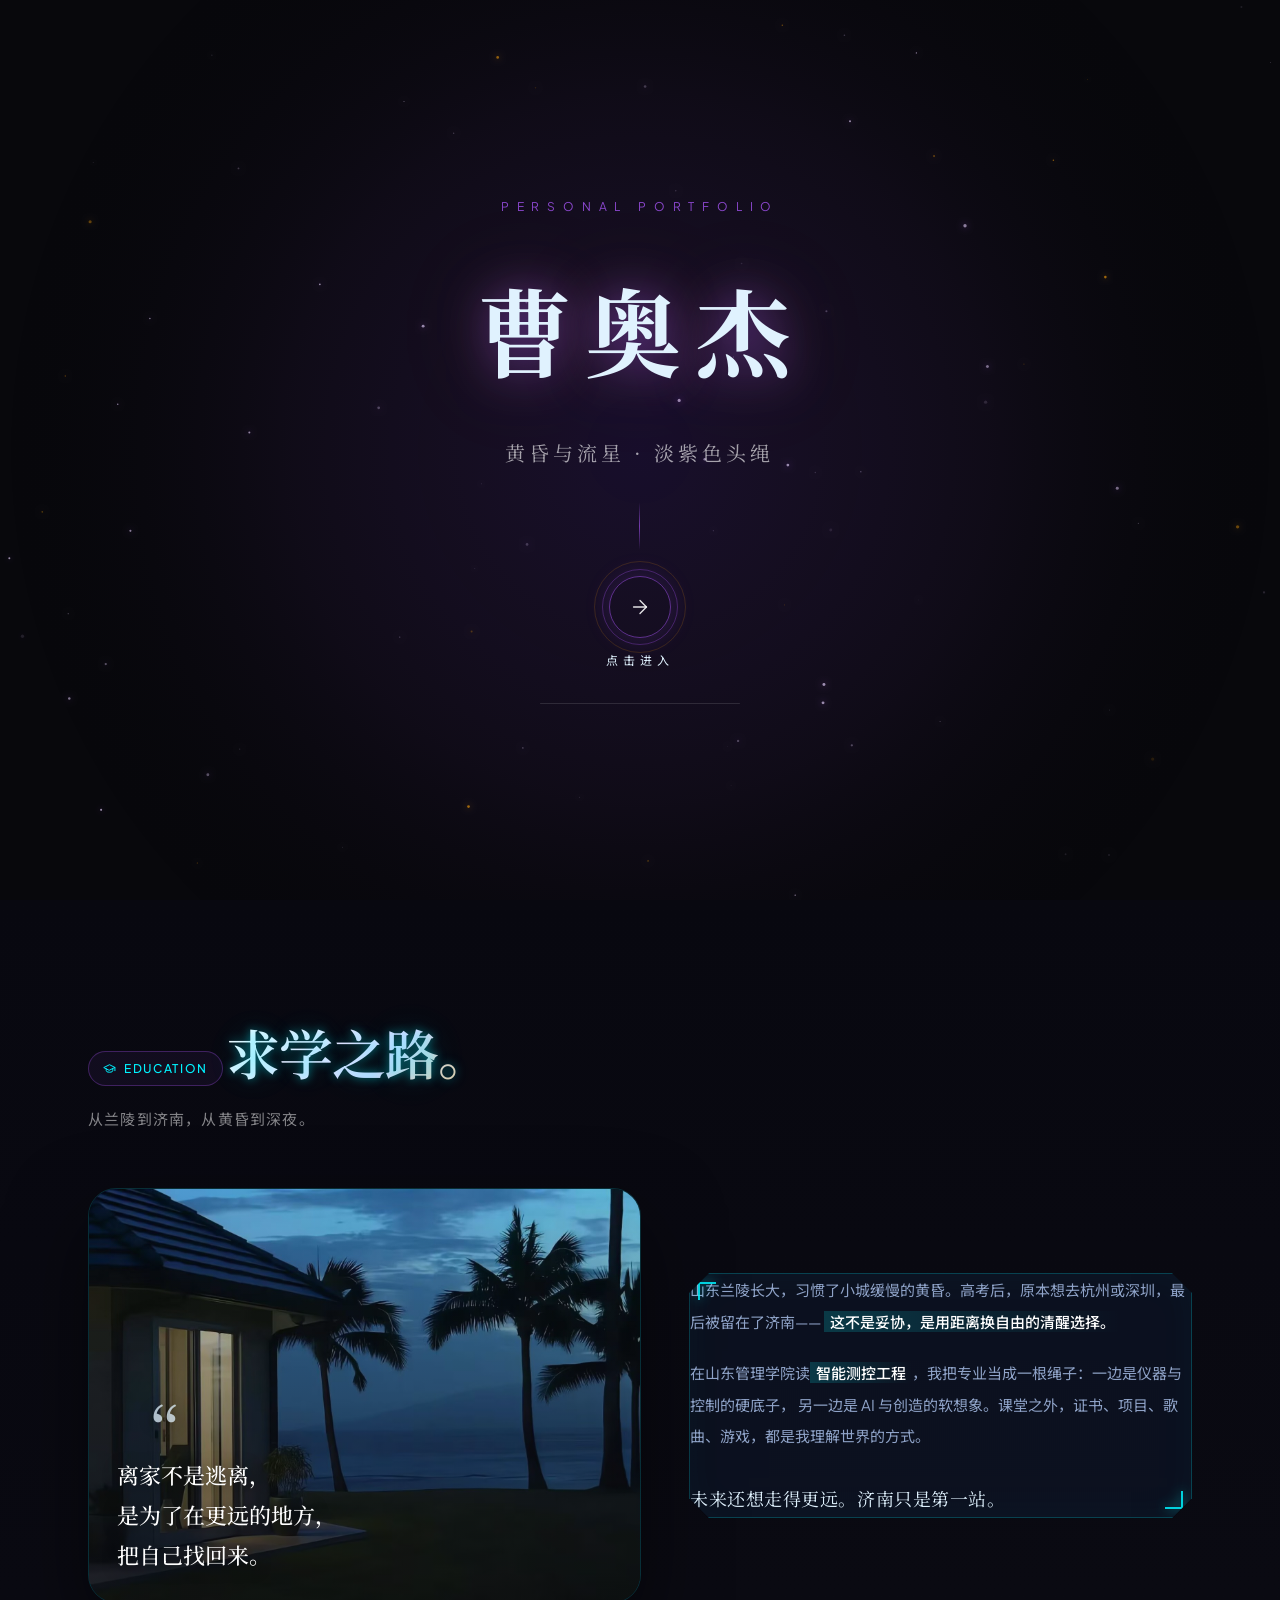
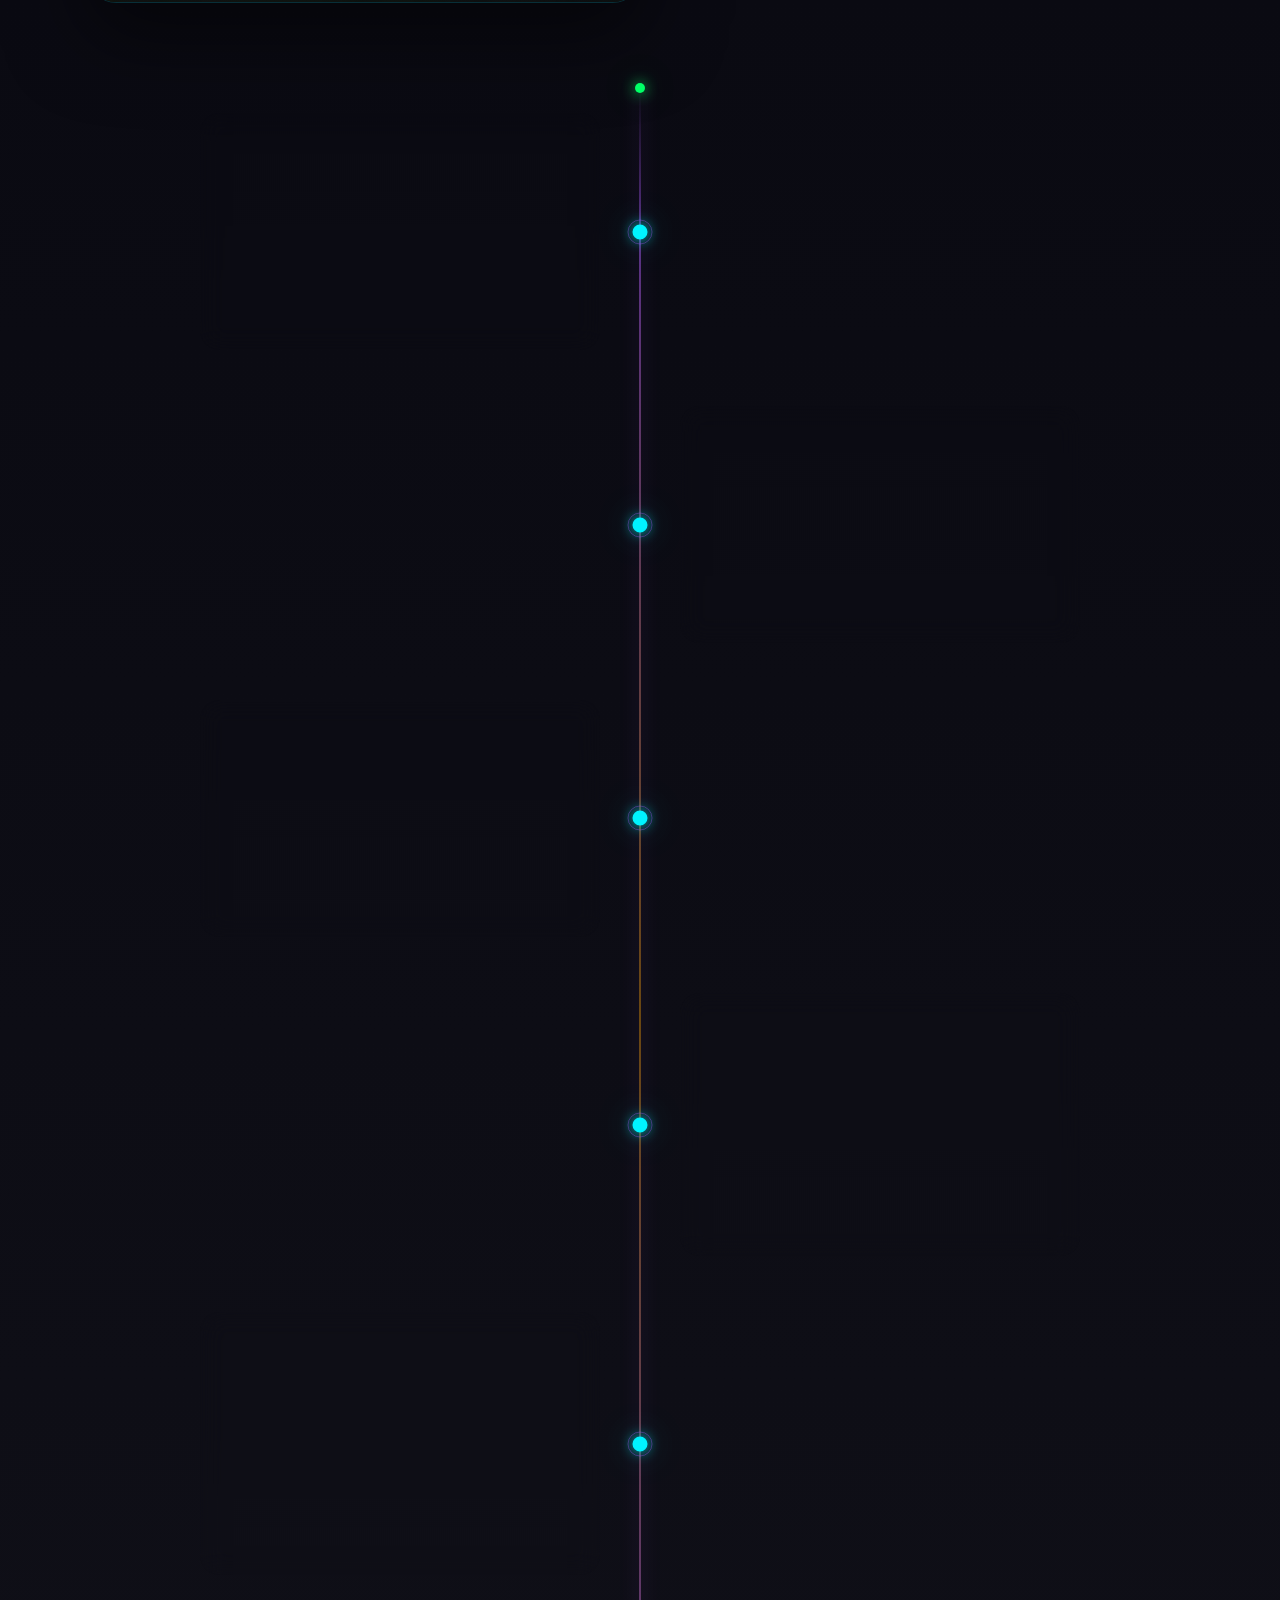
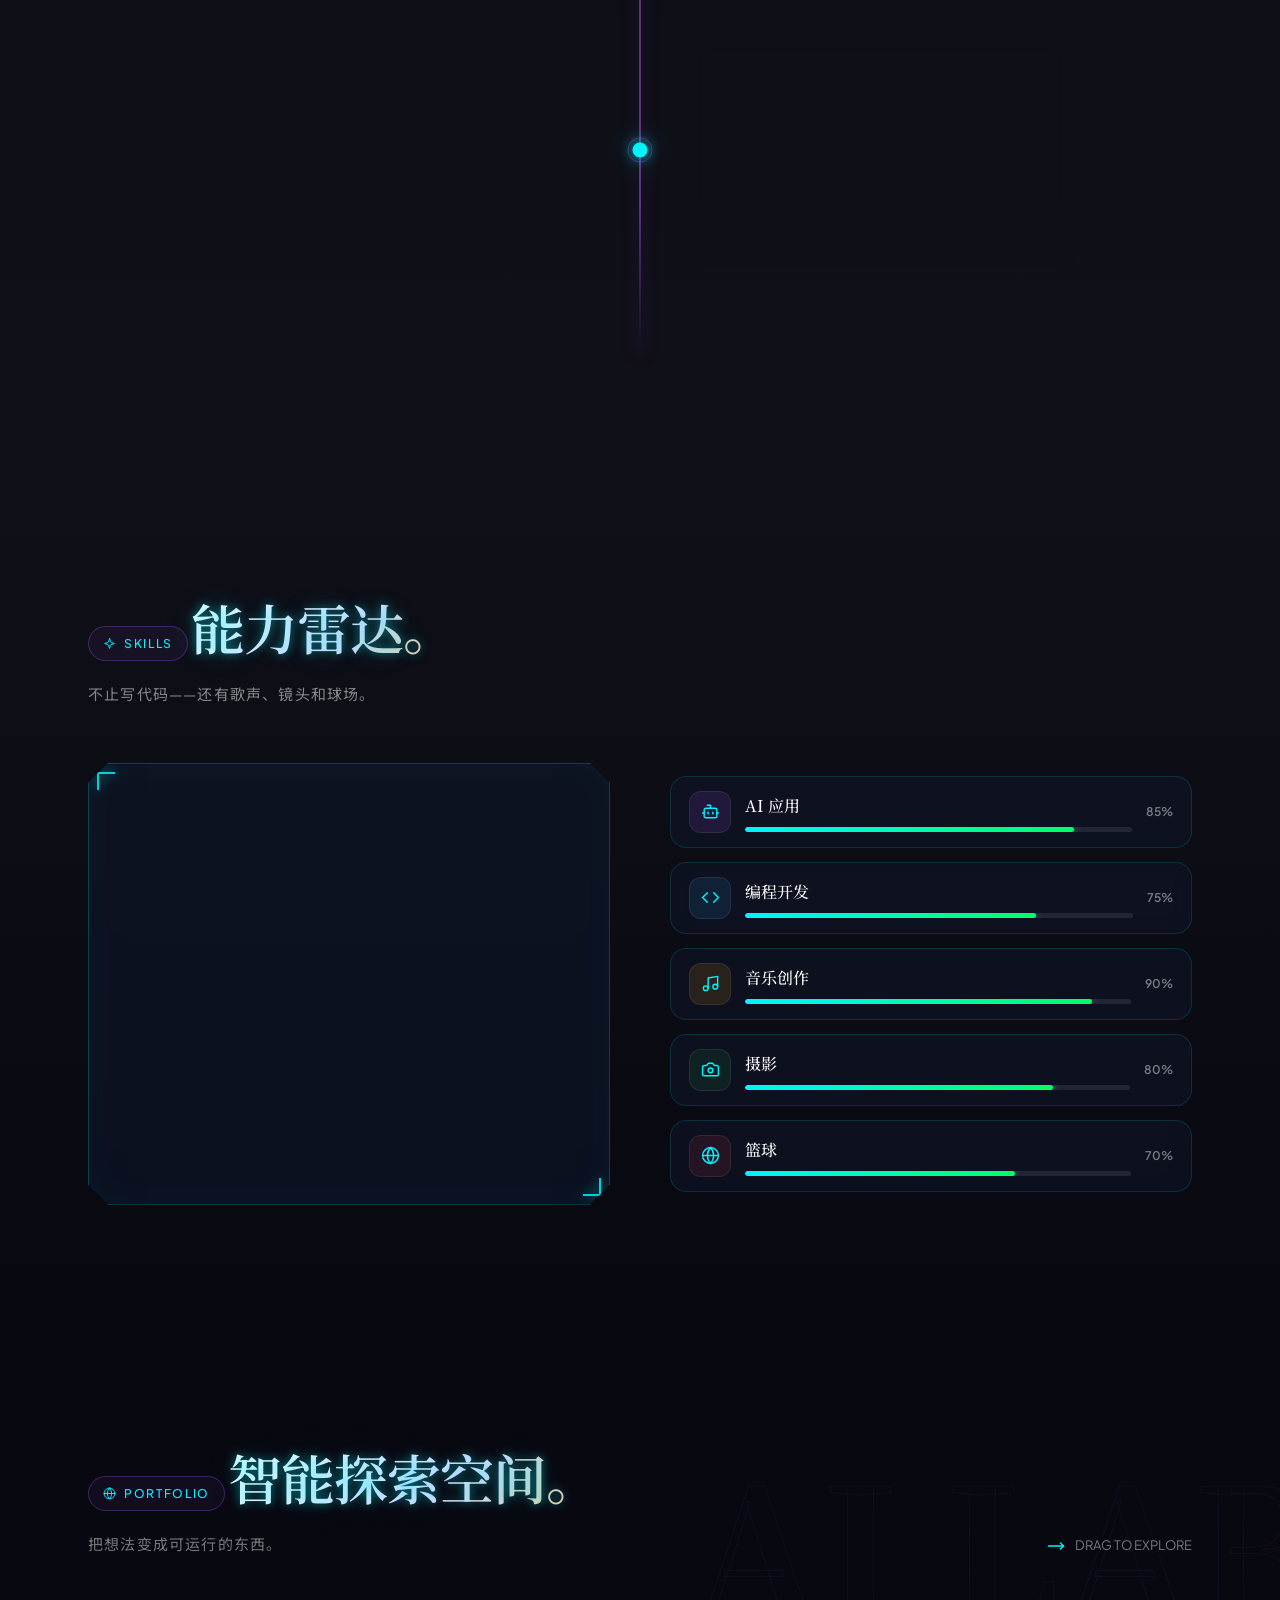
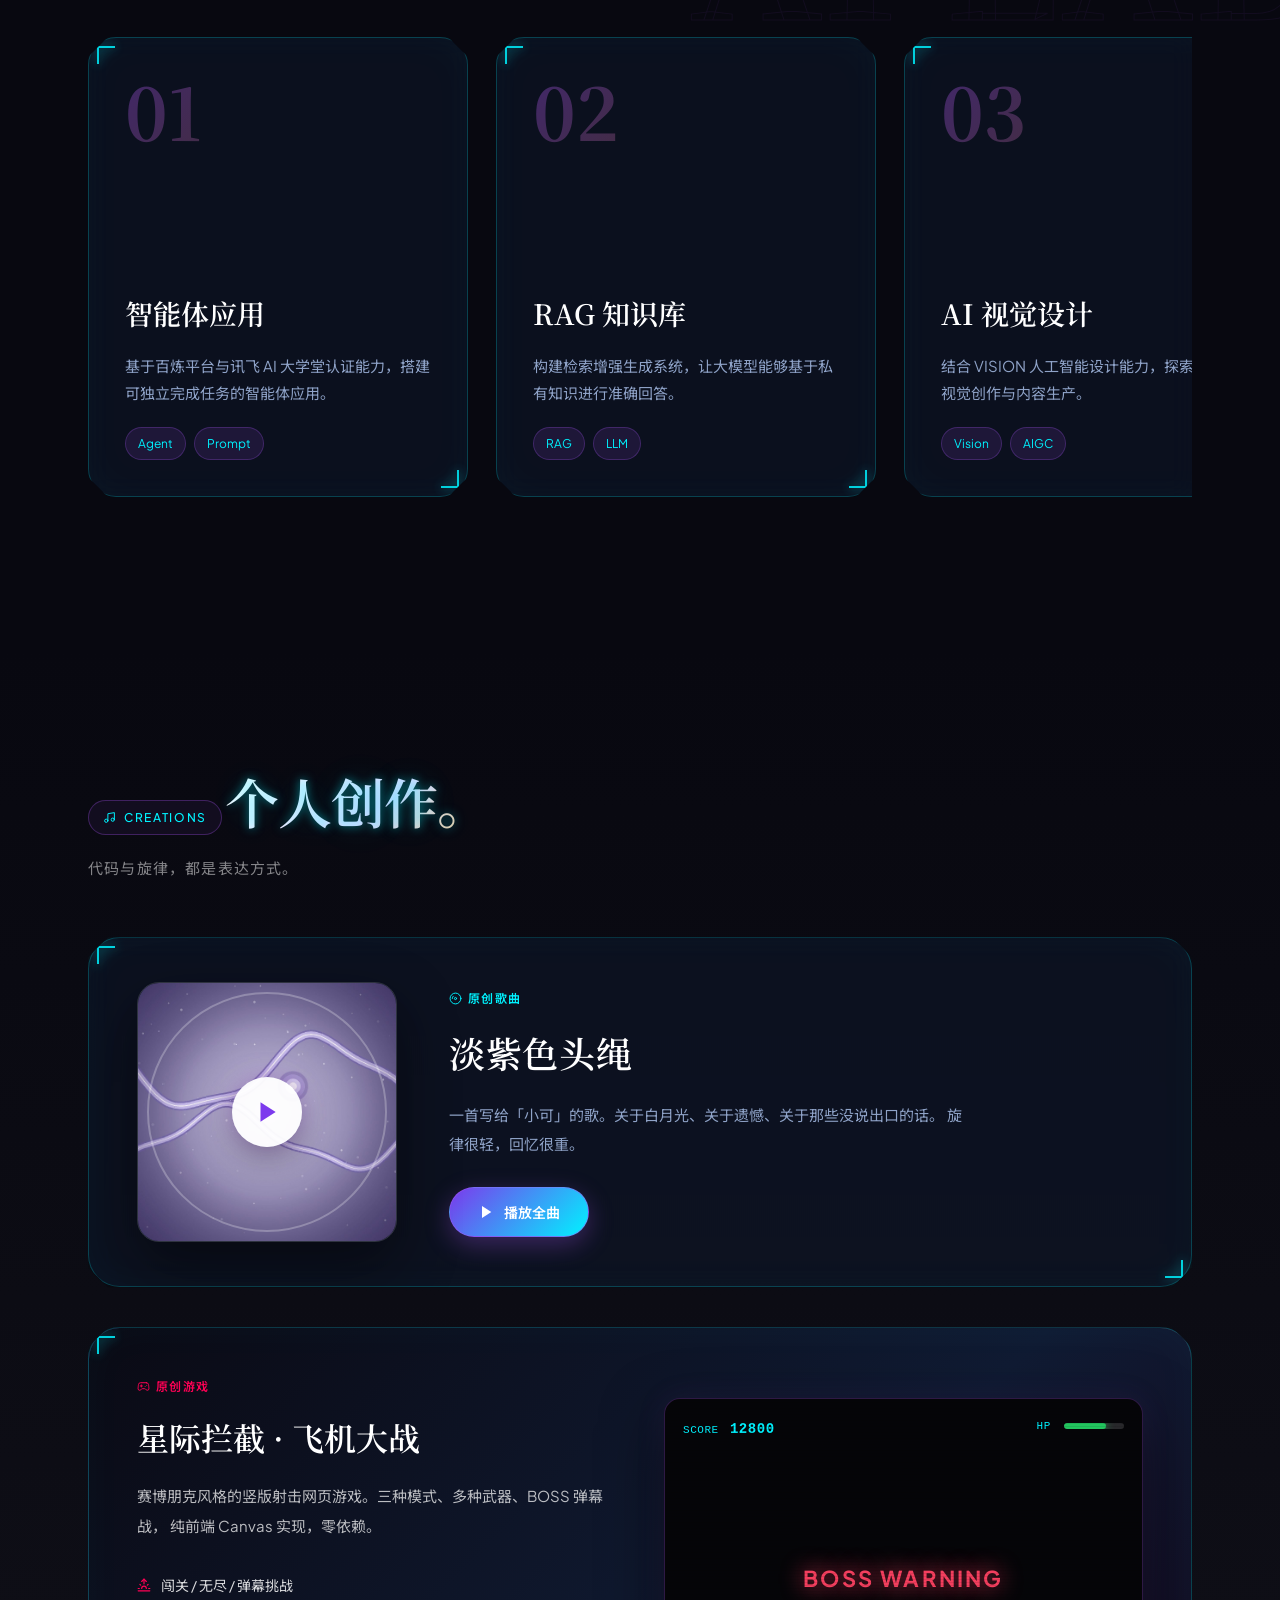
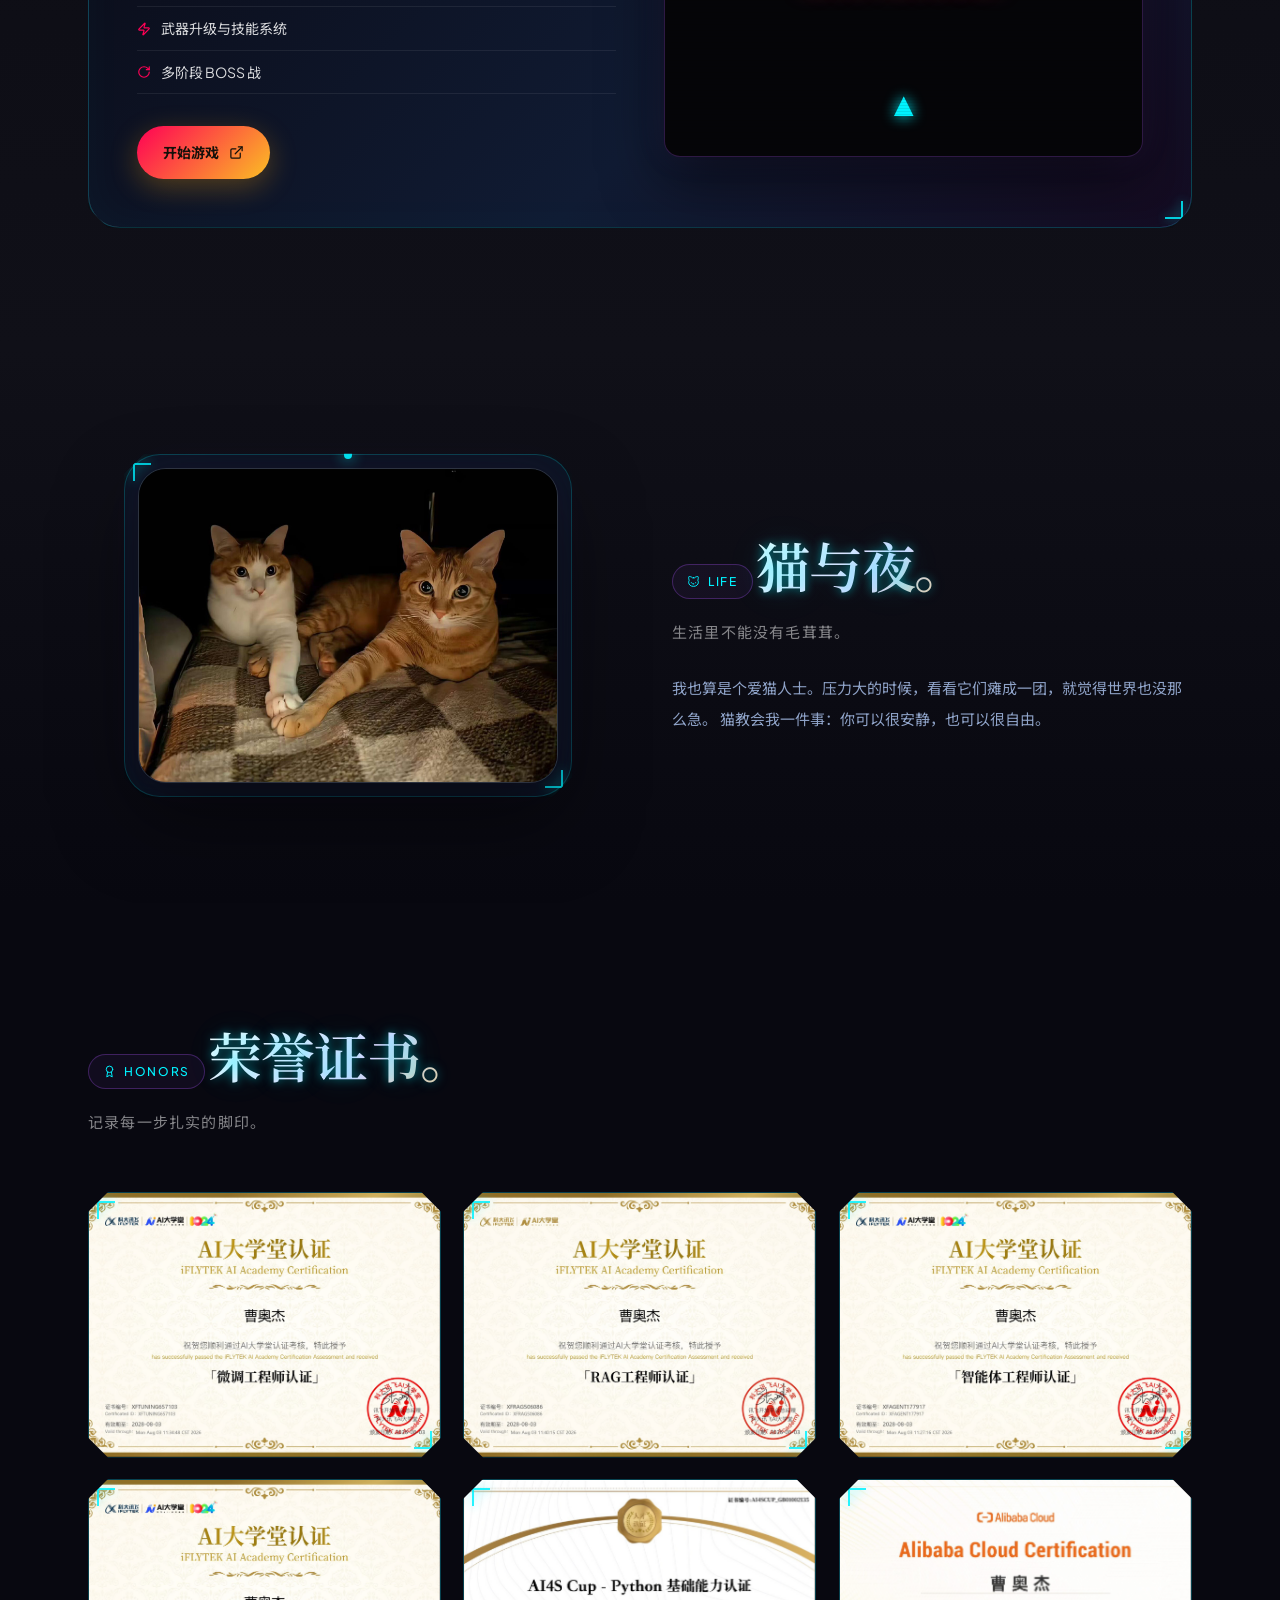
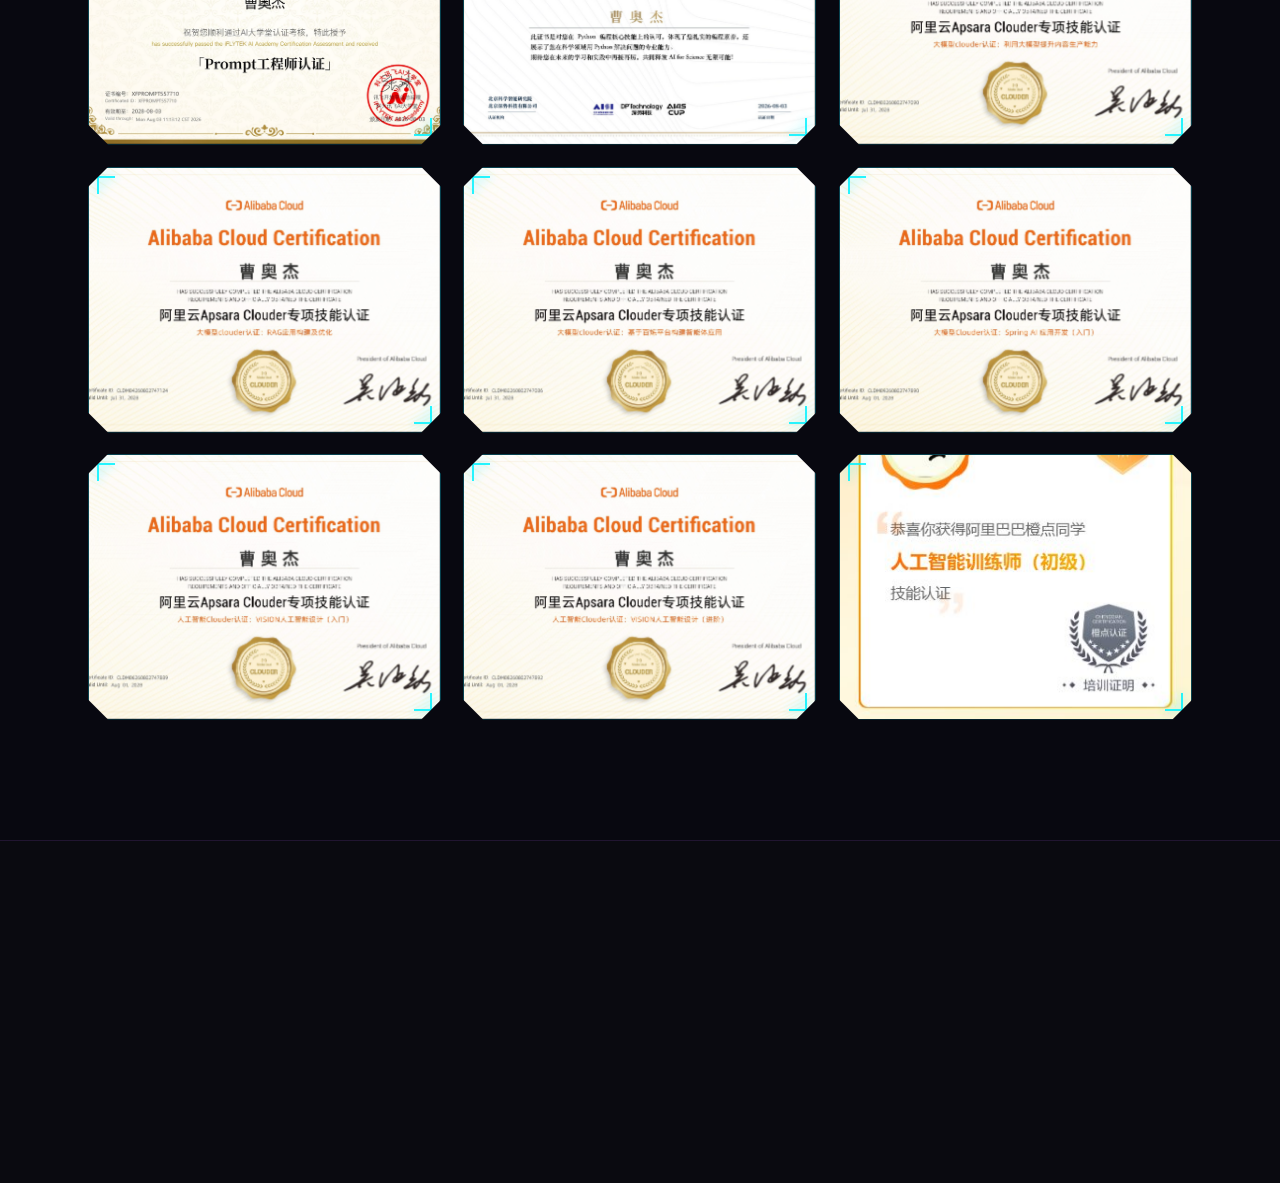
==== index.html @ a540a027 "site files (48)" ====
<!DOCTYPE html>
<html lang="zh-CN">
<head>
<meta charset="UTF-8">
<meta name="viewport" content="width=device-width, initial-scale=1.0">
<title>曹奥杰 · 黄昏与流星</title>
<meta name="description" content="山东管理学院 · 智能测控工程 · 双子座 · 爱唱歌 · 爱打篮球 · 喜欢库里 · 喜欢摄影">
<link rel="preconnect" href="https://fonts.googleapis.com">
<link rel="preconnect" href="https://fonts.gstatic.com" crossorigin>
<link href="https://fonts.googleapis.com/css2?family=Inter:wght@300;400;500;600;700&family=Plus+Jakarta+Sans:wght@300;400;500;600;700&family=Noto+Sans+SC:wght@300;400;500;700&family=Noto+Serif+SC:wght@400;500;600;700&display=swap" rel="stylesheet">
<style>
/* ============================================================
   Luxury Dark Theme — 曹奥杰个人网站
   #0D0D12 极深灰黑 · #A855F7 优雅淡紫 · #F59E0B 黄昏金
============================================================ */
:root{
  --bg:#0D0D12;
  --bg-soft:#121218;
  --card:rgba(255,255,255,.03);
  --card-hover:rgba(255,255,255,.06);
  --border:rgba(255,255,255,.08);
  --border-strong:rgba(255,255,255,.14);
  --purple:#A855F7;
  --purple-deep:#7C3AED;
  --gold:#F59E0B;
  --gold-soft:#FBBF24;
  --ink:#F5F5F7;
  --ink-soft:rgba(255,255,255,.72);
  --muted:rgba(255,255,255,.45);
  --serif:"Noto Serif SC","Songti SC",serif;
  --sans:"Plus Jakarta Sans","Inter","Noto Sans SC",sans-serif;
  --radius:20px;
}
*{margin:0;padding:0;box-sizing:border-box}
html{scroll-behavior:smooth}
body{
  font-family:var(--sans);
  color:var(--ink);
  background:var(--bg);
  line-height:1.75;
  overflow-x:hidden;
  -webkit-font-smoothing:antialiased;
}
::selection{background:rgba(168,85,247,.45);color:#fff}
a{color:inherit;text-decoration:none}
img{max-width:100%;display:block}
button{font-family:inherit;cursor:pointer}

/* 滚动条 */
::-webkit-scrollbar{width:8px;height:8px}
::-webkit-scrollbar-track{background:#0D0D12}
::-webkit-scrollbar-thumb{background:rgba(168,85,247,.3);border-radius:4px}
::-webkit-scrollbar-thumb:hover{background:rgba(168,85,247,.55)}

/* 弥散渐变光斑背景 */
.bg-aurora{
  position:fixed;inset:0;z-index:-1;pointer-events:none;
  background:
    radial-gradient(640px 640px at 12% 8%, rgba(168,85,247,.10), transparent 62%),
    radial-gradient(820px 820px at 88% 18%, rgba(245,158,11,.055), transparent 62%),
    radial-gradient(720px 720px at 45% 92%, rgba(124,58,237,.08), transparent 62%),
    radial-gradient(480px 480px at 78% 70%, rgba(168,85,247,.05), transparent 60%);
  filter:blur(46px);
  animation:auroraFloat 22s ease-in-out infinite alternate;
}
@keyframes auroraFloat{
  0%{transform:translate3d(0,0,0) scale(1)}
  50%{transform:translate3d(-2%,2%,0) scale(1.06)}
  100%{transform:translate3d(2%,-2%,0) scale(1.03)}
}

/* 鼠标光圈 */
.cursor-halo{
  position:fixed;left:0;top:0;width:38px;height:38px;border-radius:50%;
  border:1px solid rgba(168,85,247,.55);
  background:radial-gradient(circle,rgba(168,85,247,.16),rgba(255,255,255,.05) 45%,transparent 70%);
  box-shadow:0 0 26px rgba(168,85,247,.4),0 0 60px rgba(245,158,11,.12),inset 0 0 12px rgba(255,255,255,.08);
  pointer-events:none;z-index:9999;transform:translate(-50%,-50%);
  transition:width .2s,height .2s,background .2s,border-color .2s,box-shadow .2s;
  mix-blend-mode:screen;
}
.cursor-halo.hover{
  width:58px;height:58px;border-color:rgba(245,158,11,.65);
  background:radial-gradient(circle,rgba(245,158,11,.18),rgba(168,85,247,.08) 45%,transparent 70%);
  box-shadow:0 0 34px rgba(245,158,11,.45),0 0 70px rgba(168,85,247,.28);
}
.cursor-dot{
  position:fixed;left:0;top:0;width:6px;height:6px;border-radius:50%;background:#fff;
  pointer-events:none;z-index:10000;transform:translate(-50%,-50%);box-shadow:0 0 14px rgba(168,85,247,.9);
  mix-blend-mode:screen;
}
@media(pointer:coarse){.cursor-halo,.cursor-dot{display:none}}

/* 全局赛博朋克音浪 */
.audio-waves{
  position:fixed;top:0;bottom:0;width:54px;z-index:5;pointer-events:none;
  display:flex;align-items:center;justify-content:center;gap:5px;
  opacity:.5;filter:blur(.4px);
}
.audio-waves.left{left:0;padding-left:14px}
.audio-waves.right{right:0;padding-right:14px}
.wave-col{display:flex;flex-direction:column;align-items:center;gap:5px}
.wave-bar{
  width:4px;border-radius:999px;background:linear-gradient(180deg,var(--purple) 0%,var(--gold) 100%);
  box-shadow:0 0 10px rgba(168,85,247,.45),0 0 18px rgba(245,158,11,.22);
  transition:height .08s ease-out;opacity:.85;
}
@media(max-width:900px){.audio-waves{width:32px;gap:3px;opacity:.32}.wave-bar{width:2.5px}}
@media(max-width:600px){.audio-waves{display:none}}

.wrap{max-width:1200px;margin:0 auto;padding:0 48px}
.section{padding:120px 0;position:relative}
.section-title{
  font-family:var(--serif);font-size:clamp(32px,5vw,54px);
  font-weight:600;letter-spacing:-.02em;line-height:1.2;margin-bottom:16px;
  background:linear-gradient(135deg,#fff 0%,#e9d5ff 60%,var(--gold-soft) 130%);
  -webkit-background-clip:text;-webkit-text-fill-color:transparent;
  background-clip:text;
}
.section-subtitle{font-size:15px;color:var(--muted);letter-spacing:.08em;text-transform:uppercase;margin-bottom:56px;display:block}
.label{
  display:inline-flex;align-items:center;gap:8px;font-size:12px;font-weight:500;letter-spacing:.14em;
  color:var(--purple);border:1px solid rgba(168,85,247,.3);padding:6px 14px;border-radius:999px;margin-bottom:20px;
  background:rgba(168,85,247,.06);
}
.label svg{width:13px;height:13px}

/* 入场动画 reveal */
.reveal{opacity:0;transform:translateY(40px);transition:opacity .9s ease,transform .9s cubic-bezier(.16,1,.3,1)}
.reveal.active{opacity:1;transform:none}
.reveal.delay-1{transition-delay:.1s}
.reveal.delay-2{transition-delay:.2s}
.reveal.delay-3{transition-delay:.3s}

/* 导航 */
nav{
  position:fixed;top:0;left:0;right:0;z-index:100;
  display:flex;justify-content:space-between;align-items:center;padding:20px 48px;
  transition:background .4s,padding .4s,border-color .4s,backdrop-filter .4s;
  border-bottom:1px solid transparent;
}
nav.scrolled{
  background:rgba(13,13,18,.72);
  backdrop-filter:blur(16px);-webkit-backdrop-filter:blur(16px);
  border-bottom:1px solid var(--border);padding:14px 48px;
}
.logo{font-family:var(--serif);font-size:19px;font-weight:700;letter-spacing:.06em;color:#fff;display:flex;align-items:center;gap:8px}
.logo svg{width:18px;height:18px;stroke:var(--purple)}
.logo b{background:linear-gradient(135deg,var(--purple),var(--gold));-webkit-background-clip:text;-webkit-text-fill-color:transparent;background-clip:text}
.nav-links{display:flex;gap:34px}
.nav-links a{font-size:14px;color:var(--ink-soft);position:relative;transition:color .25s;font-weight:500;display:inline-flex;align-items:center;gap:6px}
.nav-links a svg{width:14px;height:14px;stroke:var(--muted);transition:stroke .25s}
.nav-links a::after{content:"";position:absolute;left:0;right:100%;bottom:-4px;height:1.5px;background:linear-gradient(90deg,var(--gold),var(--purple));transition:right .3s cubic-bezier(.16,1,.3,1)}
.nav-links a:hover{color:#fff}
.nav-links a:hover::after{right:0}
.nav-links a:hover svg{stroke:var(--purple)}
@media(max-width:900px){.nav-links{display:none}}

/* ============ HERO ============ */
.hero{min-height:100vh;display:flex;flex-direction:column;justify-content:center;position:relative;overflow:hidden}
#heroCanvas{position:absolute;inset:0;width:100%;height:100%;pointer-events:none;z-index:0}
.hero-content{position:relative;z-index:3;width:100%;padding-top:80px}
.hero-grid{display:grid;grid-template-columns:1fr 1fr;gap:60px;align-items:center;position:relative;z-index:3}
.hero-left{padding-left:48px}
.hero-labels{display:flex;flex-wrap:wrap;gap:10px;margin-bottom:28px}
.hero-tag{
  font-size:12px;font-weight:500;letter-spacing:.06em;color:rgba(255,255,255,.85);
  background:rgba(255,255,255,.04);backdrop-filter:blur(12px);-webkit-backdrop-filter:blur(12px);
  border:1px solid var(--border);padding:7px 14px;border-radius:999px;
  display:inline-flex;align-items:center;gap:7px;transition:transform .25s,border-color .25s,box-shadow .25s;
}
.hero-tag svg{width:13px;height:13px;stroke:var(--purple)}
.hero-tag:hover{transform:translateY(-2px);border-color:rgba(168,85,247,.45);box-shadow:0 6px 20px rgba(168,85,247,.18)}
.hero-name{
  font-family:var(--serif);font-size:clamp(56px,8.5vw,112px);font-weight:700;letter-spacing:-.03em;line-height:1;margin-bottom:20px;color:#fff;
  text-shadow:0 0 50px rgba(168,85,247,.25),0 0 100px rgba(168,85,247,.12);
}
.hero-name .given{
  background:linear-gradient(120deg,var(--gold) 0%,var(--purple) 55%,#e9d5ff 100%);
  background-size:200% 100%;
  -webkit-background-clip:text;-webkit-text-fill-color:transparent;background-clip:text;
  animation:nameShine 5s ease-in-out infinite;
}
@keyframes nameShine{0%,100%{background-position:0% 0}50%{background-position:100% 0}}
.hero-major{font-size:clamp(18px,2.2vw,24px);color:#fff;font-weight:500;margin-bottom:16px;display:flex;align-items:center;gap:12px;flex-wrap:wrap}
.hero-major svg{width:20px;height:20px;stroke:var(--gold)}
.hero-desc{font-size:16px;color:var(--ink-soft);max-width:460px;margin-bottom:36px;line-height:1.95}
.hero-cta{
  display:inline-flex;align-items:center;gap:10px;
  background:linear-gradient(135deg,var(--purple-deep) 0%,var(--purple) 100%);color:#fff;
  padding:14px 30px;border-radius:999px;font-size:14px;font-weight:600;
  border:1px solid rgba(168,85,247,.5);
  transition:transform .25s,box-shadow .25s,filter .25s;
  box-shadow:0 8px 32px rgba(168,85,247,.3),0 0 0 0 rgba(168,85,247,0);
}
.hero-cta:hover{transform:translateY(-2px);box-shadow:0 14px 44px rgba(168,85,247,.5),0 0 26px rgba(168,85,247,.3)}
.hero-cta svg{width:17px;height:17px}
.hero-right{display:flex;justify-content:center;align-items:center;position:relative}
.avatar-wrap{position:relative;width:min(320px,70vw);aspect-ratio:1/1}
.avatar-ring{
  position:absolute;inset:-14px;border-radius:50%;
  border:1px solid rgba(168,85,247,.35);
  box-shadow:0 0 40px rgba(168,85,247,.18),inset 0 0 30px rgba(168,85,247,.08);
  animation:ringSpin 16s linear infinite;
}
.avatar-ring::before{
  content:"";position:absolute;top:-3px;left:50%;width:8px;height:8px;border-radius:50%;
  background:var(--gold);box-shadow:0 0 14px var(--gold),0 0 28px rgba(245,158,11,.5);
}
.avatar-ring.ring2{inset:-30px;border-style:dashed;border-color:rgba(245,158,11,.22);animation:ringSpin 26s linear infinite reverse}
.avatar-ring.ring2::before{background:var(--purple);box-shadow:0 0 14px var(--purple)}
@keyframes ringSpin{to{transform:rotate(360deg)}}
.avatar{
  width:100%;height:100%;object-fit:cover;border-radius:50%;
  border:1px solid rgba(255,255,255,.25);position:relative;z-index:1;
  box-shadow:0 30px 80px rgba(0,0,0,.5),0 0 0 8px rgba(13,13,18,.6);
  filter:saturate(1.05);
}
.scroll-hint{
  position:absolute;bottom:28px;left:50%;transform:translateX(-50%);z-index:10;
  display:flex;flex-direction:column;align-items:center;gap:8px;
  color:var(--muted);font-size:12px;letter-spacing:.12em;animation:bounce 2s infinite;
}
.scroll-hint svg{width:18px;height:18px;stroke:var(--muted)}
@keyframes bounce{0%,100%{transform:translateX(-50%) translateY(0)}50%{transform:translateX(-50%) translateY(8px)}}
@media(max-width:900px){
  .hero-grid{grid-template-columns:1fr;text-align:center;gap:48px;padding:0 24px}
  .hero-left{padding-left:0}
  .hero-labels{justify-content:center}
  .hero-desc{margin-left:auto;margin-right:auto}
  .hero-right{order:-1;padding-top:50px}
}
@media(max-width:600px){
  .wrap{padding:0 24px}
  nav{padding:16px 24px}
  nav.scrolled{padding:12px 24px}
  .section{padding:90px 0}
}

/* ============ 求学之路 ============ */
.edu-section{background:linear-gradient(180deg,var(--bg) 0%,#101018 100%)}
.edu-atmosphere{display:grid;grid-template-columns:1.1fr 1fr;gap:48px;align-items:center;margin-bottom:80px}
.edu-house{
  position:relative;border-radius:28px;overflow:hidden;aspect-ratio:4/3;
  box-shadow:0 32px 80px rgba(0,0,0,.5);
  border:1px solid var(--border);
}
.edu-house img{width:100%;height:100%;object-fit:cover;transition:transform 8s ease}
.edu-house:hover img{transform:scale(1.08)}
.edu-house-overlay{position:absolute;inset:0;background:linear-gradient(180deg,rgba(13,13,18,.15) 0%,rgba(13,13,18,.65) 100%)}
.edu-house-text{position:absolute;bottom:28px;left:28px;right:28px;z-index:2;font-family:var(--serif);color:#fff;text-shadow:0 2px 16px rgba(0,0,0,.5)}
.edu-house-text p{font-size:22px;line-height:1.8;font-weight:500}
.edu-quote-mark{font-size:64px;line-height:1;color:var(--purple);opacity:.75;display:block;margin-bottom:-8px;font-family:var(--serif)}
.edu-story{font-size:15px;color:var(--ink-soft);line-height:2.1;display:flex;flex-direction:column;gap:20px}
.edu-story strong{color:#fff;font-weight:500;background:linear-gradient(90deg,rgba(168,85,247,.16),transparent);padding:1px 6px}
.edu-story-final{font-family:var(--serif);font-size:18px;color:#fff;margin-top:8px;letter-spacing:.03em}
@media(max-width:900px){
  .edu-atmosphere{grid-template-columns:1fr;gap:36px}
  .edu-house{aspect-ratio:16/10}
  .edu-house-text p{font-size:18px}
}

/* 星轨时间线 */
.timeline{position:relative;padding:30px 0;margin-top:10px}
.timeline::before{
  content:"";position:absolute;left:50%;top:0;bottom:0;width:2px;transform:translateX(-50%);
  background:linear-gradient(180deg,transparent 0%,rgba(168,85,247,.5) 8%,rgba(245,158,11,.4) 50%,rgba(168,85,247,.5) 92%,transparent 100%);
  box-shadow:0 0 18px rgba(168,85,247,.35);
}
.timeline-line-fill{
  position:absolute;left:50%;top:0;width:2px;height:0;transform:translateX(-50%);
  background:linear-gradient(180deg,var(--purple) 0%,var(--gold) 100%);
  box-shadow:0 0 16px rgba(168,85,247,.7),0 0 40px rgba(245,158,11,.3);
  transition:height .1s linear;z-index:1;
}
.tl-comet{
  position:absolute;left:50%;top:0;width:10px;height:10px;border-radius:50%;transform:translateX(-50%);
  background:radial-gradient(circle,#fff 0%,var(--purple) 45%,transparent 75%);
  box-shadow:0 0 16px var(--purple),0 0 34px rgba(245,158,11,.4);
  animation:cometRun 7s linear infinite;z-index:2;pointer-events:none;
}
@keyframes cometRun{0%{top:-2%}100%{top:102%}}
.tl-node{position:relative;display:flex;align-items:center;margin-bottom:56px;opacity:0;transform:translateY(30px);transition:opacity .6s,transform .6s}
.tl-node.active{opacity:1;transform:translateY(0)}
.tl-node:nth-child(odd){justify-content:flex-end;padding-right:calc(50% + 40px)}
.tl-node:nth-child(even){justify-content:flex-start;padding-left:calc(50% + 40px)}
.tl-dot{
  position:absolute;left:50%;top:50%;transform:translate(-50%,-50%);
  width:15px;height:15px;border-radius:50%;background:var(--bg);
  border:2px solid rgba(168,85,247,.55);z-index:3;transition:all .4s;
}
.tl-node.active .tl-dot{
  background:linear-gradient(135deg,var(--purple),var(--gold));border-color:transparent;
  box-shadow:0 0 0 5px rgba(168,85,247,.14),0 0 22px rgba(168,85,247,.65),0 0 44px rgba(245,158,11,.3);
}
.tl-dot::before{
  content:"";position:absolute;inset:-7px;border-radius:50%;
  border:1px solid rgba(168,85,247,.35);opacity:0;transition:opacity .4s;
}
.tl-node.active .tl-dot::before{opacity:1;animation:tlPulse 2.2s ease-in-out infinite}
@keyframes tlPulse{0%,100%{transform:scale(1);opacity:.55}50%{transform:scale(1.55);opacity:0}}
.tl-card{
  max-width:400px;background:var(--card);border:1px solid var(--border);border-radius:20px;
  padding:26px 30px;transition:all .4s;position:relative;
  backdrop-filter:blur(16px);-webkit-backdrop-filter:blur(16px);
}
.tl-node.active .tl-card{border-color:rgba(168,85,247,.35);background:rgba(168,85,247,.05);box-shadow:0 20px 50px rgba(0,0,0,.3),0 0 30px rgba(168,85,247,.06)}
.tl-card:hover{transform:translateY(-5px);border-color:rgba(168,85,247,.55);box-shadow:0 24px 60px rgba(0,0,0,.4),0 0 40px rgba(168,85,247,.1)}
.tl-icon{
  width:42px;height:42px;border-radius:12px;background:rgba(168,85,247,.1);
  display:flex;align-items:center;justify-content:center;margin-bottom:14px;
  border:1px solid rgba(168,85,247,.2);
}
.tl-icon svg{width:20px;height:20px;stroke:var(--purple)}
.tl-year{font-family:var(--serif);font-size:30px;font-weight:700;background:linear-gradient(135deg,var(--purple),var(--gold));-webkit-background-clip:text;-webkit-text-fill-color:transparent;background-clip:text;line-height:1;margin-bottom:8px}
.tl-title{font-family:var(--serif);font-size:18px;font-weight:600;color:#fff;margin-bottom:6px}
.tl-desc{font-size:14px;color:var(--ink-soft);line-height:1.85}
@media(max-width:768px){
  .timeline::before,.timeline-line-fill,.tl-comet{left:20px}
  .tl-node:nth-child(odd),.tl-node:nth-child(even){justify-content:flex-start;padding-left:56px;padding-right:0}
  .tl-dot{left:20px}
  .tl-card{max-width:100%}
}

/* ============ 能力雷达（霓虹） ============ */
.radar-section{background:linear-gradient(180deg,#101018 0%,var(--bg) 100%);position:relative;overflow:hidden}
.radar-inner{display:grid;grid-template-columns:1fr 1fr;gap:60px;align-items:center;position:relative;z-index:1}
.radar-canvas-wrap{position:relative;display:flex;justify-content:center;align-items:center}
#radarCanvas{max-width:440px;width:100%;height:auto;cursor:crosshair;filter:drop-shadow(0 0 24px rgba(168,85,247,.25))}
.radar-tooltip{
  position:absolute;background:rgba(18,18,26,.9);border:1px solid rgba(168,85,247,.45);border-radius:14px;
  padding:14px 18px;pointer-events:none;opacity:0;transition:opacity .2s;z-index:10;
  backdrop-filter:blur(16px);-webkit-backdrop-filter:blur(16px);
  box-shadow:0 16px 48px rgba(0,0,0,.55),0 0 30px rgba(168,85,247,.15);min-width:170px;
}
.radar-tooltip.show{opacity:1}
.radar-tooltip .rt-name{font-family:var(--serif);font-size:17px;font-weight:600;color:var(--purple);margin-bottom:4px}
.radar-tooltip .rt-level{font-size:13px;color:rgba(255,255,255,.72);margin-bottom:6px}
.radar-tooltip .rt-desc{font-size:12px;color:var(--muted);line-height:1.65}
.radar-legend{display:flex;flex-direction:column;gap:14px}
.radar-legend-item{
  display:flex;align-items:center;gap:14px;padding:14px 18px;border-radius:16px;
  background:var(--card);border:1px solid var(--border);transition:all .3s;cursor:pointer;
  backdrop-filter:blur(12px);-webkit-backdrop-filter:blur(12px);
}
.radar-legend-item:hover,.radar-legend-item.active{
  background:rgba(168,85,247,.08);border-color:rgba(168,85,247,.5);
  transform:translateX(6px);box-shadow:0 8px 30px rgba(168,85,247,.12);
}
.radar-legend-icon{
  width:42px;height:42px;border-radius:12px;display:flex;align-items:center;justify-content:center;
  font-size:20px;flex-shrink:0;border:1px solid rgba(255,255,255,.08);
}
.radar-legend-icon svg{width:19px;height:19px;stroke:var(--purple)}
.radar-legend-info{flex:1}
.radar-legend-name{font-family:var(--serif);font-size:16px;font-weight:500;color:#fff;margin-bottom:2px}
.radar-legend-bar{height:5px;background:rgba(255,255,255,.09);border-radius:999px;overflow:hidden;margin-top:7px}
.radar-legend-fill{height:100%;border-radius:999px;transition:width 1.3s cubic-bezier(.16,1,.3,1);box-shadow:0 0 10px rgba(168,85,247,.5)}
.radar-legend-pct{font-size:12px;color:var(--muted);margin-left:auto;white-space:nowrap;font-weight:600}
@media(max-width:900px){
  .radar-inner{grid-template-columns:1fr;gap:40px}
}

/* ============ 智能探索空间 ============ */
.ai-section{background:var(--bg);position:relative;overflow:hidden}
.ai-section::before{
  content:"AI LAB";position:absolute;top:60px;right:-40px;font-family:var(--serif);font-size:180px;font-weight:700;
  color:transparent;-webkit-text-stroke:1px rgba(168,85,247,.12);opacity:.55;pointer-events:none;z-index:0;
}
.ai-header{position:relative;z-index:1;display:flex;justify-content:space-between;align-items:flex-end;margin-bottom:48px}
.drag-hint{display:flex;align-items:center;gap:10px;font-size:13px;color:var(--muted)}
.drag-hint svg{width:18px;height:18px;stroke:var(--purple)}
.drag-hint span{display:inline-block;animation:dragMove 1.5s ease-in-out infinite}
@keyframes dragMove{0%,100%{transform:translateX(0)}50%{transform:translateX(8px)}}
.ai-track-wrap{position:relative;z-index:1;margin:0 -48px;padding:20px 48px;overflow:hidden}
.ai-track{display:flex;gap:28px;cursor:grab;user-select:none;overflow-x:auto;scroll-behavior:auto;scrollbar-width:none;padding:12px 0}
.ai-track::-webkit-scrollbar{display:none}
.ai-track:active{cursor:grabbing}
.ai-card{
  flex:0 0 380px;height:460px;background:var(--card);border-radius:28px;border:1px solid var(--border);
  position:relative;overflow:hidden;display:flex;flex-direction:column;justify-content:space-between;padding:36px;
  transition:transform .4s cubic-bezier(.16,1,.3,1),box-shadow .4s,border-color .4s;
  backdrop-filter:blur(16px);-webkit-backdrop-filter:blur(16px);
}
.ai-card::before{
  content:"";position:absolute;inset:-1px;border-radius:28px;padding:1px;pointer-events:none;z-index:1;
  background:linear-gradient(135deg,rgba(168,85,247,.0),rgba(168,85,247,.0));
  -webkit-mask:linear-gradient(#fff 0 0) content-box,linear-gradient(#fff 0 0);
  -webkit-mask-composite:xor;mask-composite:exclude;
  opacity:0;transition:opacity .5s;
}
.ai-card:hover{border-color:rgba(168,85,247,.55);box-shadow:0 0 0 1px rgba(168,85,247,.2),0 24px 70px rgba(124,58,237,.25),0 0 46px rgba(168,85,247,.18);animation:neonBreath 2.6s ease-in-out infinite}
.ai-card:hover::before{opacity:1;background:linear-gradient(135deg,var(--purple),var(--gold))}
@keyframes neonBreath{
  0%,100%{box-shadow:0 0 0 1px rgba(168,85,247,.2),0 24px 70px rgba(124,58,237,.25),0 0 34px rgba(168,85,247,.16)}
  50%{box-shadow:0 0 0 1px rgba(245,158,11,.25),0 24px 70px rgba(124,58,237,.3),0 0 56px rgba(245,158,11,.2)}
}
.ai-card .number{font-family:var(--serif);font-size:72px;font-weight:700;background:linear-gradient(135deg,rgba(168,85,247,.35),rgba(245,158,11,.25));-webkit-background-clip:text;-webkit-text-fill-color:transparent;background-clip:text;line-height:1;transition:all .4s}
.ai-card .title{font-family:var(--serif);font-size:28px;font-weight:600;color:#fff;margin-bottom:14px;transition:color .4s;position:relative;z-index:3}
.ai-card .desc{font-size:15px;color:var(--ink-soft);line-height:1.85;transition:color .4s;position:relative;z-index:3}
.ai-card .tags{display:flex;gap:8px;flex-wrap:wrap;margin-top:20px;position:relative;z-index:3}
.ai-card .tag{
  font-size:12px;color:var(--purple);background:rgba(168,85,247,.12);
  border:1px solid rgba(168,85,247,.25);padding:5px 12px;border-radius:999px;transition:all .4s;
}
.ai-card .shine{
  position:absolute;inset:0;z-index:2;pointer-events:none;
  background:radial-gradient(circle,rgba(255,255,255,.97) 0%,rgba(255,255,255,.65) 55%,rgba(255,255,255,0) 100%);
  opacity:0;transform:scale(0);transform-origin:center;transition:transform .55s cubic-bezier(.16,1,.3,1),opacity .4s;
}
.ai-card:hover .shine{opacity:1;transform:scale(2.8)}
.ai-card:hover .number{background:linear-gradient(135deg,var(--purple),var(--gold));-webkit-background-clip:text;-webkit-text-fill-color:transparent;background-clip:text}
.ai-card:hover .title{color:#16161d}
.ai-card:hover .desc{color:#2b2438}
.ai-card:hover .tag{background:#fff;color:var(--purple-deep);border-color:#fff}
.ai-card .popup-img{
  position:absolute;width:140px;height:140px;border-radius:16px;object-fit:cover;
  border:3px solid rgba(255,255,255,.9);box-shadow:0 16px 46px rgba(0,0,0,.45),0 0 26px rgba(168,85,247,.25);
  z-index:10;pointer-events:none;opacity:0;transform:scale(0) rotate(-180deg);
  transition:opacity .45s,transform .55s cubic-bezier(.34,1.56,.64,1);
}
.ai-card .popup-img.show{opacity:1;transform:scale(1) rotate(0deg)}
@media(max-width:900px){
  .ai-section::before{font-size:100px;top:20px;right:-20px}
  .ai-card{flex:0 0 320px;height:420px;padding:28px}
  .ai-card .number{font-size:56px}
  .ai-card .title{font-size:24px}
}

/* ============ 个人创作 ============ */
.works-section{background:linear-gradient(180deg,var(--bg) 0%,#101018 100%)}
.work-music{
  display:grid;grid-template-columns:260px 1fr;gap:52px;align-items:center;
  background:var(--card);border:1px solid var(--border);border-radius:32px;padding:44px 48px;margin-bottom:40px;
  transition:box-shadow .4s,border-color .4s,background .4s;
  backdrop-filter:blur(16px);-webkit-backdrop-filter:blur(16px);
}
.work-music:hover{background:var(--card-hover);box-shadow:0 24px 70px rgba(0,0,0,.4),0 0 40px rgba(168,85,247,.08);border-color:rgba(168,85,247,.4)}
.music-cover{position:relative;width:100%;aspect-ratio:1/1;border-radius:22px;overflow:hidden;box-shadow:0 24px 60px rgba(0,0,0,.45);border:1px solid var(--border-strong)}
.music-cover img{width:100%;height:100%;object-fit:cover;transition:transform .6s}
.work-music:hover .music-cover img{transform:scale(1.05)}
.play-btn{
  position:absolute;inset:0;margin:auto;width:70px;height:70px;border-radius:50%;
  background:rgba(255,255,255,.95);border:none;cursor:pointer;
  display:flex;align-items:center;justify-content:center;color:var(--purple-deep);
  box-shadow:0 10px 34px rgba(0,0,0,.4),0 0 24px rgba(168,85,247,.35);
  transition:transform .25s,box-shadow .25s;z-index:2;
}
.play-btn:hover{transform:scale(1.1);box-shadow:0 12px 40px rgba(0,0,0,.45),0 0 36px rgba(168,85,247,.5)}
.play-btn svg{width:26px;height:26px;fill:currentColor}
.vinyl-groove{position:absolute;inset:9px;border:2px solid rgba(255,255,255,.25);border-radius:50%;pointer-events:none;animation:ringSpin 22s linear infinite}
.music-info{padding-right:10px}
.music-tag{font-size:12px;color:var(--purple);letter-spacing:.12em;text-transform:uppercase;font-weight:600;display:flex;align-items:center;gap:6px}
.music-tag svg{width:13px;height:13px}
.music-title{font-family:var(--serif);font-size:36px;font-weight:600;margin:12px 0 16px;color:#fff;letter-spacing:.02em}
.music-desc{font-size:15px;color:var(--ink-soft);line-height:1.95;margin-bottom:28px;max-width:520px}
.open-player-btn{
  display:inline-flex;align-items:center;gap:10px;
  background:linear-gradient(135deg,var(--purple-deep) 0%,var(--purple) 100%);color:#fff;border:none;
  padding:14px 28px;border-radius:999px;font-size:14px;font-weight:600;
  border:1px solid rgba(168,85,247,.5);transition:transform .25s,box-shadow .25s;
  box-shadow:0 8px 26px rgba(168,85,247,.3);
}
.open-player-btn:hover{transform:translateY(-2px);box-shadow:0 12px 36px rgba(168,85,247,.5),0 0 22px rgba(168,85,247,.3)}
.open-player-btn svg{width:16px;height:16px;fill:currentColor}

.work-game{
  display:grid;grid-template-columns:1fr 1fr;gap:48px;align-items:center;
  background:linear-gradient(135deg,#0c0c14 0%,#171028 100%);
  border-radius:32px;padding:48px;color:#fff;overflow:hidden;position:relative;
  border:1px solid rgba(168,85,247,.14);
  box-shadow:0 24px 70px rgba(0,0,0,.45),inset 0 0 80px rgba(124,58,237,.05);
}
.work-game::before{
  content:"";position:absolute;inset:-1px;border-radius:32px;padding:1px;pointer-events:none;
  background:linear-gradient(135deg,rgba(168,85,247,.4),rgba(245,158,11,.25),rgba(168,85,247,.4));
  -webkit-mask:linear-gradient(#fff 0 0) content-box,linear-gradient(#fff 0 0);
  -webkit-mask-composite:xor;mask-composite:exclude;
  animation:gameBorder 5s ease-in-out infinite;
}
@keyframes gameBorder{
  0%,100%{opacity:.5}
  50%{opacity:1}
}
.game-info{position:relative;z-index:1}
.game-tag{font-size:12px;color:var(--gold);letter-spacing:.12em;text-transform:uppercase;font-weight:600;display:flex;align-items:center;gap:6px}
.game-tag svg{width:13px;height:13px}
.game-title{font-family:var(--serif);font-size:32px;font-weight:600;margin:12px 0 16px;color:#fff}
.game-desc{font-size:15px;color:rgba(255,255,255,.72);line-height:1.95;margin-bottom:24px}
.game-features{list-style:none;margin-bottom:32px}
.game-features li{font-size:14px;color:rgba(255,255,255,.85);padding:9px 0;border-bottom:1px solid rgba(255,255,255,.07);display:flex;align-items:center;gap:10px}
.game-features li svg{width:14px;height:14px;stroke:var(--gold);flex-shrink:0}
.game-btn{
  display:inline-flex;align-items:center;gap:10px;
  background:linear-gradient(135deg,var(--gold) 0%,var(--gold-soft) 100%);color:#14100a;
  padding:14px 26px;border-radius:999px;font-size:14px;font-weight:700;transition:transform .25s,box-shadow .25s;
  box-shadow:0 8px 28px rgba(245,158,11,.3);
}
.game-btn:hover{transform:translateY(-2px);box-shadow:0 12px 36px rgba(245,158,11,.45)}
.game-btn svg{width:15px;height:15px}
.game-preview{position:relative;z-index:1}
.game-screen{
  aspect-ratio:4/3;background:#050508;border-radius:16px;position:relative;overflow:hidden;
  border:1px solid rgba(168,85,247,.25);box-shadow:0 20px 60px rgba(0,0,0,.55),0 0 30px rgba(168,85,247,.1);
}
.scanlines{position:absolute;inset:0;background:repeating-linear-gradient(0deg,transparent,transparent 2px,rgba(0,0,0,.18) 3px);pointer-events:none;z-index:2;animation:scan 8s linear infinite}
@keyframes scan{from{background-position:0 0}to{background-position:0 100%}}
.game-ui{position:absolute;inset:0;display:flex;flex-direction:column;justify-content:space-between;padding:18px}
.game-hud-top{display:flex;justify-content:space-between;font-size:11px;letter-spacing:.05em;color:var(--purple);font-family:monospace}
.game-hud-top b{font-size:14px;margin-left:4px}
.hp-bar{width:60px;height:6px;background:rgba(255,255,255,.14);border-radius:999px;display:inline-block;vertical-align:middle;margin-left:6px;overflow:hidden}
.hp-bar div{height:100%;width:70%;background:#22c55e;border-radius:999px;box-shadow:0 0 8px #22c55e}
.game-ship{position:absolute;left:50%;bottom:28px;transform:translateX(-50%);font-size:26px;color:var(--purple);text-shadow:0 0 14px var(--purple);animation:hoverShip 2s ease-in-out infinite}
@keyframes hoverShip{0%,100%{transform:translateX(-50%) translateY(0)}50%{transform:translateX(-50%) translateY(-6px)}}
.game-boss{position:absolute;top:50%;left:50%;transform:translate(-50%,-50%);font-size:22px;font-weight:700;color:#f43f5e;text-shadow:0 0 22px #f43f5e;animation:pulseBoss 1.2s infinite;letter-spacing:.1em}
@keyframes pulseBoss{0%,100%{opacity:.8;transform:translate(-50%,-50%) scale(1)}50%{opacity:1;transform:translate(-50%,-50%) scale(1.05)}}
@media(max-width:900px){
  .work-music{grid-template-columns:1fr;gap:32px;text-align:center}
  .music-cover{max-width:260px;margin:0 auto}
  .music-info{padding-right:0}
  .music-desc{margin-left:auto;margin-right:auto}
  .work-game{grid-template-columns:1fr}
  .game-preview{order:-1}
}

/* ============ 猫与夜 ============ */
.cat-section{background:linear-gradient(180deg,#101018 0%,var(--bg) 100%);position:relative;overflow:hidden}
.cat-inner{display:grid;grid-template-columns:1fr 1fr;gap:64px;align-items:center;position:relative;z-index:1}
.cat-photo{position:relative;max-width:420px;margin:0 auto}
.cat-photo img{width:100%;border-radius:28px;box-shadow:0 32px 80px rgba(0,0,0,.5),0 0 40px rgba(168,85,247,.08);position:relative;z-index:1;border:1px solid var(--border-strong)}
.cat-frame{position:absolute;inset:-14px;border:1px solid rgba(168,85,247,.3);border-radius:36px;z-index:0;animation:catFrame 6s ease-in-out infinite}
.cat-frame::after{content:"";position:absolute;top:-4px;left:50%;width:8px;height:8px;border-radius:50%;background:var(--purple);box-shadow:0 0 14px var(--purple);transform:translateX(-50%)}
@keyframes catFrame{0%,100%{transform:rotate(-1deg)}50%{transform:rotate(1deg)}}
.cat-desc{font-size:15px;color:var(--ink-soft);line-height:2.05}
@media(max-width:900px){
  .cat-inner{grid-template-columns:1fr;gap:40px;text-align:center}
  .cat-photo{max-width:320px}
}

/* ============ 荣誉证书 3x4 ============ */
.certs-section{background:var(--bg)}
.certs-grid{display:grid;grid-template-columns:repeat(3,1fr);gap:22px}
.cert-card{
  background:var(--card);border-radius:16px;overflow:hidden;border:1px solid var(--border);cursor:pointer;
  transition:transform .35s,box-shadow .35s,border-color .35s;position:relative;
}
.cert-card::after{
  content:"";position:absolute;inset:0;border-radius:16px;pointer-events:none;opacity:0;transition:opacity .35s;
  background:linear-gradient(160deg,rgba(168,85,247,.14),transparent 40%,transparent 70%,rgba(245,158,11,.1));
}
.cert-card:hover{border-color:rgba(168,85,247,.55);box-shadow:0 22px 60px rgba(0,0,0,.45),0 0 34px rgba(168,85,247,.14)}
.cert-card:hover::after{opacity:1}
.cert-card img{width:100%;height:100%;object-fit:cover;aspect-ratio:4/3}
@media(max-width:1000px){.certs-grid{grid-template-columns:repeat(2,1fr)}}
@media(max-width:600px){.certs-grid{grid-template-columns:repeat(2,1fr);gap:14px}}

/* ============ 3D 光影 Lightbox ============ */
.lightbox{position:fixed;inset:0;z-index:400;background:rgba(8,8,12,.94);display:flex;align-items:center;justify-content:center;opacity:0;pointer-events:none;transition:opacity .35s}
.lightbox.active{opacity:1;pointer-events:auto}
.lightbox-fig{
  perspective:1200px;
  max-width:min(88vw,980px);
}
.lightbox-fig img{
  width:100%;max-height:82vh;object-fit:contain;border-radius:14px;
  box-shadow:0 40px 100px rgba(0,0,0,.6),0 0 60px rgba(168,85,247,.18);
  transform:rotateX(var(--rx,0deg)) rotateY(var(--ry,0deg));
  transition:transform .18s ease-out;
  border:1px solid rgba(255,255,255,.12);
}
.lightbox-fig::after{
  content:"";position:absolute;inset:0;border-radius:14px;pointer-events:none;
  background:radial-gradient(circle at var(--gx,50%) var(--gy,50%),rgba(255,255,255,.16),transparent 55%);
  opacity:.7;
}
.lightbox-caption{
  position:absolute;left:0;right:0;bottom:-46px;text-align:center;
  font-size:13px;color:var(--muted);letter-spacing:.08em;
}
.lightbox-close{
  position:absolute;top:26px;right:26px;width:48px;height:48px;border-radius:50%;
  background:rgba(255,255,255,.07);border:1px solid var(--border-strong);color:#fff;
  cursor:pointer;display:flex;align-items:center;justify-content:center;transition:all .25s;
  backdrop-filter:blur(12px);-webkit-backdrop-filter:blur(12px);
}
.lightbox-close:hover{background:rgba(168,85,247,.25);transform:rotate(90deg);border-color:rgba(168,85,247,.5)}
.lightbox-close svg{width:20px;height:20px}
</style>

<style>
/* ===== 入场动画（暗紫 · 转场） ===== */
.intro-overlay{
  position:fixed;inset:0;z-index:99999;background:#08080c;
  display:flex;flex-direction:column;align-items:center;justify-content:center;cursor:pointer;overflow:hidden;
  transition:opacity 1.3s cubic-bezier(.4,0,.2,1),transform 1.5s cubic-bezier(.4,0,.2,1),filter 1.3s ease;
}
.intro-overlay.gone{opacity:0;pointer-events:none;transform:scale(1.15);filter:blur(18px)}
#introCanvas{position:absolute;inset:0;width:100%;height:100%;z-index:0}
.intro-content{position:relative;z-index:3;text-align:center}
.intro-pretitle{font-size:12px;letter-spacing:.65em;color:rgba(168,85,247,.8);margin-bottom:28px;opacity:0;animation:introFade 1.2s .3s forwards;text-transform:uppercase}
.intro-name{
  font-family:var(--serif);font-size:clamp(52px,8vw,96px);font-weight:700;letter-spacing:.14em;color:#fff;
  text-shadow:0 0 44px rgba(168,85,247,.55),0 0 100px rgba(245,158,11,.22);
  opacity:0;animation:introFade 1.4s .6s forwards;
}
.intro-tagline{font-family:var(--serif);font-size:clamp(15px,2vw,20px);color:rgba(255,255,255,.62);margin-top:22px;letter-spacing:.2em;opacity:0;animation:introFade 1.2s 1.1s forwards}
.intro-divider{width:1px;height:48px;margin:32px auto 0;background:linear-gradient(180deg,transparent,rgba(168,85,247,.65),transparent);opacity:0;animation:introFade 1s 1.5s forwards}
.intro-enter{margin-top:26px;display:flex;flex-direction:column;align-items:center;gap:12px;opacity:0;animation:introFade 1s 1.9s forwards}
.intro-enter-ring{
  width:62px;height:62px;border-radius:50%;border:1px solid rgba(168,85,247,.5);
  display:flex;align-items:center;justify-content:center;position:relative;transition:all .3s;
  box-shadow:0 0 26px rgba(168,85,247,.18);
}
.intro-enter-ring::before{content:"";position:absolute;inset:-8px;border-radius:50%;border:1px solid rgba(168,85,247,.3);animation:introRing 2.5s ease-in-out infinite}
.intro-enter-ring::after{content:"";position:absolute;inset:-16px;border-radius:50%;border:1px solid rgba(245,158,11,.16);animation:introRing 2.5s ease-in-out .5s infinite}
.intro-enter-ring svg{width:22px;height:22px;stroke:rgba(255,255,255,.88)}
.intro-overlay:hover .intro-enter-ring{border-color:var(--gold);transform:scale(1.08);box-shadow:0 0 34px rgba(245,158,11,.3)}
.intro-enter-text{font-size:12px;letter-spacing:.4em;color:rgba(255,255,255,.5);text-transform:uppercase;transition:color .3s}
.intro-overlay:hover .intro-enter-text{color:rgba(255,255,255,.85)}
.intro-loading-bar{width:200px;height:1px;background:rgba(255,255,255,.12);margin-top:20px;border-radius:1px;overflow:hidden;opacity:0;animation:introFade .8s 2.4s forwards}
.intro-loading-fill{height:100%;width:0%;background:linear-gradient(90deg,var(--purple),var(--gold));border-radius:1px;transition:width .1s linear}
@keyframes introRing{0%{transform:scale(.9);opacity:0}50%{opacity:1}100%{transform:scale(1.35);opacity:0}}
@keyframes introFade{to{opacity:1}}
@media(max-width:600px){.intro-name{letter-spacing:.08em}.intro-tagline{letter-spacing:.12em}}

/* ===== 全屏黑胶播放器（暗黑） ===== */
.music-player{position:fixed;inset:0;z-index:300;display:flex;flex-direction:column;opacity:0;pointer-events:none;transition:opacity .5s ease;overflow:hidden;background:var(--bg)}
.music-player.active{opacity:1;pointer-events:auto}
.player-bg{position:absolute;inset:0;z-index:0}
.player-bg img{width:100%;height:100%;object-fit:cover;filter:brightness(.38) saturate(1.15)}
.player-bg-blur{position:absolute;inset:0;backdrop-filter:blur(26px);-webkit-backdrop-filter:blur(26px);background:linear-gradient(180deg,rgba(13,13,18,.5) 0%,rgba(13,13,18,.85) 100%)}
.player-close{
  position:absolute;top:28px;right:28px;z-index:10;width:48px;height:48px;border-radius:50%;
  border:1px solid var(--border-strong);background:rgba(255,255,255,.06);color:#fff;cursor:pointer;
  display:flex;align-items:center;justify-content:center;transition:all .25s;
  backdrop-filter:blur(12px);-webkit-backdrop-filter:blur(12px);
}
.player-close:hover{background:rgba(168,85,247,.25);transform:rotate(90deg);border-color:rgba(168,85,247,.5)}
.player-close svg{width:20px;height:20px}
.player-inner{position:relative;z-index:2;flex:1;display:grid;grid-template-columns:1fr 1fr;gap:60px;align-items:center;max-width:1200px;width:100%;margin:0 auto;padding:100px 48px 0;min-height:0}
.player-left{display:flex;flex-direction:column;align-items:center;gap:36px}
.vinyl-wrap{position:relative;width:min(380px,50vw);aspect-ratio:1/1}
.vinyl-disc{
  position:absolute;inset:0;border-radius:50%;
  background:linear-gradient(145deg,#17171e 0%,#08080c 50%,#1c1c26 100%);
  box-shadow:0 30px 80px rgba(0,0,0,.65),inset 0 0 0 2px rgba(255,255,255,.06);
  display:flex;align-items:center;justify-content:center;
  animation:spin 18s linear infinite;animation-play-state:paused;
}
.music-player.playing .vinyl-disc{animation-play-state:running}
.vinyl-grooves{position:absolute;inset:12px;border-radius:50%;background:repeating-radial-gradient(circle at center,transparent 0px,transparent 3px,rgba(255,255,255,.07) 4px,rgba(255,255,255,.07) 5px)}
.vinyl-cover{position:relative;width:56%;height:56%;border-radius:50%;overflow:hidden;box-shadow:0 0 0 4px rgba(0,0,0,.5);z-index:2}
.vinyl-cover img{width:100%;height:100%;object-fit:cover}
.vinyl-hole{position:absolute;width:16px;height:16px;border-radius:50%;background:#0b0b10;box-shadow:inset 0 0 4px rgba(0,0,0,.8);z-index:3}
.vinyl-shadow{position:absolute;inset:-8px;border-radius:50%;background:radial-gradient(circle at 30% 30%,rgba(255,255,255,.12),transparent 40%);pointer-events:none;z-index:4}
.now-playing-glow{position:absolute;inset:-40px;border-radius:50%;background:radial-gradient(circle,rgba(168,85,247,.22),transparent 65%);opacity:0;transition:opacity .6s;pointer-events:none;z-index:-1}
.music-player.playing .now-playing-glow{opacity:1;animation:pulseGlow 3s ease-in-out infinite}
@keyframes pulseGlow{0%,100%{transform:scale(1);opacity:.55}50%{transform:scale(1.08);opacity:.9}}
@keyframes spin{to{transform:rotate(360deg)}}
.player-song-info{text-align:center}
.player-song-title{font-family:var(--serif);font-size:32px;font-weight:600;color:#fff;margin-bottom:8px;text-shadow:0 2px 20px rgba(0,0,0,.5)}
.player-song-artist{font-size:14px;color:rgba(255,255,255,.6);letter-spacing:.05em}
.player-right{height:100%;display:flex;flex-direction:column;justify-content:center;min-height:0}
.lyrics-wrap{position:relative;height:clamp(360px,55vh,560px);overflow:hidden;mask-image:linear-gradient(180deg,transparent 0%,#000 12%,#000 88%,transparent 100%);-webkit-mask-image:linear-gradient(180deg,transparent 0%,#000 12%,#000 88%,transparent 100%)}
.lyrics-list{position:absolute;left:0;right:0;top:50%;transform:translateY(0);transition:transform .35s cubic-bezier(.16,1,.3,1)}
.lyric-line{text-align:center;font-size:clamp(16px,2vw,22px);line-height:2.2;color:rgba(255,255,255,.4);transition:all .35s cubic-bezier(.16,1,.3,1);padding:0 20px;transform:scale(.92);font-family:var(--serif);text-shadow:0 1px 10px rgba(0,0,0,.3)}
.lyric-line.active{color:#fff;transform:scale(1.05);font-weight:600;text-shadow:0 0 26px rgba(168,85,247,.75),0 0 52px rgba(245,158,11,.35)}
.lyric-line.passed{color:rgba(255,255,255,.75);transform:scale(.97)}
.player-controls{position:relative;z-index:2;padding:28px 48px 44px;background:linear-gradient(180deg,transparent 0%,rgba(13,13,18,.88) 30%)}
.controls-row{display:flex;align-items:center;gap:24px;max-width:900px;margin:0 auto}
.ctrl-btn{width:64px;height:64px;border-radius:50%;border:none;background:linear-gradient(135deg,var(--purple-deep) 0%,var(--purple) 100%);color:#fff;cursor:pointer;display:flex;align-items:center;justify-content:center;box-shadow:0 8px 28px rgba(124,58,237,.45);transition:transform .2s,box-shadow .2s;flex-shrink:0}
.ctrl-btn:hover{transform:scale(1.08);box-shadow:0 12px 38px rgba(168,85,247,.6)}
.ctrl-btn svg{width:26px;height:26px;fill:currentColor}
.progress-area{flex:1}
.progress-bar{position:relative;height:6px;background:rgba(255,255,255,.18);border-radius:999px;cursor:pointer;margin-bottom:10px}
.progress-fill{position:absolute;left:0;top:0;height:100%;width:0%;background:linear-gradient(90deg,var(--gold),var(--purple));border-radius:999px;transition:width .1s linear;box-shadow:0 0 12px rgba(168,85,247,.6)}
.progress-thumb{position:absolute;top:50%;left:0%;width:16px;height:16px;border-radius:50%;background:#fff;box-shadow:0 0 14px rgba(255,255,255,.7),0 0 26px var(--purple);transform:translate(-50%,-50%);opacity:0;transition:opacity .25s,left .1s linear;cursor:grab}
.progress-bar:hover .progress-thumb{opacity:1}
.progress-thumb:active{cursor:grabbing}
.progress-time{display:flex;justify-content:space-between;font-size:13px;color:rgba(255,255,255,.55)}
@media(max-width:900px){
  .player-inner{grid-template-columns:1fr;gap:28px;padding:100px 28px 20px;align-items:start;overflow-y:auto}
  .player-left{padding-top:20px}
  .vinyl-wrap{width:min(260px,60vw)}
  .player-right{height:auto;min-height:280px}
  .lyrics-wrap{height:280px}
  .player-controls{padding:20px 28px 32px}
  .controls-row{gap:16px}
  .ctrl-btn{width:54px;height:54px}
}

/* ===== 浮动毛玻璃播放条 ===== */
.float-bar{
  position:fixed;bottom:22px;left:50%;z-index:150;
  width:min(700px,calc(100vw - 28px));
  display:flex;align-items:center;gap:14px;padding:10px 14px;
  background:rgba(20,20,28,.6);backdrop-filter:blur(18px);-webkit-backdrop-filter:blur(18px);
  border:1px solid var(--border-strong);border-radius:999px;
  box-shadow:0 18px 50px rgba(0,0,0,.55),0 0 30px rgba(168,85,247,.1);
  opacity:0;pointer-events:none;transform:translateX(-50%) translateY(26px);transition:opacity .55s,transform .55s cubic-bezier(.16,1,.3,1);
}
.float-bar.show{opacity:1;pointer-events:auto;transform:translateX(-50%) translateY(0)}
.float-cover{width:42px;height:42px;border-radius:50%;object-fit:cover;border:1px solid rgba(255,255,255,.22);flex-shrink:0;animation:spin 9s linear infinite;animation-play-state:paused}
.float-bar.playing .float-cover{animation-play-state:running}
.float-info{display:flex;flex-direction:column;line-height:1.35;cursor:pointer;min-width:0}
.float-title{font-size:13px;color:#fff;font-weight:600;white-space:nowrap;overflow:hidden;text-overflow:ellipsis}
.float-artist{font-size:11px;color:var(--muted);white-space:nowrap;overflow:hidden;text-overflow:ellipsis}
.float-progress{flex:1;height:4px;background:rgba(255,255,255,.15);border-radius:999px;cursor:pointer;position:relative;min-width:46px}
.float-fill{position:absolute;left:0;top:0;bottom:0;width:0%;border-radius:999px;background:linear-gradient(90deg,var(--purple),var(--gold));box-shadow:0 0 10px rgba(168,85,247,.65)}
.float-play{
  width:38px;height:38px;border-radius:50%;border:none;flex-shrink:0;
  background:linear-gradient(135deg,var(--purple-deep) 0%,var(--purple) 100%);color:#fff;
  display:flex;align-items:center;justify-content:center;
  transition:transform .2s,box-shadow .2s;box-shadow:0 6px 18px rgba(168,85,247,.4);
}
.float-play:hover{transform:scale(1.1);box-shadow:0 8px 24px rgba(168,85,247,.6)}
.float-play svg{width:16px;height:16px;fill:currentColor}
.float-bgm{
  display:flex;align-items:center;gap:8px;padding:8px 14px;border-radius:999px;flex-shrink:0;
  background:rgba(255,255,255,.05);border:1px solid var(--border);cursor:pointer;transition:all .3s;
}
.float-bgm:hover{border-color:rgba(168,85,247,.5);background:rgba(168,85,247,.07)}
.bgm-disc{width:20px;height:20px;border-radius:50%;background:conic-gradient(from 0deg,#1a1a2e,#a855f7,#f59e0b,#1a1a2e);animation:bgmSpin 4s linear infinite;animation-play-state:paused;position:relative;flex-shrink:0}
.bgm-disc::after{content:"";position:absolute;top:50%;left:50%;width:6px;height:6px;border-radius:50%;background:#0a0a12;transform:translate(-50%,-50%);box-shadow:0 0 0 2px rgba(168,85,247,.3)}
.float-bgm.playing .bgm-disc{animation-play-state:running}
.bgm-bars{display:flex;align-items:flex-end;gap:2px;height:12px}
.bgm-bars span{display:block;width:2px;border-radius:2px;background:linear-gradient(180deg,var(--purple),var(--gold));height:4px;transition:height .15s}
.float-bgm.playing .bgm-bars span{animation:bgmBar .8s ease-in-out infinite alternate}
.float-bgm.playing .bgm-bars span:nth-child(2){animation-delay:.15s}
.float-bgm.playing .bgm-bars span:nth-child(3){animation-delay:.3s}
.float-bgm.playing .bgm-bars span:nth-child(4){animation-delay:.45s}
@keyframes bgmBar{from{height:4px}to{height:12px}}
@keyframes bgmSpin{to{transform:rotate(360deg)}}
.bgm-label{font-size:11px;color:rgba(255,255,255,.6);white-space:nowrap}
@media(max-width:600px){
  .float-bar{bottom:14px;padding:8px 12px;gap:10px;border-radius:24px}
  .float-artist{display:none}
  .bgm-label{display:none}
  .float-bgm{padding:8px 10px}
}

/* ===== Footer ===== */
.footer{background:#0a0a10;color:#fff;padding:100px 0 40px;position:relative;overflow:hidden;border-top:1px solid rgba(168,85,247,.14)}
.footer::before{content:"";position:absolute;top:-1px;left:0;right:0;height:1px;background:linear-gradient(90deg,transparent,rgba(168,85,247,.55),rgba(245,158,11,.4),transparent)}
.footer-inner{display:flex;justify-content:space-between;align-items:flex-end;gap:40px;position:relative;z-index:1}
.footer-title{font-family:var(--serif);font-size:clamp(28px,4vw,44px);font-weight:600;margin-bottom:16px;background:linear-gradient(135deg,#fff 0%,#e9d5ff 100%);-webkit-background-clip:text;-webkit-text-fill-color:transparent;background-clip:text}
.footer-desc{color:var(--muted);font-size:15px;margin-bottom:24px;max-width:360px}
.footer-email{font-size:18px;color:var(--purple);font-weight:500;border-bottom:1px solid transparent;transition:border-color .25s;display:inline-flex;align-items:center;gap:8px}
.footer-email svg{width:16px;height:16px}
.footer-email:hover{border-color:var(--purple)}
.footer-links{display:flex;gap:22px;margin-bottom:40px;flex-wrap:wrap}
.footer-links a{color:var(--muted);font-size:14px;transition:color .25s;display:inline-flex;align-items:center;gap:6px}
.footer-links a svg{width:13px;height:13px}
.footer-links a:hover{color:#fff}
.footer-copy{color:rgba(255,255,255,.3);font-size:13px}
@media(max-width:700px){.footer-inner{flex-direction:column;align-items:flex-start}}

</style>
<link href="https://fonts.googleapis.com/css2?family=Fira+Code:wght@400;500;600&family=Share+Tech+Mono&display=swap" rel="stylesheet">
<link rel="stylesheet" href="style.css">
</head>
<body>
<!-- ===== Cyberpunk Decor Layer ===== -->
<div class="cyber-grid" aria-hidden="true"></div>
<canvas id="starfield" aria-hidden="true"></canvas>
<canvas id="eqL" class="eq-side eq-left" aria-hidden="true"></canvas>
<canvas id="eqR" class="eq-side eq-right" aria-hidden="true"></canvas>
<div class="cyber-watermark" aria-hidden="true">// PORTFOLIO v2.0 · CYBERPUNK EDITION</div>
<button id="cyberAudioBtn" class="cyber-audio-btn" title="赛博音效开关" aria-label="赛博音效开关">
  <span class="cyber-audio-pulse"></span>
  <svg viewBox="0 0 24 24" fill="none" stroke="currentColor" stroke-width="1.8" stroke-linecap="round" stroke-linejoin="round"><polygon points="11 5 6 9 2 9 2 15 6 15 11 19 11 5"/><path d="M15.54 8.46a5 5 0 0 1 0 7.07"/><path d="M19.07 4.93a10 10 0 0 1 0 14.14"/></svg>
</button>
<!-- ===== /Cyberpunk Decor Layer ===== -->

<div class="bg-aurora"></div>

<!-- 背景音乐 -->
<audio id="bgmAudio" src="assets/bgm-star-tea.mp3" loop preload="auto"></audio>

<!-- 入场动画 -->
<div class="intro-overlay" id="introOverlay">
  <canvas id="introCanvas"></canvas>
  <div class="intro-content">
    <div class="intro-pretitle">PERSONAL PORTFOLIO</div>
    <div class="intro-name">曹奥杰</div>
    <div class="intro-tagline">黄昏与流星 · 淡紫色头绳</div>
    <div class="intro-divider"></div>
    <div class="intro-enter">
      <div class="intro-enter-ring">
        <svg viewBox="0 0 24 24" fill="none" stroke-width="1.5" stroke-linecap="round" stroke-linejoin="round"><path d="M5 12h14"/><path d="m12 5 7 7-7 7"/></svg>
      </div>
      <div class="intro-enter-text">点击进入</div>
      <div class="intro-loading-bar"><div class="intro-loading-fill" id="introLoadingFill"></div></div>
    </div>
  </div>
</div>

<div class="cursor-halo" id="cursorHalo"></div>
<div class="cursor-dot" id="cursorDot"></div>
<div class="audio-waves left" id="waveLeft"></div>
<div class="audio-waves right" id="waveRight"></div>

<nav id="nav">
  <a href="#" class="logo">
    <svg viewBox="0 0 24 24" fill="none" stroke="currentColor" stroke-width="1.8" stroke-linecap="round" stroke-linejoin="round"><path d="M6 3h12l4 6-10 13L2 9Z"/><path d="M11 3 8 9l4 13 4-13-3-6"/><path d="M2 9h20"/></svg>
    曹<b>奥杰</b>
  </a>
  <div class="nav-links">
    <a href="#about"><svg viewBox="0 0 24 24" fill="none" stroke="currentColor" stroke-width="1.8" stroke-linecap="round" stroke-linejoin="round"><path d="M22 10v6M2 10l10-5 10 5-10 5z"/><path d="M6 12.5V16a6 3 0 0 0 12 0v-3.5"/></svg>求学</a>
    <a href="#skills"><svg viewBox="0 0 24 24" fill="none" stroke="currentColor" stroke-width="1.8" stroke-linecap="round" stroke-linejoin="round"><path d="m12 3-1.9 5.8a2 2 0 0 1-1.3 1.3L3 12l5.8 1.9a2 2 0 0 1 1.3 1.3L12 21l1.9-5.8a2 2 0 0 1 1.3-1.3L21 12l-5.8-1.9a2 2 0 0 1-1.3-1.3Z"/></svg>技能</a>
    <a href="#ai"><svg viewBox="0 0 24 24" fill="none" stroke="currentColor" stroke-width="1.8" stroke-linecap="round" stroke-linejoin="round"><rect width="16" height="12" x="4" y="8" rx="2"/><path d="M12 8V4H8"/><path d="M2 14h2"/><path d="M20 14h2"/><path d="M15 13v2"/><path d="M9 13v2"/></svg>探索</a>
    <a href="#works"><svg viewBox="0 0 24 24" fill="none" stroke="currentColor" stroke-width="1.8" stroke-linecap="round" stroke-linejoin="round"><path d="M9 18V5l12-2v13"/><circle cx="6" cy="18" r="3"/><circle cx="18" cy="16" r="3"/></svg>创作</a>
    <a href="#cats"><svg viewBox="0 0 24 24" fill="none" stroke="currentColor" stroke-width="1.8" stroke-linecap="round" stroke-linejoin="round"><path d="M12 5c.67 0 1.35.09 2 .26 1.78-2 5.03-2.84 6.42-2.26 1.4.58-.42 7-.42 7 .57 1.07 1 2.24 1 3.44C21 17.9 16.97 21 12 21s-9-3-9-7.56c0-1.25.5-2.4 1-3.44 0 0-1.89-6.42-.5-7 1.39-.58 4.72.23 6.5 2.23A9.04 9.04 0 0 1 12 5Z"/><path d="M8 14v.5"/><path d="M16 14v.5"/><path d="M11.25 16.25h1.5L12 17l-.75-.75z"/></svg>猫</a>
    <a href="#certs"><svg viewBox="0 0 24 24" fill="none" stroke="currentColor" stroke-width="1.8" stroke-linecap="round" stroke-linejoin="round"><circle cx="12" cy="8" r="6"/><path d="M15.477 12.89 17 22l-5-3-5 3 1.523-9.11"/></svg>荣誉</a>
    <a href="#contact"><svg viewBox="0 0 24 24" fill="none" stroke="currentColor" stroke-width="1.8" stroke-linecap="round" stroke-linejoin="round"><rect width="20" height="16" x="2" y="4" rx="2"/><path d="m22 7-8.97 5.7a1.94 1.94 0 0 1-2.06 0L2 7"/></svg>联系</a>
  </div>
</nav>

<section class="hero" id="hero">
  <canvas id="heroCanvas"></canvas>
  <div class="hero-content" data-parallax data-speed="0.12">
    <div class="wrap hero-grid">
      <div class="hero-left reveal">
        <div class="hero-labels">
          <span class="hero-tag"><svg viewBox="0 0 24 24" fill="none" stroke="currentColor" stroke-width="1.8" stroke-linecap="round" stroke-linejoin="round"><path d="M6 3h12l4 6-10 13L2 9Z"/><path d="M11 3 8 9l4 13 4-13-3-6"/><path d="M2 9h20"/></svg>双子座</span>
          <span class="hero-tag"><svg viewBox="0 0 24 24" fill="none" stroke="currentColor" stroke-width="1.8" stroke-linecap="round" stroke-linejoin="round"><path d="M12 2a3 3 0 0 0-3 3v7a3 3 0 0 0 6 0V5a3 3 0 0 0-3-3Z"/><path d="M19 10v2a7 7 0 0 1-14 0v-2"/><line x1="12" x2="12" y1="19" y2="22"/></svg>爱唱歌</span>
          <span class="hero-tag"><svg viewBox="0 0 24 24" fill="none" stroke="currentColor" stroke-width="1.8" stroke-linecap="round" stroke-linejoin="round"><circle cx="12" cy="12" r="10"/><path d="M2 12h20"/><path d="M12 2a15.3 15.3 0 0 1 4 10 15.3 15.3 0 0 1-4 10 15.3 15.3 0 0 1-4-10 15.3 15.3 0 0 1 4-10z"/></svg>爱打篮球</span>
          <span class="hero-tag"><svg viewBox="0 0 24 24" fill="none" stroke="currentColor" stroke-width="1.8" stroke-linecap="round" stroke-linejoin="round"><path d="m6.5 6.5 11 11"/><path d="m21 21-1-1"/><path d="m3 3 1 1"/><path d="m18 22 4-4"/><path d="m2 6 4-4"/><path d="m3 10 7-7"/><path d="m14 21 7-7"/></svg>健身小白</span>
          <span class="hero-tag"><svg viewBox="0 0 24 24" fill="none" stroke="currentColor" stroke-width="1.8" stroke-linecap="round" stroke-linejoin="round"><path d="M6 9H4.5a2.5 2.5 0 0 1 0-5H6"/><path d="M18 9h1.5a2.5 2.5 0 0 0 0-5H18"/><path d="M4 22h16"/><path d="M10 14.66V17c0 .55-.47.98-.97 1.21C7.85 18.75 7 20.24 7 22"/><path d="M14 14.66V17c0 .55.47.98.97 1.21C16.15 18.75 17 20.24 17 22"/><path d="M18 2H6v7a6 6 0 0 0 12 0V2Z"/></svg>喜欢库里</span>
          <span class="hero-tag"><svg viewBox="0 0 24 24" fill="none" stroke="currentColor" stroke-width="1.8" stroke-linecap="round" stroke-linejoin="round"><path d="M14.5 4h-5L7 7H4a2 2 0 0 0-2 2v9a2 2 0 0 0 2 2h16a2 2 0 0 0 2-2V9a2 2 0 0 0-2-2h-3l-2.5-3z"/><circle cx="12" cy="13" r="3"/></svg>喜欢摄影</span>
        </div>
        <h1 class="hero-name">曹<span class="given">奥杰</span></h1>
        <div class="cyber-typewriter" id="cyberTypewriter">
          <span class="cyber-type-prompt">&gt;</span>
          <span class="cyber-type-text" id="cyberTypeText"></span>
          <span class="cyber-type-cursor">|</span>
        </div>
        <p class="hero-major">
          <svg viewBox="0 0 24 24" fill="none" stroke="currentColor" stroke-width="1.8" stroke-linecap="round" stroke-linejoin="round"><path d="M21.42 10.922a1 1 0 0 0-.019-1.838L12.83 5.18a2 2 0 0 0-1.66 0L2.6 9.08a1 1 0 0 0 0 1.832l8.57 3.908a2 2 0 0 0 1.66 0z"/><path d="M22 10v6"/><path d="M6 12.5V16a6 3 0 0 0 12 0v-3.5"/></svg>
          山东管理学院 · 智能测控工程 · 2026 级
        </p>
        <p class="hero-desc">
          山东兰陵人，即将赴济南求学。喜欢黄昏、流星、湖面倒影，
          相信代码和音乐一样，都是把心里那片天说出来的方式。
        </p>
        <a href="#ai" class="hero-cta">
          看看我做了什么
          <svg viewBox="0 0 24 24" fill="none" stroke="currentColor" stroke-width="2" stroke-linecap="round" stroke-linejoin="round"><path d="M5 12h14"/><path d="m12 5 7 7-7 7"/></svg>
        </a>
      </div>
      <div class="hero-right reveal delay-1" data-parallax data-speed="0.06">
        <div class="avatar-wrap">
          <div class="avatar-ring"></div>
          <div class="avatar-ring ring2"></div>
          <img src="assets/avatar.jpg" alt="曹奥杰" class="avatar" loading="lazy">
        </div>
      </div>
    </div>
  </div>
  <div class="scroll-hint">
    <span>SCROLL</span>
    <svg viewBox="0 0 24 24" fill="none" stroke="currentColor" stroke-width="2" stroke-linecap="round" stroke-linejoin="round"><path d="m6 9 6 6 6-6"/></svg>
  </div>
</section>
<section class="section edu-section" id="about">
  <div class="wrap">
    <span class="label reveal">
      <svg viewBox="0 0 24 24" fill="none" stroke="currentColor" stroke-width="1.8" stroke-linecap="round" stroke-linejoin="round"><path d="M22 10v6M2 10l10-5 10 5-10 5z"/><path d="M6 12.5V16a6 3 0 0 0 12 0v-3.5"/></svg>
      EDUCATION
    </span>
    <h2 class="section-title reveal delay-1">求学之路。</h2>
    <p class="section-subtitle reveal delay-1" style="color:rgba(255,255,255,.5)">从兰陵到济南，从黄昏到深夜。</p>

    <div class="edu-atmosphere reveal delay-2">
      <div class="edu-house">
        <img src="assets/twilight-house.jpg" alt="黄昏海边的房子" loading="lazy">
        <div class="edu-house-overlay"></div>
        <div class="edu-house-text">
          <span class="edu-quote-mark">“</span>
          <p>离家不是逃离，<br>是为了在更远的地方，<br>把自己找回来。</p>
        </div>
      </div>
      <div class="edu-story">
        <p>
          山东兰陵长大，习惯了小城缓慢的黄昏。高考后，原本想去杭州或深圳，最后被留在了济南——
          <strong>这不是妥协，是用距离换自由的清醒选择。</strong>
        </p>
        <p>
          在山东管理学院读<strong>智能测控工程</strong>，我把专业当成一根绳子：一边是仪器与控制的硬底子，
          另一边是 AI 与创造的软想象。课堂之外，证书、项目、歌曲、游戏，都是我理解世界的方式。
        </p>
        <p class="edu-story-final">
          未来还想走得更远。济南只是第一站。
        </p>
      </div>
    </div>

    <div class="timeline" id="timeline">
      <div class="timeline-line-fill" id="timelineFill"></div>
      <div class="tl-comet"></div>
      <div class="tl-node reveal">
        <div class="tl-dot"></div>
        <div class="tl-card">
          <div class="tl-icon"><svg viewBox="0 0 24 24" fill="none" stroke="currentColor" stroke-width="1.8" stroke-linecap="round" stroke-linejoin="round"><path d="M12 2v8"/><path d="m4.93 10.93 1.41 1.41"/><path d="M2 18h2"/><path d="M20 18h2"/><path d="m19.07 10.93-1.41 1.41"/><path d="M22 22H2"/><path d="m8 6 4-4 4 4"/><path d="M16 18a4 4 0 0 0-8 0"/></svg></div>
          <div class="tl-year">2008</div>
          <div class="tl-title">兰陵 · 黄昏的起点</div>
          <div class="tl-desc">山东兰陵长大，小城缓慢的黄昏是童年底色。那时候不知道未来在哪，只知道天很好看。</div>
        </div>
      </div>
      <div class="tl-node reveal">
        <div class="tl-dot"></div>
        <div class="tl-card">
          <div class="tl-icon"><svg viewBox="0 0 24 24" fill="none" stroke="currentColor" stroke-width="1.8" stroke-linecap="round" stroke-linejoin="round"><path d="M12 7v14"/><path d="M3 18a1 1 0 0 1-1-1V4a1 1 0 0 1 1-1h5a4 4 0 0 1 4 4 4 4 0 0 1 4-4h5a1 1 0 0 1 1 1v13a1 1 0 0 1-1 1h-6a3 3 0 0 0-3 3 3 3 0 0 0-3-3z"/></svg></div>
          <div class="tl-year">2023</div>
          <div class="tl-title">高中 · 觉醒的开始</div>
          <div class="tl-desc">开始刷短视频打游戏，但也开始自我觉醒——"不想这样了，要读书"。第一次认真想自己是谁。</div>
        </div>
      </div>
      <div class="tl-node reveal">
        <div class="tl-dot"></div>
        <div class="tl-card">
          <div class="tl-icon"><svg viewBox="0 0 24 24" fill="none" stroke="currentColor" stroke-width="1.8" stroke-linecap="round" stroke-linejoin="round"><path d="M17.8 19.2 16 11l3.5-3.5C21 6 21.5 4 21 3c-1-.5-3 0-4.5 1.5L13 8 4.8 6.2c-.5-.1-.9.1-1.1.5l-.3.5c-.2.5-.1 1 .3 1.3L9 12l-2 3H4l-1 1 3 2 2 3 1-1v-3l3-2 3.5 5.3c.3.4.8.5 1.3.3l.5-.2c.4-.3.6-.7.5-1.2z"/></svg></div>
          <div class="tl-year">2026</div>
          <div class="tl-title">高考 · 清醒的妥协</div>
          <div class="tl-desc">原本想去杭州或深圳，被父母限制未能成行。最终去济南——不是妥协，是用距离换自由的清醒选择。</div>
        </div>
      </div>
      <div class="tl-node reveal">
        <div class="tl-dot"></div>
        <div class="tl-card">
          <div class="tl-icon"><svg viewBox="0 0 24 24" fill="none" stroke="currentColor" stroke-width="1.8" stroke-linecap="round" stroke-linejoin="round"><path d="M21.42 10.922a1 1 0 0 0-.019-1.838L12.83 5.18a2 2 0 0 0-1.66 0L2.6 9.08a1 1 0 0 0 0 1.832l8.57 3.908a2 2 0 0 0 1.66 0z"/><path d="M22 10v6"/><path d="M6 12.5V16a6 3 0 0 0 12 0v-3.5"/></svg></div>
          <div class="tl-year">2026.09</div>
          <div class="tl-title">山东管理学院 · 智能测控工程</div>
          <div class="tl-desc">仪器、控制、AI 的交叉点。把它当一根绳子——一头是硬底子，另一头是软想象。课堂之外，证书、项目、歌曲、游戏，都是理解世界的方式。</div>
        </div>
      </div>
      <div class="tl-node reveal">
        <div class="tl-dot"></div>
        <div class="tl-card">
          <div class="tl-icon"><svg viewBox="0 0 24 24" fill="none" stroke="currentColor" stroke-width="1.8" stroke-linecap="round" stroke-linejoin="round"><rect width="16" height="12" x="4" y="8" rx="2"/><path d="M12 8V4H8"/><path d="M2 14h2"/><path d="M20 14h2"/><path d="M15 13v2"/><path d="M9 13v2"/></svg></div>
          <div class="tl-year">2026</div>
          <div class="tl-title">AI 实战 · 从学习到创造</div>
          <div class="tl-desc">拿下讯飞 AI 大学堂、阿里云大模型、AI4S 等 12+ 张认证。开始搭建智能体、RAG 知识库，写歌、做游戏，把想法变成可运行的东西。</div>
        </div>
      </div>
      <div class="tl-node reveal">
        <div class="tl-dot"></div>
        <div class="tl-card">
          <div class="tl-icon"><svg viewBox="0 0 24 24" fill="none" stroke="currentColor" stroke-width="1.8" stroke-linecap="round" stroke-linejoin="round"><path d="M4.5 16.5c-1.5 1.26-2 5-2 5s3.74-.5 5-2c.71-.84.7-2.13-.09-2.91a2.18 2.18 0 0 0-2.91-.09z"/><path d="m12 15-3-3a22 22 0 0 1 2-3.95A12.88 12.88 0 0 1 22 2c0 2.72-.78 7.5-6 11a22.35 22.35 0 0 1-4 2z"/><path d="M9 12H4s.55-3.03 2-4c1.62-1.08 5 0 5 0"/><path d="M12 15v5s3.03-.55 4-2c1.08-1.62 0-5 0-5"/></svg></div>
          <div class="tl-year">未来</div>
          <div class="tl-title">走得更远</div>
          <div class="tl-desc">济南只是第一站。未来想探索 AI 与硬件的融合，想用代码和音乐讲更多故事。永远谦卑，永远进步。</div>
        </div>
      </div>
    </div>
  </div>
</section>

<section class="section radar-section" id="skills">
  <div class="wrap">
    <span class="label reveal">
      <svg viewBox="0 0 24 24" fill="none" stroke="currentColor" stroke-width="1.8" stroke-linecap="round" stroke-linejoin="round"><path d="m12 3-1.9 5.8a2 2 0 0 1-1.3 1.3L3 12l5.8 1.9a2 2 0 0 1 1.3 1.3L12 21l1.9-5.8a2 2 0 0 1 1.3-1.3L21 12l-5.8-1.9a2 2 0 0 1-1.3-1.3Z"/></svg>
      SKILLS
    </span>
    <h2 class="section-title reveal delay-1">能力雷达。</h2>
    <p class="section-subtitle reveal delay-1" style="color:rgba(255,255,255,.5)">不止写代码——还有歌声、镜头和球场。</p>
    <div class="radar-inner">
      <div class="radar-canvas-wrap reveal delay-2">
        <canvas id="radarCanvas" width="440" height="440"></canvas>
        <div class="radar-tooltip" id="radarTooltip">
          <div class="rt-name"></div>
          <div class="rt-level"></div>
          <div class="rt-desc"></div>
        </div>
      </div>
      <div class="radar-legend reveal delay-2" id="radarLegend">
        <div class="radar-legend-item" data-skill="0">
          <div class="radar-legend-icon" style="background:rgba(168,85,247,.12)"><svg viewBox="0 0 24 24" fill="none" stroke="currentColor" stroke-width="1.8" stroke-linecap="round" stroke-linejoin="round"><rect width="16" height="12" x="4" y="8" rx="2"/><path d="M12 8V4H8"/><path d="M2 14h2"/><path d="M20 14h2"/><path d="M15 13v2"/><path d="M9 13v2"/></svg></div>
          <div class="radar-legend-info">
            <div class="radar-legend-name">AI 应用</div>
            <div class="radar-legend-bar"><div class="radar-legend-fill" style="background:linear-gradient(90deg,#a855f7,#c084fc);width:0%" data-w="85"></div></div>
          </div>
          <div class="radar-legend-pct">85%</div>
        </div>
        <div class="radar-legend-item" data-skill="1">
          <div class="radar-legend-icon" style="background:rgba(56,189,248,.1)"><svg viewBox="0 0 24 24" fill="none" stroke="currentColor" stroke-width="1.8" stroke-linecap="round" stroke-linejoin="round"><polyline points="16 18 22 12 16 6"/><polyline points="8 6 2 12 8 18"/></svg></div>
          <div class="radar-legend-info">
            <div class="radar-legend-name">编程开发</div>
            <div class="radar-legend-bar"><div class="radar-legend-fill" style="background:linear-gradient(90deg,#38bdf8,#0ea5e9);width:0%" data-w="75"></div></div>
          </div>
          <div class="radar-legend-pct">75%</div>
        </div>
        <div class="radar-legend-item" data-skill="2">
          <div class="radar-legend-icon" style="background:rgba(245,158,11,.12)"><svg viewBox="0 0 24 24" fill="none" stroke="currentColor" stroke-width="1.8" stroke-linecap="round" stroke-linejoin="round"><path d="M9 18V5l12-2v13"/><circle cx="6" cy="18" r="3"/><circle cx="18" cy="16" r="3"/></svg></div>
          <div class="radar-legend-info">
            <div class="radar-legend-name">音乐创作</div>
            <div class="radar-legend-bar"><div class="radar-legend-fill" style="background:linear-gradient(90deg,#f59e0b,#fbbf24);width:0%" data-w="90"></div></div>
          </div>
          <div class="radar-legend-pct">90%</div>
        </div>
        <div class="radar-legend-item" data-skill="3">
          <div class="radar-legend-icon" style="background:rgba(34,197,94,.1)"><svg viewBox="0 0 24 24" fill="none" stroke="currentColor" stroke-width="1.8" stroke-linecap="round" stroke-linejoin="round"><path d="M14.5 4h-5L7 7H4a2 2 0 0 0-2 2v9a2 2 0 0 0 2 2h16a2 2 0 0 0 2-2V9a2 2 0 0 0-2-2h-3l-2.5-3z"/><circle cx="12" cy="13" r="3"/></svg></div>
          <div class="radar-legend-info">
            <div class="radar-legend-name">摄影</div>
            <div class="radar-legend-bar"><div class="radar-legend-fill" style="background:linear-gradient(90deg,#22c55e,#4ade80);width:0%" data-w="80"></div></div>
          </div>
          <div class="radar-legend-pct">80%</div>
        </div>
        <div class="radar-legend-item" data-skill="4">
          <div class="radar-legend-icon" style="background:rgba(244,63,94,.1)"><svg viewBox="0 0 24 24" fill="none" stroke="currentColor" stroke-width="1.8" stroke-linecap="round" stroke-linejoin="round"><circle cx="12" cy="12" r="10"/><path d="M2 12h20"/><path d="M12 2a15.3 15.3 0 0 1 4 10 15.3 15.3 0 0 1-4 10 15.3 15.3 0 0 1-4-10 15.3 15.3 0 0 1 4-10z"/></svg></div>
          <div class="radar-legend-info">
            <div class="radar-legend-name">篮球</div>
            <div class="radar-legend-bar"><div class="radar-legend-fill" style="background:linear-gradient(90deg,#f43f5e,#fb7185);width:0%" data-w="70"></div></div>
          </div>
          <div class="radar-legend-pct">70%</div>
        </div>
      </div>
    </div>
  </div>
</section>

<section class="section ai-section" id="ai">
  <div class="wrap">
    <div class="ai-header">
      <div>
        <span class="label reveal">
          <svg viewBox="0 0 24 24" fill="none" stroke="currentColor" stroke-width="1.8" stroke-linecap="round" stroke-linejoin="round"><circle cx="12" cy="12" r="10"/><path d="M2 12h20"/><path d="M12 2a15.3 15.3 0 0 1 4 10 15.3 15.3 0 0 1-4 10 15.3 15.3 0 0 1-4-10 15.3 15.3 0 0 1 4-10z"/></svg>
          PORTFOLIO
        </span>
        <h2 class="section-title reveal delay-1">智能探索空间。</h2>
        <p class="section-subtitle reveal delay-1" style="margin-bottom:0">把想法变成可运行的东西。</p>
      </div>
      <div class="drag-hint reveal delay-2">
        <svg viewBox="0 0 24 24" fill="none" stroke="currentColor" stroke-width="1.8" stroke-linecap="round" stroke-linejoin="round"><path d="M18 8 22 12 18 16"/><path d="M2 12h20"/></svg>
        <span>DRAG TO EXPLORE</span>
      </div>
    </div>
    <div class="ai-track-wrap tilt-wrap">
      <div class="ai-track" id="aiTrack">
        <div class="ai-card tilt-card reveal delay-1">
          <div class="tilt-glare"></div>
          <div class="shine"></div>
          <img class="popup-img" src="assets/ai-steam-1.jpg" alt="Meteors at Dawn" loading="lazy">
          <div class="number tilt-deep">01</div>
          <div class="tilt-content">
            <h3 class="title tilt-medium">智能体应用</h3>
            <p class="desc">基于百炼平台与讯飞 AI 大学堂认证能力，搭建可独立完成任务的智能体应用。</p>
            <div class="tags"><span class="tag">Agent</span><span class="tag">Prompt</span></div>
          </div>
        </div>
        <div class="ai-card tilt-card reveal delay-2">
          <div class="tilt-glare"></div>
          <div class="shine"></div>
          <img class="popup-img" src="assets/ai-steam-2.jpg" alt="Alone and Sad" loading="lazy">
          <div class="number tilt-deep">02</div>
          <div class="tilt-content">
            <h3 class="title tilt-medium">RAG 知识库</h3>
            <p class="desc">构建检索增强生成系统，让大模型能够基于私有知识进行准确回答。</p>
            <div class="tags"><span class="tag">RAG</span><span class="tag">LLM</span></div>
          </div>
        </div>
        <div class="ai-card tilt-card reveal delay-3">
          <div class="tilt-glare"></div>
          <div class="shine"></div>
          <img class="popup-img" src="assets/ai-steam-3.jpg" alt="Star Wars Vader" loading="lazy">
          <div class="number tilt-deep">03</div>
          <div class="tilt-content">
            <h3 class="title tilt-medium">AI 视觉设计</h3>
            <p class="desc">结合 VISION 人工智能设计能力，探索 AI 辅助视觉创作与内容生产。</p>
            <div class="tags"><span class="tag">Vision</span><span class="tag">AIGC</span></div>
          </div>
        </div>
      </div>
    </div>
  </div>
</section>

<section class="section works-section" id="works">
  <div class="wrap">
    <span class="label reveal">
      <svg viewBox="0 0 24 24" fill="none" stroke="currentColor" stroke-width="1.8" stroke-linecap="round" stroke-linejoin="round"><path d="M9 18V5l12-2v13"/><circle cx="6" cy="18" r="3"/><circle cx="18" cy="16" r="3"/></svg>
      CREATIONS
    </span>
    <h2 class="section-title reveal delay-1">个人创作。</h2>
    <p class="section-subtitle reveal delay-1" style="color:rgba(255,255,255,.5)">代码与旋律，都是表达方式。</p>

    <div class="work-music reveal delay-1" id="musicEntry">
      <div class="music-cover">
        <img src="assets/lavender-cover.jpg" alt="淡紫色头绳封面" loading="lazy">
        <button class="play-btn" aria-label="打开播放器">
          <svg viewBox="0 0 24 24" fill="currentColor"><polygon points="6 3 20 12 6 21 6 3"></polygon></svg>
        </button>
        <div class="vinyl-groove"></div>
      </div>
      <div class="music-info">
        <span class="music-tag">
          <svg viewBox="0 0 24 24" fill="none" stroke="currentColor" stroke-width="1.8" stroke-linecap="round" stroke-linejoin="round"><circle cx="12" cy="12" r="10"/><path d="M6 12c0-1.7.7-3.2 1.8-4.2"/><circle cx="12" cy="12" r="2"/></svg>
          原创歌曲
        </span>
        <h3 class="music-title">淡紫色头绳</h3>
        <p class="music-desc">
          一首写给「小可」的歌。关于白月光、关于遗憾、关于那些没说出口的话。
          旋律很轻，回忆很重。
        </p>
        <button class="open-player-btn" id="openPlayerBtn">
          <svg viewBox="0 0 24 24" fill="currentColor"><polygon points="6 3 20 12 6 21 6 3"></polygon></svg>
          播放全曲
        </button>
      </div>
    </div>

    <div class="work-game reveal delay-2">
      <div class="game-info">
        <span class="game-tag">
          <svg viewBox="0 0 24 24" fill="none" stroke="currentColor" stroke-width="1.8" stroke-linecap="round" stroke-linejoin="round"><line x1="6" x2="10" y1="11" y2="11"/><line x1="8" x2="8" y1="9" y2="13"/><line x1="15" x2="15.01" y1="12" y2="12"/><line x1="18" x2="18.01" y1="10" y2="10"/><path d="M17.32 5H6.68a4 4 0 0 0-3.978 3.59c-.006.052-.01.101-.017.152C2.604 9.416 2 14.456 2 16a3 3 0 0 0 3 3c1 0 1.5-.5 2-1l1.414-1.414A2 2 0 0 1 9.828 16h4.344a2 2 0 0 1 1.414.586L17 18c.5.5 1 1 2 1a3 3 0 0 0 3-3c0-1.545-.604-6.584-.685-7.258-.007-.05-.011-.1-.017-.151A4 4 0 0 0 17.32 5z"/></svg>
          原创游戏
        </span>
        <h3 class="game-title">星际拦截 · 飞机大战</h3>
        <p class="game-desc">
          赛博朋克风格的竖版射击网页游戏。三种模式、多种武器、BOSS 弹幕战，
          纯前端 Canvas 实现，零依赖。
        </p>
        <ul class="game-features">
          <li><svg viewBox="0 0 24 24" fill="none" stroke="currentColor" stroke-width="2" stroke-linecap="round" stroke-linejoin="round"><path d="M12 2v8"/><path d="m4.93 10.93 1.41 1.41"/><path d="M2 18h2"/><path d="M20 18h2"/><path d="m19.07 10.93-1.41 1.41"/><path d="M22 22H2"/><path d="m8 6 4-4 4 4"/><path d="M16 18a4 4 0 0 0-8 0"/></svg>闯关 / 无尽 / 弹幕挑战</li>
          <li><svg viewBox="0 0 24 24" fill="none" stroke="currentColor" stroke-width="2" stroke-linecap="round" stroke-linejoin="round"><path d="M4 14a1 1 0 0 1-.78-1.63l9.9-10.2a.5.5 0 0 1 .86.46l-1.92 6.02A1 1 0 0 0 13 10h7a1 1 0 0 1 .78 1.63l-9.9 10.2a.5.5 0 0 1-.86-.46l1.92-6.02A1 1 0 0 0 11 14z"/></svg>武器升级与技能系统</li>
          <li><svg viewBox="0 0 24 24" fill="none" stroke="currentColor" stroke-width="2" stroke-linecap="round" stroke-linejoin="round"><path d="M21 12a9 9 0 1 1-9-9c2.52 0 4.93 1 6.74 2.74L21 8"/><path d="M21 3v5h-5"/></svg>多阶段 BOSS 战</li>
        </ul>
        <a href="game/index.html" target="_blank" class="game-btn">
          开始游戏
          <svg viewBox="0 0 24 24" fill="none" stroke="currentColor" stroke-width="2" stroke-linecap="round" stroke-linejoin="round"><path d="M18 13v6a2 2 0 0 1-2 2H5a2 2 0 0 1-2-2V8a2 2 0 0 1 2-2h6"/><polyline points="15 3 21 3 21 9"/><line x1="10" y1="14" x2="21" y2="3"/></svg>
        </a>
      </div>
      <div class="game-preview">
        <div class="game-screen">
          <div class="scanlines"></div>
          <div class="game-ui">
            <div class="game-hud-top">
              <span>SCORE <b>12800</b></span>
              <span>HP <div class="hp-bar"><div></div></div></span>
            </div>
            <div class="game-ship">▲</div>
            <div class="game-boss">BOSS WARNING</div>
          </div>
        </div>
      </div>
    </div>
  </div>
</section>

<section class="section cat-section" id="cats">
  <div class="wrap cat-inner">
    <div class="cat-photo reveal">
      <img src="assets/cats.jpg" alt="我的猫" loading="lazy">
      <div class="cat-frame"></div>
    </div>
    <div class="cat-text reveal delay-1">
      <span class="label">
        <svg viewBox="0 0 24 24" fill="none" stroke="currentColor" stroke-width="1.8" stroke-linecap="round" stroke-linejoin="round"><path d="M12 5c.67 0 1.35.09 2 .26 1.78-2 5.03-2.84 6.42-2.26 1.4.58-.42 7-.42 7 .57 1.07 1 2.24 1 3.44C21 17.9 16.97 21 12 21s-9-3-9-7.56c0-1.25.5-2.4 1-3.44 0 0-1.89-6.42-.5-7 1.39-.58 4.72.23 6.5 2.23A9.04 9.04 0 0 1 12 5Z"/><path d="M8 14v.5"/><path d="M16 14v.5"/><path d="M11.25 16.25h1.5L12 17l-.75-.75z"/></svg>
        LIFE
      </span>
      <h2 class="section-title" style="margin-top:16px">猫与夜。</h2>
      <p class="section-subtitle" style="color:rgba(255,255,255,.5);margin-bottom:28px">生活里不能没有毛茸茸。</p>
      <p class="cat-desc">
        我也算是个爱猫人士。压力大的时候，看看它们瘫成一团，就觉得世界也没那么急。
        猫教会我一件事：你可以很安静，也可以很自由。
      </p>
    </div>
  </div>
</section>

<section class="section certs-section" id="certs">
  <div class="wrap">
    <span class="label reveal">
      <svg viewBox="0 0 24 24" fill="none" stroke="currentColor" stroke-width="1.8" stroke-linecap="round" stroke-linejoin="round"><circle cx="12" cy="8" r="6"/><path d="M15.477 12.89 17 22l-5-3-5 3 1.523-9.11"/></svg>
      HONORS
    </span>
    <h2 class="section-title reveal delay-1">荣誉证书。</h2>
    <p class="section-subtitle reveal delay-1" style="color:rgba(255,255,255,.5)">记录每一步扎实的脚印。</p>
    <div class="certs-grid tilt-wrap" id="certsGrid">
      <div class="cert-card tilt-card reveal delay-1"><div class="tilt-glare"></div><img src="assets/cert-iflytek-agent.jpg" alt="智能体工程师认证" loading="lazy"></div>
      <div class="cert-card tilt-card reveal delay-1"><div class="tilt-glare"></div><img src="assets/cert-iflytek-tuning.jpg" alt="微调工程师认证" loading="lazy"></div>
      <div class="cert-card tilt-card reveal delay-1"><div class="tilt-glare"></div><img src="assets/cert-iflytek-rag.jpg" alt="RAG工程师认证" loading="lazy"></div>
      <div class="cert-card tilt-card reveal delay-1"><div class="tilt-glare"></div><img src="assets/cert-iflytek-prompt.jpg" alt="Prompt工程师认证" loading="lazy"></div>
      <div class="cert-card tilt-card reveal delay-2"><div class="tilt-glare"></div><img src="assets/cert-ai4s-python.jpg" alt="AI4S Python基础能力认证" loading="lazy"></div>
      <div class="cert-card tilt-card reveal delay-2"><div class="tilt-glare"></div><img src="assets/cert-aliyun-llm-content.jpg" alt="阿里云大模型内容生产认证" loading="lazy"></div>
      <div class="cert-card tilt-card reveal delay-2"><div class="tilt-glare"></div><img src="assets/cert-aliyun-llm-rag.jpg" alt="阿里云RAG应用认证" loading="lazy"></div>
      <div class="cert-card tilt-card reveal delay-2"><div class="tilt-glare"></div><img src="assets/cert-aliyun-llm-agent.jpg" alt="阿里云智能体应用认证" loading="lazy"></div>
      <div class="cert-card tilt-card reveal delay-3"><div class="tilt-glare"></div><img src="assets/cert-aliyun-spring-ai.jpg" alt="阿里云Spring AI认证" loading="lazy"></div>
      <div class="cert-card tilt-card reveal delay-3"><div class="tilt-glare"></div><img src="assets/cert-aliyun-vision-entry.jpg" alt="阿里云VISION设计入门" loading="lazy"></div>
      <div class="cert-card tilt-card reveal delay-3"><div class="tilt-glare"></div><img src="assets/cert-aliyun-vision-advanced.jpg" alt="阿里云VISION设计进阶" loading="lazy"></div>
      <div class="cert-card tilt-card reveal delay-3"><div class="tilt-glare"></div><img src="assets/cert-alibaba-ai-trainer.jpg" alt="人工智能训练师初级" loading="lazy"></div>
    </div>
  </div>
</section>

<footer class="footer" id="contact">
  <div class="wrap footer-inner">
    <div class="footer-left reveal">
      <h2 class="footer-title">一起做点有趣的事。</h2>
      <p class="footer-desc">如果你也对 AI、创作、游戏或音乐感兴趣，欢迎找我聊聊。</p>
      <a href="mailto:hello@example.com" class="footer-email">
        <svg viewBox="0 0 24 24" fill="none" stroke="currentColor" stroke-width="1.8" stroke-linecap="round" stroke-linejoin="round"><rect width="20" height="16" x="2" y="4" rx="2"/><path d="m22 7-8.97 5.7a1.94 1.94 0 0 1-2.06 0L2 7"/></svg>
        hello@example.com
      </a>
    </div>
    <div class="footer-right reveal delay-1">
      <div class="footer-links">
        <a href="#about">求学</a>
        <a href="#skills">技能</a>
        <a href="#ai">探索</a>
        <a href="#works">创作</a>
        <a href="#cats">猫</a>
        <a href="#certs">荣誉</a>
      </div>
      <p class="footer-copy">© 2026 曹奥杰 · 黄昏与流星</p>
    </div>
  </div>
</footer>

<!-- 全屏黑胶播放器 -->
<div class="music-player" id="musicPlayer">
  <div class="player-bg">
    <img src="assets/music-bg.jpg" alt="">
    <div class="player-bg-blur"></div>
  </div>
  <button class="player-close" id="playerClose" aria-label="关闭">
    <svg viewBox="0 0 24 24" fill="none" stroke="currentColor" stroke-width="1.8" stroke-linecap="round" stroke-linejoin="round"><path d="M18 6 6 18"/><path d="m6 6 12 12"/></svg>
  </button>
  <div class="player-inner">
    <div class="player-left">
      <div class="vinyl-wrap" id="vinylWrap">
        <div class="vinyl-disc">
          <div class="vinyl-grooves"></div>
          <div class="vinyl-cover">
            <img src="assets/lavender-cover.jpg" alt="淡紫色头绳封面" loading="lazy">
          </div>
          <div class="vinyl-hole"></div>
        </div>
        <div class="vinyl-shadow"></div>
        <div class="now-playing-glow"></div>
      </div>
      <div class="player-song-info">
        <h3 class="player-song-title">淡紫色头绳</h3>
        <p class="player-song-artist">曹奥杰 · 写给小可</p>
      </div>
    </div>
    <div class="player-right">
      <div class="lyrics-wrap">
        <div class="lyrics-list" id="lyricsList"></div>
      </div>
    </div>
  </div>
  <div class="player-controls">
    <audio id="hairtieAudio" src="assets/lavender-hairtie.mp3" preload="metadata"></audio>
    <div class="controls-row">
      <button class="ctrl-btn" id="playerPlayBtn" aria-label="播放/暂停">
        <svg id="playerPlayIcon" viewBox="0 0 24 24" fill="currentColor"><polygon points="6 3 20 12 6 21 6 3"></polygon></svg>
        <svg id="playerPauseIcon" viewBox="0 0 24 24" fill="currentColor" style="display:none"><rect x="6" y="4" width="4" height="16" rx="1"></rect><rect x="14" y="4" width="4" height="16" rx="1"></rect></svg>
      </button>
      <div class="progress-area">
        <div class="progress-bar" id="progressBar">
          <div class="progress-fill" id="progressFill"></div>
          <div class="progress-thumb" id="progressThumb"></div>
        </div>
        <div class="progress-time">
          <span id="playerCurrentTime">0:00</span>
          <span id="playerDuration">0:00</span>
        </div>
      </div>
    </div>
  </div>
</div>

<!-- 3D 光影 Lightbox -->
<div class="lightbox" id="lightbox">
  <button class="lightbox-close" id="lightboxClose" aria-label="关闭">
    <svg viewBox="0 0 24 24" fill="none" stroke="currentColor" stroke-width="1.8" stroke-linecap="round" stroke-linejoin="round"><path d="M18 6 6 18"/><path d="m6 6 12 12"/></svg>
  </button>
  <div class="lightbox-fig" id="lightboxFig">
    <img id="lightboxImg" src="" alt="">
    <div class="lightbox-caption" id="lightboxCaption"></div>
  </div>
</div>

<!-- 浮动毛玻璃播放条 -->
<div class="float-bar" id="floatBar">
  <img src="assets/lavender-cover.jpg" class="float-cover" alt="淡紫色头绳">
  <div class="float-info" id="floatOpen">
    <span class="float-title">淡紫色头绳</span>
    <span class="float-artist">曹奥杰 · 写给小可 · 点击展开</span>
  </div>
  <div class="float-progress" id="floatProgress"><div class="float-fill" id="floatFill"></div></div>
  <button class="float-play" id="floatPlayBtn" aria-label="播放/暂停">
    <svg id="floatPlayIcon" viewBox="0 0 24 24" fill="currentColor"><polygon points="6 3 20 12 6 21 6 3"></polygon></svg>
    <svg id="floatPauseIcon" viewBox="0 0 24 24" fill="currentColor" style="display:none"><rect x="6" y="4" width="4" height="16" rx="1"></rect><rect x="14" y="4" width="4" height="16" rx="1"></rect></svg>
  </button>
  <button class="float-bgm" id="bgmBtn" aria-label="背景音乐">
    <div class="bgm-disc"></div>
    <span class="bgm-label">星茶会</span>
    <div class="bgm-bars"><span></span><span></span><span></span><span></span></div>
  </button>
</div>

<script src="lyrics.js"></script>
<style>
/* ===== vanilla-tilt 补丁（悬停倾斜 + 光晕呼吸） ===== */
.tilt-card{transform-style:preserve-3d;will-change:transform}
.tilt-glare{
  position:absolute;inset:0;border-radius:inherit;pointer-events:none;z-index:6;
  background:radial-gradient(circle at var(--gx,50%) var(--gy,50%),rgba(255,255,255,.16),transparent 55%);
  opacity:0;transition:opacity .35s;mix-blend-mode:screen;
}
.tilt-card:hover .tilt-glare{opacity:1}
.tilt-content{transform:translateZ(36px);position:relative;z-index:3}
.tilt-deep{transform:translateZ(64px)}
.tilt-medium{transform:translateZ(46px)}
.cert-card img{transform:translateZ(40px)}
</style>
<script>
(function(){
'use strict';
/* ============================================================
   Luxury Dark Theme — 曹奥杰个人网站 JS
   入场动画 / 星轨粒子 / 霓虹雷达 / 星轨时间线 / 阻尼滚动
   vanilla-tilt / 3D Lightbox / 全屏播放器 + 浮动毛玻璃播放条
============================================================ */
const $  =(s,c=document)=>c.querySelector(s);
const $$ =(s,c=document)=>Array.from(c.querySelectorAll(s));
const reduced   = window.matchMedia('(prefers-reduced-motion: reduce)').matches;
const finePtr   = window.matchMedia('(hover:hover) and (pointer:fine)').matches;
const lerp      =(a,b,t)=>a+(b-a)*t;
const clamp     =(v,mn,mx)=>Math.max(mn,Math.min(mx,v));
const easeOut   =t=>1-Math.pow(1-t,3);
const easeInOut =t=>t<.5?4*t*t*t:1-Math.pow(-2*t+2,3)/2;
const isVisible =el=>{const r=el.getBoundingClientRect();return r.top<innerHeight&&r.bottom>0;};

/* ================= 1. 入场动画 ================= */
const introOverlay=$('#introOverlay');
const introCanvas=$('#introCanvas');
const introFill  =$('#introLoadingFill');
let introDone=false;

function paintIntro(){
  if(!introCanvas)return;
  const dpr=Math.min(devicePixelRatio||1,2);
  const W=introCanvas.width=innerWidth*dpr, H=introCanvas.height=innerHeight*dpr;
  introCanvas.style.width=innerWidth+'px';introCanvas.style.height=innerHeight+'px';
  const ctx=introCanvas.getContext('2d');ctx.setTransform(dpr,0,0,dpr,0,0);
  const w=innerWidth,h=innerHeight;
  const stars=Array.from({length:Math.min(120,Math.floor(w*h/14000))},()=>({
    x:Math.random()*w,y:Math.random()*h,r:Math.random()*1.4+.3,
    a:Math.random()*Math.PI*2,sp:.5+Math.random()*1.6,
    gold:Math.random()<.22
  }));
  let comets=[];
  let t=0;
  const loop=()=>{
    if(introDone||introOverlay.classList.contains('gone'))return;
    t+=.016;
    ctx.clearRect(0,0,w,h);
    // 中央弥散紫光
    const g=ctx.createRadialGradient(w/2,h/2,0,w/2,h/2,Math.max(w,h)*.5);
    g.addColorStop(0,'rgba(124,58,237,.14)');g.addColorStop(.55,'rgba(168,85,247,.05)');g.addColorStop(1,'rgba(0,0,0,0)');
    ctx.fillStyle=g;ctx.fillRect(0,0,w,h);
    // 星点
    for(const s of stars){
      const tw=.5+.5*Math.sin(t*s.sp+s.a);
      ctx.beginPath();ctx.arc(s.x,s.y,s.r,0,6.283);
      ctx.fillStyle=s.gold?`rgba(245,158,11,${.12+.5*tw})`:`rgba(233,213,255,${.1+.55*tw})`;
      ctx.shadowColor=s.gold?'rgba(245,158,11,.8)':'rgba(168,85,247,.8)';
      ctx.shadowBlur=6;ctx.fill();ctx.shadowBlur=0;
    }
    // 流星
    if(Math.random()<.008&&comets.length<2){
      comets.push({x:Math.random()*w*.8+w*.1,y:-20,vx:-(3+Math.random()*2.5),vy:2.2+Math.random()*1.8,life:1.2,gold:Math.random()<.5});
    }
    comets=comets.filter(c=>c.life>0);
    for(const c of comets){
      c.x+=c.vx;c.y+=c.vy;c.life-=.016;
      const tail=c.x-c.vx*14,ty=c.y-c.vy*14;
      const lg=ctx.createLinearGradient(c.x,c.y,tail,ty);
      lg.addColorStop(0,c.gold?'rgba(255,241,224,.95)':'rgba(233,213,255,.95)');
      lg.addColorStop(1,'rgba(168,85,247,0)');
      ctx.strokeStyle=lg;ctx.lineWidth=c.gold?1.6:1.2;ctx.lineCap='round';
      ctx.beginPath();ctx.moveTo(c.x,c.y);ctx.lineTo(tail,ty);ctx.stroke();
      ctx.beginPath();ctx.arc(c.x,c.y,c.gold?2:1.5,0,6.283);
      ctx.fillStyle='#fff';ctx.shadowColor='rgba(168,85,247,.9)';ctx.shadowBlur=10;ctx.fill();ctx.shadowBlur=0;
    }
    requestAnimationFrame(loop);
  };
  loop();
  addEventListener('resize',()=>paintIntro());
}
paintIntro();

function enterSite(){
  if(introDone)return;
  introDone=true;
  const st=performance.now(),dur=650;
  const fill=()=>{
    const p=clamp((performance.now()-st)/dur,0,1);
    introFill.style.width=(p*100)+'%';
    if(p<1)requestAnimationFrame(fill);
    else{
      introOverlay.classList.add('gone');
      document.documentElement.style.overflow='';
      setTimeout(()=>{introOverlay.style.display='none';},1500);
      startBGM();
    }
  };
  fill();
}
if(!reduced){
  introOverlay.addEventListener('click',enterSite);
}else{
  introFill.style.width='100%';
  setTimeout(()=>{introOverlay.classList.add('gone');document.documentElement.style.overflow='';setTimeout(()=>{introOverlay.style.display='none';},1500);startBGM();},300);
}
document.documentElement.style.overflow='hidden';

/* ================= 2. 全局变量 / 音频 ================= */
const hairtie=$('#hairtieAudio'), bgm=$('#bgmAudio');
const musicPlayer=$('#musicPlayer'), floatBar=$('#floatBar');
const playerPlayBtn=$('#playerPlayBtn'), floatPlayBtn=$('#floatPlayBtn');
const playerPlayIcon=$('#playerPlayIcon'), playerPauseIcon=$('#playerPauseIcon');
const floatPlayIcon=$('#floatPlayIcon'), floatPauseIcon=$('#floatPauseIcon');
const progressBar=$('#progressBar'), progressFill=$('#progressFill'), progressThumb=$('#progressThumb');
const floatProgress=$('#floatProgress'), floatFill=$('#floatFill');
const tCur=$('#playerCurrentTime'), tDur=$('#playerDuration');
const lyricsList=$('#lyricsList'), bgmBtn=$('#bgmBtn');
if(bgm)bgm.volume=.32;
let floatShown=false;
const showFloat=()=>{if(!floatShown){floatShown=true;floatBar.classList.add('show');}};

function fmt(s){s=Math.max(0,Math.floor(s||0));const m=Math.floor(s/60);return m+':'+String(s%60).padStart(2,'0');}
function setPlayIcons(playing){
  const p=!!playing;
  playerPlayIcon.style.display=p?'none':'';
  playerPauseIcon.style.display=p?'':'none';
  floatPlayIcon.style.display=p?'none':'';
  floatPauseIcon.style.display=p?'':'none';
  musicPlayer.classList.toggle('playing',p);
  floatBar.classList.toggle('playing',p);
}
/* 互斥：一首播放，另一首暂停 */
function ensureExclusive(active){
  if(active===hairtie&&!bgm.paused)bgm.pause(),bgmBtn.classList.remove('playing');
  if(active===bgm&&!hairtie.paused)hairtie.pause();
  bgmBtn.classList.toggle('playing',active===bgm&&!bgm.paused);
  if(active===hairtie){showFloat();}
}
hairtie.addEventListener('play',()=>{ensureExclusive(hairtie);setPlayIcons(true);showFloat();});
hairtie.addEventListener('pause',()=>setPlayIcons(false));
hairtie.addEventListener('ended',()=>{hairtie.currentTime=0;setPlayIcons(false);});
bgm.addEventListener('play',()=>{ensureExclusive(bgm);showFloat();});
bgm.addEventListener('pause',()=>{bgmBtn.classList.remove('playing');});
bgm.addEventListener('ended',()=>{bgm.currentTime=0;bgm.play();});
function startBGM(){ if(!bgm)return; const p=bgm.play(); if(p) p.catch(()=>{}); bgmBtn.classList.add('playing'); showFloat(); }

/* ================= 3. 鼠标光圈（阻尼跟随） ================= */
const halo=$('#cursorHalo'), dot=$('#cursorDot');
let mx=innerWidth/2,my=innerHeight/2,hx=mx,hy=my,dx=mx,dy=my,moved=false;
if(finePtr&&!reduced){
  addEventListener('mousemove',e=>{mx=e.clientX;my=e.clientY;moved=true;});
  document.addEventListener('mouseover',e=>{
    const t=e.target.closest&&e.target.closest('a,button,.cert-card,.ai-card,.tilt-card,.play-btn,.open-player-btn,.float-bgm,.ctrl-btn,.tl-card,.radar-legend-item,.game-btn,.lyric-line');
    halo.classList.toggle('hover',!!t);
  });
  const curLoop=()=>{
    hx=lerp(hx,mx,.16);hy=lerp(hy,my,.16);
    dx=lerp(dx,mx,.5);dy=lerp(dy,my,.5);
    halo.style.transform=`translate3d(${hx}px,${hy}px,0) translate(-50%,-50%)`;
    dot.style.transform=`translate3d(${dx}px,${dy}px,0) translate(-50%,-50%)`;
    if(moved||Math.abs(hx-mx)>.2)requestAnimationFrame(curLoop);
    else requestAnimationFrame(curLoop);
  };
  curLoop();
}else{halo&&(halo.style.display='none');dot&&(dot.style.display='none');}

/* ================= 4. 音浪 ================= */
const waveLeft=$('#waveLeft'),waveRight=$('#waveRight');
function buildWaves(){
  if(!waveLeft||!waveRight)return;
  const mk=el=>{el.innerHTML='';const col=document.createElement('div');col.className='wave-col';
    for(let i=0;i<7;i++){const b=document.createElement('div');b.className='wave-bar';b.style.height='6px';col.appendChild(b);}
    el.appendChild(col);};
  mk(waveLeft);mk(waveRight);
}
buildWaves();
let waveT=0;
(function waveLoop(){
  waveT+=.016;
  const playing=!hairtie.paused||!bgm.paused;
  $$('.wave-bar').forEach((b,i)=>{
    const ph=playing?8+Math.abs(Math.sin(waveT*2.2+i*.9))*14+Math.random()*8:5+Math.abs(Math.sin(waveT*.9+i))*2.5;
    b.style.height=Math.round(ph)+'px';
  });
  requestAnimationFrame(waveLoop);
})();

/* ================= 5. 阻尼平滑滚动 ================= */
const NAV_OFFSET=74;
function smoothScrollTo(targetY,dur=950){
  const sy=scrollY,dy=Math.max(0,targetY-NAV_OFFSET),dist=dy-sy;
  if(Math.abs(dist)<2)return;
  const st=performance.now();
  const step=now=>{
    const p=clamp((now-st)/dur,0,1);
    scrollTo(0,sy+dist*easeInOut(p));
    if(p<1)requestAnimationFrame(step);
  };
  requestAnimationFrame(step);
}
$$('a[href^="#"]').forEach(a=>{
  a.addEventListener('click',e=>{
    const id=a.getAttribute('href');
    if(id==='#'){e.preventDefault();smoothScrollTo(0);return;}
    const el=$(id);if(!el)return;
    e.preventDefault();
    smoothScrollTo(el.getBoundingClientRect().top+scrollY);
  });
});
/* 视差（阻尼） */
const parEls=$$('[data-parallax]').map(el=>({el,sp:parseFloat(el.dataset.speed)||.1,cur:0,tar:0}));
(function parallaxLoop(){
  for(const p of parEls){
    const r=p.el.getBoundingClientRect();
    p.tar=(innerHeight/2-(r.top+r.height/2))*p.sp;
    p.cur=lerp(p.cur,p.tar,.08);
    p.el.style.transform=`translate3d(0,${p.cur.toFixed(2)}px,0)`;
  }
  requestAnimationFrame(parallaxLoop);
})();

/* ================= 6. 导航状态 ================= */
const nav=$('#nav');
addEventListener('scroll',()=>{nav.classList.toggle('scrolled',scrollY>40);},{passive:true});

/* ================= 7. 入场 reveal ================= */
const revealEls=$$('.reveal');
if('IntersectionObserver'in window){
  const io=new IntersectionObserver(es=>{
    es.forEach(e=>{if(e.isIntersecting){e.target.classList.add('active');io.unobserve(e.target);}});
  },{threshold:.12,rootMargin:'0px 0px -6% 0px'});
  revealEls.forEach(el=>io.observe(el));
}else{revealEls.forEach(el=>el.classList.add('active'));}

/* ================= 8. Hero 星轨 / 粒子 ================= */
const heroCanvas=$('#heroCanvas');
let heroCtx=null,heroW=0,heroH=0,heroDpr=1;
function setupHero(){
  if(!heroCanvas)return;
  const hero=heroCanvas.parentElement;
  heroDpr=Math.min(devicePixelRatio||1,2);
  heroW=hero.clientWidth;heroH=hero.clientHeight;
  heroCanvas.width=heroW*heroDpr;heroCanvas.height=heroH*heroDpr;
  heroCtx=heroCanvas.getContext('2d');
  heroCtx.setTransform(heroDpr,0,0,heroDpr,0,0);
}
let heroRunning=false;
function paintHero(){
  if(!heroCtx||!heroRunning)return;
  const w=heroW,h=heroH,ctx=heroCtx,t=performance.now()/1000;
  ctx.clearRect(0,0,w,h);
  // 漂浮尘埃 + 星点
  for(let i=0;i<heroDust.length;i++){
    const p=heroDust[i];
    p.y-=p.vy;p.x+=Math.sin(t*.5+p.ph)*.12;
    if(p.y<-6){p.y=h+6;p.x=Math.random()*w;}
    const tw=.5+.5*Math.sin(t*p.sp+p.ph);
    ctx.beginPath();ctx.arc(p.x,p.y,p.r,0,6.283);
    ctx.fillStyle=p.gold?`rgba(245,158,11,${.1+.35*tw})`:`rgba(196,181,253,${.08+.3*tw})`;
    ctx.fill();
  }
  // 流星
  if(Math.random()<.006&&heroComets.length<2){
    heroComets.push({x:Math.random()*w*.7+w*.2,y:-30,vx:-(4+Math.random()*3),vy:2.6+Math.random()*2,life:1.1});
  }
  heroComets=heroComets.filter(c=>c.life>0);
  for(const c of heroComets){
    c.x+=c.vx;c.y+=c.vy;c.life-=.016;
    const lg=ctx.createLinearGradient(c.x,c.y,c.x-c.vx*16,c.y-c.vy*16);
    lg.addColorStop(0,'rgba(255,255,255,.9)');lg.addColorStop(.4,'rgba(196,181,253,.5)');lg.addColorStop(1,'rgba(168,85,247,0)');
    ctx.strokeStyle=lg;ctx.lineWidth=1.4;ctx.lineCap='round';
    ctx.beginPath();ctx.moveTo(c.x,c.y);ctx.lineTo(c.x-c.vx*16,c.y-c.vy*16);ctx.stroke();
    ctx.beginPath();ctx.arc(c.x,c.y,1.6,0,6.283);ctx.fillStyle='#fff';ctx.shadowColor='rgba(168,85,247,.9)';ctx.shadowBlur=10;ctx.fill();ctx.shadowBlur=0;
  }
  requestAnimationFrame(paintHero);
}
let heroDust=[],heroComets=[];
function initHeroDust(){
  heroDust=Array.from({length:Math.min(70,Math.floor(heroW*heroH/16000))},()=>({
    x:Math.random()*heroW,y:Math.random()*heroH,r:Math.random()*1.6+.4,
    vy:.08+Math.random()*.35,sp:.5+Math.random()*1.5,ph:Math.random()*6.283,
    gold:Math.random()<.3
  }));
}
addEventListener('resize',()=>{setupHero();initHeroDust();});
if('IntersectionObserver'in window){
  new IntersectionObserver(es=>{
    es.forEach(e=>{
      if(e.isIntersecting){if(!heroRunning&&!reduced){heroRunning=true;paintHero();}}
      else{heroRunning=false;}
    });
  },{threshold:.02}).observe(heroCanvas);
}else if(!reduced){heroRunning=true;paintHero();}

/* ================= 9. 霓虹雷达图 ================= */
const radarCanvas=$('#radarCanvas'), radarTooltip=$('#radarTooltip');
const rtName=$('.rt-name'),rtLevel=$('.rt-level'),rtDesc=$('.rt-desc');
const SKILLS=[
  {name:'AI 应用',value:85,color:'#a855f7',desc:'智能体 · RAG · 提示词工程'},
  {name:'编程开发',value:75,color:'#38bdf8',desc:'Python · 前端 · 游戏开发'},
  {name:'音乐创作',value:90,color:'#f59e0b',desc:'作曲 · 填词 · 编曲'},
  {name:'摄影',value:80,color:'#22c55e',desc:'构图 · 光影 · 后期'},
  {name:'篮球',value:70,color:'#f43f5e',desc:'运球 · 投篮 · 突破'},
];
let radarProg=0,radarInView=false,radarStarted=false,highlightIdx=null,pulseT=0;
function setupRadar(){
  if(!radarCanvas)return;
  const dpr=Math.min(devicePixelRatio||1,2);
  radarCanvas.width=440*dpr;radarCanvas.height=440*dpr;
  radarCanvas.getContext('2d').setTransform(dpr,0,0,dpr,0,0);
}
function radarLoop(){
  if(!radarCanvas)return;
  const ctx=radarCanvas.getContext('2d');
  const cx=220,cy=220,R=148;
  pulseT+=.016;
  if(radarStarted&&radarProg<1){radarProg=Math.min(1,radarProg+.016);}
  const prog=easeOut(radarProg);
  ctx.clearRect(0,0,440,440);
  // 环
  for(let l=1;l<=5;l++){
    ctx.beginPath();
    for(let i=0;i<=5;i++){
      const a=-Math.PI/2+i*Math.PI*2/5;
      const x=cx+Math.cos(a)*R*l/5,y=cy+Math.sin(a)*R*l/5;
      i?ctx.lineTo(x,y):ctx.moveTo(x,y);
    }
    ctx.closePath();
    ctx.strokeStyle=l%2?'rgba(168,85,247,.10)':'rgba(255,255,255,.06)';
    ctx.lineWidth=1;ctx.stroke();
  }
  // 轴
  for(let i=0;i<5;i++){
    const a=-Math.PI/2+i*Math.PI*2/5;
    ctx.beginPath();ctx.moveTo(cx,cy);ctx.lineTo(cx+Math.cos(a)*R,cy+Math.sin(a)*R);
    ctx.strokeStyle='rgba(255,255,255,.07)';ctx.stroke();
    // 标签
    const lx=cx+Math.cos(a)*(R+26),ly=cy+Math.sin(a)*(R+22);
    ctx.font='600 13px "Plus Jakarta Sans","Noto Sans SC",sans-serif';
    ctx.textAlign='center';ctx.textBaseline='middle';
    ctx.fillStyle=highlightIdx===i?SKILLS[i].color:'rgba(255,255,255,.66)';
    ctx.shadowColor=highlightIdx===i?SKILLS[i].color:'transparent';
    ctx.shadowBlur=highlightIdx===i?12:0;
    ctx.fillText(SKILLS[i].name,lx,ly);
    ctx.shadowBlur=0;
    // 数值
    const vy=cy+Math.sin(a)*(R+42);
    ctx.font='500 11px "Plus Jakarta Sans",sans-serif';
    ctx.fillStyle='rgba(255,255,255,.4)';
    ctx.fillText(Math.round(SKILLS[i].value*prog)+'%',lx,vy);
  }
  // 数据多边形（霓虹）
  const pts=SKILLS.map((s,i)=>{
    const a=-Math.PI/2+i*Math.PI*2/5;
    return {x:cx+Math.cos(a)*R*(s.value/100)*prog,y:cy+Math.sin(a)*R*(s.value/100)*prog,color:s.color};
  });
  const grad=ctx.createLinearGradient(cx-R,cy-R,cx+R,cy+R);
  grad.addColorStop(0,'rgba(168,85,247,.30)');grad.addColorStop(1,'rgba(245,158,11,.16)');
  ctx.beginPath();
  pts.forEach((p,i)=>i?ctx.lineTo(p.x,p.y):ctx.moveTo(p.x,p.y));
  ctx.closePath();ctx.fillStyle=grad;ctx.fill();
  ctx.lineWidth=1.8;ctx.strokeStyle='rgba(196,181,253,.95)';
  ctx.shadowColor='rgba(168,85,247,.85)';ctx.shadowBlur=16;ctx.stroke();ctx.shadowBlur=0;
  // 顶点
  pts.forEach((p,i)=>{
    const hi=highlightIdx===i;
    const pr=hi?5+Math.sin(pulseT*4)*1.5:3.2;
    ctx.beginPath();ctx.arc(p.x,p.y,pr+4,0,6.283);
    ctx.fillStyle=SKILLS[i].color+'33';ctx.fill();
    ctx.beginPath();ctx.arc(p.x,p.y,pr,0,6.283);
    ctx.fillStyle=hi?'#fff':SKILLS[i].color;
    ctx.shadowColor=SKILLS[i].color;ctx.shadowBlur=hi?22:12;ctx.fill();ctx.shadowBlur=0;
  });
  // 扫描扫线（雷达感）
  const sweep=-Math.PI/2+pulseT*.6;
  const sg=ctx.createLinearGradient(cx,cy,cx+Math.cos(sweep)*R,cy+Math.sin(sweep)*R);
  sg.addColorStop(0,'rgba(168,85,247,.5)');sg.addColorStop(1,'rgba(168,85,247,0)');
  ctx.beginPath();ctx.moveTo(cx,cy);ctx.lineTo(cx+Math.cos(sweep)*R,cy+Math.sin(sweep)*R);
  ctx.strokeStyle=sg;ctx.lineWidth=2;ctx.stroke();
  if(radarInView)requestAnimationFrame(radarLoop);
}
/* 图例进度条 + 百分比递增 */
function animateLegend(){
  const items=$$('.radar-legend-item');
  items.forEach((item,i)=>{
    const fill=item.querySelector('.radar-legend-fill');
    const pct=item.querySelector('.radar-legend-pct');
    const target=SKILLS[i].value;
    const st=performance.now();
    const step=now=>{
      const p=clamp((now-st)/1300,0,1),e=easeOut(p);
      fill.style.width=(e*target)+'%';
      pct.textContent=Math.round(e*target)+'%';
      if(p<1)requestAnimationFrame(step);
    };
    requestAnimationFrame(step);
  });
}
function radarPointer(ev){
  if(!radarCanvas)return;
  const rect=radarCanvas.getBoundingClientRect();
  const scale=440/rect.width;
  const px=(ev.clientX-rect.left)*scale,py=(ev.clientY-rect.top)*scale;
  const cx=220,cy=220,R=148*Math.max(.2,radarProg);
  let best=-1,bd=52;
  SKILLS.forEach((s,i)=>{
    const a=-Math.PI/2+i*Math.PI*2/5;
    const x=cx+Math.cos(a)*R*(s.value/100),y=cy+Math.sin(a)*R*(s.value/100);
    const d=Math.hypot(px-x,py-y);
    if(d<bd){bd=d;best=i;}
  });
  highlightIdx=best;
  if(best>=0){
    const wrap=radarTooltip.parentElement,wrect=wrap.getBoundingClientRect();
    const a=-Math.PI/2+best*Math.PI*2/5;
    const cxs=rect.left+rect.width/2,cys=rect.top+rect.height/2;
    const vx=cxs+Math.cos(a)*(R+4);
    const vy=cys+Math.sin(a)*(R+4);
    const s=SKILLS[best];
    rtName.textContent=s.name;rtLevel.textContent=s.value+'%';rtDesc.textContent=s.desc;
    radarTooltip.classList.add('show');
    let lx=vx-wrect.left+20,ly=vy-wrect.top-20;
    lx=clamp(lx,10,wrect.width-190);ly=clamp(ly,10,wrect.height-90);
    radarTooltip.style.left=lx+'px';radarTooltip.style.top=ly+'px';
  }else radarTooltip.classList.remove('show');
}
if(radarCanvas){
  setupRadar();
  radarCanvas.addEventListener('mousemove',radarPointer);
  radarCanvas.addEventListener('mouseleave',()=>{radarTooltip.classList.remove('show');highlightIdx=null;});
  $$('.radar-legend-item').forEach(item=>{
    item.addEventListener('mouseenter',()=>{highlightIdx=parseInt(item.dataset.skill,10);});
    item.addEventListener('mouseleave',()=>{highlightIdx=null;});
  });
  if('IntersectionObserver'in window){
    new IntersectionObserver(es=>{
      es.forEach(e=>{
        if(e.isIntersecting){
          radarInView=true;
          if(!radarStarted){radarStarted=true;animateLegend();}
          radarLoop();
        }else{radarInView=false;}
      });
    },{threshold:.25}).observe(radarCanvas);
  }else{radarInView=true;radarStarted=true;animateLegend();radarLoop();}
}
addEventListener('resize',()=>{setupRadar();});

/* ================= 10. 星轨时间线 ================= */
const timeline=$('#timeline'),timelineFill=$('#timelineFill'),tlComet=$('.tl-comet');
function updateTimeline(){
  if(!timeline)return;
  const r=timeline.getBoundingClientRect();
  const total=r.height,passed=innerHeight-r.top;
  const p=clamp(passed/total,0,1);
  timelineFill.style.height=(p*100)+'%';
  if(tlComet)tlComet.style.top=clamp(p*100,0,99)+'%';
}
addEventListener('scroll',updateTimeline,{passive:true});
addEventListener('resize',updateTimeline);
if('IntersectionObserver'in window){
  const tio=new IntersectionObserver(es=>{
    es.forEach(e=>{if(e.isIntersecting){e.target.classList.add('active');tio.unobserve(e.target);}});
  },{threshold:.3});
  $$('.tl-node').forEach(n=>tio.observe(n));
}else{$$('.tl-node').forEach(n=>n.classList.add('active'));}

/* ================= 11. vanilla-tilt（悬停倾斜） ================= */
let tiltItems=[];
if(finePtr&&!reduced){
  tiltItems=$$('.tilt-card').map(card=>({
    card,curRX:0,curRY:0,tarRX:0,tarRY:0
  }));
  const tiltLoop=()=>{
    for(const t of tiltItems){
      t.curRX=lerp(t.curRX,t.tarRX,.12);
      t.curRY=lerp(t.curRY,t.tarRY,.12);
      if(Math.abs(t.curRX-t.tarRX)>.01||Math.abs(t.curRY-t.tarRY)>.01){
        t.card.style.transform=`perspective(900px) rotateX(${t.curRX.toFixed(2)}deg) rotateY(${t.curRY.toFixed(2)}deg) translateY(-6px)`;
      }
    }
    requestAnimationFrame(tiltLoop);
  };
  tiltLoop();
  tiltItems.forEach(t=>{
    const card=t.card;
    card.addEventListener('mousemove',e=>{
      const r=card.getBoundingClientRect();
      const px=(e.clientX-r.left)/r.width-.5,py=(e.clientY-r.top)/r.height-.5;
      t.tarRX=-py*9;t.tarRY=px*11;
      card.style.setProperty('--gx',((e.clientX-r.left)/r.width*100)+'%');
      card.style.setProperty('--gy',((e.clientY-r.top)/r.height*100)+'%');
    });
    card.addEventListener('mouseleave',()=>{
      t.tarRX=0;t.tarRY=0;
      card.style.transform='perspective(900px) rotateX(0deg) rotateY(0deg) translateY(0)';
    });
  });
}

/* ================= 12. AI 探索：拖拽 + popup 图 ================= */
const aiTrack=$('#aiTrack');
if(aiTrack){
  let down=false,startX=0,startSL=0;
  aiTrack.addEventListener('pointerdown',e=>{down=true;startX=e.clientX;startSL=aiTrack.scrollLeft;});
  addEventListener('pointermove',e=>{
    if(!down)return;
    aiTrack.scrollLeft=startSL-(e.clientX-startX);
  });
  addEventListener('pointerup',()=>down=false);
  aiTrack.addEventListener('mouseleave',()=>down=false);
  $$('.ai-card',aiTrack).forEach(card=>{
    const img=card.querySelector('.popup-img');
    if(!img)return;
    card.addEventListener('mousemove',e=>{
      const r=card.getBoundingClientRect();
      const px=e.clientX-r.left,py=e.clientY-r.top;
      img.style.left=clamp(px+18,12,r.width-150)+'px';
      img.style.top=clamp(py-70,12,r.height-150)+'px';
      img.classList.add('show');
    });
    card.addEventListener('mouseleave',()=>img.classList.remove('show'));
  });
}

/* ================= 13. 3D 光影 Lightbox ================= */
const lightbox=$('#lightbox'),lightboxImg=$('#lightboxImg'),lightboxCaption=$('#lightboxCaption'),lightboxFig=$('#lightboxFig');
function openLightbox(img,alt){
  if(!lightbox)return;
  lightboxImg.src=img.src;lightboxImg.alt=alt;
  lightboxCaption.textContent=alt;
  lightbox.classList.add('active');
  lightboxFig.style.setProperty('--rx','0deg');
  lightboxFig.style.setProperty('--ry','0deg');
  lightboxFig.style.setProperty('--gx','50%');
  lightboxFig.style.setProperty('--gy','50%');
  document.documentElement.style.overflow='hidden';
}
function closeLightbox(){
  if(!lightbox)return;
  lightbox.classList.remove('active');
  document.documentElement.style.overflow='';
}
$$('.cert-card').forEach(card=>{
  card.addEventListener('click',()=>{
    const img=card.querySelector('img');
    if(img)openLightbox(img,img.alt||'荣誉证书');
  });
});
if(lightbox){
  lightbox.addEventListener('mousemove',e=>{
    const r=lightbox.getBoundingClientRect();
    const nx=(e.clientX-r.left)/r.width-.5,ny=(e.clientY-r.top)/r.height-.5;
    lightboxFig.style.setProperty('--rx',(-ny*8).toFixed(2)+'deg');
    lightboxFig.style.setProperty('--ry',(nx*10).toFixed(2)+'deg');
    lightboxFig.style.setProperty('--gx',((nx+.5)*100).toFixed(1)+'%');
    lightboxFig.style.setProperty('--gy',((ny+.5)*100).toFixed(1)+'%');
  });
  lightbox.addEventListener('click',e=>{if(e.target===lightbox)closeLightbox();});
  $('#lightboxClose').addEventListener('click',closeLightbox);
  addEventListener('keydown',e=>{if(e.key==='Escape'&&lightbox.classList.contains('active'))closeLightbox();});
}

/* ================= 14. 全屏播放器 + 歌词 ================= */
function openPlayer(){
  musicPlayer.classList.add('active');
  document.documentElement.style.overflow='hidden';
  showFloat();
  if(hairtie.paused){const p=hairtie.play();if(p)p.catch(()=>{});}
}
function closePlayer(){
  musicPlayer.classList.remove('active');
  document.documentElement.style.overflow='';
}
$('#openPlayerBtn').addEventListener('click',openPlayer);
$('.play-btn').addEventListener('click',openPlayer);
$('#floatOpen').addEventListener('click',openPlayer);
$('#playerClose').addEventListener('click',closePlayer);
playerPlayBtn.addEventListener('click',()=>{
  if(hairtie.paused){const p=hairtie.play();if(p)p.catch(()=>{});}
  else hairtie.pause();
});
floatPlayBtn.addEventListener('click',()=>{
  if(hairtie.paused){const p=hairtie.play();if(p)p.catch(()=>{});}
  else hairtie.pause();
});
/* BGM 星茶会 */
bgmBtn.addEventListener('click',()=>{
  if(bgm.paused){const p=bgm.play();if(p)p.catch(()=>{});}
  else bgm.pause();
});
/* 进度条 */
function seekFromEvent(ev,bar){
  const r=bar.getBoundingClientRect();
  const ratio=clamp((ev.clientX-r.left)/r.width,0,1);
  if(hairtie.duration)hairtie.currentTime=ratio*hairtie.duration;
}
function bindSeek(bar){
  let dragging=false;
  bar.addEventListener('pointerdown',e=>{dragging=true;seekFromEvent(e,bar);bar.setPointerCapture&&bar.setPointerCapture(e.pointerId);});
  bar.addEventListener('pointermove',e=>{if(dragging)seekFromEvent(e,bar);});
  addEventListener('pointerup',()=>dragging=false);
}
bindSeek(progressBar);bindSeek(floatProgress);
/* 歌词 */
function buildLyrics(){
  if(!lyricsList||typeof LYRICS==='undefined')return;
  lyricsList.innerHTML='';
  LYRICS.forEach((l,i)=>{
    const d=document.createElement('div');
    d.className='lyric-line';d.textContent=l.text;
    d.addEventListener('click',()=>{if(hairtie.duration)hairtie.currentTime=l.t;});
    lyricsList.appendChild(d);
  });
}
const lyricLines=[];let lyricWrap=null;
function refreshLyrics(time){
  if(!lyricsList||!lyricWrap)return;
  let idx=-1;
  for(let i=0;i<LYRICS.length;i++){if(time>=LYRICS[i].t)idx=i;else break;}
  lyricLines.forEach((l,i)=>{
    l.classList.toggle('active',i===idx);
    l.classList.toggle('passed',i<idx);
  });
  if(idx>=0){
    const wrapH=lyricWrap.clientHeight;
    const ly=lyricLines[idx];
    const ty=-(ly.offsetTop-(wrapH-ly.offsetHeight)/2);
    lyricsList.style.transform=`translateY(${ty}px)`;
  }
}
function initLyrics(){
  if(typeof LYRICS==='undefined')return;
  buildLyrics();
  lyricWrap=lyricsList.parentElement;
  LYRICS.forEach((l,i)=>{lyricLines.push(lyricsList.children[i]);});
  refreshLyrics(hairtie.currentTime||0);
}
initLyrics();
/* 播放器进度/时间联动 */
hairtie.addEventListener('timeupdate',()=>{
  if(!hairtie.duration)return;
  const r=hairtie.currentTime/hairtie.duration;
  progressFill.style.width=(r*100)+'%';
  progressThumb.style.left=(r*100)+'%';
  floatFill.style.width=(r*100)+'%';
  tCur.textContent=fmt(hairtie.currentTime);
  tDur.textContent=fmt(hairtie.duration);
  refreshLyrics(hairtie.currentTime);
});
hairtie.addEventListener('loadedmetadata',()=>{tDur.textContent=fmt(hairtie.duration);});

/* ================= 15. 初始化 ================= */
(function init(){
  setupHero();initHeroDust();
  updateTimeline();
  if(!finePtr){$$('.tilt-card').forEach(c=>{c.style.transform='none';});}
})();
})();
</script>

<script src="script.js"></script>
</body>
</html>
---- style.css ----
/* ============================================================
   CYBERPUNK OVERRIDE LAYER · style.css
   赛博朋克 + 科技感 视觉覆盖层
   原则：不删除原站任何 DOM / 内容 / 功能，仅叠加与覆盖视觉。
   原站功能逻辑（播放器/雷达/时间线/Lightbox/游戏入口）不受影响。
   ============================================================ */

/* ---------- 设计令牌覆盖 ---------- */
:root{
  --bg:#080810;
  --purple:#00f3ff;            /* 原淡紫 → 赛博青蓝 */
  --gold:#ff0055;              /* 原黄昏金 → 赛博洋红 */
  --green:#00ff66;             /* 赛博荧光绿 */
  --card:rgba(15,23,42,.55);
  --card-hover:rgba(15,23,42,.82);
  --border:rgba(0,243,255,.16);
  --ink-soft:#8fa3c8;
}
html{scrollbar-color:rgba(0,243,255,.35) #080810}
body{background:#080810}

/* ---------- 星空粒子 Canvas（最底层装饰） ---------- */
#starfield{position:fixed;inset:0;z-index:0;pointer-events:none;opacity:.9}
.bg-aurora{opacity:.45} /* 原弥散光斑让位给星空 */

/* ---------- 赛博斜角网格背景 ---------- */
.cyber-grid{
  position:fixed;inset:0;z-index:0;pointer-events:none;
  background:
    linear-gradient(rgba(0,243,255,.055) 1px,transparent 1px),
    linear-gradient(90deg,rgba(0,243,255,.055) 1px,transparent 1px),
    linear-gradient(115deg,transparent 46%,rgba(255,0,85,.035) 46.5%,rgba(255,0,85,.035) 53.5%,transparent 54%);
  background-size:44px 44px,44px 44px,100% 100%;
  -webkit-mask-image:radial-gradient(ellipse at 50% 26%,#000 28%,transparent 80%);
          mask-image:radial-gradient(ellipse at 50% 26%,#000 28%,transparent 80%);
  animation:cyberGridShift 24s linear infinite;
}
@keyframes cyberGridShift{
  from{background-position:0 0,0 0,0 0}
  to{background-position:0 44px,44px 0,0 0}
}

/* ---------- 双侧动态音浪 ---------- */
.eq-side{position:fixed;top:50%;transform:translateY(-50%);width:96px;height:56vh;pointer-events:none;z-index:1;opacity:.9}
.eq-left{left:12px}
.eq-right{right:12px}

/* ---------- 赛博水印 ---------- */
.cyber-watermark{
  position:fixed;left:22px;bottom:16px;z-index:2;pointer-events:none;
  font-family:'Fira Code','Courier New',monospace;font-size:11px;letter-spacing:2px;
  color:rgba(0,243,255,.30);text-shadow:0 0 8px rgba(0,243,255,.35);
  white-space:nowrap;
}

/* ---------- 赛博音效/BGM 开关 ---------- */
.cyber-audio-btn{
  position:fixed;top:92px;right:20px;z-index:9990;
  width:44px;height:44px;border-radius:12px;padding:0;
  background:rgba(8,8,16,.62);backdrop-filter:blur(12px);-webkit-backdrop-filter:blur(12px);
  border:1px solid rgba(0,243,255,.4);color:#00f3ff;cursor:pointer;
  display:flex;align-items:center;justify-content:center;
  transition:box-shadow .3s,border-color .3s,color .3s;
}
.cyber-audio-btn svg{width:20px;height:20px}
.cyber-audio-btn:hover{border-color:#00ff66;color:#00ff66;box-shadow:0 0 18px rgba(0,255,102,.35)}
.cyber-audio-btn.on{border-color:#00ff66;color:#00ff66;box-shadow:0 0 16px rgba(0,255,102,.45)}
.cyber-audio-pulse{
  position:absolute;inset:-5px;border-radius:16px;pointer-events:none;
  border:1px solid rgba(0,243,255,.45);opacity:0;
}
.cyber-audio-btn.on .cyber-audio-pulse{animation:audioPulse 2.2s ease-out infinite;border-color:rgba(0,255,102,.55)}
@keyframes audioPulse{0%{transform:scale(.85);opacity:.9}70%{transform:scale(1.35);opacity:0}100%{transform:scale(1.35);opacity:0}}

/* ---------- 赛博终端打字机 ---------- */
.cyber-typewriter{
  display:flex;align-items:center;gap:10px;margin:4px 0 14px;min-height:32px;
  font-family:'Fira Code','Share Tech Mono','Courier New',monospace;
  font-size:clamp(15px,1.9vw,20px);color:#00ff66;
  text-shadow:0 0 8px rgba(0,255,102,.65),0 0 22px rgba(0,255,102,.28);
  letter-spacing:.02em;
}
.cyber-type-prompt{color:#00f3ff;text-shadow:0 0 8px rgba(0,243,255,.75);font-weight:700;user-select:none}
.cyber-type-text{word-break:break-all}
.cyber-type-cursor{animation:cyberBlink .85s steps(1) infinite;color:#00ff66;font-weight:700;user-select:none}
@keyframes cyberBlink{0%,49%{opacity:1}50%,100%{opacity:0}}

/* ---------- Glitch 故障字效（hover 触发） ---------- */
.glitch{position:relative;display:inline-block}
.glitch::before,.glitch::after{content:attr(data-text);position:absolute;inset:0;pointer-events:none;opacity:0}
.glitch:hover::before,.glitch:focus::before{opacity:1;animation:glitchA .45s steps(2) infinite;color:#00f3ff;clip-path:inset(10% 0 55% 0);transform:translate(-2px,-1px)}
.glitch:hover::after,.glitch:focus::after{opacity:1;animation:glitchB .45s steps(2) infinite;color:#ff0055;clip-path:inset(62% 0 4% 0);transform:translate(2px,1px)}
@keyframes glitchA{0%{clip-path:inset(10% 0 55% 0)}50%{clip-path:inset(42% 0 18% 0)}100%{clip-path:inset(10% 0 55% 0)}}
@keyframes glitchB{0%{clip-path:inset(62% 0 4% 0)}50%{clip-path:inset(18% 0 46% 0)}100%{clip-path:inset(62% 0 4% 0)}}

/* ---------- 板块标题霓虹发光 ---------- */
.section-title{
  text-shadow:0 0 10px rgba(0,243,255,.5),0 0 30px rgba(0,243,255,.16),0 0 60px rgba(0,243,255,.08);
}
.section-title .sub{color:#7dd3fc}

/* ---------- Hero 区霓虹强化 ---------- */
.hero-name{
  text-shadow:0 0 50px rgba(0,243,255,.35),0 0 100px rgba(0,243,255,.16),0 0 160px rgba(255,0,85,.12);
}
.hero-tag{
  border-color:rgba(0,243,255,.28)!important;
  color:#a5f3fc!important;
  text-shadow:0 0 8px rgba(0,243,255,.4);
}
.hero-cta{
  background:linear-gradient(120deg,#00f3ff,#00ff66)!important;
  box-shadow:0 10px 34px rgba(0,243,255,.35),0 0 24px rgba(0,243,255,.22)!important;
}
.hero-cta:hover{
  box-shadow:0 14px 44px rgba(0,243,255,.5),0 0 34px rgba(0,243,255,.35)!important;
}
.hero-major svg{stroke:#00ff66!important}

/* ---------- 卡片 → 赛博玻璃 + 切角 ---------- */
.ai-card,
.work-music,
.work-game,
.cert-card,
.edu-story,
.radar-canvas-wrap,
.cat-frame{
  background:rgba(15,23,42,.58)!important;
  backdrop-filter:blur(12px)!important;-webkit-backdrop-filter:blur(12px)!important;
  border:1px solid rgba(0,243,255,.22)!important;
  box-shadow:0 20px 60px rgba(0,0,0,.45),inset 0 0 44px rgba(0,243,255,.03),0 0 22px rgba(0,243,255,.06)!important;
  clip-path:polygon(
    20px 0,calc(100% - 20px) 0,100% 20px,
    100% calc(100% - 20px),calc(100% - 20px) 100%,20px 100%,
    0 calc(100% - 20px),0 20px
  );
}
/* 卡片 hover：上浮 + 青蓝光晕呼吸 */
.ai-card:hover,
.work-music:hover,
.work-game:hover,
.cert-card:hover{
  transform:translateY(-6px)!important;
  border-color:rgba(0,243,255,.55)!important;
  box-shadow:0 28px 70px rgba(0,0,0,.5),0 0 30px rgba(0,243,255,.28),0 0 60px rgba(0,243,255,.1)!important;
}
.work-game{
  background:linear-gradient(135deg,#0a0a14 0%,#101b33 60%,#150a20 100%)!important;
}
/* 四角 L 型标尺线（由 script.js 注入 .cyber-corners 元素绘制） */
.cyber-corners{position:absolute;inset:0;pointer-events:none;z-index:5;border-radius:inherit}
.cyber-corners::before,.cyber-corners::after{
  content:"";position:absolute;width:16px;height:16px;border:2px solid #00f3ff;opacity:.85;
  filter:drop-shadow(0 0 6px rgba(0,243,255,.8));
}
.cyber-corners::before{top:8px;left:8px;border-right:none;border-bottom:none}
.cyber-corners::after{bottom:8px;right:8px;border-left:none;border-top:none}

/* ---------- 求学时间线 → 霓虹轨道 ---------- */
.timeline-line-fill{
  background:linear-gradient(180deg,#00f3ff,#00ff66)!important;
  box-shadow:0 0 12px rgba(0,243,255,.7),0 0 32px rgba(0,243,255,.3)!important;
}
.tl-comet{
  box-shadow:0 0 14px rgba(0,255,102,.9),0 0 34px rgba(0,255,102,.4)!important;
  background:#00ff66!important;
}
.tl-dot{
  border-color:#00f3ff!important;
  box-shadow:0 0 10px rgba(0,243,255,.75),0 0 24px rgba(0,243,255,.3)!important;
  background:#080810!important;
}
.tl-node.active .tl-dot{background:#00f3ff!important;box-shadow:0 0 14px rgba(0,243,255,.9),0 0 36px rgba(0,243,255,.4)!important}
.tl-card{
  background:rgba(15,23,42,.6)!important;
  backdrop-filter:blur(12px)!important;-webkit-backdrop-filter:blur(12px)!important;
  border:1px solid rgba(0,243,255,.18)!important;
}
.tl-icon{
  background:rgba(0,243,255,.1)!important;
  color:#00f3ff!important;
  box-shadow:0 0 12px rgba(0,243,255,.25)!important;
}

/* ---------- 雷达 → 霓虹发光 ---------- */
.radar-canvas-wrap{
  box-shadow:0 0 34px rgba(0,243,255,.12),inset 0 0 40px rgba(0,243,255,.04)!important;
}
.radar-legend-item{
  background:rgba(15,23,42,.55)!important;
  border:1px solid rgba(0,243,255,.14)!important;
  backdrop-filter:blur(10px)!important;-webkit-backdrop-filter:blur(10px)!important;
}
.radar-legend-fill{background:linear-gradient(90deg,#00f3ff,#00ff66)!important;box-shadow:0 0 8px rgba(0,243,255,.5)!important}

/* ---------- AI 卡片霓虹呼吸边框 ---------- */
.ai-card::before{
  background:linear-gradient(140deg,#00f3ff,#00ff66 45%,#ff0055 100%)!important;
  filter:drop-shadow(0 0 14px rgba(0,243,255,.45))!important;
}
.work-music .now-title{color:#e0f2fe}
.edu-story strong{background:linear-gradient(90deg,rgba(0,243,255,.18),transparent)}
.edu-quote-mark,.edu-story-final{color:#e0f2fe}

/* ---------- 导航霓虹下划线 ---------- */
.nav-links a:hover{color:#00ff66!important;text-shadow:0 0 10px rgba(0,255,102,.6)}
.nav-links a::after{background:linear-gradient(90deg,#00ff66,#00f3ff)!important}
#nav{background:rgba(8,8,16,.7)!important;border-bottom-color:rgba(0,243,255,.12)!important}

/* ---------- 入场动画微调（暗紫→赛博青） ---------- */
.intro-name,.intro-enter-text{color:#e0f2fe}
.intro-loading-fill{background:linear-gradient(90deg,#00f3ff,#00ff66)!important;box-shadow:0 0 12px rgba(0,243,255,.7)!important}

/* ---------- 全屏播放器 / 浮动条霓虹 ---------- */
.float-bar{border-color:rgba(0,243,255,.25)!important;box-shadow:0 -6px 30px rgba(0,0,0,.5),0 0 22px rgba(0,243,255,.12)!important}
.vinyl-disc{box-shadow:0 0 26px rgba(0,243,255,.2)!important}
.bgm-btn.on{box-shadow:0 0 14px rgba(0,255,102,.5)!important;border-color:#00ff66!important;color:#00ff66!important}

/* ============================================================
   响应式：手机端隐藏双侧音浪，简化网格与水印
   ============================================================ */
@media(max-width:900px){
  .eq-side{display:none}
  .cyber-watermark{left:12px;font-size:9px;letter-spacing:1px}
  .cyber-audio-btn{top:auto;bottom:96px;right:14px;width:40px;height:40px}
}
@media(max-width:520px){
  .cyber-grid{background-size:34px 34px,34px 34px,100% 100%}
  .cyber-typewriter{font-size:13.5px}
}
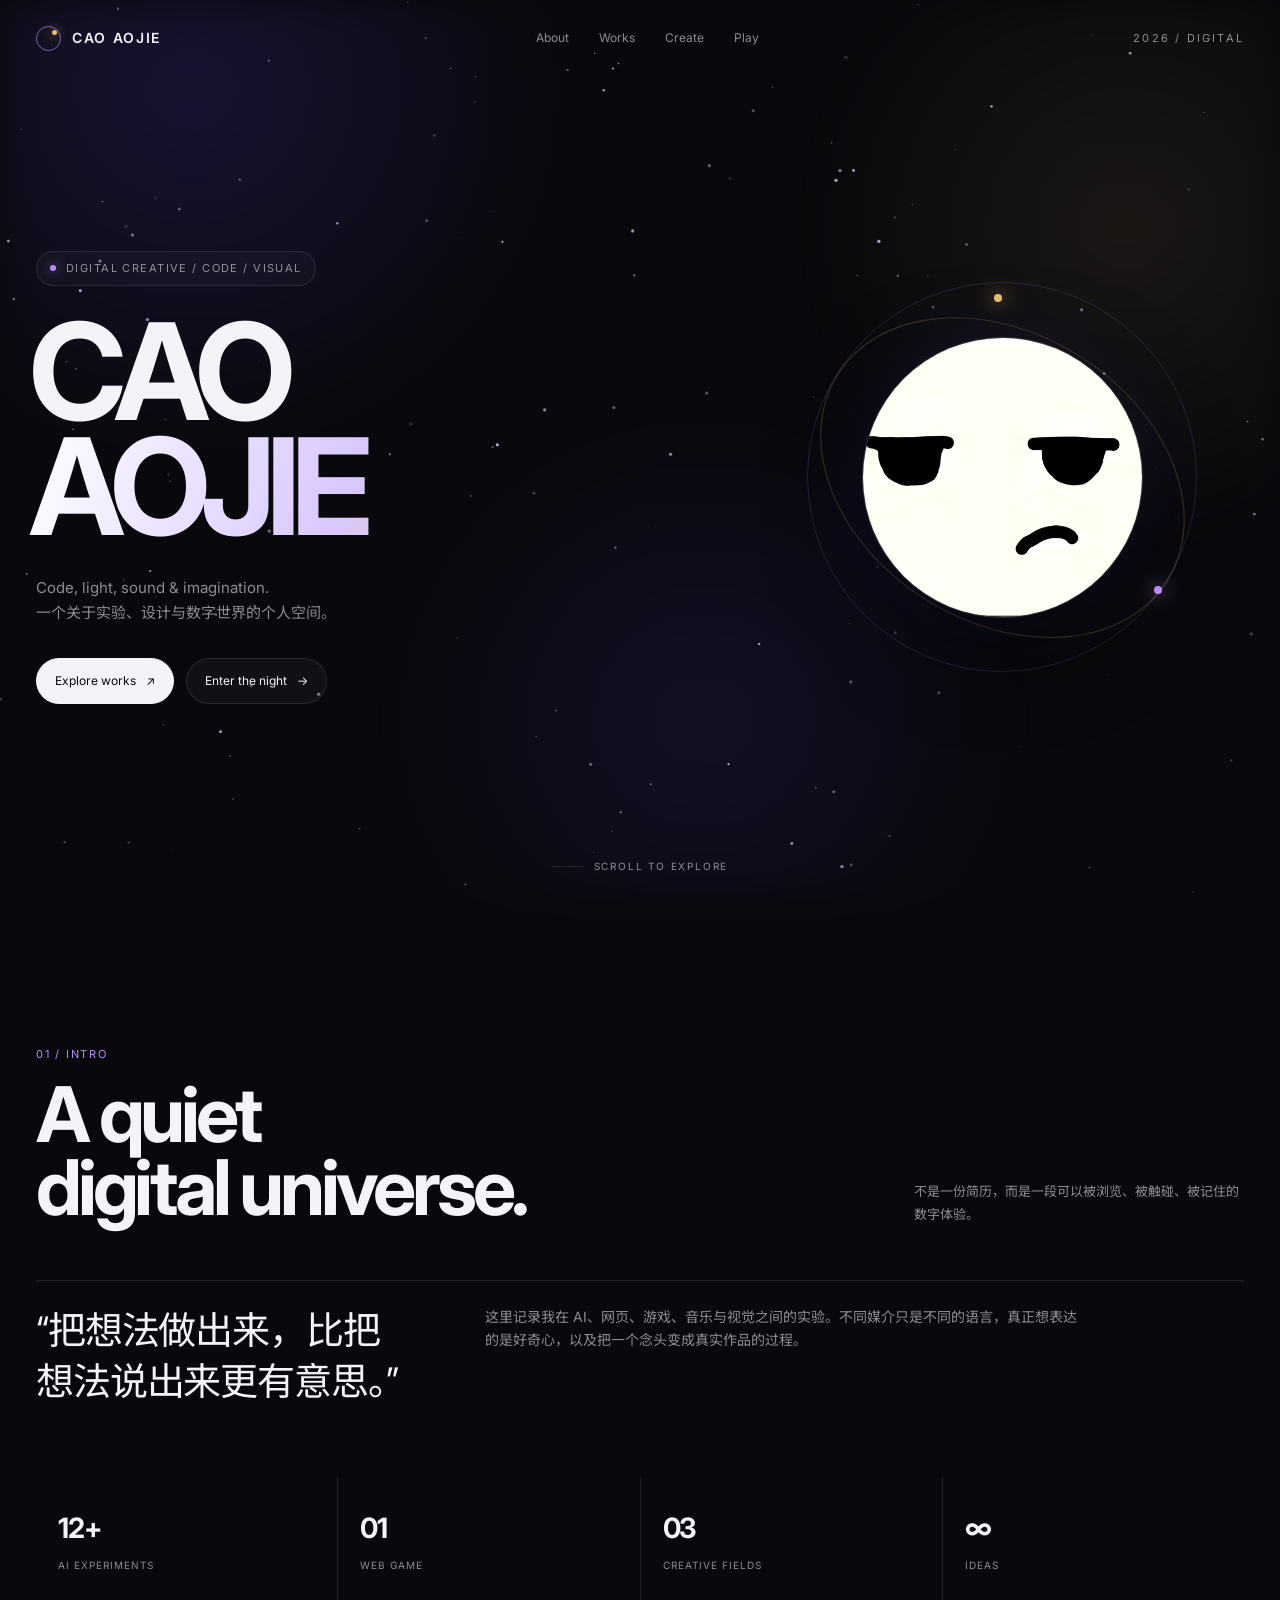
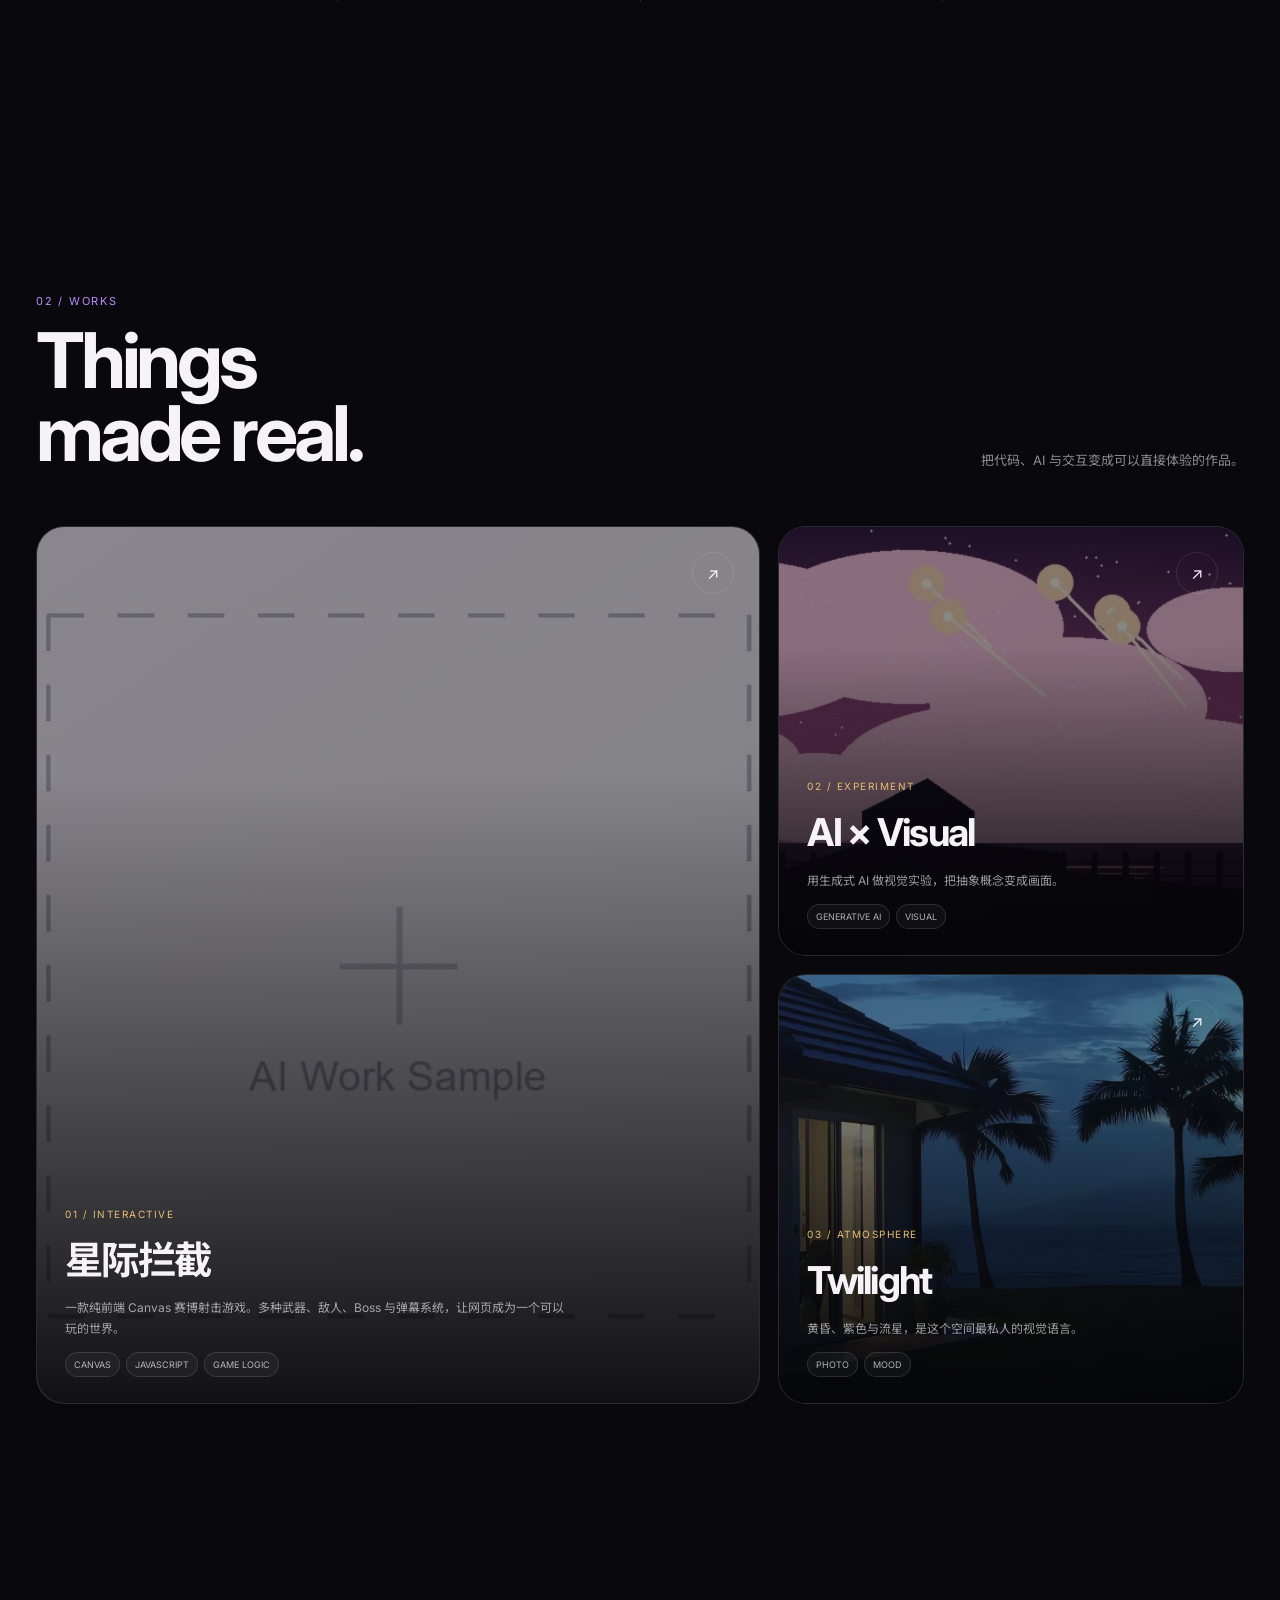
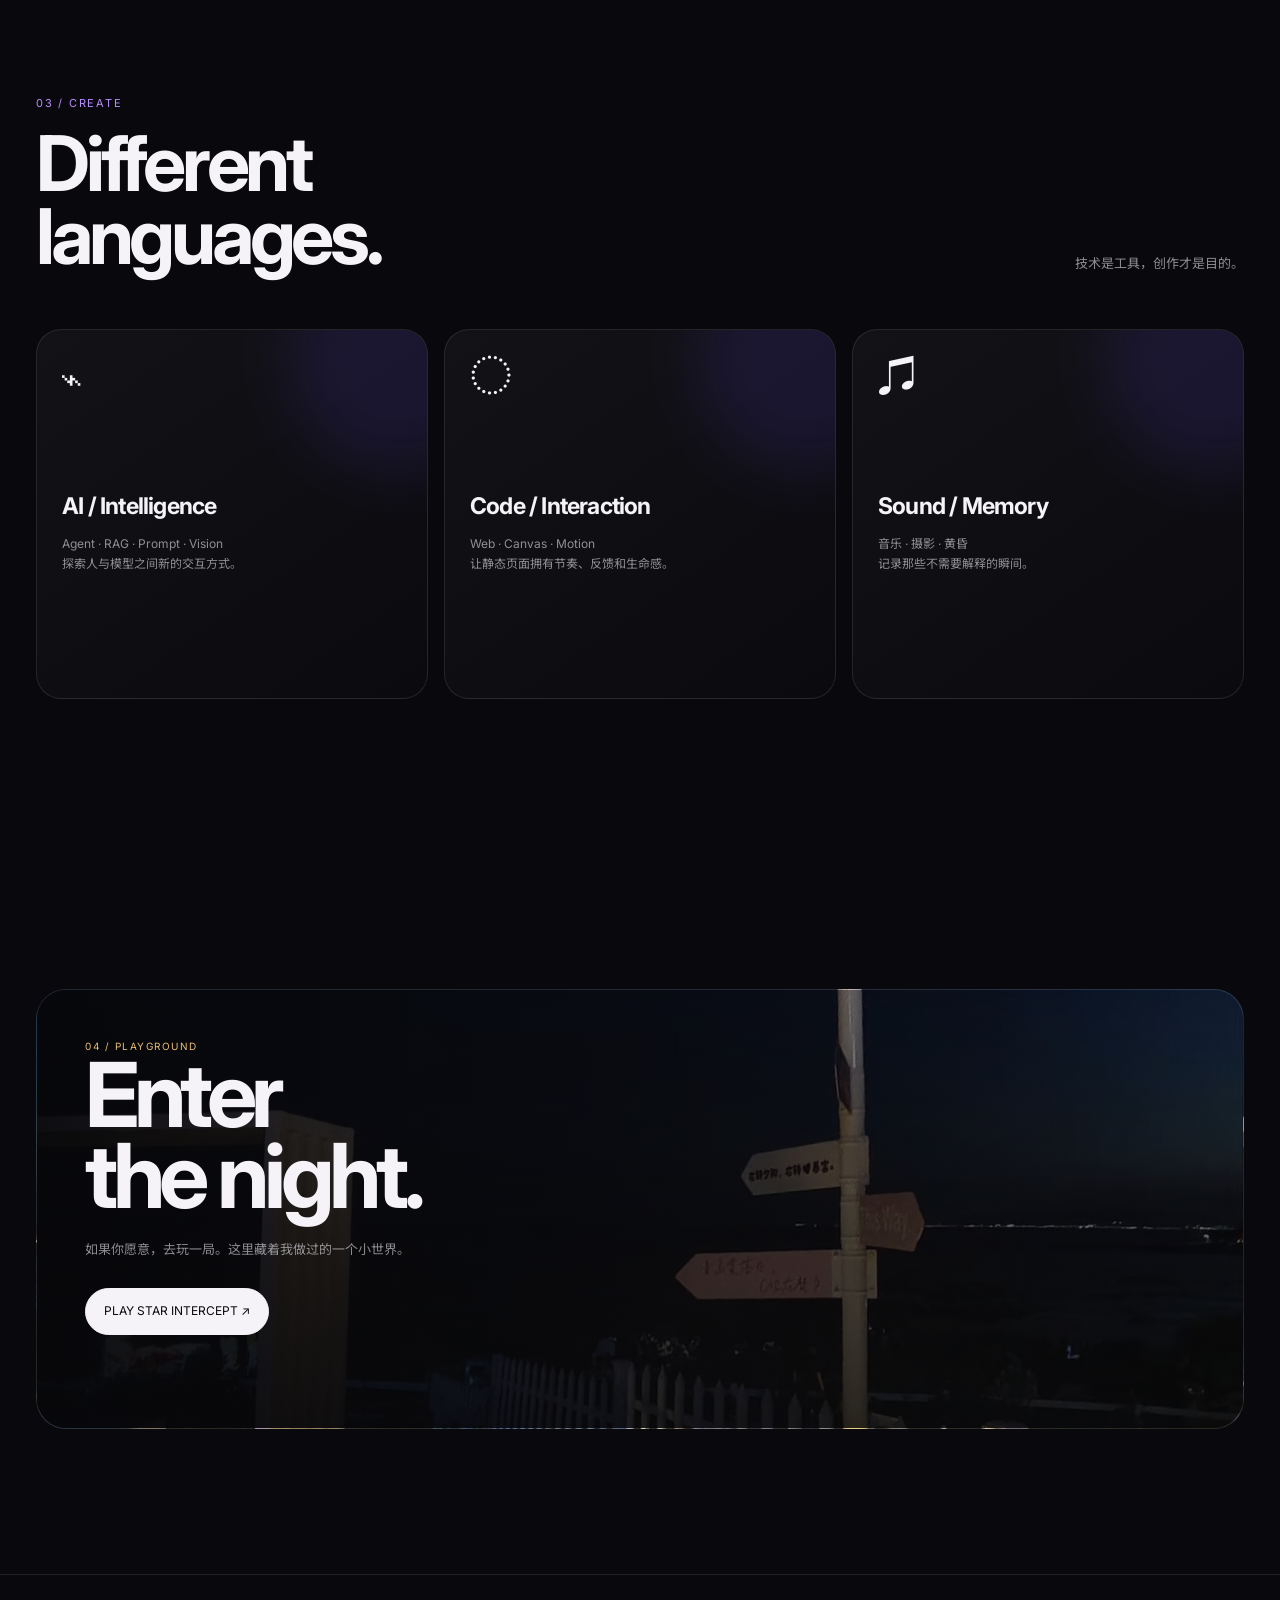
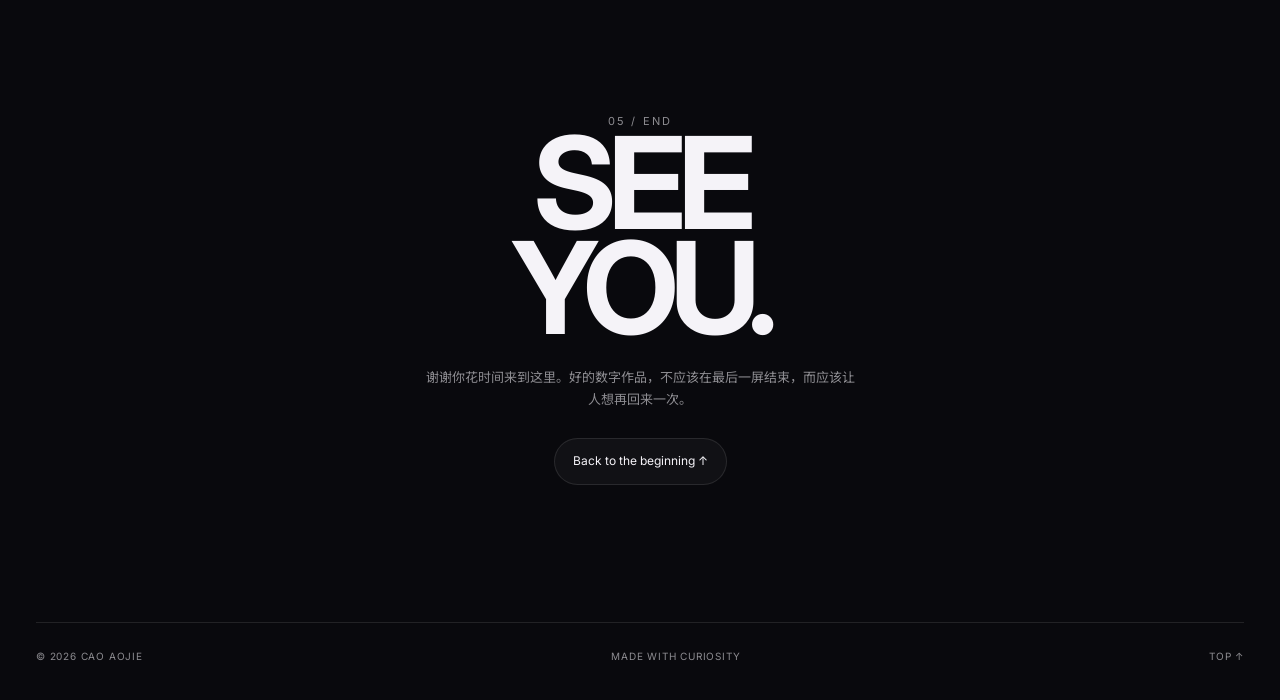
==== commit e2fff127: "Redesign portfolio homepage for a refined visual showcase" ====
--- a/index.html
+++ b/index.html
@@ -1,1977 +1,80 @@
-<!DOCTYPE html>
+<!doctype html>
 <html lang="zh-CN">
 <head>
-<meta charset="UTF-8">
-<meta name="viewport" content="width=device-width, initial-scale=1.0">
-<title>曹奥杰 · 黄昏与流星</title>
-<meta name="description" content="山东管理学院 · 智能测控工程 · 双子座 · 爱唱歌 · 爱打篮球 · 喜欢库里 · 喜欢摄影">
+<meta charset="utf-8">
+<meta name="viewport" content="width=device-width,initial-scale=1,viewport-fit=cover">
+<meta name="theme-color" content="#09090d">
+<meta name="description" content="Cao Aojie — digital portfolio / creative experiments / code & visual design.">
+<title>CAO AOJIE — Digital Portfolio</title>
 <link rel="preconnect" href="https://fonts.googleapis.com">
 <link rel="preconnect" href="https://fonts.gstatic.com" crossorigin>
-<link href="https://fonts.googleapis.com/css2?family=Inter:wght@300;400;500;600;700&family=Plus+Jakarta+Sans:wght@300;400;500;600;700&family=Noto+Sans+SC:wght@300;400;500;700&family=Noto+Serif+SC:wght@400;500;600;700&display=swap" rel="stylesheet">
+<link href="https://fonts.googleapis.com/css2?family=Inter:wght@400;500;600;700&family=Noto+Sans+SC:wght@400;500;600;700&display=swap" rel="stylesheet">
 <style>
-/* ============================================================
-   Luxury Dark Theme — 曹奥杰个人网站
-   #0D0D12 极深灰黑 · #A855F7 优雅淡紫 · #F59E0B 黄昏金
-============================================================ */
-:root{
-  --bg:#0D0D12;
-  --bg-soft:#121218;
-  --card:rgba(255,255,255,.03);
-  --card-hover:rgba(255,255,255,.06);
-  --border:rgba(255,255,255,.08);
-  --border-strong:rgba(255,255,255,.14);
-  --purple:#A855F7;
-  --purple-deep:#7C3AED;
-  --gold:#F59E0B;
-  --gold-soft:#FBBF24;
-  --ink:#F5F5F7;
-  --ink-soft:rgba(255,255,255,.72);
-  --muted:rgba(255,255,255,.45);
-  --serif:"Noto Serif SC","Songti SC",serif;
-  --sans:"Plus Jakarta Sans","Inter","Noto Sans SC",sans-serif;
-  --radius:20px;
-}
-*{margin:0;padding:0;box-sizing:border-box}
-html{scroll-behavior:smooth}
-body{
-  font-family:var(--sans);
-  color:var(--ink);
-  background:var(--bg);
-  line-height:1.75;
-  overflow-x:hidden;
-  -webkit-font-smoothing:antialiased;
-}
-::selection{background:rgba(168,85,247,.45);color:#fff}
-a{color:inherit;text-decoration:none}
-img{max-width:100%;display:block}
-button{font-family:inherit;cursor:pointer}
-
-/* 滚动条 */
-::-webkit-scrollbar{width:8px;height:8px}
-::-webkit-scrollbar-track{background:#0D0D12}
-::-webkit-scrollbar-thumb{background:rgba(168,85,247,.3);border-radius:4px}
-::-webkit-scrollbar-thumb:hover{background:rgba(168,85,247,.55)}
-
-/* 弥散渐变光斑背景 */
-.bg-aurora{
-  position:fixed;inset:0;z-index:-1;pointer-events:none;
-  background:
-    radial-gradient(640px 640px at 12% 8%, rgba(168,85,247,.10), transparent 62%),
-    radial-gradient(820px 820px at 88% 18%, rgba(245,158,11,.055), transparent 62%),
-    radial-gradient(720px 720px at 45% 92%, rgba(124,58,237,.08), transparent 62%),
-    radial-gradient(480px 480px at 78% 70%, rgba(168,85,247,.05), transparent 60%);
-  filter:blur(46px);
-  animation:auroraFloat 22s ease-in-out infinite alternate;
-}
-@keyframes auroraFloat{
-  0%{transform:translate3d(0,0,0) scale(1)}
-  50%{transform:translate3d(-2%,2%,0) scale(1.06)}
-  100%{transform:translate3d(2%,-2%,0) scale(1.03)}
-}
-
-/* 鼠标光圈 */
-.cursor-halo{
-  position:fixed;left:0;top:0;width:38px;height:38px;border-radius:50%;
-  border:1px solid rgba(168,85,247,.55);
-  background:radial-gradient(circle,rgba(168,85,247,.16),rgba(255,255,255,.05) 45%,transparent 70%);
-  box-shadow:0 0 26px rgba(168,85,247,.4),0 0 60px rgba(245,158,11,.12),inset 0 0 12px rgba(255,255,255,.08);
-  pointer-events:none;z-index:9999;transform:translate(-50%,-50%);
-  transition:width .2s,height .2s,background .2s,border-color .2s,box-shadow .2s;
-  mix-blend-mode:screen;
-}
-.cursor-halo.hover{
-  width:58px;height:58px;border-color:rgba(245,158,11,.65);
-  background:radial-gradient(circle,rgba(245,158,11,.18),rgba(168,85,247,.08) 45%,transparent 70%);
-  box-shadow:0 0 34px rgba(245,158,11,.45),0 0 70px rgba(168,85,247,.28);
-}
-.cursor-dot{
-  position:fixed;left:0;top:0;width:6px;height:6px;border-radius:50%;background:#fff;
-  pointer-events:none;z-index:10000;transform:translate(-50%,-50%);box-shadow:0 0 14px rgba(168,85,247,.9);
-  mix-blend-mode:screen;
-}
-@media(pointer:coarse){.cursor-halo,.cursor-dot{display:none}}
-
-/* 全局赛博朋克音浪 */
-.audio-waves{
-  position:fixed;top:0;bottom:0;width:54px;z-index:5;pointer-events:none;
-  display:flex;align-items:center;justify-content:center;gap:5px;
-  opacity:.5;filter:blur(.4px);
-}
-.audio-waves.left{left:0;padding-left:14px}
-.audio-waves.right{right:0;padding-right:14px}
-.wave-col{display:flex;flex-direction:column;align-items:center;gap:5px}
-.wave-bar{
-  width:4px;border-radius:999px;background:linear-gradient(180deg,var(--purple) 0%,var(--gold) 100%);
-  box-shadow:0 0 10px rgba(168,85,247,.45),0 0 18px rgba(245,158,11,.22);
-  transition:height .08s ease-out;opacity:.85;
-}
-@media(max-width:900px){.audio-waves{width:32px;gap:3px;opacity:.32}.wave-bar{width:2.5px}}
-@media(max-width:600px){.audio-waves{display:none}}
-
-.wrap{max-width:1200px;margin:0 auto;padding:0 48px}
-.section{padding:120px 0;position:relative}
-.section-title{
-  font-family:var(--serif);font-size:clamp(32px,5vw,54px);
-  font-weight:600;letter-spacing:-.02em;line-height:1.2;margin-bottom:16px;
-  background:linear-gradient(135deg,#fff 0%,#e9d5ff 60%,var(--gold-soft) 130%);
-  -webkit-background-clip:text;-webkit-text-fill-color:transparent;
-  background-clip:text;
-}
-.section-subtitle{font-size:15px;color:var(--muted);letter-spacing:.08em;text-transform:uppercase;margin-bottom:56px;display:block}
-.label{
-  display:inline-flex;align-items:center;gap:8px;font-size:12px;font-weight:500;letter-spacing:.14em;
-  color:var(--purple);border:1px solid rgba(168,85,247,.3);padding:6px 14px;border-radius:999px;margin-bottom:20px;
-  background:rgba(168,85,247,.06);
-}
-.label svg{width:13px;height:13px}
-
-/* 入场动画 reveal */
-.reveal{opacity:0;transform:translateY(40px);transition:opacity .9s ease,transform .9s cubic-bezier(.16,1,.3,1)}
-.reveal.active{opacity:1;transform:none}
-.reveal.delay-1{transition-delay:.1s}
-.reveal.delay-2{transition-delay:.2s}
-.reveal.delay-3{transition-delay:.3s}
-
-/* 导航 */
-nav{
-  position:fixed;top:0;left:0;right:0;z-index:100;
-  display:flex;justify-content:space-between;align-items:center;padding:20px 48px;
-  transition:background .4s,padding .4s,border-color .4s,backdrop-filter .4s;
-  border-bottom:1px solid transparent;
-}
-nav.scrolled{
-  background:rgba(13,13,18,.72);
-  backdrop-filter:blur(16px);-webkit-backdrop-filter:blur(16px);
-  border-bottom:1px solid var(--border);padding:14px 48px;
-}
-.logo{font-family:var(--serif);font-size:19px;font-weight:700;letter-spacing:.06em;color:#fff;display:flex;align-items:center;gap:8px}
-.logo svg{width:18px;height:18px;stroke:var(--purple)}
-.logo b{background:linear-gradient(135deg,var(--purple),var(--gold));-webkit-background-clip:text;-webkit-text-fill-color:transparent;background-clip:text}
-.nav-links{display:flex;gap:34px}
-.nav-links a{font-size:14px;color:var(--ink-soft);position:relative;transition:color .25s;font-weight:500;display:inline-flex;align-items:center;gap:6px}
-.nav-links a svg{width:14px;height:14px;stroke:var(--muted);transition:stroke .25s}
-.nav-links a::after{content:"";position:absolute;left:0;right:100%;bottom:-4px;height:1.5px;background:linear-gradient(90deg,var(--gold),var(--purple));transition:right .3s cubic-bezier(.16,1,.3,1)}
-.nav-links a:hover{color:#fff}
-.nav-links a:hover::after{right:0}
-.nav-links a:hover svg{stroke:var(--purple)}
-@media(max-width:900px){.nav-links{display:none}}
-
-/* ============ HERO ============ */
-.hero{min-height:100vh;display:flex;flex-direction:column;justify-content:center;position:relative;overflow:hidden}
-#heroCanvas{position:absolute;inset:0;width:100%;height:100%;pointer-events:none;z-index:0}
-.hero-content{position:relative;z-index:3;width:100%;padding-top:80px}
-.hero-grid{display:grid;grid-template-columns:1fr 1fr;gap:60px;align-items:center;position:relative;z-index:3}
-.hero-left{padding-left:48px}
-.hero-labels{display:flex;flex-wrap:wrap;gap:10px;margin-bottom:28px}
-.hero-tag{
-  font-size:12px;font-weight:500;letter-spacing:.06em;color:rgba(255,255,255,.85);
-  background:rgba(255,255,255,.04);backdrop-filter:blur(12px);-webkit-backdrop-filter:blur(12px);
-  border:1px solid var(--border);padding:7px 14px;border-radius:999px;
-  display:inline-flex;align-items:center;gap:7px;transition:transform .25s,border-color .25s,box-shadow .25s;
-}
-.hero-tag svg{width:13px;height:13px;stroke:var(--purple)}
-.hero-tag:hover{transform:translateY(-2px);border-color:rgba(168,85,247,.45);box-shadow:0 6px 20px rgba(168,85,247,.18)}
-.hero-name{
-  font-family:var(--serif);font-size:clamp(56px,8.5vw,112px);font-weight:700;letter-spacing:-.03em;line-height:1;margin-bottom:20px;color:#fff;
-  text-shadow:0 0 50px rgba(168,85,247,.25),0 0 100px rgba(168,85,247,.12);
-}
-.hero-name .given{
-  background:linear-gradient(120deg,var(--gold) 0%,var(--purple) 55%,#e9d5ff 100%);
-  background-size:200% 100%;
-  -webkit-background-clip:text;-webkit-text-fill-color:transparent;background-clip:text;
-  animation:nameShine 5s ease-in-out infinite;
-}
-@keyframes nameShine{0%,100%{background-position:0% 0}50%{background-position:100% 0}}
-.hero-major{font-size:clamp(18px,2.2vw,24px);color:#fff;font-weight:500;margin-bottom:16px;display:flex;align-items:center;gap:12px;flex-wrap:wrap}
-.hero-major svg{width:20px;height:20px;stroke:var(--gold)}
-.hero-desc{font-size:16px;color:var(--ink-soft);max-width:460px;margin-bottom:36px;line-height:1.95}
-.hero-cta{
-  display:inline-flex;align-items:center;gap:10px;
-  background:linear-gradient(135deg,var(--purple-deep) 0%,var(--purple) 100%);color:#fff;
-  padding:14px 30px;border-radius:999px;font-size:14px;font-weight:600;
-  border:1px solid rgba(168,85,247,.5);
-  transition:transform .25s,box-shadow .25s,filter .25s;
-  box-shadow:0 8px 32px rgba(168,85,247,.3),0 0 0 0 rgba(168,85,247,0);
-}
-.hero-cta:hover{transform:translateY(-2px);box-shadow:0 14px 44px rgba(168,85,247,.5),0 0 26px rgba(168,85,247,.3)}
-.hero-cta svg{width:17px;height:17px}
-.hero-right{display:flex;justify-content:center;align-items:center;position:relative}
-.avatar-wrap{position:relative;width:min(320px,70vw);aspect-ratio:1/1}
-.avatar-ring{
-  position:absolute;inset:-14px;border-radius:50%;
-  border:1px solid rgba(168,85,247,.35);
-  box-shadow:0 0 40px rgba(168,85,247,.18),inset 0 0 30px rgba(168,85,247,.08);
-  animation:ringSpin 16s linear infinite;
-}
-.avatar-ring::before{
-  content:"";position:absolute;top:-3px;left:50%;width:8px;height:8px;border-radius:50%;
-  background:var(--gold);box-shadow:0 0 14px var(--gold),0 0 28px rgba(245,158,11,.5);
-}
-.avatar-ring.ring2{inset:-30px;border-style:dashed;border-color:rgba(245,158,11,.22);animation:ringSpin 26s linear infinite reverse}
-.avatar-ring.ring2::before{background:var(--purple);box-shadow:0 0 14px var(--purple)}
-@keyframes ringSpin{to{transform:rotate(360deg)}}
-.avatar{
-  width:100%;height:100%;object-fit:cover;border-radius:50%;
-  border:1px solid rgba(255,255,255,.25);position:relative;z-index:1;
-  box-shadow:0 30px 80px rgba(0,0,0,.5),0 0 0 8px rgba(13,13,18,.6);
-  filter:saturate(1.05);
-}
-.scroll-hint{
-  position:absolute;bottom:28px;left:50%;transform:translateX(-50%);z-index:10;
-  display:flex;flex-direction:column;align-items:center;gap:8px;
-  color:var(--muted);font-size:12px;letter-spacing:.12em;animation:bounce 2s infinite;
-}
-.scroll-hint svg{width:18px;height:18px;stroke:var(--muted)}
-@keyframes bounce{0%,100%{transform:translateX(-50%) translateY(0)}50%{transform:translateX(-50%) translateY(8px)}}
-@media(max-width:900px){
-  .hero-grid{grid-template-columns:1fr;text-align:center;gap:48px;padding:0 24px}
-  .hero-left{padding-left:0}
-  .hero-labels{justify-content:center}
-  .hero-desc{margin-left:auto;margin-right:auto}
-  .hero-right{order:-1;padding-top:50px}
-}
-@media(max-width:600px){
-  .wrap{padding:0 24px}
-  nav{padding:16px 24px}
-  nav.scrolled{padding:12px 24px}
-  .section{padding:90px 0}
-}
-
-/* ============ 求学之路 ============ */
-.edu-section{background:linear-gradient(180deg,var(--bg) 0%,#101018 100%)}
-.edu-atmosphere{display:grid;grid-template-columns:1.1fr 1fr;gap:48px;align-items:center;margin-bottom:80px}
-.edu-house{
-  position:relative;border-radius:28px;overflow:hidden;aspect-ratio:4/3;
-  box-shadow:0 32px 80px rgba(0,0,0,.5);
-  border:1px solid var(--border);
-}
-.edu-house img{width:100%;height:100%;object-fit:cover;transition:transform 8s ease}
-.edu-house:hover img{transform:scale(1.08)}
-.edu-house-overlay{position:absolute;inset:0;background:linear-gradient(180deg,rgba(13,13,18,.15) 0%,rgba(13,13,18,.65) 100%)}
-.edu-house-text{position:absolute;bottom:28px;left:28px;right:28px;z-index:2;font-family:var(--serif);color:#fff;text-shadow:0 2px 16px rgba(0,0,0,.5)}
-.edu-house-text p{font-size:22px;line-height:1.8;font-weight:500}
-.edu-quote-mark{font-size:64px;line-height:1;color:var(--purple);opacity:.75;display:block;margin-bottom:-8px;font-family:var(--serif)}
-.edu-story{font-size:15px;color:var(--ink-soft);line-height:2.1;display:flex;flex-direction:column;gap:20px}
-.edu-story strong{color:#fff;font-weight:500;background:linear-gradient(90deg,rgba(168,85,247,.16),transparent);padding:1px 6px}
-.edu-story-final{font-family:var(--serif);font-size:18px;color:#fff;margin-top:8px;letter-spacing:.03em}
-@media(max-width:900px){
-  .edu-atmosphere{grid-template-columns:1fr;gap:36px}
-  .edu-house{aspect-ratio:16/10}
-  .edu-house-text p{font-size:18px}
-}
-
-/* 星轨时间线 */
-.timeline{position:relative;padding:30px 0;margin-top:10px}
-.timeline::before{
-  content:"";position:absolute;left:50%;top:0;bottom:0;width:2px;transform:translateX(-50%);
-  background:linear-gradient(180deg,transparent 0%,rgba(168,85,247,.5) 8%,rgba(245,158,11,.4) 50%,rgba(168,85,247,.5) 92%,transparent 100%);
-  box-shadow:0 0 18px rgba(168,85,247,.35);
-}
-.timeline-line-fill{
-  position:absolute;left:50%;top:0;width:2px;height:0;transform:translateX(-50%);
-  background:linear-gradient(180deg,var(--purple) 0%,var(--gold) 100%);
-  box-shadow:0 0 16px rgba(168,85,247,.7),0 0 40px rgba(245,158,11,.3);
-  transition:height .1s linear;z-index:1;
-}
-.tl-comet{
-  position:absolute;left:50%;top:0;width:10px;height:10px;border-radius:50%;transform:translateX(-50%);
-  background:radial-gradient(circle,#fff 0%,var(--purple) 45%,transparent 75%);
-  box-shadow:0 0 16px var(--purple),0 0 34px rgba(245,158,11,.4);
-  animation:cometRun 7s linear infinite;z-index:2;pointer-events:none;
-}
-@keyframes cometRun{0%{top:-2%}100%{top:102%}}
-.tl-node{position:relative;display:flex;align-items:center;margin-bottom:56px;opacity:0;transform:translateY(30px);transition:opacity .6s,transform .6s}
-.tl-node.active{opacity:1;transform:translateY(0)}
-.tl-node:nth-child(odd){justify-content:flex-end;padding-right:calc(50% + 40px)}
-.tl-node:nth-child(even){justify-content:flex-start;padding-left:calc(50% + 40px)}
-.tl-dot{
-  position:absolute;left:50%;top:50%;transform:translate(-50%,-50%);
-  width:15px;height:15px;border-radius:50%;background:var(--bg);
-  border:2px solid rgba(168,85,247,.55);z-index:3;transition:all .4s;
-}
-.tl-node.active .tl-dot{
-  background:linear-gradient(135deg,var(--purple),var(--gold));border-color:transparent;
-  box-shadow:0 0 0 5px rgba(168,85,247,.14),0 0 22px rgba(168,85,247,.65),0 0 44px rgba(245,158,11,.3);
-}
-.tl-dot::before{
-  content:"";position:absolute;inset:-7px;border-radius:50%;
-  border:1px solid rgba(168,85,247,.35);opacity:0;transition:opacity .4s;
-}
-.tl-node.active .tl-dot::before{opacity:1;animation:tlPulse 2.2s ease-in-out infinite}
-@keyframes tlPulse{0%,100%{transform:scale(1);opacity:.55}50%{transform:scale(1.55);opacity:0}}
-.tl-card{
-  max-width:400px;background:var(--card);border:1px solid var(--border);border-radius:20px;
-  padding:26px 30px;transition:all .4s;position:relative;
-  backdrop-filter:blur(16px);-webkit-backdrop-filter:blur(16px);
-}
-.tl-node.active .tl-card{border-color:rgba(168,85,247,.35);background:rgba(168,85,247,.05);box-shadow:0 20px 50px rgba(0,0,0,.3),0 0 30px rgba(168,85,247,.06)}
-.tl-card:hover{transform:translateY(-5px);border-color:rgba(168,85,247,.55);box-shadow:0 24px 60px rgba(0,0,0,.4),0 0 40px rgba(168,85,247,.1)}
-.tl-icon{
-  width:42px;height:42px;border-radius:12px;background:rgba(168,85,247,.1);
-  display:flex;align-items:center;justify-content:center;margin-bottom:14px;
-  border:1px solid rgba(168,85,247,.2);
-}
-.tl-icon svg{width:20px;height:20px;stroke:var(--purple)}
-.tl-year{font-family:var(--serif);font-size:30px;font-weight:700;background:linear-gradient(135deg,var(--purple),var(--gold));-webkit-background-clip:text;-webkit-text-fill-color:transparent;background-clip:text;line-height:1;margin-bottom:8px}
-.tl-title{font-family:var(--serif);font-size:18px;font-weight:600;color:#fff;margin-bottom:6px}
-.tl-desc{font-size:14px;color:var(--ink-soft);line-height:1.85}
-@media(max-width:768px){
-  .timeline::before,.timeline-line-fill,.tl-comet{left:20px}
-  .tl-node:nth-child(odd),.tl-node:nth-child(even){justify-content:flex-start;padding-left:56px;padding-right:0}
-  .tl-dot{left:20px}
-  .tl-card{max-width:100%}
-}
-
-/* ============ 能力雷达（霓虹） ============ */
-.radar-section{background:linear-gradient(180deg,#101018 0%,var(--bg) 100%);position:relative;overflow:hidden}
-.radar-inner{display:grid;grid-template-columns:1fr 1fr;gap:60px;align-items:center;position:relative;z-index:1}
-.radar-canvas-wrap{position:relative;display:flex;justify-content:center;align-items:center}
-#radarCanvas{max-width:440px;width:100%;height:auto;cursor:crosshair;filter:drop-shadow(0 0 24px rgba(168,85,247,.25))}
-.radar-tooltip{
-  position:absolute;background:rgba(18,18,26,.9);border:1px solid rgba(168,85,247,.45);border-radius:14px;
-  padding:14px 18px;pointer-events:none;opacity:0;transition:opacity .2s;z-index:10;
-  backdrop-filter:blur(16px);-webkit-backdrop-filter:blur(16px);
-  box-shadow:0 16px 48px rgba(0,0,0,.55),0 0 30px rgba(168,85,247,.15);min-width:170px;
-}
-.radar-tooltip.show{opacity:1}
-.radar-tooltip .rt-name{font-family:var(--serif);font-size:17px;font-weight:600;color:var(--purple);margin-bottom:4px}
-.radar-tooltip .rt-level{font-size:13px;color:rgba(255,255,255,.72);margin-bottom:6px}
-.radar-tooltip .rt-desc{font-size:12px;color:var(--muted);line-height:1.65}
-.radar-legend{display:flex;flex-direction:column;gap:14px}
-.radar-legend-item{
-  display:flex;align-items:center;gap:14px;padding:14px 18px;border-radius:16px;
-  background:var(--card);border:1px solid var(--border);transition:all .3s;cursor:pointer;
-  backdrop-filter:blur(12px);-webkit-backdrop-filter:blur(12px);
-}
-.radar-legend-item:hover,.radar-legend-item.active{
-  background:rgba(168,85,247,.08);border-color:rgba(168,85,247,.5);
-  transform:translateX(6px);box-shadow:0 8px 30px rgba(168,85,247,.12);
-}
-.radar-legend-icon{
-  width:42px;height:42px;border-radius:12px;display:flex;align-items:center;justify-content:center;
-  font-size:20px;flex-shrink:0;border:1px solid rgba(255,255,255,.08);
-}
-.radar-legend-icon svg{width:19px;height:19px;stroke:var(--purple)}
-.radar-legend-info{flex:1}
-.radar-legend-name{font-family:var(--serif);font-size:16px;font-weight:500;color:#fff;margin-bottom:2px}
-.radar-legend-bar{height:5px;background:rgba(255,255,255,.09);border-radius:999px;overflow:hidden;margin-top:7px}
-.radar-legend-fill{height:100%;border-radius:999px;transition:width 1.3s cubic-bezier(.16,1,.3,1);box-shadow:0 0 10px rgba(168,85,247,.5)}
-.radar-legend-pct{font-size:12px;color:var(--muted);margin-left:auto;white-space:nowrap;font-weight:600}
-@media(max-width:900px){
-  .radar-inner{grid-template-columns:1fr;gap:40px}
-}
-
-/* ============ 智能探索空间 ============ */
-.ai-section{background:var(--bg);position:relative;overflow:hidden}
-.ai-section::before{
-  content:"AI LAB";position:absolute;top:60px;right:-40px;font-family:var(--serif);font-size:180px;font-weight:700;
-  color:transparent;-webkit-text-stroke:1px rgba(168,85,247,.12);opacity:.55;pointer-events:none;z-index:0;
-}
-.ai-header{position:relative;z-index:1;display:flex;justify-content:space-between;align-items:flex-end;margin-bottom:48px}
-.drag-hint{display:flex;align-items:center;gap:10px;font-size:13px;color:var(--muted)}
-.drag-hint svg{width:18px;height:18px;stroke:var(--purple)}
-.drag-hint span{display:inline-block;animation:dragMove 1.5s ease-in-out infinite}
-@keyframes dragMove{0%,100%{transform:translateX(0)}50%{transform:translateX(8px)}}
-.ai-track-wrap{position:relative;z-index:1;margin:0 -48px;padding:20px 48px;overflow:hidden}
-.ai-track{display:flex;gap:28px;cursor:grab;user-select:none;overflow-x:auto;scroll-behavior:auto;scrollbar-width:none;padding:12px 0}
-.ai-track::-webkit-scrollbar{display:none}
-.ai-track:active{cursor:grabbing}
-.ai-card{
-  flex:0 0 380px;height:460px;background:var(--card);border-radius:28px;border:1px solid var(--border);
-  position:relative;overflow:hidden;display:flex;flex-direction:column;justify-content:space-between;padding:36px;
-  transition:transform .4s cubic-bezier(.16,1,.3,1),box-shadow .4s,border-color .4s;
-  backdrop-filter:blur(16px);-webkit-backdrop-filter:blur(16px);
-}
-.ai-card::before{
-  content:"";position:absolute;inset:-1px;border-radius:28px;padding:1px;pointer-events:none;z-index:1;
-  background:linear-gradient(135deg,rgba(168,85,247,.0),rgba(168,85,247,.0));
-  -webkit-mask:linear-gradient(#fff 0 0) content-box,linear-gradient(#fff 0 0);
-  -webkit-mask-composite:xor;mask-composite:exclude;
-  opacity:0;transition:opacity .5s;
-}
-.ai-card:hover{border-color:rgba(168,85,247,.55);box-shadow:0 0 0 1px rgba(168,85,247,.2),0 24px 70px rgba(124,58,237,.25),0 0 46px rgba(168,85,247,.18);animation:neonBreath 2.6s ease-in-out infinite}
-.ai-card:hover::before{opacity:1;background:linear-gradient(135deg,var(--purple),var(--gold))}
-@keyframes neonBreath{
-  0%,100%{box-shadow:0 0 0 1px rgba(168,85,247,.2),0 24px 70px rgba(124,58,237,.25),0 0 34px rgba(168,85,247,.16)}
-  50%{box-shadow:0 0 0 1px rgba(245,158,11,.25),0 24px 70px rgba(124,58,237,.3),0 0 56px rgba(245,158,11,.2)}
-}
-.ai-card .number{font-family:var(--serif);font-size:72px;font-weight:700;background:linear-gradient(135deg,rgba(168,85,247,.35),rgba(245,158,11,.25));-webkit-background-clip:text;-webkit-text-fill-color:transparent;background-clip:text;line-height:1;transition:all .4s}
-.ai-card .title{font-family:var(--serif);font-size:28px;font-weight:600;color:#fff;margin-bottom:14px;transition:color .4s;position:relative;z-index:3}
-.ai-card .desc{font-size:15px;color:var(--ink-soft);line-height:1.85;transition:color .4s;position:relative;z-index:3}
-.ai-card .tags{display:flex;gap:8px;flex-wrap:wrap;margin-top:20px;position:relative;z-index:3}
-.ai-card .tag{
-  font-size:12px;color:var(--purple);background:rgba(168,85,247,.12);
-  border:1px solid rgba(168,85,247,.25);padding:5px 12px;border-radius:999px;transition:all .4s;
-}
-.ai-card .shine{
-  position:absolute;inset:0;z-index:2;pointer-events:none;
-  background:radial-gradient(circle,rgba(255,255,255,.97) 0%,rgba(255,255,255,.65) 55%,rgba(255,255,255,0) 100%);
-  opacity:0;transform:scale(0);transform-origin:center;transition:transform .55s cubic-bezier(.16,1,.3,1),opacity .4s;
-}
-.ai-card:hover .shine{opacity:1;transform:scale(2.8)}
-.ai-card:hover .number{background:linear-gradient(135deg,var(--purple),var(--gold));-webkit-background-clip:text;-webkit-text-fill-color:transparent;background-clip:text}
-.ai-card:hover .title{color:#16161d}
-.ai-card:hover .desc{color:#2b2438}
-.ai-card:hover .tag{background:#fff;color:var(--purple-deep);border-color:#fff}
-.ai-card .popup-img{
-  position:absolute;width:140px;height:140px;border-radius:16px;object-fit:cover;
-  border:3px solid rgba(255,255,255,.9);box-shadow:0 16px 46px rgba(0,0,0,.45),0 0 26px rgba(168,85,247,.25);
-  z-index:10;pointer-events:none;opacity:0;transform:scale(0) rotate(-180deg);
-  transition:opacity .45s,transform .55s cubic-bezier(.34,1.56,.64,1);
-}
-.ai-card .popup-img.show{opacity:1;transform:scale(1) rotate(0deg)}
-@media(max-width:900px){
-  .ai-section::before{font-size:100px;top:20px;right:-20px}
-  .ai-card{flex:0 0 320px;height:420px;padding:28px}
-  .ai-card .number{font-size:56px}
-  .ai-card .title{font-size:24px}
-}
-
-/* ============ 个人创作 ============ */
-.works-section{background:linear-gradient(180deg,var(--bg) 0%,#101018 100%)}
-.work-music{
-  display:grid;grid-template-columns:260px 1fr;gap:52px;align-items:center;
-  background:var(--card);border:1px solid var(--border);border-radius:32px;padding:44px 48px;margin-bottom:40px;
-  transition:box-shadow .4s,border-color .4s,background .4s;
-  backdrop-filter:blur(16px);-webkit-backdrop-filter:blur(16px);
-}
-.work-music:hover{background:var(--card-hover);box-shadow:0 24px 70px rgba(0,0,0,.4),0 0 40px rgba(168,85,247,.08);border-color:rgba(168,85,247,.4)}
-.music-cover{position:relative;width:100%;aspect-ratio:1/1;border-radius:22px;overflow:hidden;box-shadow:0 24px 60px rgba(0,0,0,.45);border:1px solid var(--border-strong)}
-.music-cover img{width:100%;height:100%;object-fit:cover;transition:transform .6s}
-.work-music:hover .music-cover img{transform:scale(1.05)}
-.play-btn{
-  position:absolute;inset:0;margin:auto;width:70px;height:70px;border-radius:50%;
-  background:rgba(255,255,255,.95);border:none;cursor:pointer;
-  display:flex;align-items:center;justify-content:center;color:var(--purple-deep);
-  box-shadow:0 10px 34px rgba(0,0,0,.4),0 0 24px rgba(168,85,247,.35);
-  transition:transform .25s,box-shadow .25s;z-index:2;
-}
-.play-btn:hover{transform:scale(1.1);box-shadow:0 12px 40px rgba(0,0,0,.45),0 0 36px rgba(168,85,247,.5)}
-.play-btn svg{width:26px;height:26px;fill:currentColor}
-.vinyl-groove{position:absolute;inset:9px;border:2px solid rgba(255,255,255,.25);border-radius:50%;pointer-events:none;animation:ringSpin 22s linear infinite}
-.music-info{padding-right:10px}
-.music-tag{font-size:12px;color:var(--purple);letter-spacing:.12em;text-transform:uppercase;font-weight:600;display:flex;align-items:center;gap:6px}
-.music-tag svg{width:13px;height:13px}
-.music-title{font-family:var(--serif);font-size:36px;font-weight:600;margin:12px 0 16px;color:#fff;letter-spacing:.02em}
-.music-desc{font-size:15px;color:var(--ink-soft);line-height:1.95;margin-bottom:28px;max-width:520px}
-.open-player-btn{
-  display:inline-flex;align-items:center;gap:10px;
-  background:linear-gradient(135deg,var(--purple-deep) 0%,var(--purple) 100%);color:#fff;border:none;
-  padding:14px 28px;border-radius:999px;font-size:14px;font-weight:600;
-  border:1px solid rgba(168,85,247,.5);transition:transform .25s,box-shadow .25s;
-  box-shadow:0 8px 26px rgba(168,85,247,.3);
-}
-.open-player-btn:hover{transform:translateY(-2px);box-shadow:0 12px 36px rgba(168,85,247,.5),0 0 22px rgba(168,85,247,.3)}
-.open-player-btn svg{width:16px;height:16px;fill:currentColor}
-
-.work-game{
-  display:grid;grid-template-columns:1fr 1fr;gap:48px;align-items:center;
-  background:linear-gradient(135deg,#0c0c14 0%,#171028 100%);
-  border-radius:32px;padding:48px;color:#fff;overflow:hidden;position:relative;
-  border:1px solid rgba(168,85,247,.14);
-  box-shadow:0 24px 70px rgba(0,0,0,.45),inset 0 0 80px rgba(124,58,237,.05);
-}
-.work-game::before{
-  content:"";position:absolute;inset:-1px;border-radius:32px;padding:1px;pointer-events:none;
-  background:linear-gradient(135deg,rgba(168,85,247,.4),rgba(245,158,11,.25),rgba(168,85,247,.4));
-  -webkit-mask:linear-gradient(#fff 0 0) content-box,linear-gradient(#fff 0 0);
-  -webkit-mask-composite:xor;mask-composite:exclude;
-  animation:gameBorder 5s ease-in-out infinite;
-}
-@keyframes gameBorder{
-  0%,100%{opacity:.5}
-  50%{opacity:1}
-}
-.game-info{position:relative;z-index:1}
-.game-tag{font-size:12px;color:var(--gold);letter-spacing:.12em;text-transform:uppercase;font-weight:600;display:flex;align-items:center;gap:6px}
-.game-tag svg{width:13px;height:13px}
-.game-title{font-family:var(--serif);font-size:32px;font-weight:600;margin:12px 0 16px;color:#fff}
-.game-desc{font-size:15px;color:rgba(255,255,255,.72);line-height:1.95;margin-bottom:24px}
-.game-features{list-style:none;margin-bottom:32px}
-.game-features li{font-size:14px;color:rgba(255,255,255,.85);padding:9px 0;border-bottom:1px solid rgba(255,255,255,.07);display:flex;align-items:center;gap:10px}
-.game-features li svg{width:14px;height:14px;stroke:var(--gold);flex-shrink:0}
-.game-btn{
-  display:inline-flex;align-items:center;gap:10px;
-  background:linear-gradient(135deg,var(--gold) 0%,var(--gold-soft) 100%);color:#14100a;
-  padding:14px 26px;border-radius:999px;font-size:14px;font-weight:700;transition:transform .25s,box-shadow .25s;
-  box-shadow:0 8px 28px rgba(245,158,11,.3);
-}
-.game-btn:hover{transform:translateY(-2px);box-shadow:0 12px 36px rgba(245,158,11,.45)}
-.game-btn svg{width:15px;height:15px}
-.game-preview{position:relative;z-index:1}
-.game-screen{
-  aspect-ratio:4/3;background:#050508;border-radius:16px;position:relative;overflow:hidden;
-  border:1px solid rgba(168,85,247,.25);box-shadow:0 20px 60px rgba(0,0,0,.55),0 0 30px rgba(168,85,247,.1);
-}
-.scanlines{position:absolute;inset:0;background:repeating-linear-gradient(0deg,transparent,transparent 2px,rgba(0,0,0,.18) 3px);pointer-events:none;z-index:2;animation:scan 8s linear infinite}
-@keyframes scan{from{background-position:0 0}to{background-position:0 100%}}
-.game-ui{position:absolute;inset:0;display:flex;flex-direction:column;justify-content:space-between;padding:18px}
-.game-hud-top{display:flex;justify-content:space-between;font-size:11px;letter-spacing:.05em;color:var(--purple);font-family:monospace}
-.game-hud-top b{font-size:14px;margin-left:4px}
-.hp-bar{width:60px;height:6px;background:rgba(255,255,255,.14);border-radius:999px;display:inline-block;vertical-align:middle;margin-left:6px;overflow:hidden}
-.hp-bar div{height:100%;width:70%;background:#22c55e;border-radius:999px;box-shadow:0 0 8px #22c55e}
-.game-ship{position:absolute;left:50%;bottom:28px;transform:translateX(-50%);font-size:26px;color:var(--purple);text-shadow:0 0 14px var(--purple);animation:hoverShip 2s ease-in-out infinite}
-@keyframes hoverShip{0%,100%{transform:translateX(-50%) translateY(0)}50%{transform:translateX(-50%) translateY(-6px)}}
-.game-boss{position:absolute;top:50%;left:50%;transform:translate(-50%,-50%);font-size:22px;font-weight:700;color:#f43f5e;text-shadow:0 0 22px #f43f5e;animation:pulseBoss 1.2s infinite;letter-spacing:.1em}
-@keyframes pulseBoss{0%,100%{opacity:.8;transform:translate(-50%,-50%) scale(1)}50%{opacity:1;transform:translate(-50%,-50%) scale(1.05)}}
-@media(max-width:900px){
-  .work-music{grid-template-columns:1fr;gap:32px;text-align:center}
-  .music-cover{max-width:260px;margin:0 auto}
-  .music-info{padding-right:0}
-  .music-desc{margin-left:auto;margin-right:auto}
-  .work-game{grid-template-columns:1fr}
-  .game-preview{order:-1}
-}
-
-/* ============ 猫与夜 ============ */
-.cat-section{background:linear-gradient(180deg,#101018 0%,var(--bg) 100%);position:relative;overflow:hidden}
-.cat-inner{display:grid;grid-template-columns:1fr 1fr;gap:64px;align-items:center;position:relative;z-index:1}
-.cat-photo{position:relative;max-width:420px;margin:0 auto}
-.cat-photo img{width:100%;border-radius:28px;box-shadow:0 32px 80px rgba(0,0,0,.5),0 0 40px rgba(168,85,247,.08);position:relative;z-index:1;border:1px solid var(--border-strong)}
-.cat-frame{position:absolute;inset:-14px;border:1px solid rgba(168,85,247,.3);border-radius:36px;z-index:0;animation:catFrame 6s ease-in-out infinite}
-.cat-frame::after{content:"";position:absolute;top:-4px;left:50%;width:8px;height:8px;border-radius:50%;background:var(--purple);box-shadow:0 0 14px var(--purple);transform:translateX(-50%)}
-@keyframes catFrame{0%,100%{transform:rotate(-1deg)}50%{transform:rotate(1deg)}}
-.cat-desc{font-size:15px;color:var(--ink-soft);line-height:2.05}
-@media(max-width:900px){
-  .cat-inner{grid-template-columns:1fr;gap:40px;text-align:center}
-  .cat-photo{max-width:320px}
-}
-
-/* ============ 荣誉证书 3x4 ============ */
-.certs-section{background:var(--bg)}
-.certs-grid{display:grid;grid-template-columns:repeat(3,1fr);gap:22px}
-.cert-card{
-  background:var(--card);border-radius:16px;overflow:hidden;border:1px solid var(--border);cursor:pointer;
-  transition:transform .35s,box-shadow .35s,border-color .35s;position:relative;
-}
-.cert-card::after{
-  content:"";position:absolute;inset:0;border-radius:16px;pointer-events:none;opacity:0;transition:opacity .35s;
-  background:linear-gradient(160deg,rgba(168,85,247,.14),transparent 40%,transparent 70%,rgba(245,158,11,.1));
-}
-.cert-card:hover{border-color:rgba(168,85,247,.55);box-shadow:0 22px 60px rgba(0,0,0,.45),0 0 34px rgba(168,85,247,.14)}
-.cert-card:hover::after{opacity:1}
-.cert-card img{width:100%;height:100%;object-fit:cover;aspect-ratio:4/3}
-@media(max-width:1000px){.certs-grid{grid-template-columns:repeat(2,1fr)}}
-@media(max-width:600px){.certs-grid{grid-template-columns:repeat(2,1fr);gap:14px}}
-
-/* ============ 3D 光影 Lightbox ============ */
-.lightbox{position:fixed;inset:0;z-index:400;background:rgba(8,8,12,.94);display:flex;align-items:center;justify-content:center;opacity:0;pointer-events:none;transition:opacity .35s}
-.lightbox.active{opacity:1;pointer-events:auto}
-.lightbox-fig{
-  perspective:1200px;
-  max-width:min(88vw,980px);
-}
-.lightbox-fig img{
-  width:100%;max-height:82vh;object-fit:contain;border-radius:14px;
-  box-shadow:0 40px 100px rgba(0,0,0,.6),0 0 60px rgba(168,85,247,.18);
-  transform:rotateX(var(--rx,0deg)) rotateY(var(--ry,0deg));
-  transition:transform .18s ease-out;
-  border:1px solid rgba(255,255,255,.12);
-}
-.lightbox-fig::after{
-  content:"";position:absolute;inset:0;border-radius:14px;pointer-events:none;
-  background:radial-gradient(circle at var(--gx,50%) var(--gy,50%),rgba(255,255,255,.16),transparent 55%);
-  opacity:.7;
-}
-.lightbox-caption{
-  position:absolute;left:0;right:0;bottom:-46px;text-align:center;
-  font-size:13px;color:var(--muted);letter-spacing:.08em;
-}
-.lightbox-close{
-  position:absolute;top:26px;right:26px;width:48px;height:48px;border-radius:50%;
-  background:rgba(255,255,255,.07);border:1px solid var(--border-strong);color:#fff;
-  cursor:pointer;display:flex;align-items:center;justify-content:center;transition:all .25s;
-  backdrop-filter:blur(12px);-webkit-backdrop-filter:blur(12px);
-}
-.lightbox-close:hover{background:rgba(168,85,247,.25);transform:rotate(90deg);border-color:rgba(168,85,247,.5)}
-.lightbox-close svg{width:20px;height:20px}
+:root{--bg:#09090d;--panel:rgba(255,255,255,.045);--line:rgba(255,255,255,.1);--text:#f5f3f8;--muted:rgba(245,243,248,.56);--violet:#b78cff;--violet2:#6f4cff;--gold:#e8bd72;--max:1240px;--ease:cubic-bezier(.16,1,.3,1)}
+*{box-sizing:border-box;margin:0}html{scroll-behavior:smooth}body{background:var(--bg);color:var(--text);font-family:Inter,"Noto Sans SC",sans-serif;line-height:1.7;overflow-x:hidden;-webkit-font-smoothing:antialiased}a{color:inherit;text-decoration:none}button{font:inherit;color:inherit}::selection{background:rgba(183,140,255,.35)}
+body:before{content:"";position:fixed;inset:0;pointer-events:none;z-index:20;opacity:.035;background-image:linear-gradient(rgba(255,255,255,.4) 1px,transparent 1px);background-size:100% 4px;mix-blend-mode:soft-light}
+.noise{position:fixed;inset:0;z-index:-1;pointer-events:none;background:radial-gradient(circle at 15% 10%,rgba(111,76,255,.15),transparent 28%),radial-gradient(circle at 88% 25%,rgba(232,189,114,.08),transparent 25%),radial-gradient(circle at 55% 80%,rgba(111,76,255,.1),transparent 32%);filter:blur(20px)}
+.container{width:min(var(--max),calc(100% - 72px));margin:auto}.eyebrow{font-size:11px;letter-spacing:.2em;text-transform:uppercase;color:var(--muted)}
+nav{position:fixed;z-index:50;top:0;left:0;right:0;height:76px;display:flex;align-items:center;justify-content:space-between;padding:0 36px;transition:.5s var(--ease)}nav.scrolled{height:62px;background:rgba(9,9,13,.72);backdrop-filter:blur(20px);border-bottom:1px solid var(--line)}
+.brand{display:flex;align-items:center;gap:11px;font-size:14px;font-weight:600;letter-spacing:.12em}.brand-mark{width:25px;height:25px;border:1px solid rgba(183,140,255,.65);border-radius:50%;position:relative}.brand-mark:after{content:"";position:absolute;width:5px;height:5px;border-radius:50%;background:var(--gold);top:3px;right:3px;box-shadow:0 0 12px var(--gold)}
+nav .links{display:flex;gap:30px}.links a{font-size:12px;color:var(--muted);transition:.3s}.links a:hover{color:#fff}@media(max-width:760px){nav{padding:0 20px}.links{display:none!important}}
+.hero{min-height:100svh;position:relative;display:grid;place-items:center;overflow:hidden}.hero-canvas{position:absolute;inset:0;width:100%;height:100%}.hero-inner{position:relative;z-index:2;width:min(var(--max),calc(100% - 72px));display:grid;grid-template-columns:1.15fr .85fr;gap:70px;align-items:center;padding-top:55px}.hero-copy{max-width:760px}.kicker{display:inline-flex;gap:10px;align-items:center;border:1px solid var(--line);background:rgba(255,255,255,.025);border-radius:100px;padding:7px 13px;color:var(--muted);font-size:11px;letter-spacing:.13em;margin-bottom:28px}.kicker i{width:6px;height:6px;border-radius:50%;background:var(--violet);box-shadow:0 0 14px var(--violet)}h1{font-size:clamp(64px,10.5vw,150px);line-height:.86;letter-spacing:-.075em;font-weight:700;margin-left:-7px}h1 span{display:block}h1 .accent{color:transparent;background:linear-gradient(110deg,#fff 0%,#d9c8ff 48%,var(--gold) 100%);-webkit-background-clip:text;background-clip:text}.hero-copy p{max-width:560px;color:var(--muted);font-size:15px;margin:30px 0 32px}.hero-actions{display:flex;gap:12px;flex-wrap:wrap}.btn{display:inline-flex;align-items:center;gap:10px;padding:12px 18px;border:1px solid var(--line);border-radius:999px;font-size:12px;background:rgba(255,255,255,.035);transition:.4s var(--ease)}.btn.primary{background:#f5f3f8;color:#0a0a0e;border-color:#f5f3f8}.btn:hover{transform:translateY(-3px);border-color:rgba(183,140,255,.6);box-shadow:0 15px 40px rgba(0,0,0,.25)}
+.orbit{width:min(390px,70vw);aspect-ratio:1;border-radius:50%;position:relative;margin:auto}.orbit:before,.orbit:after{content:"";position:absolute;border:1px solid rgba(183,140,255,.18);border-radius:50%;inset:0}.orbit:after{inset:13%;border-color:rgba(232,189,114,.18);transform:rotate(32deg) scaleX(1.35)}.portrait{position:absolute;inset:14%;border-radius:50%;overflow:hidden;border:1px solid rgba(255,255,255,.16);box-shadow:0 30px 90px rgba(0,0,0,.5),0 0 70px rgba(111,76,255,.13)}.portrait img{width:100%;height:100%;object-fit:cover;filter:saturate(.92) contrast(1.03)}.orbit-dot{position:absolute;width:8px;height:8px;border-radius:50%;background:var(--gold);top:3%;left:48%;box-shadow:0 0 18px var(--gold);animation:spin 12s linear infinite}.orbit-dot.two{background:var(--violet);box-shadow:0 0 18px var(--violet);top:auto;left:auto;right:9%;bottom:20%;animation-duration:17s}@keyframes spin{to{transform:rotate(360deg) translateX(8px) rotate(-360deg)}}
+.scroll{position:absolute;bottom:25px;left:50%;transform:translateX(-50%);font-size:10px;letter-spacing:.18em;color:var(--muted);display:flex;align-items:center;gap:10px}.scroll:before{content:"";width:32px;height:1px;background:var(--line)}
+.section{padding:145px 0}.section-head{display:flex;justify-content:space-between;gap:30px;align-items:end;margin-bottom:55px}.section-head h2{font-size:clamp(38px,6vw,78px);line-height:.95;letter-spacing:-.055em}.section-head p{max-width:330px;color:var(--muted);font-size:13px}.num{font-size:11px;color:var(--violet);letter-spacing:.16em;margin-bottom:15px}
+.intro{display:grid;grid-template-columns:1fr 2fr;gap:70px;border-top:1px solid var(--line);padding-top:24px}.intro .quote{font-size:clamp(22px,3vw,38px);line-height:1.35;letter-spacing:-.03em}.intro .copy{color:var(--muted);font-size:14px;max-width:600px}.stats{display:grid;grid-template-columns:repeat(4,1fr);gap:1px;background:var(--line);margin-top:70px}.stat{background:var(--bg);padding:28px 22px}.stat strong{font-size:28px;letter-spacing:-.04em}.stat small{display:block;color:var(--muted);font-size:10px;letter-spacing:.1em;text-transform:uppercase;margin-top:4px}
+.work-grid{display:grid;grid-template-columns:1.4fr .9fr;gap:18px}.work{position:relative;min-height:430px;border:1px solid var(--line);background:var(--panel);overflow:hidden;border-radius:28px;transition:.55s var(--ease)}.work:hover{transform:translateY(-7px);border-color:rgba(183,140,255,.35);box-shadow:0 30px 80px rgba(0,0,0,.28)}.work:first-child{grid-row:span 2;min-height:878px}.work-media{position:absolute;inset:0;background:linear-gradient(145deg,#18131e,#09090d)}.work-media img{width:100%;height:100%;object-fit:cover;opacity:.5;transition:.7s var(--ease)}.work:hover img{transform:scale(1.035);opacity:.62}.work:after{content:"";position:absolute;inset:0;background:linear-gradient(180deg,transparent 28%,rgba(5,5,8,.9) 100%)}.work-content{position:absolute;z-index:2;left:28px;right:28px;bottom:26px}.work-index{font-size:10px;color:var(--gold);letter-spacing:.15em}.work h3{font-size:clamp(25px,3vw,46px);letter-spacing:-.045em;margin:5px 0}.work p{color:rgba(255,255,255,.6);font-size:12px;max-width:500px}.tags{display:flex;flex-wrap:wrap;gap:6px;margin-top:13px}.tag{font-size:9px;color:rgba(255,255,255,.68);border:1px solid rgba(255,255,255,.12);padding:4px 8px;border-radius:100px;background:rgba(255,255,255,.04)}.arrow{position:absolute;right:25px;top:25px;width:42px;height:42px;border:1px solid var(--line);border-radius:50%;display:grid;place-items:center;z-index:3;transition:.35s}.work:hover .arrow{background:#fff;color:#111;transform:rotate(-45deg)}
+.create-grid{display:grid;grid-template-columns:repeat(3,1fr);gap:16px}.tile{min-height:370px;border:1px solid var(--line);border-radius:25px;padding:25px;position:relative;overflow:hidden;background:linear-gradient(145deg,rgba(255,255,255,.045),rgba(255,255,255,.012));transition:.45s var(--ease)}.tile:hover{transform:translateY(-6px);border-color:rgba(183,140,255,.3)}.tile .symbol{font-size:42px;line-height:1;margin-bottom:90px}.tile h3{font-size:23px;letter-spacing:-.035em}.tile p{color:var(--muted);font-size:12px;margin-top:8px}.tile .glow{position:absolute;width:220px;height:220px;border-radius:50%;right:-80px;top:-80px;background:rgba(111,76,255,.12);filter:blur(30px)}
+.play{border:1px solid var(--line);border-radius:30px;min-height:440px;position:relative;overflow:hidden;background:url('assets/music-bg.jpg') center/cover}.play:before{content:"";position:absolute;inset:0;background:linear-gradient(90deg,rgba(7,7,10,.93),rgba(7,7,10,.28)),linear-gradient(0deg,rgba(7,7,10,.72),transparent)}.play-content{position:relative;z-index:2;padding:48px;max-width:650px}.play h2{font-size:clamp(42px,7vw,90px);line-height:.9;letter-spacing:-.06em}.play p{color:var(--muted);font-size:13px;margin:22px 0 28px}.play .mini{display:flex;gap:8px;align-items:center;font-size:10px;letter-spacing:.15em;color:var(--gold)}
+.contact{min-height:72vh;display:grid;place-items:center;text-align:center;border-top:1px solid var(--line)}.contact h2{font-size:clamp(55px,10vw,140px);line-height:.82;letter-spacing:-.07em}.contact p{color:var(--muted);font-size:13px;margin:25px auto 28px;max-width:440px}.footer{display:flex;justify-content:space-between;padding:25px 0 35px;border-top:1px solid var(--line);font-size:10px;color:var(--muted);letter-spacing:.08em}.top{cursor:pointer}
+.reveal{opacity:0;transform:translateY(35px);transition:opacity .9s var(--ease),transform .9s var(--ease)}.reveal.show{opacity:1;transform:none}
+@media(max-width:900px){.container,.hero-inner{width:min(100% - 40px,700px)}.hero-inner{grid-template-columns:1fr;padding-top:80px}.hero-copy{order:2}.orbit{width:min(300px,72vw);order:1}.hero-copy p{margin-top:24px}.section{padding:100px 0}.intro{grid-template-columns:1fr;gap:25px}.stats{grid-template-columns:repeat(2,1fr)}.work-grid{grid-template-columns:1fr}.work:first-child{grid-row:auto;min-height:520px}.create-grid{grid-template-columns:1fr}.tile{min-height:280px}.tile .symbol{margin-bottom:55px}.section-head{display:block}.section-head p{margin-top:20px}.play-content{padding:34px 26px}}
+@media(max-width:520px){.container,.hero-inner{width:calc(100% - 32px)}.hero{min-height:900px}.hero-inner{gap:35px}.hero-copy{padding-bottom:55px}h1{font-size:19vw}.hero-copy p{font-size:13px}.stats{margin-top:45px}.stat{padding:20px 16px}.stat strong{font-size:23px}.section{padding:82px 0}.work{min-height:380px!important;border-radius:20px}.work:first-child{min-height:500px!important}.work-content{left:20px;right:20px;bottom:20px}.arrow{right:18px;top:18px}.play{min-height:380px;border-radius:20px}.footer{font-size:9px}.contact{min-height:60vh}}
+@media(prefers-reduced-motion:reduce){*,*:before,*:after{animation:none!important;transition:none!important;scroll-behavior:auto!important}}
 </style>
-
-<style>
-/* ===== 入场动画（暗紫 · 转场） ===== */
-.intro-overlay{
-  position:fixed;inset:0;z-index:99999;background:#08080c;
-  display:flex;flex-direction:column;align-items:center;justify-content:center;cursor:pointer;overflow:hidden;
-  transition:opacity 1.3s cubic-bezier(.4,0,.2,1),transform 1.5s cubic-bezier(.4,0,.2,1),filter 1.3s ease;
-}
-.intro-overlay.gone{opacity:0;pointer-events:none;transform:scale(1.15);filter:blur(18px)}
-#introCanvas{position:absolute;inset:0;width:100%;height:100%;z-index:0}
-.intro-content{position:relative;z-index:3;text-align:center}
-.intro-pretitle{font-size:12px;letter-spacing:.65em;color:rgba(168,85,247,.8);margin-bottom:28px;opacity:0;animation:introFade 1.2s .3s forwards;text-transform:uppercase}
-.intro-name{
-  font-family:var(--serif);font-size:clamp(52px,8vw,96px);font-weight:700;letter-spacing:.14em;color:#fff;
-  text-shadow:0 0 44px rgba(168,85,247,.55),0 0 100px rgba(245,158,11,.22);
-  opacity:0;animation:introFade 1.4s .6s forwards;
-}
-.intro-tagline{font-family:var(--serif);font-size:clamp(15px,2vw,20px);color:rgba(255,255,255,.62);margin-top:22px;letter-spacing:.2em;opacity:0;animation:introFade 1.2s 1.1s forwards}
-.intro-divider{width:1px;height:48px;margin:32px auto 0;background:linear-gradient(180deg,transparent,rgba(168,85,247,.65),transparent);opacity:0;animation:introFade 1s 1.5s forwards}
-.intro-enter{margin-top:26px;display:flex;flex-direction:column;align-items:center;gap:12px;opacity:0;animation:introFade 1s 1.9s forwards}
-.intro-enter-ring{
-  width:62px;height:62px;border-radius:50%;border:1px solid rgba(168,85,247,.5);
-  display:flex;align-items:center;justify-content:center;position:relative;transition:all .3s;
-  box-shadow:0 0 26px rgba(168,85,247,.18);
-}
-.intro-enter-ring::before{content:"";position:absolute;inset:-8px;border-radius:50%;border:1px solid rgba(168,85,247,.3);animation:introRing 2.5s ease-in-out infinite}
-.intro-enter-ring::after{content:"";position:absolute;inset:-16px;border-radius:50%;border:1px solid rgba(245,158,11,.16);animation:introRing 2.5s ease-in-out .5s infinite}
-.intro-enter-ring svg{width:22px;height:22px;stroke:rgba(255,255,255,.88)}
-.intro-overlay:hover .intro-enter-ring{border-color:var(--gold);transform:scale(1.08);box-shadow:0 0 34px rgba(245,158,11,.3)}
-.intro-enter-text{font-size:12px;letter-spacing:.4em;color:rgba(255,255,255,.5);text-transform:uppercase;transition:color .3s}
-.intro-overlay:hover .intro-enter-text{color:rgba(255,255,255,.85)}
-.intro-loading-bar{width:200px;height:1px;background:rgba(255,255,255,.12);margin-top:20px;border-radius:1px;overflow:hidden;opacity:0;animation:introFade .8s 2.4s forwards}
-.intro-loading-fill{height:100%;width:0%;background:linear-gradient(90deg,var(--purple),var(--gold));border-radius:1px;transition:width .1s linear}
-@keyframes introRing{0%{transform:scale(.9);opacity:0}50%{opacity:1}100%{transform:scale(1.35);opacity:0}}
-@keyframes introFade{to{opacity:1}}
-@media(max-width:600px){.intro-name{letter-spacing:.08em}.intro-tagline{letter-spacing:.12em}}
-
-/* ===== 全屏黑胶播放器（暗黑） ===== */
-.music-player{position:fixed;inset:0;z-index:300;display:flex;flex-direction:column;opacity:0;pointer-events:none;transition:opacity .5s ease;overflow:hidden;background:var(--bg)}
-.music-player.active{opacity:1;pointer-events:auto}
-.player-bg{position:absolute;inset:0;z-index:0}
-.player-bg img{width:100%;height:100%;object-fit:cover;filter:brightness(.38) saturate(1.15)}
-.player-bg-blur{position:absolute;inset:0;backdrop-filter:blur(26px);-webkit-backdrop-filter:blur(26px);background:linear-gradient(180deg,rgba(13,13,18,.5) 0%,rgba(13,13,18,.85) 100%)}
-.player-close{
-  position:absolute;top:28px;right:28px;z-index:10;width:48px;height:48px;border-radius:50%;
-  border:1px solid var(--border-strong);background:rgba(255,255,255,.06);color:#fff;cursor:pointer;
-  display:flex;align-items:center;justify-content:center;transition:all .25s;
-  backdrop-filter:blur(12px);-webkit-backdrop-filter:blur(12px);
-}
-.player-close:hover{background:rgba(168,85,247,.25);transform:rotate(90deg);border-color:rgba(168,85,247,.5)}
-.player-close svg{width:20px;height:20px}
-.player-inner{position:relative;z-index:2;flex:1;display:grid;grid-template-columns:1fr 1fr;gap:60px;align-items:center;max-width:1200px;width:100%;margin:0 auto;padding:100px 48px 0;min-height:0}
-.player-left{display:flex;flex-direction:column;align-items:center;gap:36px}
-.vinyl-wrap{position:relative;width:min(380px,50vw);aspect-ratio:1/1}
-.vinyl-disc{
-  position:absolute;inset:0;border-radius:50%;
-  background:linear-gradient(145deg,#17171e 0%,#08080c 50%,#1c1c26 100%);
-  box-shadow:0 30px 80px rgba(0,0,0,.65),inset 0 0 0 2px rgba(255,255,255,.06);
-  display:flex;align-items:center;justify-content:center;
-  animation:spin 18s linear infinite;animation-play-state:paused;
-}
-.music-player.playing .vinyl-disc{animation-play-state:running}
-.vinyl-grooves{position:absolute;inset:12px;border-radius:50%;background:repeating-radial-gradient(circle at center,transparent 0px,transparent 3px,rgba(255,255,255,.07) 4px,rgba(255,255,255,.07) 5px)}
-.vinyl-cover{position:relative;width:56%;height:56%;border-radius:50%;overflow:hidden;box-shadow:0 0 0 4px rgba(0,0,0,.5);z-index:2}
-.vinyl-cover img{width:100%;height:100%;object-fit:cover}
-.vinyl-hole{position:absolute;width:16px;height:16px;border-radius:50%;background:#0b0b10;box-shadow:inset 0 0 4px rgba(0,0,0,.8);z-index:3}
-.vinyl-shadow{position:absolute;inset:-8px;border-radius:50%;background:radial-gradient(circle at 30% 30%,rgba(255,255,255,.12),transparent 40%);pointer-events:none;z-index:4}
-.now-playing-glow{position:absolute;inset:-40px;border-radius:50%;background:radial-gradient(circle,rgba(168,85,247,.22),transparent 65%);opacity:0;transition:opacity .6s;pointer-events:none;z-index:-1}
-.music-player.playing .now-playing-glow{opacity:1;animation:pulseGlow 3s ease-in-out infinite}
-@keyframes pulseGlow{0%,100%{transform:scale(1);opacity:.55}50%{transform:scale(1.08);opacity:.9}}
-@keyframes spin{to{transform:rotate(360deg)}}
-.player-song-info{text-align:center}
-.player-song-title{font-family:var(--serif);font-size:32px;font-weight:600;color:#fff;margin-bottom:8px;text-shadow:0 2px 20px rgba(0,0,0,.5)}
-.player-song-artist{font-size:14px;color:rgba(255,255,255,.6);letter-spacing:.05em}
-.player-right{height:100%;display:flex;flex-direction:column;justify-content:center;min-height:0}
-.lyrics-wrap{position:relative;height:clamp(360px,55vh,560px);overflow:hidden;mask-image:linear-gradient(180deg,transparent 0%,#000 12%,#000 88%,transparent 100%);-webkit-mask-image:linear-gradient(180deg,transparent 0%,#000 12%,#000 88%,transparent 100%)}
-.lyrics-list{position:absolute;left:0;right:0;top:50%;transform:translateY(0);transition:transform .35s cubic-bezier(.16,1,.3,1)}
-.lyric-line{text-align:center;font-size:clamp(16px,2vw,22px);line-height:2.2;color:rgba(255,255,255,.4);transition:all .35s cubic-bezier(.16,1,.3,1);padding:0 20px;transform:scale(.92);font-family:var(--serif);text-shadow:0 1px 10px rgba(0,0,0,.3)}
-.lyric-line.active{color:#fff;transform:scale(1.05);font-weight:600;text-shadow:0 0 26px rgba(168,85,247,.75),0 0 52px rgba(245,158,11,.35)}
-.lyric-line.passed{color:rgba(255,255,255,.75);transform:scale(.97)}
-.player-controls{position:relative;z-index:2;padding:28px 48px 44px;background:linear-gradient(180deg,transparent 0%,rgba(13,13,18,.88) 30%)}
-.controls-row{display:flex;align-items:center;gap:24px;max-width:900px;margin:0 auto}
-.ctrl-btn{width:64px;height:64px;border-radius:50%;border:none;background:linear-gradient(135deg,var(--purple-deep) 0%,var(--purple) 100%);color:#fff;cursor:pointer;display:flex;align-items:center;justify-content:center;box-shadow:0 8px 28px rgba(124,58,237,.45);transition:transform .2s,box-shadow .2s;flex-shrink:0}
-.ctrl-btn:hover{transform:scale(1.08);box-shadow:0 12px 38px rgba(168,85,247,.6)}
-.ctrl-btn svg{width:26px;height:26px;fill:currentColor}
-.progress-area{flex:1}
-.progress-bar{position:relative;height:6px;background:rgba(255,255,255,.18);border-radius:999px;cursor:pointer;margin-bottom:10px}
-.progress-fill{position:absolute;left:0;top:0;height:100%;width:0%;background:linear-gradient(90deg,var(--gold),var(--purple));border-radius:999px;transition:width .1s linear;box-shadow:0 0 12px rgba(168,85,247,.6)}
-.progress-thumb{position:absolute;top:50%;left:0%;width:16px;height:16px;border-radius:50%;background:#fff;box-shadow:0 0 14px rgba(255,255,255,.7),0 0 26px var(--purple);transform:translate(-50%,-50%);opacity:0;transition:opacity .25s,left .1s linear;cursor:grab}
-.progress-bar:hover .progress-thumb{opacity:1}
-.progress-thumb:active{cursor:grabbing}
-.progress-time{display:flex;justify-content:space-between;font-size:13px;color:rgba(255,255,255,.55)}
-@media(max-width:900px){
-  .player-inner{grid-template-columns:1fr;gap:28px;padding:100px 28px 20px;align-items:start;overflow-y:auto}
-  .player-left{padding-top:20px}
-  .vinyl-wrap{width:min(260px,60vw)}
-  .player-right{height:auto;min-height:280px}
-  .lyrics-wrap{height:280px}
-  .player-controls{padding:20px 28px 32px}
-  .controls-row{gap:16px}
-  .ctrl-btn{width:54px;height:54px}
-}
-
-/* ===== 浮动毛玻璃播放条 ===== */
-.float-bar{
-  position:fixed;bottom:22px;left:50%;z-index:150;
-  width:min(700px,calc(100vw - 28px));
-  display:flex;align-items:center;gap:14px;padding:10px 14px;
-  background:rgba(20,20,28,.6);backdrop-filter:blur(18px);-webkit-backdrop-filter:blur(18px);
-  border:1px solid var(--border-strong);border-radius:999px;
-  box-shadow:0 18px 50px rgba(0,0,0,.55),0 0 30px rgba(168,85,247,.1);
-  opacity:0;pointer-events:none;transform:translateX(-50%) translateY(26px);transition:opacity .55s,transform .55s cubic-bezier(.16,1,.3,1);
-}
-.float-bar.show{opacity:1;pointer-events:auto;transform:translateX(-50%) translateY(0)}
-.float-cover{width:42px;height:42px;border-radius:50%;object-fit:cover;border:1px solid rgba(255,255,255,.22);flex-shrink:0;animation:spin 9s linear infinite;animation-play-state:paused}
-.float-bar.playing .float-cover{animation-play-state:running}
-.float-info{display:flex;flex-direction:column;line-height:1.35;cursor:pointer;min-width:0}
-.float-title{font-size:13px;color:#fff;font-weight:600;white-space:nowrap;overflow:hidden;text-overflow:ellipsis}
-.float-artist{font-size:11px;color:var(--muted);white-space:nowrap;overflow:hidden;text-overflow:ellipsis}
-.float-progress{flex:1;height:4px;background:rgba(255,255,255,.15);border-radius:999px;cursor:pointer;position:relative;min-width:46px}
-.float-fill{position:absolute;left:0;top:0;bottom:0;width:0%;border-radius:999px;background:linear-gradient(90deg,var(--purple),var(--gold));box-shadow:0 0 10px rgba(168,85,247,.65)}
-.float-play{
-  width:38px;height:38px;border-radius:50%;border:none;flex-shrink:0;
-  background:linear-gradient(135deg,var(--purple-deep) 0%,var(--purple) 100%);color:#fff;
-  display:flex;align-items:center;justify-content:center;
-  transition:transform .2s,box-shadow .2s;box-shadow:0 6px 18px rgba(168,85,247,.4);
-}
-.float-play:hover{transform:scale(1.1);box-shadow:0 8px 24px rgba(168,85,247,.6)}
-.float-play svg{width:16px;height:16px;fill:currentColor}
-.float-bgm{
-  display:flex;align-items:center;gap:8px;padding:8px 14px;border-radius:999px;flex-shrink:0;
-  background:rgba(255,255,255,.05);border:1px solid var(--border);cursor:pointer;transition:all .3s;
-}
-.float-bgm:hover{border-color:rgba(168,85,247,.5);background:rgba(168,85,247,.07)}
-.bgm-disc{width:20px;height:20px;border-radius:50%;background:conic-gradient(from 0deg,#1a1a2e,#a855f7,#f59e0b,#1a1a2e);animation:bgmSpin 4s linear infinite;animation-play-state:paused;position:relative;flex-shrink:0}
-.bgm-disc::after{content:"";position:absolute;top:50%;left:50%;width:6px;height:6px;border-radius:50%;background:#0a0a12;transform:translate(-50%,-50%);box-shadow:0 0 0 2px rgba(168,85,247,.3)}
-.float-bgm.playing .bgm-disc{animation-play-state:running}
-.bgm-bars{display:flex;align-items:flex-end;gap:2px;height:12px}
-.bgm-bars span{display:block;width:2px;border-radius:2px;background:linear-gradient(180deg,var(--purple),var(--gold));height:4px;transition:height .15s}
-.float-bgm.playing .bgm-bars span{animation:bgmBar .8s ease-in-out infinite alternate}
-.float-bgm.playing .bgm-bars span:nth-child(2){animation-delay:.15s}
-.float-bgm.playing .bgm-bars span:nth-child(3){animation-delay:.3s}
-.float-bgm.playing .bgm-bars span:nth-child(4){animation-delay:.45s}
-@keyframes bgmBar{from{height:4px}to{height:12px}}
-@keyframes bgmSpin{to{transform:rotate(360deg)}}
-.bgm-label{font-size:11px;color:rgba(255,255,255,.6);white-space:nowrap}
-@media(max-width:600px){
-  .float-bar{bottom:14px;padding:8px 12px;gap:10px;border-radius:24px}
-  .float-artist{display:none}
-  .bgm-label{display:none}
-  .float-bgm{padding:8px 10px}
-}
-
-/* ===== Footer ===== */
-.footer{background:#0a0a10;color:#fff;padding:100px 0 40px;position:relative;overflow:hidden;border-top:1px solid rgba(168,85,247,.14)}
-.footer::before{content:"";position:absolute;top:-1px;left:0;right:0;height:1px;background:linear-gradient(90deg,transparent,rgba(168,85,247,.55),rgba(245,158,11,.4),transparent)}
-.footer-inner{display:flex;justify-content:space-between;align-items:flex-end;gap:40px;position:relative;z-index:1}
-.footer-title{font-family:var(--serif);font-size:clamp(28px,4vw,44px);font-weight:600;margin-bottom:16px;background:linear-gradient(135deg,#fff 0%,#e9d5ff 100%);-webkit-background-clip:text;-webkit-text-fill-color:transparent;background-clip:text}
-.footer-desc{color:var(--muted);font-size:15px;margin-bottom:24px;max-width:360px}
-.footer-email{font-size:18px;color:var(--purple);font-weight:500;border-bottom:1px solid transparent;transition:border-color .25s;display:inline-flex;align-items:center;gap:8px}
-.footer-email svg{width:16px;height:16px}
-.footer-email:hover{border-color:var(--purple)}
-.footer-links{display:flex;gap:22px;margin-bottom:40px;flex-wrap:wrap}
-.footer-links a{color:var(--muted);font-size:14px;transition:color .25s;display:inline-flex;align-items:center;gap:6px}
-.footer-links a svg{width:13px;height:13px}
-.footer-links a:hover{color:#fff}
-.footer-copy{color:rgba(255,255,255,.3);font-size:13px}
-@media(max-width:700px){.footer-inner{flex-direction:column;align-items:flex-start}}
-
-</style>
-<link href="https://fonts.googleapis.com/css2?family=Fira+Code:wght@400;500;600&family=Share+Tech+Mono&display=swap" rel="stylesheet">
-<link rel="stylesheet" href="style.css">
 </head>
 <body>
-<!-- ===== Cyberpunk Decor Layer ===== -->
-<div class="cyber-grid" aria-hidden="true"></div>
-<canvas id="starfield" aria-hidden="true"></canvas>
-<canvas id="eqL" class="eq-side eq-left" aria-hidden="true"></canvas>
-<canvas id="eqR" class="eq-side eq-right" aria-hidden="true"></canvas>
-<div class="cyber-watermark" aria-hidden="true">// PORTFOLIO v2.0 · CYBERPUNK EDITION</div>
-<button id="cyberAudioBtn" class="cyber-audio-btn" title="赛博音效开关" aria-label="赛博音效开关">
-  <span class="cyber-audio-pulse"></span>
-  <svg viewBox="0 0 24 24" fill="none" stroke="currentColor" stroke-width="1.8" stroke-linecap="round" stroke-linejoin="round"><polygon points="11 5 6 9 2 9 2 15 6 15 11 19 11 5"/><path d="M15.54 8.46a5 5 0 0 1 0 7.07"/><path d="M19.07 4.93a10 10 0 0 1 0 14.14"/></svg>
-</button>
-<!-- ===== /Cyberpunk Decor Layer ===== -->
-
-<div class="bg-aurora"></div>
-
-<!-- 背景音乐 -->
-<audio id="bgmAudio" src="assets/bgm-star-tea.mp3" loop preload="auto"></audio>
-
-<!-- 入场动画 -->
-<div class="intro-overlay" id="introOverlay">
-  <canvas id="introCanvas"></canvas>
-  <div class="intro-content">
-    <div class="intro-pretitle">PERSONAL PORTFOLIO</div>
-    <div class="intro-name">曹奥杰</div>
-    <div class="intro-tagline">黄昏与流星 · 淡紫色头绳</div>
-    <div class="intro-divider"></div>
-    <div class="intro-enter">
-      <div class="intro-enter-ring">
-        <svg viewBox="0 0 24 24" fill="none" stroke-width="1.5" stroke-linecap="round" stroke-linejoin="round"><path d="M5 12h14"/><path d="m12 5 7 7-7 7"/></svg>
-      </div>
-      <div class="intro-enter-text">点击进入</div>
-      <div class="intro-loading-bar"><div class="intro-loading-fill" id="introLoadingFill"></div></div>
-    </div>
-  </div>
+<div class="noise"></div>
+<nav id="nav"><a class="brand" href="#top"><span class="brand-mark"></span>CAO AOJIE</a><div class="links"><a href="#about">About</a><a href="#works">Works</a><a href="#create">Create</a><a href="#play">Play</a></div><span class="eyebrow">2026 / DIGITAL</span></nav>
+<main id="top">
+<section class="hero">
+<canvas class="hero-canvas" id="stars"></canvas>
+<div class="hero-inner">
+<div class="hero-copy reveal">
+<div class="kicker"><i></i> DIGITAL CREATIVE / CODE / VISUAL</div>
+<h1><span>CAO</span><span class="accent">AOJIE</span></h1>
+<p>Code, light, sound & imagination.<br>一个关于实验、设计与数字世界的个人空间。</p>
+<div class="hero-actions"><a class="btn primary" href="#works">Explore works <span>↗</span></a><a class="btn" href="#play">Enter the night <span>→</span></a></div>
 </div>
-
-<div class="cursor-halo" id="cursorHalo"></div>
-<div class="cursor-dot" id="cursorDot"></div>
-<div class="audio-waves left" id="waveLeft"></div>
-<div class="audio-waves right" id="waveRight"></div>
-
-<nav id="nav">
-  <a href="#" class="logo">
-    <svg viewBox="0 0 24 24" fill="none" stroke="currentColor" stroke-width="1.8" stroke-linecap="round" stroke-linejoin="round"><path d="M6 3h12l4 6-10 13L2 9Z"/><path d="M11 3 8 9l4 13 4-13-3-6"/><path d="M2 9h20"/></svg>
-    曹<b>奥杰</b>
-  </a>
-  <div class="nav-links">
-    <a href="#about"><svg viewBox="0 0 24 24" fill="none" stroke="currentColor" stroke-width="1.8" stroke-linecap="round" stroke-linejoin="round"><path d="M22 10v6M2 10l10-5 10 5-10 5z"/><path d="M6 12.5V16a6 3 0 0 0 12 0v-3.5"/></svg>求学</a>
-    <a href="#skills"><svg viewBox="0 0 24 24" fill="none" stroke="currentColor" stroke-width="1.8" stroke-linecap="round" stroke-linejoin="round"><path d="m12 3-1.9 5.8a2 2 0 0 1-1.3 1.3L3 12l5.8 1.9a2 2 0 0 1 1.3 1.3L12 21l1.9-5.8a2 2 0 0 1 1.3-1.3L21 12l-5.8-1.9a2 2 0 0 1-1.3-1.3Z"/></svg>技能</a>
-    <a href="#ai"><svg viewBox="0 0 24 24" fill="none" stroke="currentColor" stroke-width="1.8" stroke-linecap="round" stroke-linejoin="round"><rect width="16" height="12" x="4" y="8" rx="2"/><path d="M12 8V4H8"/><path d="M2 14h2"/><path d="M20 14h2"/><path d="M15 13v2"/><path d="M9 13v2"/></svg>探索</a>
-    <a href="#works"><svg viewBox="0 0 24 24" fill="none" stroke="currentColor" stroke-width="1.8" stroke-linecap="round" stroke-linejoin="round"><path d="M9 18V5l12-2v13"/><circle cx="6" cy="18" r="3"/><circle cx="18" cy="16" r="3"/></svg>创作</a>
-    <a href="#cats"><svg viewBox="0 0 24 24" fill="none" stroke="currentColor" stroke-width="1.8" stroke-linecap="round" stroke-linejoin="round"><path d="M12 5c.67 0 1.35.09 2 .26 1.78-2 5.03-2.84 6.42-2.26 1.4.58-.42 7-.42 7 .57 1.07 1 2.24 1 3.44C21 17.9 16.97 21 12 21s-9-3-9-7.56c0-1.25.5-2.4 1-3.44 0 0-1.89-6.42-.5-7 1.39-.58 4.72.23 6.5 2.23A9.04 9.04 0 0 1 12 5Z"/><path d="M8 14v.5"/><path d="M16 14v.5"/><path d="M11.25 16.25h1.5L12 17l-.75-.75z"/></svg>猫</a>
-    <a href="#certs"><svg viewBox="0 0 24 24" fill="none" stroke="currentColor" stroke-width="1.8" stroke-linecap="round" stroke-linejoin="round"><circle cx="12" cy="8" r="6"/><path d="M15.477 12.89 17 22l-5-3-5 3 1.523-9.11"/></svg>荣誉</a>
-    <a href="#contact"><svg viewBox="0 0 24 24" fill="none" stroke="currentColor" stroke-width="1.8" stroke-linecap="round" stroke-linejoin="round"><rect width="20" height="16" x="2" y="4" rx="2"/><path d="m22 7-8.97 5.7a1.94 1.94 0 0 1-2.06 0L2 7"/></svg>联系</a>
-  </div>
-</nav>
-
-<section class="hero" id="hero">
-  <canvas id="heroCanvas"></canvas>
-  <div class="hero-content" data-parallax data-speed="0.12">
-    <div class="wrap hero-grid">
-      <div class="hero-left reveal">
-        <div class="hero-labels">
-          <span class="hero-tag"><svg viewBox="0 0 24 24" fill="none" stroke="currentColor" stroke-width="1.8" stroke-linecap="round" stroke-linejoin="round"><path d="M6 3h12l4 6-10 13L2 9Z"/><path d="M11 3 8 9l4 13 4-13-3-6"/><path d="M2 9h20"/></svg>双子座</span>
-          <span class="hero-tag"><svg viewBox="0 0 24 24" fill="none" stroke="currentColor" stroke-width="1.8" stroke-linecap="round" stroke-linejoin="round"><path d="M12 2a3 3 0 0 0-3 3v7a3 3 0 0 0 6 0V5a3 3 0 0 0-3-3Z"/><path d="M19 10v2a7 7 0 0 1-14 0v-2"/><line x1="12" x2="12" y1="19" y2="22"/></svg>爱唱歌</span>
-          <span class="hero-tag"><svg viewBox="0 0 24 24" fill="none" stroke="currentColor" stroke-width="1.8" stroke-linecap="round" stroke-linejoin="round"><circle cx="12" cy="12" r="10"/><path d="M2 12h20"/><path d="M12 2a15.3 15.3 0 0 1 4 10 15.3 15.3 0 0 1-4 10 15.3 15.3 0 0 1-4-10 15.3 15.3 0 0 1 4-10z"/></svg>爱打篮球</span>
-          <span class="hero-tag"><svg viewBox="0 0 24 24" fill="none" stroke="currentColor" stroke-width="1.8" stroke-linecap="round" stroke-linejoin="round"><path d="m6.5 6.5 11 11"/><path d="m21 21-1-1"/><path d="m3 3 1 1"/><path d="m18 22 4-4"/><path d="m2 6 4-4"/><path d="m3 10 7-7"/><path d="m14 21 7-7"/></svg>健身小白</span>
-          <span class="hero-tag"><svg viewBox="0 0 24 24" fill="none" stroke="currentColor" stroke-width="1.8" stroke-linecap="round" stroke-linejoin="round"><path d="M6 9H4.5a2.5 2.5 0 0 1 0-5H6"/><path d="M18 9h1.5a2.5 2.5 0 0 0 0-5H18"/><path d="M4 22h16"/><path d="M10 14.66V17c0 .55-.47.98-.97 1.21C7.85 18.75 7 20.24 7 22"/><path d="M14 14.66V17c0 .55.47.98.97 1.21C16.15 18.75 17 20.24 17 22"/><path d="M18 2H6v7a6 6 0 0 0 12 0V2Z"/></svg>喜欢库里</span>
-          <span class="hero-tag"><svg viewBox="0 0 24 24" fill="none" stroke="currentColor" stroke-width="1.8" stroke-linecap="round" stroke-linejoin="round"><path d="M14.5 4h-5L7 7H4a2 2 0 0 0-2 2v9a2 2 0 0 0 2 2h16a2 2 0 0 0 2-2V9a2 2 0 0 0-2-2h-3l-2.5-3z"/><circle cx="12" cy="13" r="3"/></svg>喜欢摄影</span>
-        </div>
-        <h1 class="hero-name">曹<span class="given">奥杰</span></h1>
-        <div class="cyber-typewriter" id="cyberTypewriter">
-          <span class="cyber-type-prompt">&gt;</span>
-          <span class="cyber-type-text" id="cyberTypeText"></span>
-          <span class="cyber-type-cursor">|</span>
-        </div>
-        <p class="hero-major">
-          <svg viewBox="0 0 24 24" fill="none" stroke="currentColor" stroke-width="1.8" stroke-linecap="round" stroke-linejoin="round"><path d="M21.42 10.922a1 1 0 0 0-.019-1.838L12.83 5.18a2 2 0 0 0-1.66 0L2.6 9.08a1 1 0 0 0 0 1.832l8.57 3.908a2 2 0 0 0 1.66 0z"/><path d="M22 10v6"/><path d="M6 12.5V16a6 3 0 0 0 12 0v-3.5"/></svg>
-          山东管理学院 · 智能测控工程 · 2026 级
-        </p>
-        <p class="hero-desc">
-          山东兰陵人，即将赴济南求学。喜欢黄昏、流星、湖面倒影，
-          相信代码和音乐一样，都是把心里那片天说出来的方式。
-        </p>
-        <a href="#ai" class="hero-cta">
-          看看我做了什么
-          <svg viewBox="0 0 24 24" fill="none" stroke="currentColor" stroke-width="2" stroke-linecap="round" stroke-linejoin="round"><path d="M5 12h14"/><path d="m12 5 7 7-7 7"/></svg>
-        </a>
-      </div>
-      <div class="hero-right reveal delay-1" data-parallax data-speed="0.06">
-        <div class="avatar-wrap">
-          <div class="avatar-ring"></div>
-          <div class="avatar-ring ring2"></div>
-          <img src="assets/avatar.jpg" alt="曹奥杰" class="avatar" loading="lazy">
-        </div>
-      </div>
-    </div>
-  </div>
-  <div class="scroll-hint">
-    <span>SCROLL</span>
-    <svg viewBox="0 0 24 24" fill="none" stroke="currentColor" stroke-width="2" stroke-linecap="round" stroke-linejoin="round"><path d="m6 9 6 6 6-6"/></svg>
-  </div>
+<div class="orbit reveal"><div class="portrait"><img src="assets/avatar.jpg" alt="portrait"></div><span class="orbit-dot"></span><span class="orbit-dot two"></span></div>
+</div><div class="scroll">SCROLL TO EXPLORE</div>
 </section>
-<section class="section edu-section" id="about">
-  <div class="wrap">
-    <span class="label reveal">
-      <svg viewBox="0 0 24 24" fill="none" stroke="currentColor" stroke-width="1.8" stroke-linecap="round" stroke-linejoin="round"><path d="M22 10v6M2 10l10-5 10 5-10 5z"/><path d="M6 12.5V16a6 3 0 0 0 12 0v-3.5"/></svg>
-      EDUCATION
-    </span>
-    <h2 class="section-title reveal delay-1">求学之路。</h2>
-    <p class="section-subtitle reveal delay-1" style="color:rgba(255,255,255,.5)">从兰陵到济南，从黄昏到深夜。</p>
-
-    <div class="edu-atmosphere reveal delay-2">
-      <div class="edu-house">
-        <img src="assets/twilight-house.jpg" alt="黄昏海边的房子" loading="lazy">
-        <div class="edu-house-overlay"></div>
-        <div class="edu-house-text">
-          <span class="edu-quote-mark">“</span>
-          <p>离家不是逃离，<br>是为了在更远的地方，<br>把自己找回来。</p>
-        </div>
-      </div>
-      <div class="edu-story">
-        <p>
-          山东兰陵长大，习惯了小城缓慢的黄昏。高考后，原本想去杭州或深圳，最后被留在了济南——
-          <strong>这不是妥协，是用距离换自由的清醒选择。</strong>
-        </p>
-        <p>
-          在山东管理学院读<strong>智能测控工程</strong>，我把专业当成一根绳子：一边是仪器与控制的硬底子，
-          另一边是 AI 与创造的软想象。课堂之外，证书、项目、歌曲、游戏，都是我理解世界的方式。
-        </p>
-        <p class="edu-story-final">
-          未来还想走得更远。济南只是第一站。
-        </p>
-      </div>
-    </div>
-
-    <div class="timeline" id="timeline">
-      <div class="timeline-line-fill" id="timelineFill"></div>
-      <div class="tl-comet"></div>
-      <div class="tl-node reveal">
-        <div class="tl-dot"></div>
-        <div class="tl-card">
-          <div class="tl-icon"><svg viewBox="0 0 24 24" fill="none" stroke="currentColor" stroke-width="1.8" stroke-linecap="round" stroke-linejoin="round"><path d="M12 2v8"/><path d="m4.93 10.93 1.41 1.41"/><path d="M2 18h2"/><path d="M20 18h2"/><path d="m19.07 10.93-1.41 1.41"/><path d="M22 22H2"/><path d="m8 6 4-4 4 4"/><path d="M16 18a4 4 0 0 0-8 0"/></svg></div>
-          <div class="tl-year">2008</div>
-          <div class="tl-title">兰陵 · 黄昏的起点</div>
-          <div class="tl-desc">山东兰陵长大，小城缓慢的黄昏是童年底色。那时候不知道未来在哪，只知道天很好看。</div>
-        </div>
-      </div>
-      <div class="tl-node reveal">
-        <div class="tl-dot"></div>
-        <div class="tl-card">
-          <div class="tl-icon"><svg viewBox="0 0 24 24" fill="none" stroke="currentColor" stroke-width="1.8" stroke-linecap="round" stroke-linejoin="round"><path d="M12 7v14"/><path d="M3 18a1 1 0 0 1-1-1V4a1 1 0 0 1 1-1h5a4 4 0 0 1 4 4 4 4 0 0 1 4-4h5a1 1 0 0 1 1 1v13a1 1 0 0 1-1 1h-6a3 3 0 0 0-3 3 3 3 0 0 0-3-3z"/></svg></div>
-          <div class="tl-year">2023</div>
-          <div class="tl-title">高中 · 觉醒的开始</div>
-          <div class="tl-desc">开始刷短视频打游戏，但也开始自我觉醒——"不想这样了，要读书"。第一次认真想自己是谁。</div>
-        </div>
-      </div>
-      <div class="tl-node reveal">
-        <div class="tl-dot"></div>
-        <div class="tl-card">
-          <div class="tl-icon"><svg viewBox="0 0 24 24" fill="none" stroke="currentColor" stroke-width="1.8" stroke-linecap="round" stroke-linejoin="round"><path d="M17.8 19.2 16 11l3.5-3.5C21 6 21.5 4 21 3c-1-.5-3 0-4.5 1.5L13 8 4.8 6.2c-.5-.1-.9.1-1.1.5l-.3.5c-.2.5-.1 1 .3 1.3L9 12l-2 3H4l-1 1 3 2 2 3 1-1v-3l3-2 3.5 5.3c.3.4.8.5 1.3.3l.5-.2c.4-.3.6-.7.5-1.2z"/></svg></div>
-          <div class="tl-year">2026</div>
-          <div class="tl-title">高考 · 清醒的妥协</div>
-          <div class="tl-desc">原本想去杭州或深圳，被父母限制未能成行。最终去济南——不是妥协，是用距离换自由的清醒选择。</div>
-        </div>
-      </div>
-      <div class="tl-node reveal">
-        <div class="tl-dot"></div>
-        <div class="tl-card">
-          <div class="tl-icon"><svg viewBox="0 0 24 24" fill="none" stroke="currentColor" stroke-width="1.8" stroke-linecap="round" stroke-linejoin="round"><path d="M21.42 10.922a1 1 0 0 0-.019-1.838L12.83 5.18a2 2 0 0 0-1.66 0L2.6 9.08a1 1 0 0 0 0 1.832l8.57 3.908a2 2 0 0 0 1.66 0z"/><path d="M22 10v6"/><path d="M6 12.5V16a6 3 0 0 0 12 0v-3.5"/></svg></div>
-          <div class="tl-year">2026.09</div>
-          <div class="tl-title">山东管理学院 · 智能测控工程</div>
-          <div class="tl-desc">仪器、控制、AI 的交叉点。把它当一根绳子——一头是硬底子，另一头是软想象。课堂之外，证书、项目、歌曲、游戏，都是理解世界的方式。</div>
-        </div>
-      </div>
-      <div class="tl-node reveal">
-        <div class="tl-dot"></div>
-        <div class="tl-card">
-          <div class="tl-icon"><svg viewBox="0 0 24 24" fill="none" stroke="currentColor" stroke-width="1.8" stroke-linecap="round" stroke-linejoin="round"><rect width="16" height="12" x="4" y="8" rx="2"/><path d="M12 8V4H8"/><path d="M2 14h2"/><path d="M20 14h2"/><path d="M15 13v2"/><path d="M9 13v2"/></svg></div>
-          <div class="tl-year">2026</div>
-          <div class="tl-title">AI 实战 · 从学习到创造</div>
-          <div class="tl-desc">拿下讯飞 AI 大学堂、阿里云大模型、AI4S 等 12+ 张认证。开始搭建智能体、RAG 知识库，写歌、做游戏，把想法变成可运行的东西。</div>
-        </div>
-      </div>
-      <div class="tl-node reveal">
-        <div class="tl-dot"></div>
-        <div class="tl-card">
-          <div class="tl-icon"><svg viewBox="0 0 24 24" fill="none" stroke="currentColor" stroke-width="1.8" stroke-linecap="round" stroke-linejoin="round"><path d="M4.5 16.5c-1.5 1.26-2 5-2 5s3.74-.5 5-2c.71-.84.7-2.13-.09-2.91a2.18 2.18 0 0 0-2.91-.09z"/><path d="m12 15-3-3a22 22 0 0 1 2-3.95A12.88 12.88 0 0 1 22 2c0 2.72-.78 7.5-6 11a22.35 22.35 0 0 1-4 2z"/><path d="M9 12H4s.55-3.03 2-4c1.62-1.08 5 0 5 0"/><path d="M12 15v5s3.03-.55 4-2c1.08-1.62 0-5 0-5"/></svg></div>
-          <div class="tl-year">未来</div>
-          <div class="tl-title">走得更远</div>
-          <div class="tl-desc">济南只是第一站。未来想探索 AI 与硬件的融合，想用代码和音乐讲更多故事。永远谦卑，永远进步。</div>
-        </div>
-      </div>
-    </div>
-  </div>
-</section>
-
-<section class="section radar-section" id="skills">
-  <div class="wrap">
-    <span class="label reveal">
-      <svg viewBox="0 0 24 24" fill="none" stroke="currentColor" stroke-width="1.8" stroke-linecap="round" stroke-linejoin="round"><path d="m12 3-1.9 5.8a2 2 0 0 1-1.3 1.3L3 12l5.8 1.9a2 2 0 0 1 1.3 1.3L12 21l1.9-5.8a2 2 0 0 1 1.3-1.3L21 12l-5.8-1.9a2 2 0 0 1-1.3-1.3Z"/></svg>
-      SKILLS
-    </span>
-    <h2 class="section-title reveal delay-1">能力雷达。</h2>
-    <p class="section-subtitle reveal delay-1" style="color:rgba(255,255,255,.5)">不止写代码——还有歌声、镜头和球场。</p>
-    <div class="radar-inner">
-      <div class="radar-canvas-wrap reveal delay-2">
-        <canvas id="radarCanvas" width="440" height="440"></canvas>
-        <div class="radar-tooltip" id="radarTooltip">
-          <div class="rt-name"></div>
-          <div class="rt-level"></div>
-          <div class="rt-desc"></div>
-        </div>
-      </div>
-      <div class="radar-legend reveal delay-2" id="radarLegend">
-        <div class="radar-legend-item" data-skill="0">
-          <div class="radar-legend-icon" style="background:rgba(168,85,247,.12)"><svg viewBox="0 0 24 24" fill="none" stroke="currentColor" stroke-width="1.8" stroke-linecap="round" stroke-linejoin="round"><rect width="16" height="12" x="4" y="8" rx="2"/><path d="M12 8V4H8"/><path d="M2 14h2"/><path d="M20 14h2"/><path d="M15 13v2"/><path d="M9 13v2"/></svg></div>
-          <div class="radar-legend-info">
-            <div class="radar-legend-name">AI 应用</div>
-            <div class="radar-legend-bar"><div class="radar-legend-fill" style="background:linear-gradient(90deg,#a855f7,#c084fc);width:0%" data-w="85"></div></div>
-          </div>
-          <div class="radar-legend-pct">85%</div>
-        </div>
-        <div class="radar-legend-item" data-skill="1">
-          <div class="radar-legend-icon" style="background:rgba(56,189,248,.1)"><svg viewBox="0 0 24 24" fill="none" stroke="currentColor" stroke-width="1.8" stroke-linecap="round" stroke-linejoin="round"><polyline points="16 18 22 12 16 6"/><polyline points="8 6 2 12 8 18"/></svg></div>
-          <div class="radar-legend-info">
-            <div class="radar-legend-name">编程开发</div>
-            <div class="radar-legend-bar"><div class="radar-legend-fill" style="background:linear-gradient(90deg,#38bdf8,#0ea5e9);width:0%" data-w="75"></div></div>
-          </div>
-          <div class="radar-legend-pct">75%</div>
-        </div>
-        <div class="radar-legend-item" data-skill="2">
-          <div class="radar-legend-icon" style="background:rgba(245,158,11,.12)"><svg viewBox="0 0 24 24" fill="none" stroke="currentColor" stroke-width="1.8" stroke-linecap="round" stroke-linejoin="round"><path d="M9 18V5l12-2v13"/><circle cx="6" cy="18" r="3"/><circle cx="18" cy="16" r="3"/></svg></div>
-          <div class="radar-legend-info">
-            <div class="radar-legend-name">音乐创作</div>
-            <div class="radar-legend-bar"><div class="radar-legend-fill" style="background:linear-gradient(90deg,#f59e0b,#fbbf24);width:0%" data-w="90"></div></div>
-          </div>
-          <div class="radar-legend-pct">90%</div>
-        </div>
-        <div class="radar-legend-item" data-skill="3">
-          <div class="radar-legend-icon" style="background:rgba(34,197,94,.1)"><svg viewBox="0 0 24 24" fill="none" stroke="currentColor" stroke-width="1.8" stroke-linecap="round" stroke-linejoin="round"><path d="M14.5 4h-5L7 7H4a2 2 0 0 0-2 2v9a2 2 0 0 0 2 2h16a2 2 0 0 0 2-2V9a2 2 0 0 0-2-2h-3l-2.5-3z"/><circle cx="12" cy="13" r="3"/></svg></div>
-          <div class="radar-legend-info">
-            <div class="radar-legend-name">摄影</div>
-            <div class="radar-legend-bar"><div class="radar-legend-fill" style="background:linear-gradient(90deg,#22c55e,#4ade80);width:0%" data-w="80"></div></div>
-          </div>
-          <div class="radar-legend-pct">80%</div>
-        </div>
-        <div class="radar-legend-item" data-skill="4">
-          <div class="radar-legend-icon" style="background:rgba(244,63,94,.1)"><svg viewBox="0 0 24 24" fill="none" stroke="currentColor" stroke-width="1.8" stroke-linecap="round" stroke-linejoin="round"><circle cx="12" cy="12" r="10"/><path d="M2 12h20"/><path d="M12 2a15.3 15.3 0 0 1 4 10 15.3 15.3 0 0 1-4 10 15.3 15.3 0 0 1-4-10 15.3 15.3 0 0 1 4-10z"/></svg></div>
-          <div class="radar-legend-info">
-            <div class="radar-legend-name">篮球</div>
-            <div class="radar-legend-bar"><div class="radar-legend-fill" style="background:linear-gradient(90deg,#f43f5e,#fb7185);width:0%" data-w="70"></div></div>
-          </div>
-          <div class="radar-legend-pct">70%</div>
-        </div>
-      </div>
-    </div>
-  </div>
-</section>
-
-<section class="section ai-section" id="ai">
-  <div class="wrap">
-    <div class="ai-header">
-      <div>
-        <span class="label reveal">
-          <svg viewBox="0 0 24 24" fill="none" stroke="currentColor" stroke-width="1.8" stroke-linecap="round" stroke-linejoin="round"><circle cx="12" cy="12" r="10"/><path d="M2 12h20"/><path d="M12 2a15.3 15.3 0 0 1 4 10 15.3 15.3 0 0 1-4 10 15.3 15.3 0 0 1-4-10 15.3 15.3 0 0 1 4-10z"/></svg>
-          PORTFOLIO
-        </span>
-        <h2 class="section-title reveal delay-1">智能探索空间。</h2>
-        <p class="section-subtitle reveal delay-1" style="margin-bottom:0">把想法变成可运行的东西。</p>
-      </div>
-      <div class="drag-hint reveal delay-2">
-        <svg viewBox="0 0 24 24" fill="none" stroke="currentColor" stroke-width="1.8" stroke-linecap="round" stroke-linejoin="round"><path d="M18 8 22 12 18 16"/><path d="M2 12h20"/></svg>
-        <span>DRAG TO EXPLORE</span>
-      </div>
-    </div>
-    <div class="ai-track-wrap tilt-wrap">
-      <div class="ai-track" id="aiTrack">
-        <div class="ai-card tilt-card reveal delay-1">
-          <div class="tilt-glare"></div>
-          <div class="shine"></div>
-          <img class="popup-img" src="assets/ai-steam-1.jpg" alt="Meteors at Dawn" loading="lazy">
-          <div class="number tilt-deep">01</div>
-          <div class="tilt-content">
-            <h3 class="title tilt-medium">智能体应用</h3>
-            <p class="desc">基于百炼平台与讯飞 AI 大学堂认证能力，搭建可独立完成任务的智能体应用。</p>
-            <div class="tags"><span class="tag">Agent</span><span class="tag">Prompt</span></div>
-          </div>
-        </div>
-        <div class="ai-card tilt-card reveal delay-2">
-          <div class="tilt-glare"></div>
-          <div class="shine"></div>
-          <img class="popup-img" src="assets/ai-steam-2.jpg" alt="Alone and Sad" loading="lazy">
-          <div class="number tilt-deep">02</div>
-          <div class="tilt-content">
-            <h3 class="title tilt-medium">RAG 知识库</h3>
-            <p class="desc">构建检索增强生成系统，让大模型能够基于私有知识进行准确回答。</p>
-            <div class="tags"><span class="tag">RAG</span><span class="tag">LLM</span></div>
-          </div>
-        </div>
-        <div class="ai-card tilt-card reveal delay-3">
-          <div class="tilt-glare"></div>
-          <div class="shine"></div>
-          <img class="popup-img" src="assets/ai-steam-3.jpg" alt="Star Wars Vader" loading="lazy">
-          <div class="number tilt-deep">03</div>
-          <div class="tilt-content">
-            <h3 class="title tilt-medium">AI 视觉设计</h3>
-            <p class="desc">结合 VISION 人工智能设计能力，探索 AI 辅助视觉创作与内容生产。</p>
-            <div class="tags"><span class="tag">Vision</span><span class="tag">AIGC</span></div>
-          </div>
-        </div>
-      </div>
-    </div>
-  </div>
-</section>
-
-<section class="section works-section" id="works">
-  <div class="wrap">
-    <span class="label reveal">
-      <svg viewBox="0 0 24 24" fill="none" stroke="currentColor" stroke-width="1.8" stroke-linecap="round" stroke-linejoin="round"><path d="M9 18V5l12-2v13"/><circle cx="6" cy="18" r="3"/><circle cx="18" cy="16" r="3"/></svg>
-      CREATIONS
-    </span>
-    <h2 class="section-title reveal delay-1">个人创作。</h2>
-    <p class="section-subtitle reveal delay-1" style="color:rgba(255,255,255,.5)">代码与旋律，都是表达方式。</p>
-
-    <div class="work-music reveal delay-1" id="musicEntry">
-      <div class="music-cover">
-        <img src="assets/lavender-cover.jpg" alt="淡紫色头绳封面" loading="lazy">
-        <button class="play-btn" aria-label="打开播放器">
-          <svg viewBox="0 0 24 24" fill="currentColor"><polygon points="6 3 20 12 6 21 6 3"></polygon></svg>
-        </button>
-        <div class="vinyl-groove"></div>
-      </div>
-      <div class="music-info">
-        <span class="music-tag">
-          <svg viewBox="0 0 24 24" fill="none" stroke="currentColor" stroke-width="1.8" stroke-linecap="round" stroke-linejoin="round"><circle cx="12" cy="12" r="10"/><path d="M6 12c0-1.7.7-3.2 1.8-4.2"/><circle cx="12" cy="12" r="2"/></svg>
-          原创歌曲
-        </span>
-        <h3 class="music-title">淡紫色头绳</h3>
-        <p class="music-desc">
-          一首写给「小可」的歌。关于白月光、关于遗憾、关于那些没说出口的话。
-          旋律很轻，回忆很重。
-        </p>
-        <button class="open-player-btn" id="openPlayerBtn">
-          <svg viewBox="0 0 24 24" fill="currentColor"><polygon points="6 3 20 12 6 21 6 3"></polygon></svg>
-          播放全曲
-        </button>
-      </div>
-    </div>
-
-    <div class="work-game reveal delay-2">
-      <div class="game-info">
-        <span class="game-tag">
-          <svg viewBox="0 0 24 24" fill="none" stroke="currentColor" stroke-width="1.8" stroke-linecap="round" stroke-linejoin="round"><line x1="6" x2="10" y1="11" y2="11"/><line x1="8" x2="8" y1="9" y2="13"/><line x1="15" x2="15.01" y1="12" y2="12"/><line x1="18" x2="18.01" y1="10" y2="10"/><path d="M17.32 5H6.68a4 4 0 0 0-3.978 3.59c-.006.052-.01.101-.017.152C2.604 9.416 2 14.456 2 16a3 3 0 0 0 3 3c1 0 1.5-.5 2-1l1.414-1.414A2 2 0 0 1 9.828 16h4.344a2 2 0 0 1 1.414.586L17 18c.5.5 1 1 2 1a3 3 0 0 0 3-3c0-1.545-.604-6.584-.685-7.258-.007-.05-.011-.1-.017-.151A4 4 0 0 0 17.32 5z"/></svg>
-          原创游戏
-        </span>
-        <h3 class="game-title">星际拦截 · 飞机大战</h3>
-        <p class="game-desc">
-          赛博朋克风格的竖版射击网页游戏。三种模式、多种武器、BOSS 弹幕战，
-          纯前端 Canvas 实现，零依赖。
-        </p>
-        <ul class="game-features">
-          <li><svg viewBox="0 0 24 24" fill="none" stroke="currentColor" stroke-width="2" stroke-linecap="round" stroke-linejoin="round"><path d="M12 2v8"/><path d="m4.93 10.93 1.41 1.41"/><path d="M2 18h2"/><path d="M20 18h2"/><path d="m19.07 10.93-1.41 1.41"/><path d="M22 22H2"/><path d="m8 6 4-4 4 4"/><path d="M16 18a4 4 0 0 0-8 0"/></svg>闯关 / 无尽 / 弹幕挑战</li>
-          <li><svg viewBox="0 0 24 24" fill="none" stroke="currentColor" stroke-width="2" stroke-linecap="round" stroke-linejoin="round"><path d="M4 14a1 1 0 0 1-.78-1.63l9.9-10.2a.5.5 0 0 1 .86.46l-1.92 6.02A1 1 0 0 0 13 10h7a1 1 0 0 1 .78 1.63l-9.9 10.2a.5.5 0 0 1-.86-.46l1.92-6.02A1 1 0 0 0 11 14z"/></svg>武器升级与技能系统</li>
-          <li><svg viewBox="0 0 24 24" fill="none" stroke="currentColor" stroke-width="2" stroke-linecap="round" stroke-linejoin="round"><path d="M21 12a9 9 0 1 1-9-9c2.52 0 4.93 1 6.74 2.74L21 8"/><path d="M21 3v5h-5"/></svg>多阶段 BOSS 战</li>
-        </ul>
-        <a href="game/index.html" target="_blank" class="game-btn">
-          开始游戏
-          <svg viewBox="0 0 24 24" fill="none" stroke="currentColor" stroke-width="2" stroke-linecap="round" stroke-linejoin="round"><path d="M18 13v6a2 2 0 0 1-2 2H5a2 2 0 0 1-2-2V8a2 2 0 0 1 2-2h6"/><polyline points="15 3 21 3 21 9"/><line x1="10" y1="14" x2="21" y2="3"/></svg>
-        </a>
-      </div>
-      <div class="game-preview">
-        <div class="game-screen">
-          <div class="scanlines"></div>
-          <div class="game-ui">
-            <div class="game-hud-top">
-              <span>SCORE <b>12800</b></span>
-              <span>HP <div class="hp-bar"><div></div></div></span>
-            </div>
-            <div class="game-ship">▲</div>
-            <div class="game-boss">BOSS WARNING</div>
-          </div>
-        </div>
-      </div>
-    </div>
-  </div>
-</section>
-
-<section class="section cat-section" id="cats">
-  <div class="wrap cat-inner">
-    <div class="cat-photo reveal">
-      <img src="assets/cats.jpg" alt="我的猫" loading="lazy">
-      <div class="cat-frame"></div>
-    </div>
-    <div class="cat-text reveal delay-1">
-      <span class="label">
-        <svg viewBox="0 0 24 24" fill="none" stroke="currentColor" stroke-width="1.8" stroke-linecap="round" stroke-linejoin="round"><path d="M12 5c.67 0 1.35.09 2 .26 1.78-2 5.03-2.84 6.42-2.26 1.4.58-.42 7-.42 7 .57 1.07 1 2.24 1 3.44C21 17.9 16.97 21 12 21s-9-3-9-7.56c0-1.25.5-2.4 1-3.44 0 0-1.89-6.42-.5-7 1.39-.58 4.72.23 6.5 2.23A9.04 9.04 0 0 1 12 5Z"/><path d="M8 14v.5"/><path d="M16 14v.5"/><path d="M11.25 16.25h1.5L12 17l-.75-.75z"/></svg>
-        LIFE
-      </span>
-      <h2 class="section-title" style="margin-top:16px">猫与夜。</h2>
-      <p class="section-subtitle" style="color:rgba(255,255,255,.5);margin-bottom:28px">生活里不能没有毛茸茸。</p>
-      <p class="cat-desc">
-        我也算是个爱猫人士。压力大的时候，看看它们瘫成一团，就觉得世界也没那么急。
-        猫教会我一件事：你可以很安静，也可以很自由。
-      </p>
-    </div>
-  </div>
-</section>
-
-<section class="section certs-section" id="certs">
-  <div class="wrap">
-    <span class="label reveal">
-      <svg viewBox="0 0 24 24" fill="none" stroke="currentColor" stroke-width="1.8" stroke-linecap="round" stroke-linejoin="round"><circle cx="12" cy="8" r="6"/><path d="M15.477 12.89 17 22l-5-3-5 3 1.523-9.11"/></svg>
-      HONORS
-    </span>
-    <h2 class="section-title reveal delay-1">荣誉证书。</h2>
-    <p class="section-subtitle reveal delay-1" style="color:rgba(255,255,255,.5)">记录每一步扎实的脚印。</p>
-    <div class="certs-grid tilt-wrap" id="certsGrid">
-      <div class="cert-card tilt-card reveal delay-1"><div class="tilt-glare"></div><img src="assets/cert-iflytek-agent.jpg" alt="智能体工程师认证" loading="lazy"></div>
-      <div class="cert-card tilt-card reveal delay-1"><div class="tilt-glare"></div><img src="assets/cert-iflytek-tuning.jpg" alt="微调工程师认证" loading="lazy"></div>
-      <div class="cert-card tilt-card reveal delay-1"><div class="tilt-glare"></div><img src="assets/cert-iflytek-rag.jpg" alt="RAG工程师认证" loading="lazy"></div>
-      <div class="cert-card tilt-card reveal delay-1"><div class="tilt-glare"></div><img src="assets/cert-iflytek-prompt.jpg" alt="Prompt工程师认证" loading="lazy"></div>
-      <div class="cert-card tilt-card reveal delay-2"><div class="tilt-glare"></div><img src="assets/cert-ai4s-python.jpg" alt="AI4S Python基础能力认证" loading="lazy"></div>
-      <div class="cert-card tilt-card reveal delay-2"><div class="tilt-glare"></div><img src="assets/cert-aliyun-llm-content.jpg" alt="阿里云大模型内容生产认证" loading="lazy"></div>
-      <div class="cert-card tilt-card reveal delay-2"><div class="tilt-glare"></div><img src="assets/cert-aliyun-llm-rag.jpg" alt="阿里云RAG应用认证" loading="lazy"></div>
-      <div class="cert-card tilt-card reveal delay-2"><div class="tilt-glare"></div><img src="assets/cert-aliyun-llm-agent.jpg" alt="阿里云智能体应用认证" loading="lazy"></div>
-      <div class="cert-card tilt-card reveal delay-3"><div class="tilt-glare"></div><img src="assets/cert-aliyun-spring-ai.jpg" alt="阿里云Spring AI认证" loading="lazy"></div>
-      <div class="cert-card tilt-card reveal delay-3"><div class="tilt-glare"></div><img src="assets/cert-aliyun-vision-entry.jpg" alt="阿里云VISION设计入门" loading="lazy"></div>
-      <div class="cert-card tilt-card reveal delay-3"><div class="tilt-glare"></div><img src="assets/cert-aliyun-vision-advanced.jpg" alt="阿里云VISION设计进阶" loading="lazy"></div>
-      <div class="cert-card tilt-card reveal delay-3"><div class="tilt-glare"></div><img src="assets/cert-alibaba-ai-trainer.jpg" alt="人工智能训练师初级" loading="lazy"></div>
-    </div>
-  </div>
-</section>
-
-<footer class="footer" id="contact">
-  <div class="wrap footer-inner">
-    <div class="footer-left reveal">
-      <h2 class="footer-title">一起做点有趣的事。</h2>
-      <p class="footer-desc">如果你也对 AI、创作、游戏或音乐感兴趣，欢迎找我聊聊。</p>
-      <a href="mailto:hello@example.com" class="footer-email">
-        <svg viewBox="0 0 24 24" fill="none" stroke="currentColor" stroke-width="1.8" stroke-linecap="round" stroke-linejoin="round"><rect width="20" height="16" x="2" y="4" rx="2"/><path d="m22 7-8.97 5.7a1.94 1.94 0 0 1-2.06 0L2 7"/></svg>
-        hello@example.com
-      </a>
-    </div>
-    <div class="footer-right reveal delay-1">
-      <div class="footer-links">
-        <a href="#about">求学</a>
-        <a href="#skills">技能</a>
-        <a href="#ai">探索</a>
-        <a href="#works">创作</a>
-        <a href="#cats">猫</a>
-        <a href="#certs">荣誉</a>
-      </div>
-      <p class="footer-copy">© 2026 曹奥杰 · 黄昏与流星</p>
-    </div>
-  </div>
-</footer>
-
-<!-- 全屏黑胶播放器 -->
-<div class="music-player" id="musicPlayer">
-  <div class="player-bg">
-    <img src="assets/music-bg.jpg" alt="">
-    <div class="player-bg-blur"></div>
-  </div>
-  <button class="player-close" id="playerClose" aria-label="关闭">
-    <svg viewBox="0 0 24 24" fill="none" stroke="currentColor" stroke-width="1.8" stroke-linecap="round" stroke-linejoin="round"><path d="M18 6 6 18"/><path d="m6 6 12 12"/></svg>
-  </button>
-  <div class="player-inner">
-    <div class="player-left">
-      <div class="vinyl-wrap" id="vinylWrap">
-        <div class="vinyl-disc">
-          <div class="vinyl-grooves"></div>
-          <div class="vinyl-cover">
-            <img src="assets/lavender-cover.jpg" alt="淡紫色头绳封面" loading="lazy">
-          </div>
-          <div class="vinyl-hole"></div>
-        </div>
-        <div class="vinyl-shadow"></div>
-        <div class="now-playing-glow"></div>
-      </div>
-      <div class="player-song-info">
-        <h3 class="player-song-title">淡紫色头绳</h3>
-        <p class="player-song-artist">曹奥杰 · 写给小可</p>
-      </div>
-    </div>
-    <div class="player-right">
-      <div class="lyrics-wrap">
-        <div class="lyrics-list" id="lyricsList"></div>
-      </div>
-    </div>
-  </div>
-  <div class="player-controls">
-    <audio id="hairtieAudio" src="assets/lavender-hairtie.mp3" preload="metadata"></audio>
-    <div class="controls-row">
-      <button class="ctrl-btn" id="playerPlayBtn" aria-label="播放/暂停">
-        <svg id="playerPlayIcon" viewBox="0 0 24 24" fill="currentColor"><polygon points="6 3 20 12 6 21 6 3"></polygon></svg>
-        <svg id="playerPauseIcon" viewBox="0 0 24 24" fill="currentColor" style="display:none"><rect x="6" y="4" width="4" height="16" rx="1"></rect><rect x="14" y="4" width="4" height="16" rx="1"></rect></svg>
-      </button>
-      <div class="progress-area">
-        <div class="progress-bar" id="progressBar">
-          <div class="progress-fill" id="progressFill"></div>
-          <div class="progress-thumb" id="progressThumb"></div>
-        </div>
-        <div class="progress-time">
-          <span id="playerCurrentTime">0:00</span>
-          <span id="playerDuration">0:00</span>
-        </div>
-      </div>
-    </div>
-  </div>
-</div>
-
-<!-- 3D 光影 Lightbox -->
-<div class="lightbox" id="lightbox">
-  <button class="lightbox-close" id="lightboxClose" aria-label="关闭">
-    <svg viewBox="0 0 24 24" fill="none" stroke="currentColor" stroke-width="1.8" stroke-linecap="round" stroke-linejoin="round"><path d="M18 6 6 18"/><path d="m6 6 12 12"/></svg>
-  </button>
-  <div class="lightbox-fig" id="lightboxFig">
-    <img id="lightboxImg" src="" alt="">
-    <div class="lightbox-caption" id="lightboxCaption"></div>
-  </div>
-</div>
-
-<!-- 浮动毛玻璃播放条 -->
-<div class="float-bar" id="floatBar">
-  <img src="assets/lavender-cover.jpg" class="float-cover" alt="淡紫色头绳">
-  <div class="float-info" id="floatOpen">
-    <span class="float-title">淡紫色头绳</span>
-    <span class="float-artist">曹奥杰 · 写给小可 · 点击展开</span>
-  </div>
-  <div class="float-progress" id="floatProgress"><div class="float-fill" id="floatFill"></div></div>
-  <button class="float-play" id="floatPlayBtn" aria-label="播放/暂停">
-    <svg id="floatPlayIcon" viewBox="0 0 24 24" fill="currentColor"><polygon points="6 3 20 12 6 21 6 3"></polygon></svg>
-    <svg id="floatPauseIcon" viewBox="0 0 24 24" fill="currentColor" style="display:none"><rect x="6" y="4" width="4" height="16" rx="1"></rect><rect x="14" y="4" width="4" height="16" rx="1"></rect></svg>
-  </button>
-  <button class="float-bgm" id="bgmBtn" aria-label="背景音乐">
-    <div class="bgm-disc"></div>
-    <span class="bgm-label">星茶会</span>
-    <div class="bgm-bars"><span></span><span></span><span></span><span></span></div>
-  </button>
-</div>
-
-<script src="lyrics.js"></script>
-<style>
-/* ===== vanilla-tilt 补丁（悬停倾斜 + 光晕呼吸） ===== */
-.tilt-card{transform-style:preserve-3d;will-change:transform}
-.tilt-glare{
-  position:absolute;inset:0;border-radius:inherit;pointer-events:none;z-index:6;
-  background:radial-gradient(circle at var(--gx,50%) var(--gy,50%),rgba(255,255,255,.16),transparent 55%);
-  opacity:0;transition:opacity .35s;mix-blend-mode:screen;
-}
-.tilt-card:hover .tilt-glare{opacity:1}
-.tilt-content{transform:translateZ(36px);position:relative;z-index:3}
-.tilt-deep{transform:translateZ(64px)}
-.tilt-medium{transform:translateZ(46px)}
-.cert-card img{transform:translateZ(40px)}
-</style>
+<section class="section" id="about"><div class="container">
+<div class="section-head reveal"><div><div class="num">01 / INTRO</div><h2>A quiet<br>digital universe.</h2></div><p>不是一份简历，而是一段可以被浏览、被触碰、被记住的数字体验。</p></div>
+<div class="intro reveal"><div class="quote">“把想法做出来，比把想法说出来更有意思。”</div><div class="copy">这里记录我在 AI、网页、游戏、音乐与视觉之间的实验。不同媒介只是不同的语言，真正想表达的是好奇心，以及把一个念头变成真实作品的过程。</div></div>
+<div class="stats reveal"><div class="stat"><strong>12+</strong><small>AI Experiments</small></div><div class="stat"><strong>01</strong><small>Web Game</small></div><div class="stat"><strong>03</strong><small>Creative Fields</small></div><div class="stat"><strong>∞</strong><small>Ideas</small></div></div>
+</div></section>
+<section class="section" id="works"><div class="container">
+<div class="section-head reveal"><div><div class="num">02 / WORKS</div><h2>Things<br>made real.</h2></div><p>把代码、AI 与交互变成可以直接体验的作品。</p></div>
+<div class="work-grid">
+<a class="work reveal" href="game/" target="_blank" rel="noopener"><div class="work-media"><img src="assets/AI1.jpg" alt="digital game visual"></div><span class="arrow">↗</span><div class="work-content"><div class="work-index">01 / INTERACTIVE</div><h3>星际拦截</h3><p>一款纯前端 Canvas 赛博射击游戏。多种武器、敌人、Boss 与弹幕系统，让网页成为一个可以玩的世界。</p><div class="tags"><span class="tag">CANVAS</span><span class="tag">JAVASCRIPT</span><span class="tag">GAME LOGIC</span></div></div></a>
+<a class="work reveal" href="#create"><div class="work-media"><img src="assets/ai-steam-1.jpg" alt="AI visual"></div><span class="arrow">↗</span><div class="work-content"><div class="work-index">02 / EXPERIMENT</div><h3>AI × Visual</h3><p>用生成式 AI 做视觉实验，把抽象概念变成画面。</p><div class="tags"><span class="tag">GENERATIVE AI</span><span class="tag">VISUAL</span></div></div></a>
+<a class="work reveal" href="#create"><div class="work-media"><img src="assets/twilight-house.jpg" alt="twilight visual"></div><span class="arrow">↗</span><div class="work-content"><div class="work-index">03 / ATMOSPHERE</div><h3>Twilight</h3><p>黄昏、紫色与流星，是这个空间最私人的视觉语言。</p><div class="tags"><span class="tag">PHOTO</span><span class="tag">MOOD</span></div></div></a>
+</div></div></section>
+<section class="section" id="create"><div class="container">
+<div class="section-head reveal"><div><div class="num">03 / CREATE</div><h2>Different<br>languages.</h2></div><p>技术是工具，创作才是目的。</p></div>
+<div class="create-grid"><article class="tile reveal"><div class="glow"></div><div class="symbol">⌁</div><h3>AI / Intelligence</h3><p>Agent · RAG · Prompt · Vision<br>探索人与模型之间新的交互方式。</p></article><article class="tile reveal"><div class="glow"></div><div class="symbol">◌</div><h3>Code / Interaction</h3><p>Web · Canvas · Motion<br>让静态页面拥有节奏、反馈和生命感。</p></article><article class="tile reveal"><div class="glow"></div><div class="symbol">♫</div><h3>Sound / Memory</h3><p>音乐 · 摄影 · 黄昏<br>记录那些不需要解释的瞬间。</p></article></div>
+</div></section>
+<section class="section" id="play"><div class="container"><div class="play reveal"><div class="play-content"><div class="mini">04 / PLAYGROUND</div><h2>Enter<br>the night.</h2><p>如果你愿意，去玩一局。这里藏着我做过的一个小世界。</p><a class="btn primary" href="game/" target="_blank" rel="noopener">PLAY STAR INTERCEPT ↗</a></div></div></div></section>
+<section class="contact"><div class="container reveal"><div class="eyebrow">05 / END</div><h2>SEE<br>YOU.</h2><p>谢谢你花时间来到这里。好的数字作品，不应该在最后一屏结束，而应该让人想再回来一次。</p><a class="btn" href="#top">Back to the beginning ↑</a></div></section>
+</main>
+<footer class="container footer"><span>© 2026 CAO AOJIE</span><span>MADE WITH CURIOSITY</span><span class="top" onclick="scrollTo({top:0,behavior:'smooth'})">TOP ↑</span></footer>
 <script>
-(function(){
-'use strict';
-/* ============================================================
-   Luxury Dark Theme — 曹奥杰个人网站 JS
-   入场动画 / 星轨粒子 / 霓虹雷达 / 星轨时间线 / 阻尼滚动
-   vanilla-tilt / 3D Lightbox / 全屏播放器 + 浮动毛玻璃播放条
-============================================================ */
-const $  =(s,c=document)=>c.querySelector(s);
-const $$ =(s,c=document)=>Array.from(c.querySelectorAll(s));
-const reduced   = window.matchMedia('(prefers-reduced-motion: reduce)').matches;
-const finePtr   = window.matchMedia('(hover:hover) and (pointer:fine)').matches;
-const lerp      =(a,b,t)=>a+(b-a)*t;
-const clamp     =(v,mn,mx)=>Math.max(mn,Math.min(mx,v));
-const easeOut   =t=>1-Math.pow(1-t,3);
-const easeInOut =t=>t<.5?4*t*t*t:1-Math.pow(-2*t+2,3)/2;
-const isVisible =el=>{const r=el.getBoundingClientRect();return r.top<innerHeight&&r.bottom>0;};
-
-/* ================= 1. 入场动画 ================= */
-const introOverlay=$('#introOverlay');
-const introCanvas=$('#introCanvas');
-const introFill  =$('#introLoadingFill');
-let introDone=false;
-
-function paintIntro(){
-  if(!introCanvas)return;
-  const dpr=Math.min(devicePixelRatio||1,2);
-  const W=introCanvas.width=innerWidth*dpr, H=introCanvas.height=innerHeight*dpr;
-  introCanvas.style.width=innerWidth+'px';introCanvas.style.height=innerHeight+'px';
-  const ctx=introCanvas.getContext('2d');ctx.setTransform(dpr,0,0,dpr,0,0);
-  const w=innerWidth,h=innerHeight;
-  const stars=Array.from({length:Math.min(120,Math.floor(w*h/14000))},()=>({
-    x:Math.random()*w,y:Math.random()*h,r:Math.random()*1.4+.3,
-    a:Math.random()*Math.PI*2,sp:.5+Math.random()*1.6,
-    gold:Math.random()<.22
-  }));
-  let comets=[];
-  let t=0;
-  const loop=()=>{
-    if(introDone||introOverlay.classList.contains('gone'))return;
-    t+=.016;
-    ctx.clearRect(0,0,w,h);
-    // 中央弥散紫光
-    const g=ctx.createRadialGradient(w/2,h/2,0,w/2,h/2,Math.max(w,h)*.5);
-    g.addColorStop(0,'rgba(124,58,237,.14)');g.addColorStop(.55,'rgba(168,85,247,.05)');g.addColorStop(1,'rgba(0,0,0,0)');
-    ctx.fillStyle=g;ctx.fillRect(0,0,w,h);
-    // 星点
-    for(const s of stars){
-      const tw=.5+.5*Math.sin(t*s.sp+s.a);
-      ctx.beginPath();ctx.arc(s.x,s.y,s.r,0,6.283);
-      ctx.fillStyle=s.gold?`rgba(245,158,11,${.12+.5*tw})`:`rgba(233,213,255,${.1+.55*tw})`;
-      ctx.shadowColor=s.gold?'rgba(245,158,11,.8)':'rgba(168,85,247,.8)';
-      ctx.shadowBlur=6;ctx.fill();ctx.shadowBlur=0;
-    }
-    // 流星
-    if(Math.random()<.008&&comets.length<2){
-      comets.push({x:Math.random()*w*.8+w*.1,y:-20,vx:-(3+Math.random()*2.5),vy:2.2+Math.random()*1.8,life:1.2,gold:Math.random()<.5});
-    }
-    comets=comets.filter(c=>c.life>0);
-    for(const c of comets){
-      c.x+=c.vx;c.y+=c.vy;c.life-=.016;
-      const tail=c.x-c.vx*14,ty=c.y-c.vy*14;
-      const lg=ctx.createLinearGradient(c.x,c.y,tail,ty);
-      lg.addColorStop(0,c.gold?'rgba(255,241,224,.95)':'rgba(233,213,255,.95)');
-      lg.addColorStop(1,'rgba(168,85,247,0)');
-      ctx.strokeStyle=lg;ctx.lineWidth=c.gold?1.6:1.2;ctx.lineCap='round';
-      ctx.beginPath();ctx.moveTo(c.x,c.y);ctx.lineTo(tail,ty);ctx.stroke();
-      ctx.beginPath();ctx.arc(c.x,c.y,c.gold?2:1.5,0,6.283);
-      ctx.fillStyle='#fff';ctx.shadowColor='rgba(168,85,247,.9)';ctx.shadowBlur=10;ctx.fill();ctx.shadowBlur=0;
-    }
-    requestAnimationFrame(loop);
-  };
-  loop();
-  addEventListener('resize',()=>paintIntro());
-}
-paintIntro();
-
-function enterSite(){
-  if(introDone)return;
-  introDone=true;
-  const st=performance.now(),dur=650;
-  const fill=()=>{
-    const p=clamp((performance.now()-st)/dur,0,1);
-    introFill.style.width=(p*100)+'%';
-    if(p<1)requestAnimationFrame(fill);
-    else{
-      introOverlay.classList.add('gone');
-      document.documentElement.style.overflow='';
-      setTimeout(()=>{introOverlay.style.display='none';},1500);
-      startBGM();
-    }
-  };
-  fill();
-}
-if(!reduced){
-  introOverlay.addEventListener('click',enterSite);
-}else{
-  introFill.style.width='100%';
-  setTimeout(()=>{introOverlay.classList.add('gone');document.documentElement.style.overflow='';setTimeout(()=>{introOverlay.style.display='none';},1500);startBGM();},300);
-}
-document.documentElement.style.overflow='hidden';
-
-/* ================= 2. 全局变量 / 音频 ================= */
-const hairtie=$('#hairtieAudio'), bgm=$('#bgmAudio');
-const musicPlayer=$('#musicPlayer'), floatBar=$('#floatBar');
-const playerPlayBtn=$('#playerPlayBtn'), floatPlayBtn=$('#floatPlayBtn');
-const playerPlayIcon=$('#playerPlayIcon'), playerPauseIcon=$('#playerPauseIcon');
-const floatPlayIcon=$('#floatPlayIcon'), floatPauseIcon=$('#floatPauseIcon');
-const progressBar=$('#progressBar'), progressFill=$('#progressFill'), progressThumb=$('#progressThumb');
-const floatProgress=$('#floatProgress'), floatFill=$('#floatFill');
-const tCur=$('#playerCurrentTime'), tDur=$('#playerDuration');
-const lyricsList=$('#lyricsList'), bgmBtn=$('#bgmBtn');
-if(bgm)bgm.volume=.32;
-let floatShown=false;
-const showFloat=()=>{if(!floatShown){floatShown=true;floatBar.classList.add('show');}};
-
-function fmt(s){s=Math.max(0,Math.floor(s||0));const m=Math.floor(s/60);return m+':'+String(s%60).padStart(2,'0');}
-function setPlayIcons(playing){
-  const p=!!playing;
-  playerPlayIcon.style.display=p?'none':'';
-  playerPauseIcon.style.display=p?'':'none';
-  floatPlayIcon.style.display=p?'none':'';
-  floatPauseIcon.style.display=p?'':'none';
-  musicPlayer.classList.toggle('playing',p);
-  floatBar.classList.toggle('playing',p);
-}
-/* 互斥：一首播放，另一首暂停 */
-function ensureExclusive(active){
-  if(active===hairtie&&!bgm.paused)bgm.pause(),bgmBtn.classList.remove('playing');
-  if(active===bgm&&!hairtie.paused)hairtie.pause();
-  bgmBtn.classList.toggle('playing',active===bgm&&!bgm.paused);
-  if(active===hairtie){showFloat();}
-}
-hairtie.addEventListener('play',()=>{ensureExclusive(hairtie);setPlayIcons(true);showFloat();});
-hairtie.addEventListener('pause',()=>setPlayIcons(false));
-hairtie.addEventListener('ended',()=>{hairtie.currentTime=0;setPlayIcons(false);});
-bgm.addEventListener('play',()=>{ensureExclusive(bgm);showFloat();});
-bgm.addEventListener('pause',()=>{bgmBtn.classList.remove('playing');});
-bgm.addEventListener('ended',()=>{bgm.currentTime=0;bgm.play();});
-function startBGM(){ if(!bgm)return; const p=bgm.play(); if(p) p.catch(()=>{}); bgmBtn.classList.add('playing'); showFloat(); }
-
-/* ================= 3. 鼠标光圈（阻尼跟随） ================= */
-const halo=$('#cursorHalo'), dot=$('#cursorDot');
-let mx=innerWidth/2,my=innerHeight/2,hx=mx,hy=my,dx=mx,dy=my,moved=false;
-if(finePtr&&!reduced){
-  addEventListener('mousemove',e=>{mx=e.clientX;my=e.clientY;moved=true;});
-  document.addEventListener('mouseover',e=>{
-    const t=e.target.closest&&e.target.closest('a,button,.cert-card,.ai-card,.tilt-card,.play-btn,.open-player-btn,.float-bgm,.ctrl-btn,.tl-card,.radar-legend-item,.game-btn,.lyric-line');
-    halo.classList.toggle('hover',!!t);
-  });
-  const curLoop=()=>{
-    hx=lerp(hx,mx,.16);hy=lerp(hy,my,.16);
-    dx=lerp(dx,mx,.5);dy=lerp(dy,my,.5);
-    halo.style.transform=`translate3d(${hx}px,${hy}px,0) translate(-50%,-50%)`;
-    dot.style.transform=`translate3d(${dx}px,${dy}px,0) translate(-50%,-50%)`;
-    if(moved||Math.abs(hx-mx)>.2)requestAnimationFrame(curLoop);
-    else requestAnimationFrame(curLoop);
-  };
-  curLoop();
-}else{halo&&(halo.style.display='none');dot&&(dot.style.display='none');}
-
-/* ================= 4. 音浪 ================= */
-const waveLeft=$('#waveLeft'),waveRight=$('#waveRight');
-function buildWaves(){
-  if(!waveLeft||!waveRight)return;
-  const mk=el=>{el.innerHTML='';const col=document.createElement('div');col.className='wave-col';
-    for(let i=0;i<7;i++){const b=document.createElement('div');b.className='wave-bar';b.style.height='6px';col.appendChild(b);}
-    el.appendChild(col);};
-  mk(waveLeft);mk(waveRight);
-}
-buildWaves();
-let waveT=0;
-(function waveLoop(){
-  waveT+=.016;
-  const playing=!hairtie.paused||!bgm.paused;
-  $$('.wave-bar').forEach((b,i)=>{
-    const ph=playing?8+Math.abs(Math.sin(waveT*2.2+i*.9))*14+Math.random()*8:5+Math.abs(Math.sin(waveT*.9+i))*2.5;
-    b.style.height=Math.round(ph)+'px';
-  });
-  requestAnimationFrame(waveLoop);
-})();
-
-/* ================= 5. 阻尼平滑滚动 ================= */
-const NAV_OFFSET=74;
-function smoothScrollTo(targetY,dur=950){
-  const sy=scrollY,dy=Math.max(0,targetY-NAV_OFFSET),dist=dy-sy;
-  if(Math.abs(dist)<2)return;
-  const st=performance.now();
-  const step=now=>{
-    const p=clamp((now-st)/dur,0,1);
-    scrollTo(0,sy+dist*easeInOut(p));
-    if(p<1)requestAnimationFrame(step);
-  };
-  requestAnimationFrame(step);
-}
-$$('a[href^="#"]').forEach(a=>{
-  a.addEventListener('click',e=>{
-    const id=a.getAttribute('href');
-    if(id==='#'){e.preventDefault();smoothScrollTo(0);return;}
-    const el=$(id);if(!el)return;
-    e.preventDefault();
-    smoothScrollTo(el.getBoundingClientRect().top+scrollY);
-  });
-});
-/* 视差（阻尼） */
-const parEls=$$('[data-parallax]').map(el=>({el,sp:parseFloat(el.dataset.speed)||.1,cur:0,tar:0}));
-(function parallaxLoop(){
-  for(const p of parEls){
-    const r=p.el.getBoundingClientRect();
-    p.tar=(innerHeight/2-(r.top+r.height/2))*p.sp;
-    p.cur=lerp(p.cur,p.tar,.08);
-    p.el.style.transform=`translate3d(0,${p.cur.toFixed(2)}px,0)`;
-  }
-  requestAnimationFrame(parallaxLoop);
-})();
-
-/* ================= 6. 导航状态 ================= */
-const nav=$('#nav');
-addEventListener('scroll',()=>{nav.classList.toggle('scrolled',scrollY>40);},{passive:true});
-
-/* ================= 7. 入场 reveal ================= */
-const revealEls=$$('.reveal');
-if('IntersectionObserver'in window){
-  const io=new IntersectionObserver(es=>{
-    es.forEach(e=>{if(e.isIntersecting){e.target.classList.add('active');io.unobserve(e.target);}});
-  },{threshold:.12,rootMargin:'0px 0px -6% 0px'});
-  revealEls.forEach(el=>io.observe(el));
-}else{revealEls.forEach(el=>el.classList.add('active'));}
-
-/* ================= 8. Hero 星轨 / 粒子 ================= */
-const heroCanvas=$('#heroCanvas');
-let heroCtx=null,heroW=0,heroH=0,heroDpr=1;
-function setupHero(){
-  if(!heroCanvas)return;
-  const hero=heroCanvas.parentElement;
-  heroDpr=Math.min(devicePixelRatio||1,2);
-  heroW=hero.clientWidth;heroH=hero.clientHeight;
-  heroCanvas.width=heroW*heroDpr;heroCanvas.height=heroH*heroDpr;
-  heroCtx=heroCanvas.getContext('2d');
-  heroCtx.setTransform(heroDpr,0,0,heroDpr,0,0);
-}
-let heroRunning=false;
-function paintHero(){
-  if(!heroCtx||!heroRunning)return;
-  const w=heroW,h=heroH,ctx=heroCtx,t=performance.now()/1000;
-  ctx.clearRect(0,0,w,h);
-  // 漂浮尘埃 + 星点
-  for(let i=0;i<heroDust.length;i++){
-    const p=heroDust[i];
-    p.y-=p.vy;p.x+=Math.sin(t*.5+p.ph)*.12;
-    if(p.y<-6){p.y=h+6;p.x=Math.random()*w;}
-    const tw=.5+.5*Math.sin(t*p.sp+p.ph);
-    ctx.beginPath();ctx.arc(p.x,p.y,p.r,0,6.283);
-    ctx.fillStyle=p.gold?`rgba(245,158,11,${.1+.35*tw})`:`rgba(196,181,253,${.08+.3*tw})`;
-    ctx.fill();
-  }
-  // 流星
-  if(Math.random()<.006&&heroComets.length<2){
-    heroComets.push({x:Math.random()*w*.7+w*.2,y:-30,vx:-(4+Math.random()*3),vy:2.6+Math.random()*2,life:1.1});
-  }
-  heroComets=heroComets.filter(c=>c.life>0);
-  for(const c of heroComets){
-    c.x+=c.vx;c.y+=c.vy;c.life-=.016;
-    const lg=ctx.createLinearGradient(c.x,c.y,c.x-c.vx*16,c.y-c.vy*16);
-    lg.addColorStop(0,'rgba(255,255,255,.9)');lg.addColorStop(.4,'rgba(196,181,253,.5)');lg.addColorStop(1,'rgba(168,85,247,0)');
-    ctx.strokeStyle=lg;ctx.lineWidth=1.4;ctx.lineCap='round';
-    ctx.beginPath();ctx.moveTo(c.x,c.y);ctx.lineTo(c.x-c.vx*16,c.y-c.vy*16);ctx.stroke();
-    ctx.beginPath();ctx.arc(c.x,c.y,1.6,0,6.283);ctx.fillStyle='#fff';ctx.shadowColor='rgba(168,85,247,.9)';ctx.shadowBlur=10;ctx.fill();ctx.shadowBlur=0;
-  }
-  requestAnimationFrame(paintHero);
-}
-let heroDust=[],heroComets=[];
-function initHeroDust(){
-  heroDust=Array.from({length:Math.min(70,Math.floor(heroW*heroH/16000))},()=>({
-    x:Math.random()*heroW,y:Math.random()*heroH,r:Math.random()*1.6+.4,
-    vy:.08+Math.random()*.35,sp:.5+Math.random()*1.5,ph:Math.random()*6.283,
-    gold:Math.random()<.3
-  }));
-}
-addEventListener('resize',()=>{setupHero();initHeroDust();});
-if('IntersectionObserver'in window){
-  new IntersectionObserver(es=>{
-    es.forEach(e=>{
-      if(e.isIntersecting){if(!heroRunning&&!reduced){heroRunning=true;paintHero();}}
-      else{heroRunning=false;}
-    });
-  },{threshold:.02}).observe(heroCanvas);
-}else if(!reduced){heroRunning=true;paintHero();}
-
-/* ================= 9. 霓虹雷达图 ================= */
-const radarCanvas=$('#radarCanvas'), radarTooltip=$('#radarTooltip');
-const rtName=$('.rt-name'),rtLevel=$('.rt-level'),rtDesc=$('.rt-desc');
-const SKILLS=[
-  {name:'AI 应用',value:85,color:'#a855f7',desc:'智能体 · RAG · 提示词工程'},
-  {name:'编程开发',value:75,color:'#38bdf8',desc:'Python · 前端 · 游戏开发'},
-  {name:'音乐创作',value:90,color:'#f59e0b',desc:'作曲 · 填词 · 编曲'},
-  {name:'摄影',value:80,color:'#22c55e',desc:'构图 · 光影 · 后期'},
-  {name:'篮球',value:70,color:'#f43f5e',desc:'运球 · 投篮 · 突破'},
-];
-let radarProg=0,radarInView=false,radarStarted=false,highlightIdx=null,pulseT=0;
-function setupRadar(){
-  if(!radarCanvas)return;
-  const dpr=Math.min(devicePixelRatio||1,2);
-  radarCanvas.width=440*dpr;radarCanvas.height=440*dpr;
-  radarCanvas.getContext('2d').setTransform(dpr,0,0,dpr,0,0);
-}
-function radarLoop(){
-  if(!radarCanvas)return;
-  const ctx=radarCanvas.getContext('2d');
-  const cx=220,cy=220,R=148;
-  pulseT+=.016;
-  if(radarStarted&&radarProg<1){radarProg=Math.min(1,radarProg+.016);}
-  const prog=easeOut(radarProg);
-  ctx.clearRect(0,0,440,440);
-  // 环
-  for(let l=1;l<=5;l++){
-    ctx.beginPath();
-    for(let i=0;i<=5;i++){
-      const a=-Math.PI/2+i*Math.PI*2/5;
-      const x=cx+Math.cos(a)*R*l/5,y=cy+Math.sin(a)*R*l/5;
-      i?ctx.lineTo(x,y):ctx.moveTo(x,y);
-    }
-    ctx.closePath();
-    ctx.strokeStyle=l%2?'rgba(168,85,247,.10)':'rgba(255,255,255,.06)';
-    ctx.lineWidth=1;ctx.stroke();
-  }
-  // 轴
-  for(let i=0;i<5;i++){
-    const a=-Math.PI/2+i*Math.PI*2/5;
-    ctx.beginPath();ctx.moveTo(cx,cy);ctx.lineTo(cx+Math.cos(a)*R,cy+Math.sin(a)*R);
-    ctx.strokeStyle='rgba(255,255,255,.07)';ctx.stroke();
-    // 标签
-    const lx=cx+Math.cos(a)*(R+26),ly=cy+Math.sin(a)*(R+22);
-    ctx.font='600 13px "Plus Jakarta Sans","Noto Sans SC",sans-serif';
-    ctx.textAlign='center';ctx.textBaseline='middle';
-    ctx.fillStyle=highlightIdx===i?SKILLS[i].color:'rgba(255,255,255,.66)';
-    ctx.shadowColor=highlightIdx===i?SKILLS[i].color:'transparent';
-    ctx.shadowBlur=highlightIdx===i?12:0;
-    ctx.fillText(SKILLS[i].name,lx,ly);
-    ctx.shadowBlur=0;
-    // 数值
-    const vy=cy+Math.sin(a)*(R+42);
-    ctx.font='500 11px "Plus Jakarta Sans",sans-serif';
-    ctx.fillStyle='rgba(255,255,255,.4)';
-    ctx.fillText(Math.round(SKILLS[i].value*prog)+'%',lx,vy);
-  }
-  // 数据多边形（霓虹）
-  const pts=SKILLS.map((s,i)=>{
-    const a=-Math.PI/2+i*Math.PI*2/5;
-    return {x:cx+Math.cos(a)*R*(s.value/100)*prog,y:cy+Math.sin(a)*R*(s.value/100)*prog,color:s.color};
-  });
-  const grad=ctx.createLinearGradient(cx-R,cy-R,cx+R,cy+R);
-  grad.addColorStop(0,'rgba(168,85,247,.30)');grad.addColorStop(1,'rgba(245,158,11,.16)');
-  ctx.beginPath();
-  pts.forEach((p,i)=>i?ctx.lineTo(p.x,p.y):ctx.moveTo(p.x,p.y));
-  ctx.closePath();ctx.fillStyle=grad;ctx.fill();
-  ctx.lineWidth=1.8;ctx.strokeStyle='rgba(196,181,253,.95)';
-  ctx.shadowColor='rgba(168,85,247,.85)';ctx.shadowBlur=16;ctx.stroke();ctx.shadowBlur=0;
-  // 顶点
-  pts.forEach((p,i)=>{
-    const hi=highlightIdx===i;
-    const pr=hi?5+Math.sin(pulseT*4)*1.5:3.2;
-    ctx.beginPath();ctx.arc(p.x,p.y,pr+4,0,6.283);
-    ctx.fillStyle=SKILLS[i].color+'33';ctx.fill();
-    ctx.beginPath();ctx.arc(p.x,p.y,pr,0,6.283);
-    ctx.fillStyle=hi?'#fff':SKILLS[i].color;
-    ctx.shadowColor=SKILLS[i].color;ctx.shadowBlur=hi?22:12;ctx.fill();ctx.shadowBlur=0;
-  });
-  // 扫描扫线（雷达感）
-  const sweep=-Math.PI/2+pulseT*.6;
-  const sg=ctx.createLinearGradient(cx,cy,cx+Math.cos(sweep)*R,cy+Math.sin(sweep)*R);
-  sg.addColorStop(0,'rgba(168,85,247,.5)');sg.addColorStop(1,'rgba(168,85,247,0)');
-  ctx.beginPath();ctx.moveTo(cx,cy);ctx.lineTo(cx+Math.cos(sweep)*R,cy+Math.sin(sweep)*R);
-  ctx.strokeStyle=sg;ctx.lineWidth=2;ctx.stroke();
-  if(radarInView)requestAnimationFrame(radarLoop);
-}
-/* 图例进度条 + 百分比递增 */
-function animateLegend(){
-  const items=$$('.radar-legend-item');
-  items.forEach((item,i)=>{
-    const fill=item.querySelector('.radar-legend-fill');
-    const pct=item.querySelector('.radar-legend-pct');
-    const target=SKILLS[i].value;
-    const st=performance.now();
-    const step=now=>{
-      const p=clamp((now-st)/1300,0,1),e=easeOut(p);
-      fill.style.width=(e*target)+'%';
-      pct.textContent=Math.round(e*target)+'%';
-      if(p<1)requestAnimationFrame(step);
-    };
-    requestAnimationFrame(step);
-  });
-}
-function radarPointer(ev){
-  if(!radarCanvas)return;
-  const rect=radarCanvas.getBoundingClientRect();
-  const scale=440/rect.width;
-  const px=(ev.clientX-rect.left)*scale,py=(ev.clientY-rect.top)*scale;
-  const cx=220,cy=220,R=148*Math.max(.2,radarProg);
-  let best=-1,bd=52;
-  SKILLS.forEach((s,i)=>{
-    const a=-Math.PI/2+i*Math.PI*2/5;
-    const x=cx+Math.cos(a)*R*(s.value/100),y=cy+Math.sin(a)*R*(s.value/100);
-    const d=Math.hypot(px-x,py-y);
-    if(d<bd){bd=d;best=i;}
-  });
-  highlightIdx=best;
-  if(best>=0){
-    const wrap=radarTooltip.parentElement,wrect=wrap.getBoundingClientRect();
-    const a=-Math.PI/2+best*Math.PI*2/5;
-    const cxs=rect.left+rect.width/2,cys=rect.top+rect.height/2;
-    const vx=cxs+Math.cos(a)*(R+4);
-    const vy=cys+Math.sin(a)*(R+4);
-    const s=SKILLS[best];
-    rtName.textContent=s.name;rtLevel.textContent=s.value+'%';rtDesc.textContent=s.desc;
-    radarTooltip.classList.add('show');
-    let lx=vx-wrect.left+20,ly=vy-wrect.top-20;
-    lx=clamp(lx,10,wrect.width-190);ly=clamp(ly,10,wrect.height-90);
-    radarTooltip.style.left=lx+'px';radarTooltip.style.top=ly+'px';
-  }else radarTooltip.classList.remove('show');
-}
-if(radarCanvas){
-  setupRadar();
-  radarCanvas.addEventListener('mousemove',radarPointer);
-  radarCanvas.addEventListener('mouseleave',()=>{radarTooltip.classList.remove('show');highlightIdx=null;});
-  $$('.radar-legend-item').forEach(item=>{
-    item.addEventListener('mouseenter',()=>{highlightIdx=parseInt(item.dataset.skill,10);});
-    item.addEventListener('mouseleave',()=>{highlightIdx=null;});
-  });
-  if('IntersectionObserver'in window){
-    new IntersectionObserver(es=>{
-      es.forEach(e=>{
-        if(e.isIntersecting){
-          radarInView=true;
-          if(!radarStarted){radarStarted=true;animateLegend();}
-          radarLoop();
-        }else{radarInView=false;}
-      });
-    },{threshold:.25}).observe(radarCanvas);
-  }else{radarInView=true;radarStarted=true;animateLegend();radarLoop();}
-}
-addEventListener('resize',()=>{setupRadar();});
-
-/* ================= 10. 星轨时间线 ================= */
-const timeline=$('#timeline'),timelineFill=$('#timelineFill'),tlComet=$('.tl-comet');
-function updateTimeline(){
-  if(!timeline)return;
-  const r=timeline.getBoundingClientRect();
-  const total=r.height,passed=innerHeight-r.top;
-  const p=clamp(passed/total,0,1);
-  timelineFill.style.height=(p*100)+'%';
-  if(tlComet)tlComet.style.top=clamp(p*100,0,99)+'%';
-}
-addEventListener('scroll',updateTimeline,{passive:true});
-addEventListener('resize',updateTimeline);
-if('IntersectionObserver'in window){
-  const tio=new IntersectionObserver(es=>{
-    es.forEach(e=>{if(e.isIntersecting){e.target.classList.add('active');tio.unobserve(e.target);}});
-  },{threshold:.3});
-  $$('.tl-node').forEach(n=>tio.observe(n));
-}else{$$('.tl-node').forEach(n=>n.classList.add('active'));}
-
-/* ================= 11. vanilla-tilt（悬停倾斜） ================= */
-let tiltItems=[];
-if(finePtr&&!reduced){
-  tiltItems=$$('.tilt-card').map(card=>({
-    card,curRX:0,curRY:0,tarRX:0,tarRY:0
-  }));
-  const tiltLoop=()=>{
-    for(const t of tiltItems){
-      t.curRX=lerp(t.curRX,t.tarRX,.12);
-      t.curRY=lerp(t.curRY,t.tarRY,.12);
-      if(Math.abs(t.curRX-t.tarRX)>.01||Math.abs(t.curRY-t.tarRY)>.01){
-        t.card.style.transform=`perspective(900px) rotateX(${t.curRX.toFixed(2)}deg) rotateY(${t.curRY.toFixed(2)}deg) translateY(-6px)`;
-      }
-    }
-    requestAnimationFrame(tiltLoop);
-  };
-  tiltLoop();
-  tiltItems.forEach(t=>{
-    const card=t.card;
-    card.addEventListener('mousemove',e=>{
-      const r=card.getBoundingClientRect();
-      const px=(e.clientX-r.left)/r.width-.5,py=(e.clientY-r.top)/r.height-.5;
-      t.tarRX=-py*9;t.tarRY=px*11;
-      card.style.setProperty('--gx',((e.clientX-r.left)/r.width*100)+'%');
-      card.style.setProperty('--gy',((e.clientY-r.top)/r.height*100)+'%');
-    });
-    card.addEventListener('mouseleave',()=>{
-      t.tarRX=0;t.tarRY=0;
-      card.style.transform='perspective(900px) rotateX(0deg) rotateY(0deg) translateY(0)';
-    });
-  });
-}
-
-/* ================= 12. AI 探索：拖拽 + popup 图 ================= */
-const aiTrack=$('#aiTrack');
-if(aiTrack){
-  let down=false,startX=0,startSL=0;
-  aiTrack.addEventListener('pointerdown',e=>{down=true;startX=e.clientX;startSL=aiTrack.scrollLeft;});
-  addEventListener('pointermove',e=>{
-    if(!down)return;
-    aiTrack.scrollLeft=startSL-(e.clientX-startX);
-  });
-  addEventListener('pointerup',()=>down=false);
-  aiTrack.addEventListener('mouseleave',()=>down=false);
-  $$('.ai-card',aiTrack).forEach(card=>{
-    const img=card.querySelector('.popup-img');
-    if(!img)return;
-    card.addEventListener('mousemove',e=>{
-      const r=card.getBoundingClientRect();
-      const px=e.clientX-r.left,py=e.clientY-r.top;
-      img.style.left=clamp(px+18,12,r.width-150)+'px';
-      img.style.top=clamp(py-70,12,r.height-150)+'px';
-      img.classList.add('show');
-    });
-    card.addEventListener('mouseleave',()=>img.classList.remove('show'));
-  });
-}
-
-/* ================= 13. 3D 光影 Lightbox ================= */
-const lightbox=$('#lightbox'),lightboxImg=$('#lightboxImg'),lightboxCaption=$('#lightboxCaption'),lightboxFig=$('#lightboxFig');
-function openLightbox(img,alt){
-  if(!lightbox)return;
-  lightboxImg.src=img.src;lightboxImg.alt=alt;
-  lightboxCaption.textContent=alt;
-  lightbox.classList.add('active');
-  lightboxFig.style.setProperty('--rx','0deg');
-  lightboxFig.style.setProperty('--ry','0deg');
-  lightboxFig.style.setProperty('--gx','50%');
-  lightboxFig.style.setProperty('--gy','50%');
-  document.documentElement.style.overflow='hidden';
-}
-function closeLightbox(){
-  if(!lightbox)return;
-  lightbox.classList.remove('active');
-  document.documentElement.style.overflow='';
-}
-$$('.cert-card').forEach(card=>{
-  card.addEventListener('click',()=>{
-    const img=card.querySelector('img');
-    if(img)openLightbox(img,img.alt||'荣誉证书');
-  });
-});
-if(lightbox){
-  lightbox.addEventListener('mousemove',e=>{
-    const r=lightbox.getBoundingClientRect();
-    const nx=(e.clientX-r.left)/r.width-.5,ny=(e.clientY-r.top)/r.height-.5;
-    lightboxFig.style.setProperty('--rx',(-ny*8).toFixed(2)+'deg');
-    lightboxFig.style.setProperty('--ry',(nx*10).toFixed(2)+'deg');
-    lightboxFig.style.setProperty('--gx',((nx+.5)*100).toFixed(1)+'%');
-    lightboxFig.style.setProperty('--gy',((ny+.5)*100).toFixed(1)+'%');
-  });
-  lightbox.addEventListener('click',e=>{if(e.target===lightbox)closeLightbox();});
-  $('#lightboxClose').addEventListener('click',closeLightbox);
-  addEventListener('keydown',e=>{if(e.key==='Escape'&&lightbox.classList.contains('active'))closeLightbox();});
-}
-
-/* ================= 14. 全屏播放器 + 歌词 ================= */
-function openPlayer(){
-  musicPlayer.classList.add('active');
-  document.documentElement.style.overflow='hidden';
-  showFloat();
-  if(hairtie.paused){const p=hairtie.play();if(p)p.catch(()=>{});}
-}
-function closePlayer(){
-  musicPlayer.classList.remove('active');
-  document.documentElement.style.overflow='';
-}
-$('#openPlayerBtn').addEventListener('click',openPlayer);
-$('.play-btn').addEventListener('click',openPlayer);
-$('#floatOpen').addEventListener('click',openPlayer);
-$('#playerClose').addEventListener('click',closePlayer);
-playerPlayBtn.addEventListener('click',()=>{
-  if(hairtie.paused){const p=hairtie.play();if(p)p.catch(()=>{});}
-  else hairtie.pause();
-});
-floatPlayBtn.addEventListener('click',()=>{
-  if(hairtie.paused){const p=hairtie.play();if(p)p.catch(()=>{});}
-  else hairtie.pause();
-});
-/* BGM 星茶会 */
-bgmBtn.addEventListener('click',()=>{
-  if(bgm.paused){const p=bgm.play();if(p)p.catch(()=>{});}
-  else bgm.pause();
-});
-/* 进度条 */
-function seekFromEvent(ev,bar){
-  const r=bar.getBoundingClientRect();
-  const ratio=clamp((ev.clientX-r.left)/r.width,0,1);
-  if(hairtie.duration)hairtie.currentTime=ratio*hairtie.duration;
-}
-function bindSeek(bar){
-  let dragging=false;
-  bar.addEventListener('pointerdown',e=>{dragging=true;seekFromEvent(e,bar);bar.setPointerCapture&&bar.setPointerCapture(e.pointerId);});
-  bar.addEventListener('pointermove',e=>{if(dragging)seekFromEvent(e,bar);});
-  addEventListener('pointerup',()=>dragging=false);
-}
-bindSeek(progressBar);bindSeek(floatProgress);
-/* 歌词 */
-function buildLyrics(){
-  if(!lyricsList||typeof LYRICS==='undefined')return;
-  lyricsList.innerHTML='';
-  LYRICS.forEach((l,i)=>{
-    const d=document.createElement('div');
-    d.className='lyric-line';d.textContent=l.text;
-    d.addEventListener('click',()=>{if(hairtie.duration)hairtie.currentTime=l.t;});
-    lyricsList.appendChild(d);
-  });
-}
-const lyricLines=[];let lyricWrap=null;
-function refreshLyrics(time){
-  if(!lyricsList||!lyricWrap)return;
-  let idx=-1;
-  for(let i=0;i<LYRICS.length;i++){if(time>=LYRICS[i].t)idx=i;else break;}
-  lyricLines.forEach((l,i)=>{
-    l.classList.toggle('active',i===idx);
-    l.classList.toggle('passed',i<idx);
-  });
-  if(idx>=0){
-    const wrapH=lyricWrap.clientHeight;
-    const ly=lyricLines[idx];
-    const ty=-(ly.offsetTop-(wrapH-ly.offsetHeight)/2);
-    lyricsList.style.transform=`translateY(${ty}px)`;
-  }
-}
-function initLyrics(){
-  if(typeof LYRICS==='undefined')return;
-  buildLyrics();
-  lyricWrap=lyricsList.parentElement;
-  LYRICS.forEach((l,i)=>{lyricLines.push(lyricsList.children[i]);});
-  refreshLyrics(hairtie.currentTime||0);
-}
-initLyrics();
-/* 播放器进度/时间联动 */
-hairtie.addEventListener('timeupdate',()=>{
-  if(!hairtie.duration)return;
-  const r=hairtie.currentTime/hairtie.duration;
-  progressFill.style.width=(r*100)+'%';
-  progressThumb.style.left=(r*100)+'%';
-  floatFill.style.width=(r*100)+'%';
-  tCur.textContent=fmt(hairtie.currentTime);
-  tDur.textContent=fmt(hairtie.duration);
-  refreshLyrics(hairtie.currentTime);
-});
-hairtie.addEventListener('loadedmetadata',()=>{tDur.textContent=fmt(hairtie.duration);});
-
-/* ================= 15. 初始化 ================= */
-(function init(){
-  setupHero();initHeroDust();
-  updateTimeline();
-  if(!finePtr){$$('.tilt-card').forEach(c=>{c.style.transform='none';});}
-})();
-})();
+const nav=document.getElementById('nav');
+addEventListener('scroll',()=>nav.classList.toggle('scrolled',scrollY>30),{passive:true});
+const io=new IntersectionObserver(es=>es.forEach(e=>e.isIntersecting&&e.target.classList.add('show')),{threshold:.12});document.querySelectorAll('.reveal').forEach(e=>io.observe(e));
+const c=document.getElementById('stars'),x=c.getContext('2d');let pts=[],w,h,mouse={x:.5,y:.5};
+function resize(){w=c.width=innerWidth*devicePixelRatio;h=c.height=innerHeight*devicePixelRatio;c.style.width=innerWidth+'px';c.style.height=innerHeight+'px';pts=Array.from({length:Math.min(150,Math.floor(innerWidth/8))},()=>({x:Math.random()*w,y:Math.random()*h,r:Math.random()*1.5+.2,a:Math.random()*.65+.15,s:Math.random()*.18+.03}))}resize();addEventListener('resize',resize);addEventListener('pointermove',e=>{mouse.x=e.clientX/innerWidth;mouse.y=e.clientY/innerHeight},{passive:true});
+function draw(){x.clearRect(0,0,w,h);pts.forEach(p=>{p.y-=p.s*devicePixelRatio;if(p.y<0)p.y=h;let dx=(mouse.x-.5)*12*devicePixelRatio,dy=(mouse.y-.5)*8*devicePixelRatio;x.beginPath();x.arc(p.x+dx,p.y+dy,p.r*devicePixelRatio,0,Math.PI*2);x.fillStyle=`rgba(224,211,255,${p.a})`;x.fill()});requestAnimationFrame(draw)}draw();
 </script>
-
-<script src="script.js"></script>
-</body>
-</html>
+</body></html>
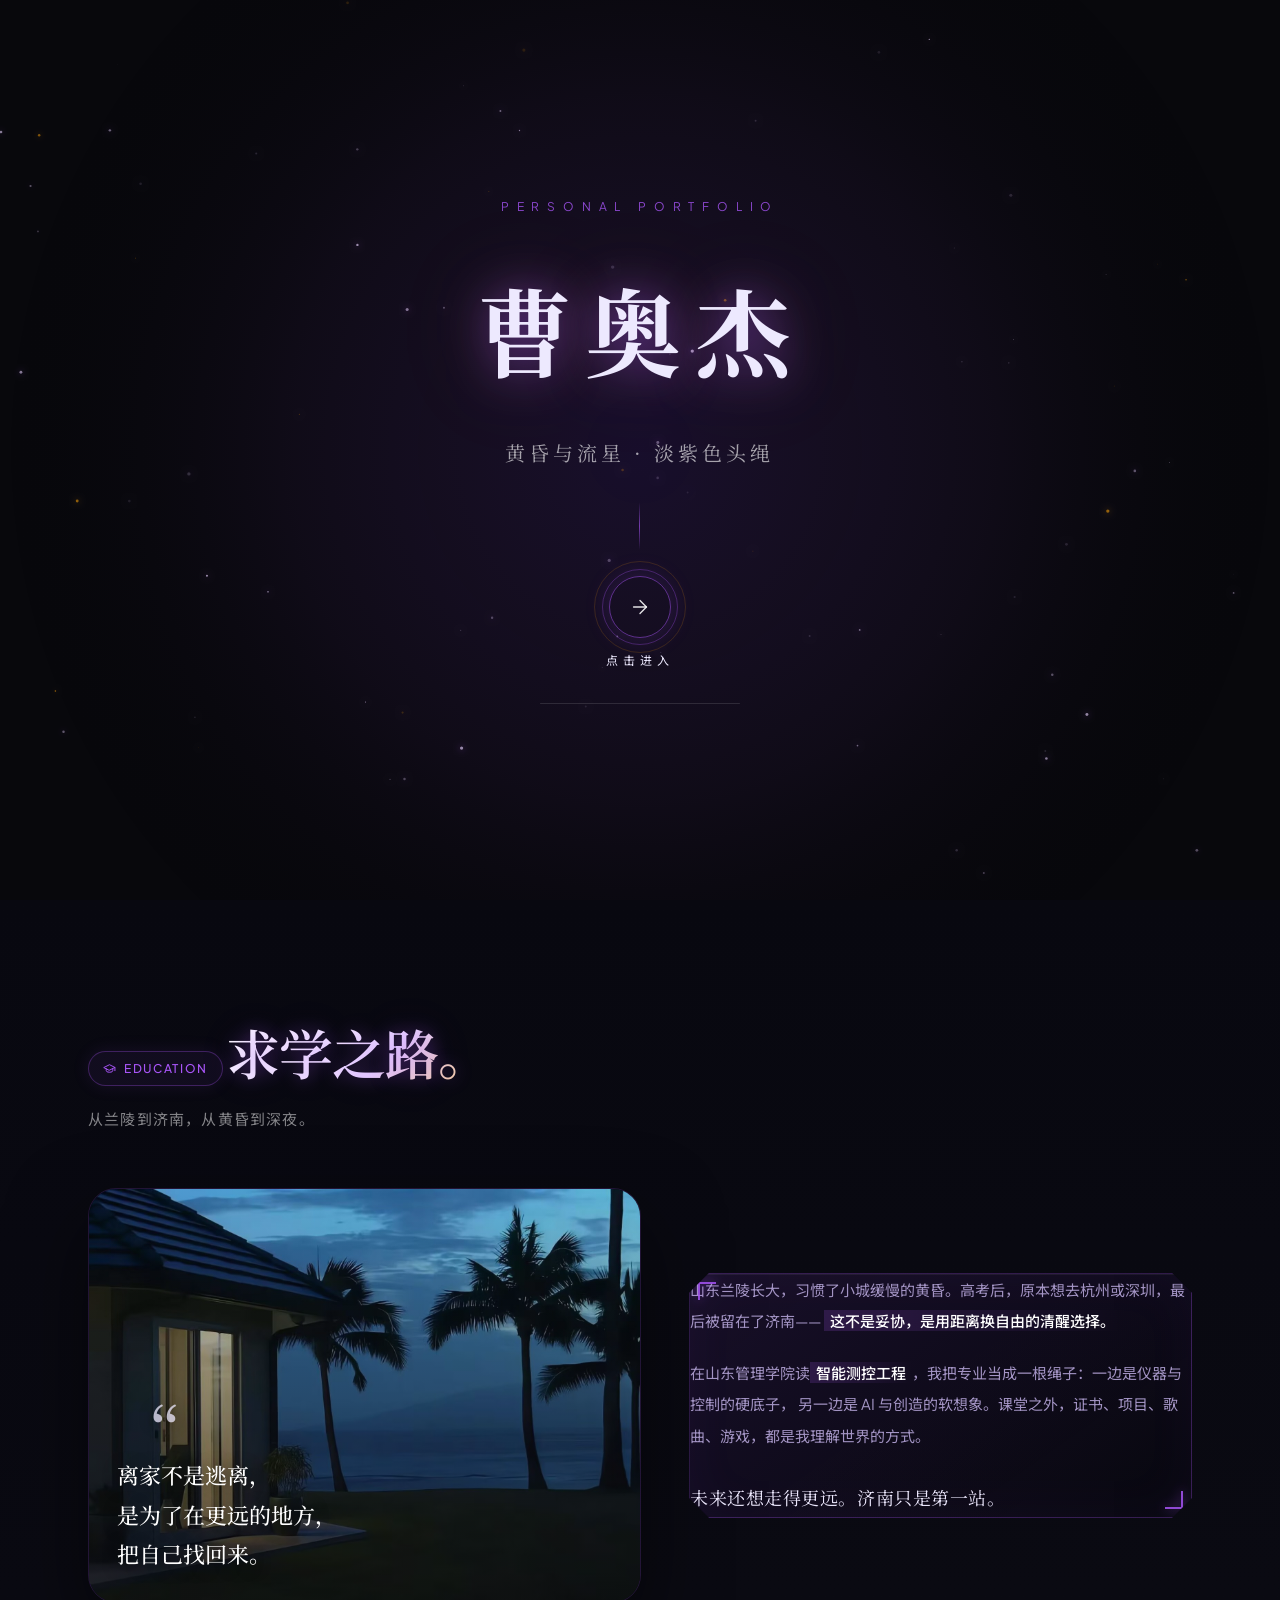
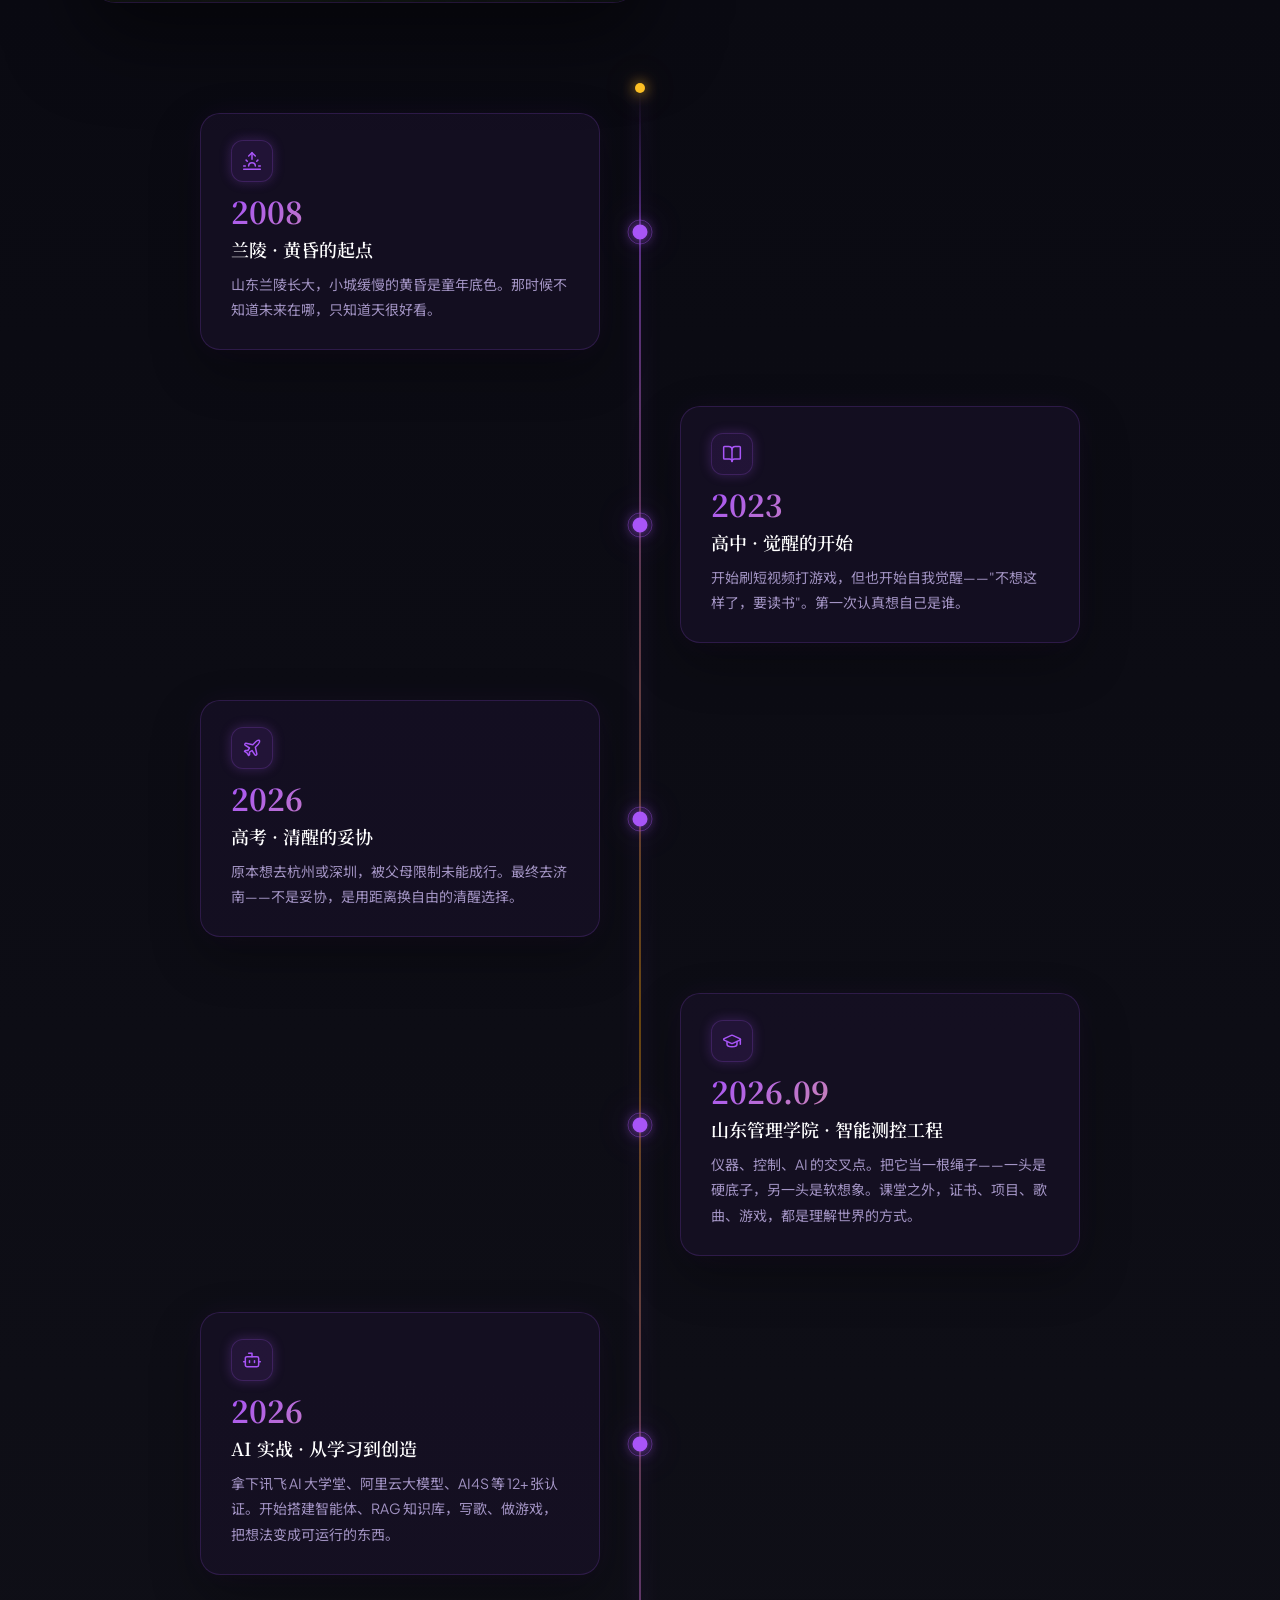
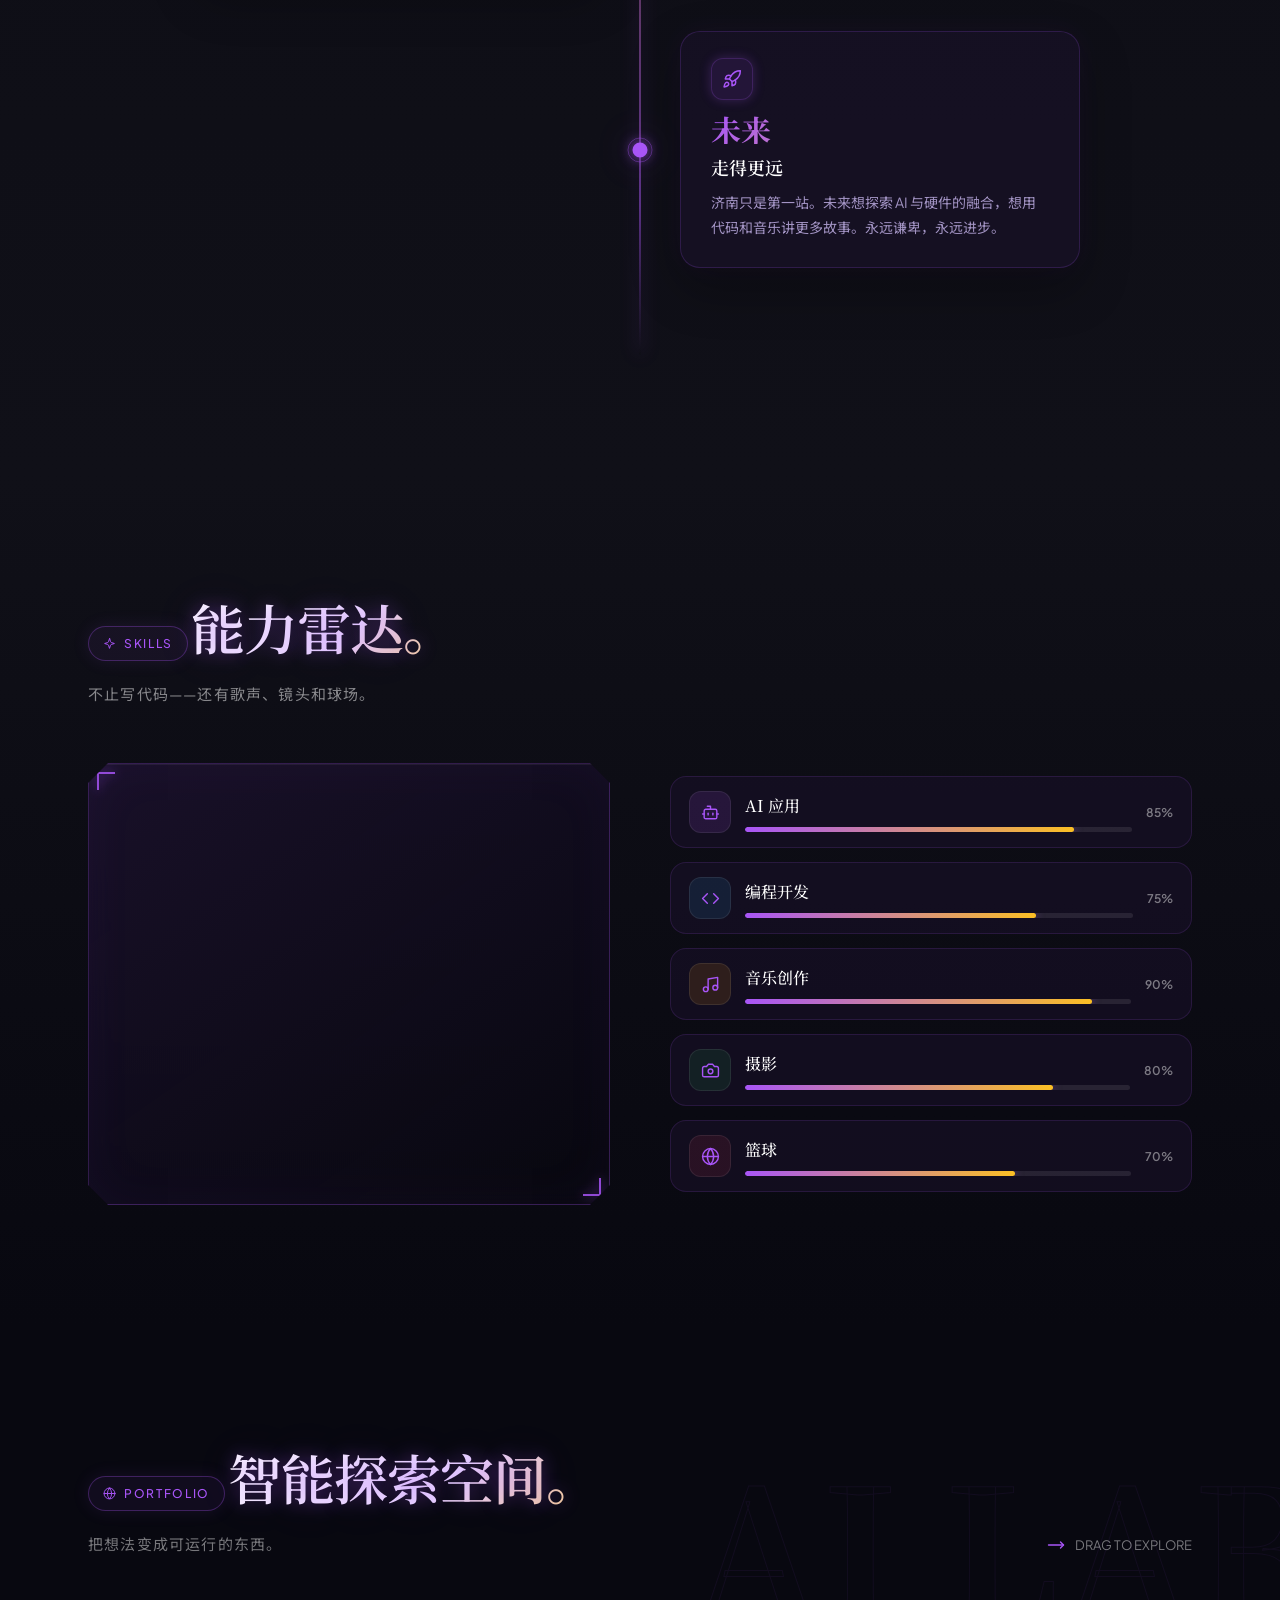
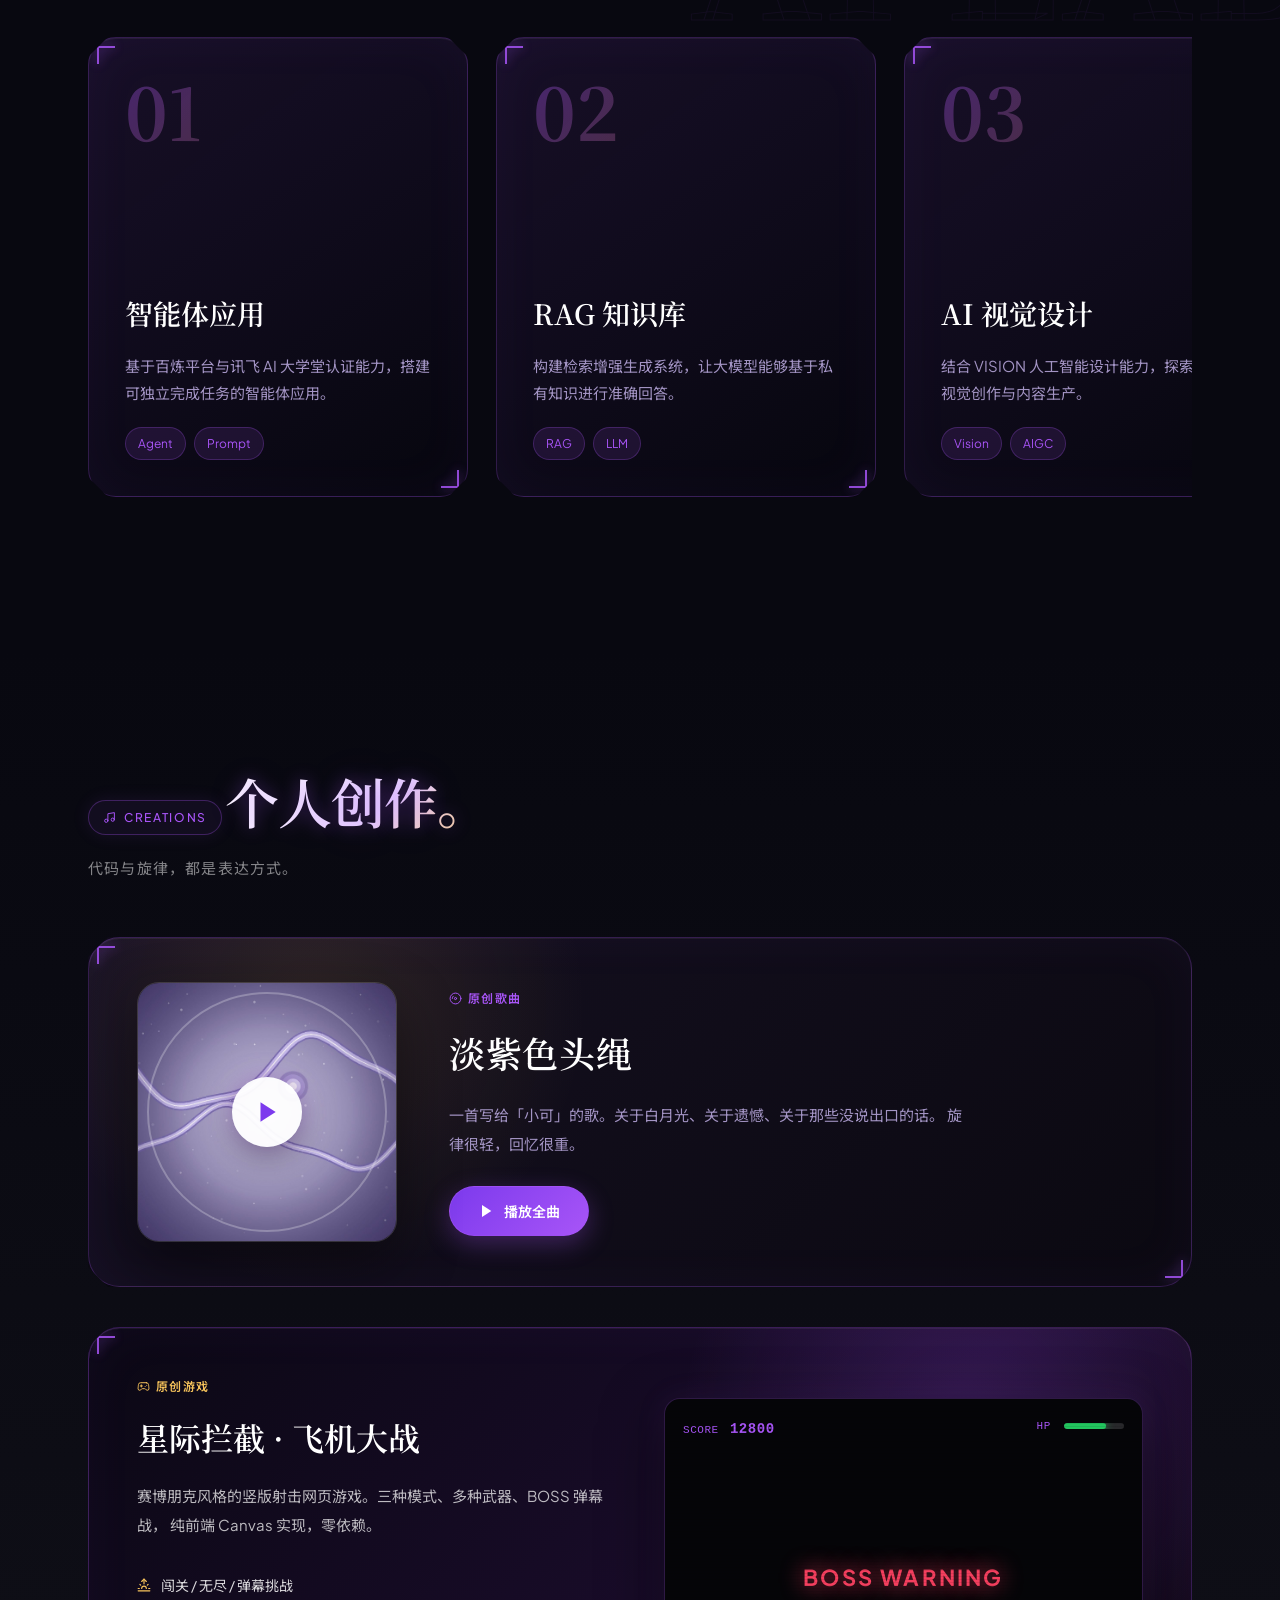
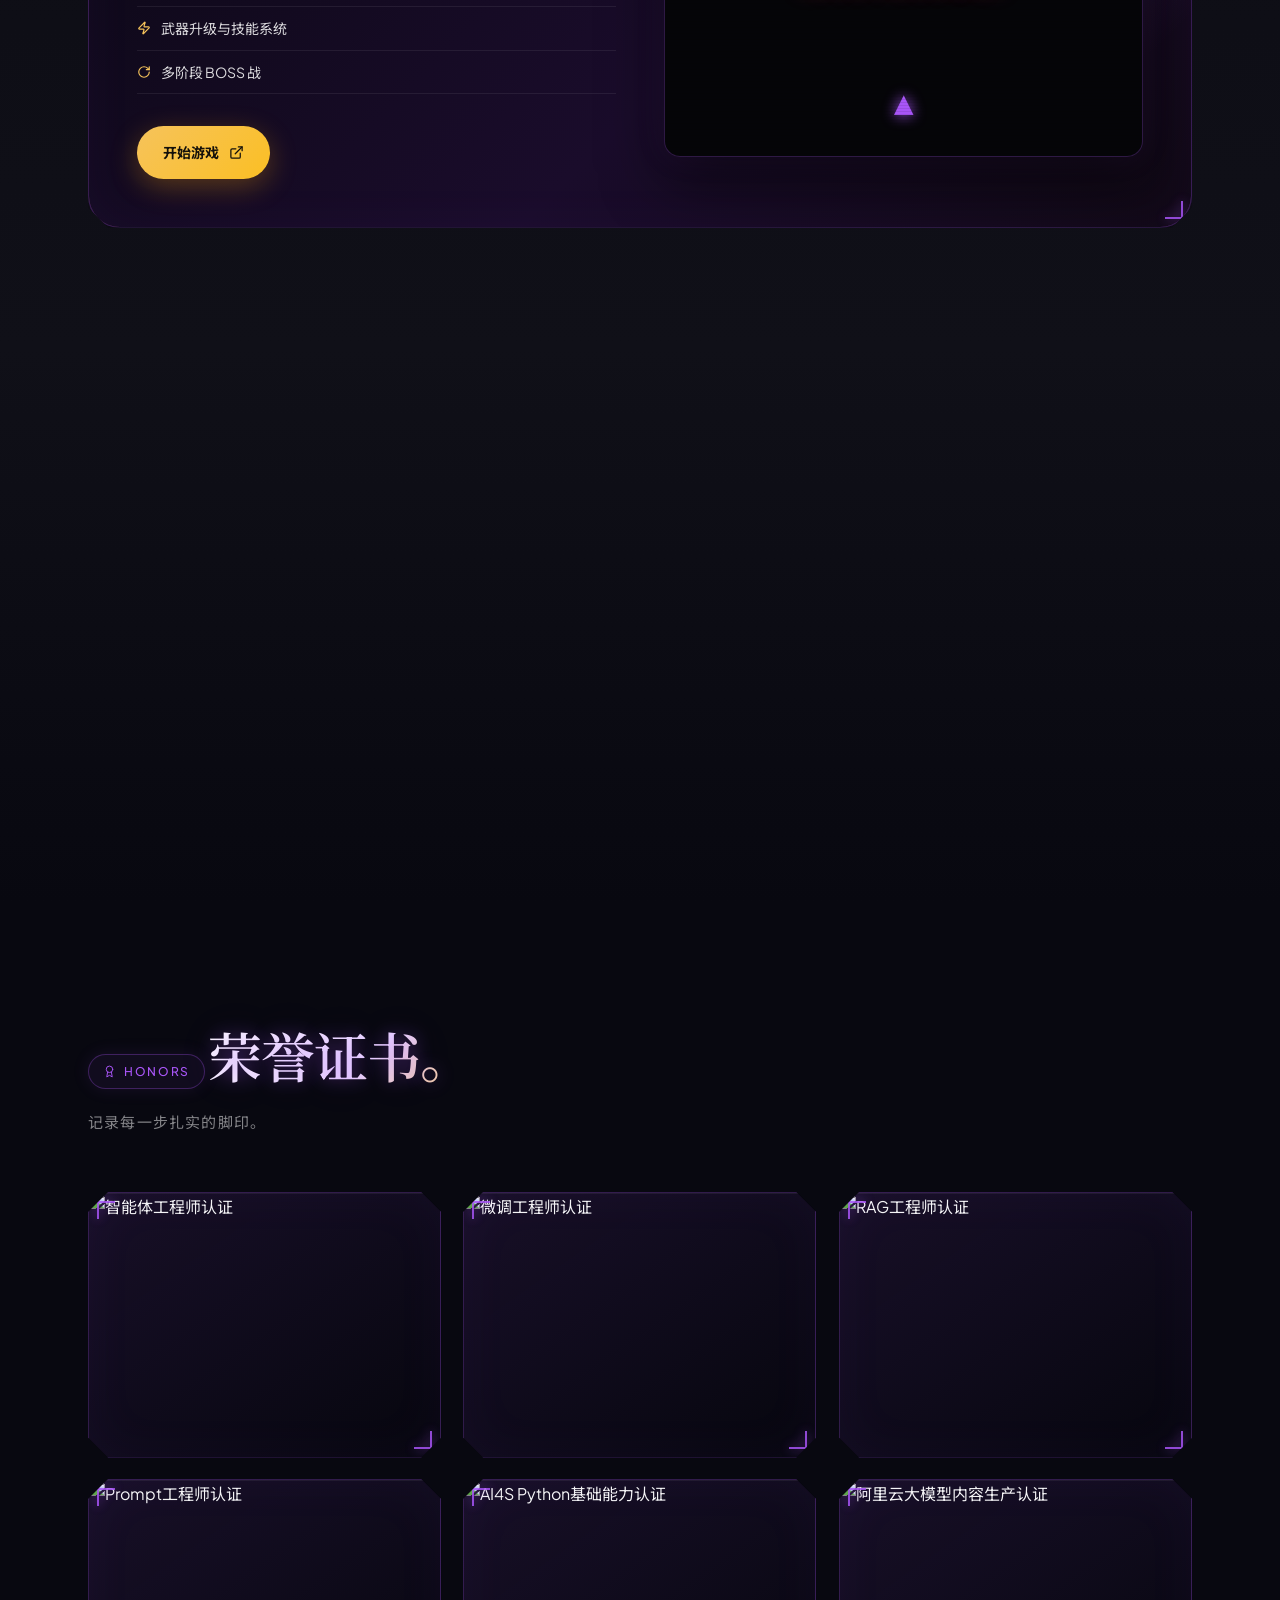
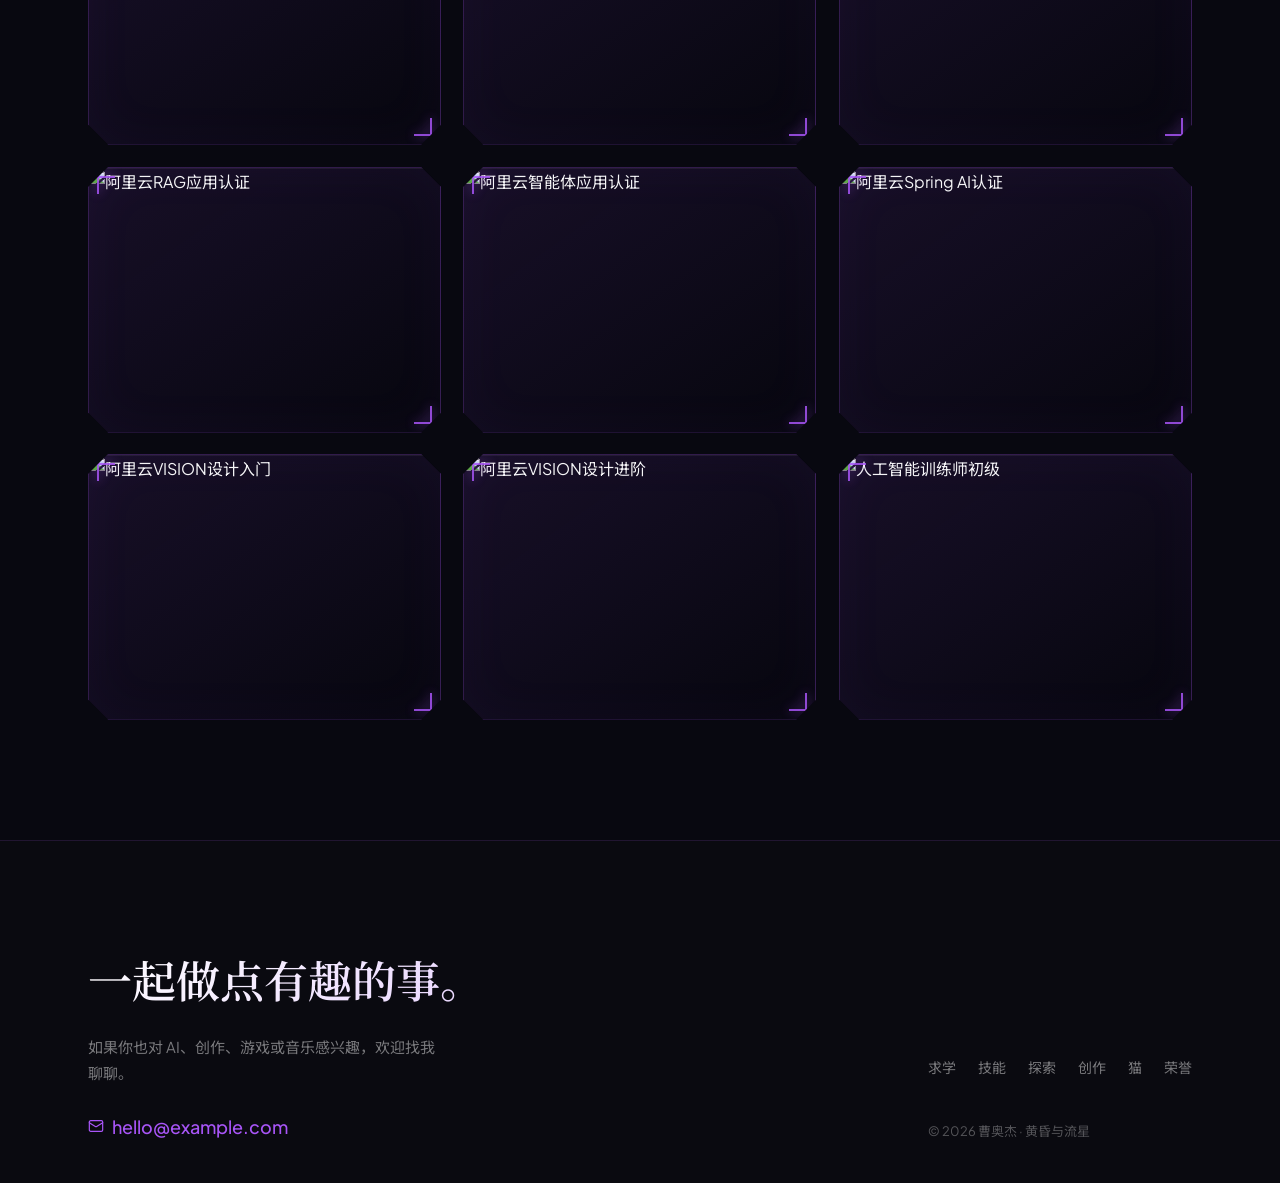
==== commit 96591a7d: "feat: hero layout rebuilt to reference screenshot (CAO AOJIE, pill tag, dual CTAs, orbital avatar)" ====
--- a/index.html
+++ b/index.html
@@ -1,80 +1,1979 @@
-<!doctype html>
+<!DOCTYPE html>
 <html lang="zh-CN">
 <head>
-<meta charset="utf-8">
-<meta name="viewport" content="width=device-width,initial-scale=1,viewport-fit=cover">
-<meta name="theme-color" content="#09090d">
-<meta name="description" content="Cao Aojie — digital portfolio / creative experiments / code & visual design.">
-<title>CAO AOJIE — Digital Portfolio</title>
+<meta charset="UTF-8">
+<meta name="viewport" content="width=device-width, initial-scale=1.0">
+<title>曹奥杰 · 黄昏与流星</title>
+<meta name="description" content="山东管理学院 · 智能测控工程 · 双子座 · 爱唱歌 · 爱打篮球 · 喜欢库里 · 喜欢摄影">
 <link rel="preconnect" href="https://fonts.googleapis.com">
 <link rel="preconnect" href="https://fonts.gstatic.com" crossorigin>
-<link href="https://fonts.googleapis.com/css2?family=Inter:wght@400;500;600;700&family=Noto+Sans+SC:wght@400;500;600;700&display=swap" rel="stylesheet">
+<link href="https://fonts.googleapis.com/css2?family=Inter:wght@300;400;500;600;700&family=Plus+Jakarta+Sans:wght@300;400;500;600;700&family=Noto+Sans+SC:wght@300;400;500;700&family=Noto+Serif+SC:wght@400;500;600;700&display=swap" rel="stylesheet">
 <style>
-:root{--bg:#09090d;--panel:rgba(255,255,255,.045);--line:rgba(255,255,255,.1);--text:#f5f3f8;--muted:rgba(245,243,248,.56);--violet:#b78cff;--violet2:#6f4cff;--gold:#e8bd72;--max:1240px;--ease:cubic-bezier(.16,1,.3,1)}
-*{box-sizing:border-box;margin:0}html{scroll-behavior:smooth}body{background:var(--bg);color:var(--text);font-family:Inter,"Noto Sans SC",sans-serif;line-height:1.7;overflow-x:hidden;-webkit-font-smoothing:antialiased}a{color:inherit;text-decoration:none}button{font:inherit;color:inherit}::selection{background:rgba(183,140,255,.35)}
-body:before{content:"";position:fixed;inset:0;pointer-events:none;z-index:20;opacity:.035;background-image:linear-gradient(rgba(255,255,255,.4) 1px,transparent 1px);background-size:100% 4px;mix-blend-mode:soft-light}
-.noise{position:fixed;inset:0;z-index:-1;pointer-events:none;background:radial-gradient(circle at 15% 10%,rgba(111,76,255,.15),transparent 28%),radial-gradient(circle at 88% 25%,rgba(232,189,114,.08),transparent 25%),radial-gradient(circle at 55% 80%,rgba(111,76,255,.1),transparent 32%);filter:blur(20px)}
-.container{width:min(var(--max),calc(100% - 72px));margin:auto}.eyebrow{font-size:11px;letter-spacing:.2em;text-transform:uppercase;color:var(--muted)}
-nav{position:fixed;z-index:50;top:0;left:0;right:0;height:76px;display:flex;align-items:center;justify-content:space-between;padding:0 36px;transition:.5s var(--ease)}nav.scrolled{height:62px;background:rgba(9,9,13,.72);backdrop-filter:blur(20px);border-bottom:1px solid var(--line)}
-.brand{display:flex;align-items:center;gap:11px;font-size:14px;font-weight:600;letter-spacing:.12em}.brand-mark{width:25px;height:25px;border:1px solid rgba(183,140,255,.65);border-radius:50%;position:relative}.brand-mark:after{content:"";position:absolute;width:5px;height:5px;border-radius:50%;background:var(--gold);top:3px;right:3px;box-shadow:0 0 12px var(--gold)}
-nav .links{display:flex;gap:30px}.links a{font-size:12px;color:var(--muted);transition:.3s}.links a:hover{color:#fff}@media(max-width:760px){nav{padding:0 20px}.links{display:none!important}}
-.hero{min-height:100svh;position:relative;display:grid;place-items:center;overflow:hidden}.hero-canvas{position:absolute;inset:0;width:100%;height:100%}.hero-inner{position:relative;z-index:2;width:min(var(--max),calc(100% - 72px));display:grid;grid-template-columns:1.15fr .85fr;gap:70px;align-items:center;padding-top:55px}.hero-copy{max-width:760px}.kicker{display:inline-flex;gap:10px;align-items:center;border:1px solid var(--line);background:rgba(255,255,255,.025);border-radius:100px;padding:7px 13px;color:var(--muted);font-size:11px;letter-spacing:.13em;margin-bottom:28px}.kicker i{width:6px;height:6px;border-radius:50%;background:var(--violet);box-shadow:0 0 14px var(--violet)}h1{font-size:clamp(64px,10.5vw,150px);line-height:.86;letter-spacing:-.075em;font-weight:700;margin-left:-7px}h1 span{display:block}h1 .accent{color:transparent;background:linear-gradient(110deg,#fff 0%,#d9c8ff 48%,var(--gold) 100%);-webkit-background-clip:text;background-clip:text}.hero-copy p{max-width:560px;color:var(--muted);font-size:15px;margin:30px 0 32px}.hero-actions{display:flex;gap:12px;flex-wrap:wrap}.btn{display:inline-flex;align-items:center;gap:10px;padding:12px 18px;border:1px solid var(--line);border-radius:999px;font-size:12px;background:rgba(255,255,255,.035);transition:.4s var(--ease)}.btn.primary{background:#f5f3f8;color:#0a0a0e;border-color:#f5f3f8}.btn:hover{transform:translateY(-3px);border-color:rgba(183,140,255,.6);box-shadow:0 15px 40px rgba(0,0,0,.25)}
-.orbit{width:min(390px,70vw);aspect-ratio:1;border-radius:50%;position:relative;margin:auto}.orbit:before,.orbit:after{content:"";position:absolute;border:1px solid rgba(183,140,255,.18);border-radius:50%;inset:0}.orbit:after{inset:13%;border-color:rgba(232,189,114,.18);transform:rotate(32deg) scaleX(1.35)}.portrait{position:absolute;inset:14%;border-radius:50%;overflow:hidden;border:1px solid rgba(255,255,255,.16);box-shadow:0 30px 90px rgba(0,0,0,.5),0 0 70px rgba(111,76,255,.13)}.portrait img{width:100%;height:100%;object-fit:cover;filter:saturate(.92) contrast(1.03)}.orbit-dot{position:absolute;width:8px;height:8px;border-radius:50%;background:var(--gold);top:3%;left:48%;box-shadow:0 0 18px var(--gold);animation:spin 12s linear infinite}.orbit-dot.two{background:var(--violet);box-shadow:0 0 18px var(--violet);top:auto;left:auto;right:9%;bottom:20%;animation-duration:17s}@keyframes spin{to{transform:rotate(360deg) translateX(8px) rotate(-360deg)}}
-.scroll{position:absolute;bottom:25px;left:50%;transform:translateX(-50%);font-size:10px;letter-spacing:.18em;color:var(--muted);display:flex;align-items:center;gap:10px}.scroll:before{content:"";width:32px;height:1px;background:var(--line)}
-.section{padding:145px 0}.section-head{display:flex;justify-content:space-between;gap:30px;align-items:end;margin-bottom:55px}.section-head h2{font-size:clamp(38px,6vw,78px);line-height:.95;letter-spacing:-.055em}.section-head p{max-width:330px;color:var(--muted);font-size:13px}.num{font-size:11px;color:var(--violet);letter-spacing:.16em;margin-bottom:15px}
-.intro{display:grid;grid-template-columns:1fr 2fr;gap:70px;border-top:1px solid var(--line);padding-top:24px}.intro .quote{font-size:clamp(22px,3vw,38px);line-height:1.35;letter-spacing:-.03em}.intro .copy{color:var(--muted);font-size:14px;max-width:600px}.stats{display:grid;grid-template-columns:repeat(4,1fr);gap:1px;background:var(--line);margin-top:70px}.stat{background:var(--bg);padding:28px 22px}.stat strong{font-size:28px;letter-spacing:-.04em}.stat small{display:block;color:var(--muted);font-size:10px;letter-spacing:.1em;text-transform:uppercase;margin-top:4px}
-.work-grid{display:grid;grid-template-columns:1.4fr .9fr;gap:18px}.work{position:relative;min-height:430px;border:1px solid var(--line);background:var(--panel);overflow:hidden;border-radius:28px;transition:.55s var(--ease)}.work:hover{transform:translateY(-7px);border-color:rgba(183,140,255,.35);box-shadow:0 30px 80px rgba(0,0,0,.28)}.work:first-child{grid-row:span 2;min-height:878px}.work-media{position:absolute;inset:0;background:linear-gradient(145deg,#18131e,#09090d)}.work-media img{width:100%;height:100%;object-fit:cover;opacity:.5;transition:.7s var(--ease)}.work:hover img{transform:scale(1.035);opacity:.62}.work:after{content:"";position:absolute;inset:0;background:linear-gradient(180deg,transparent 28%,rgba(5,5,8,.9) 100%)}.work-content{position:absolute;z-index:2;left:28px;right:28px;bottom:26px}.work-index{font-size:10px;color:var(--gold);letter-spacing:.15em}.work h3{font-size:clamp(25px,3vw,46px);letter-spacing:-.045em;margin:5px 0}.work p{color:rgba(255,255,255,.6);font-size:12px;max-width:500px}.tags{display:flex;flex-wrap:wrap;gap:6px;margin-top:13px}.tag{font-size:9px;color:rgba(255,255,255,.68);border:1px solid rgba(255,255,255,.12);padding:4px 8px;border-radius:100px;background:rgba(255,255,255,.04)}.arrow{position:absolute;right:25px;top:25px;width:42px;height:42px;border:1px solid var(--line);border-radius:50%;display:grid;place-items:center;z-index:3;transition:.35s}.work:hover .arrow{background:#fff;color:#111;transform:rotate(-45deg)}
-.create-grid{display:grid;grid-template-columns:repeat(3,1fr);gap:16px}.tile{min-height:370px;border:1px solid var(--line);border-radius:25px;padding:25px;position:relative;overflow:hidden;background:linear-gradient(145deg,rgba(255,255,255,.045),rgba(255,255,255,.012));transition:.45s var(--ease)}.tile:hover{transform:translateY(-6px);border-color:rgba(183,140,255,.3)}.tile .symbol{font-size:42px;line-height:1;margin-bottom:90px}.tile h3{font-size:23px;letter-spacing:-.035em}.tile p{color:var(--muted);font-size:12px;margin-top:8px}.tile .glow{position:absolute;width:220px;height:220px;border-radius:50%;right:-80px;top:-80px;background:rgba(111,76,255,.12);filter:blur(30px)}
-.play{border:1px solid var(--line);border-radius:30px;min-height:440px;position:relative;overflow:hidden;background:url('assets/music-bg.jpg') center/cover}.play:before{content:"";position:absolute;inset:0;background:linear-gradient(90deg,rgba(7,7,10,.93),rgba(7,7,10,.28)),linear-gradient(0deg,rgba(7,7,10,.72),transparent)}.play-content{position:relative;z-index:2;padding:48px;max-width:650px}.play h2{font-size:clamp(42px,7vw,90px);line-height:.9;letter-spacing:-.06em}.play p{color:var(--muted);font-size:13px;margin:22px 0 28px}.play .mini{display:flex;gap:8px;align-items:center;font-size:10px;letter-spacing:.15em;color:var(--gold)}
-.contact{min-height:72vh;display:grid;place-items:center;text-align:center;border-top:1px solid var(--line)}.contact h2{font-size:clamp(55px,10vw,140px);line-height:.82;letter-spacing:-.07em}.contact p{color:var(--muted);font-size:13px;margin:25px auto 28px;max-width:440px}.footer{display:flex;justify-content:space-between;padding:25px 0 35px;border-top:1px solid var(--line);font-size:10px;color:var(--muted);letter-spacing:.08em}.top{cursor:pointer}
-.reveal{opacity:0;transform:translateY(35px);transition:opacity .9s var(--ease),transform .9s var(--ease)}.reveal.show{opacity:1;transform:none}
-@media(max-width:900px){.container,.hero-inner{width:min(100% - 40px,700px)}.hero-inner{grid-template-columns:1fr;padding-top:80px}.hero-copy{order:2}.orbit{width:min(300px,72vw);order:1}.hero-copy p{margin-top:24px}.section{padding:100px 0}.intro{grid-template-columns:1fr;gap:25px}.stats{grid-template-columns:repeat(2,1fr)}.work-grid{grid-template-columns:1fr}.work:first-child{grid-row:auto;min-height:520px}.create-grid{grid-template-columns:1fr}.tile{min-height:280px}.tile .symbol{margin-bottom:55px}.section-head{display:block}.section-head p{margin-top:20px}.play-content{padding:34px 26px}}
-@media(max-width:520px){.container,.hero-inner{width:calc(100% - 32px)}.hero{min-height:900px}.hero-inner{gap:35px}.hero-copy{padding-bottom:55px}h1{font-size:19vw}.hero-copy p{font-size:13px}.stats{margin-top:45px}.stat{padding:20px 16px}.stat strong{font-size:23px}.section{padding:82px 0}.work{min-height:380px!important;border-radius:20px}.work:first-child{min-height:500px!important}.work-content{left:20px;right:20px;bottom:20px}.arrow{right:18px;top:18px}.play{min-height:380px;border-radius:20px}.footer{font-size:9px}.contact{min-height:60vh}}
-@media(prefers-reduced-motion:reduce){*,*:before,*:after{animation:none!important;transition:none!important;scroll-behavior:auto!important}}
+/* ============================================================
+   Luxury Dark Theme — 曹奥杰个人网站
+   #0D0D12 极深灰黑 · #A855F7 优雅淡紫 · #F59E0B 黄昏金
+============================================================ */
+:root{
+  --bg:#0D0D12;
+  --bg-soft:#121218;
+  --card:rgba(255,255,255,.03);
+  --card-hover:rgba(255,255,255,.06);
+  --border:rgba(255,255,255,.08);
+  --border-strong:rgba(255,255,255,.14);
+  --purple:#A855F7;
+  --purple-deep:#7C3AED;
+  --gold:#F59E0B;
+  --gold-soft:#FBBF24;
+  --ink:#F5F5F7;
+  --ink-soft:rgba(255,255,255,.72);
+  --muted:rgba(255,255,255,.45);
+  --serif:"Noto Serif SC","Songti SC",serif;
+  --sans:"Plus Jakarta Sans","Inter","Noto Sans SC",sans-serif;
+  --radius:20px;
+}
+*{margin:0;padding:0;box-sizing:border-box}
+html{scroll-behavior:smooth}
+body{
+  font-family:var(--sans);
+  color:var(--ink);
+  background:var(--bg);
+  line-height:1.75;
+  overflow-x:hidden;
+  -webkit-font-smoothing:antialiased;
+}
+::selection{background:rgba(168,85,247,.45);color:#fff}
+a{color:inherit;text-decoration:none}
+img{max-width:100%;display:block}
+button{font-family:inherit;cursor:pointer}
+
+/* 滚动条 */
+::-webkit-scrollbar{width:8px;height:8px}
+::-webkit-scrollbar-track{background:#0D0D12}
+::-webkit-scrollbar-thumb{background:rgba(168,85,247,.3);border-radius:4px}
+::-webkit-scrollbar-thumb:hover{background:rgba(168,85,247,.55)}
+
+/* 弥散渐变光斑背景 */
+.bg-aurora{
+  position:fixed;inset:0;z-index:-1;pointer-events:none;
+  background:
+    radial-gradient(640px 640px at 12% 8%, rgba(168,85,247,.10), transparent 62%),
+    radial-gradient(820px 820px at 88% 18%, rgba(245,158,11,.055), transparent 62%),
+    radial-gradient(720px 720px at 45% 92%, rgba(124,58,237,.08), transparent 62%),
+    radial-gradient(480px 480px at 78% 70%, rgba(168,85,247,.05), transparent 60%);
+  filter:blur(46px);
+  animation:auroraFloat 22s ease-in-out infinite alternate;
+}
+@keyframes auroraFloat{
+  0%{transform:translate3d(0,0,0) scale(1)}
+  50%{transform:translate3d(-2%,2%,0) scale(1.06)}
+  100%{transform:translate3d(2%,-2%,0) scale(1.03)}
+}
+
+/* 鼠标光圈 */
+.cursor-halo{
+  position:fixed;left:0;top:0;width:38px;height:38px;border-radius:50%;
+  border:1px solid rgba(168,85,247,.55);
+  background:radial-gradient(circle,rgba(168,85,247,.16),rgba(255,255,255,.05) 45%,transparent 70%);
+  box-shadow:0 0 26px rgba(168,85,247,.4),0 0 60px rgba(245,158,11,.12),inset 0 0 12px rgba(255,255,255,.08);
+  pointer-events:none;z-index:9999;transform:translate(-50%,-50%);
+  transition:width .2s,height .2s,background .2s,border-color .2s,box-shadow .2s;
+  mix-blend-mode:screen;
+}
+.cursor-halo.hover{
+  width:58px;height:58px;border-color:rgba(245,158,11,.65);
+  background:radial-gradient(circle,rgba(245,158,11,.18),rgba(168,85,247,.08) 45%,transparent 70%);
+  box-shadow:0 0 34px rgba(245,158,11,.45),0 0 70px rgba(168,85,247,.28);
+}
+.cursor-dot{
+  position:fixed;left:0;top:0;width:6px;height:6px;border-radius:50%;background:#fff;
+  pointer-events:none;z-index:10000;transform:translate(-50%,-50%);box-shadow:0 0 14px rgba(168,85,247,.9);
+  mix-blend-mode:screen;
+}
+@media(pointer:coarse){.cursor-halo,.cursor-dot{display:none}}
+
+/* 全局赛博朋克音浪 */
+.audio-waves{
+  position:fixed;top:0;bottom:0;width:54px;z-index:5;pointer-events:none;
+  display:flex;align-items:center;justify-content:center;gap:5px;
+  opacity:.5;filter:blur(.4px);
+}
+.audio-waves.left{left:0;padding-left:14px}
+.audio-waves.right{right:0;padding-right:14px}
+.wave-col{display:flex;flex-direction:column;align-items:center;gap:5px}
+.wave-bar{
+  width:4px;border-radius:999px;background:linear-gradient(180deg,var(--purple) 0%,var(--gold) 100%);
+  box-shadow:0 0 10px rgba(168,85,247,.45),0 0 18px rgba(245,158,11,.22);
+  transition:height .08s ease-out;opacity:.85;
+}
+@media(max-width:900px){.audio-waves{width:32px;gap:3px;opacity:.32}.wave-bar{width:2.5px}}
+@media(max-width:600px){.audio-waves{display:none}}
+
+.wrap{max-width:1200px;margin:0 auto;padding:0 48px}
+.section{padding:120px 0;position:relative}
+.section-title{
+  font-family:var(--serif);font-size:clamp(32px,5vw,54px);
+  font-weight:600;letter-spacing:-.02em;line-height:1.2;margin-bottom:16px;
+  background:linear-gradient(135deg,#fff 0%,#e9d5ff 60%,var(--gold-soft) 130%);
+  -webkit-background-clip:text;-webkit-text-fill-color:transparent;
+  background-clip:text;
+}
+.section-subtitle{font-size:15px;color:var(--muted);letter-spacing:.08em;text-transform:uppercase;margin-bottom:56px;display:block}
+.label{
+  display:inline-flex;align-items:center;gap:8px;font-size:12px;font-weight:500;letter-spacing:.14em;
+  color:var(--purple);border:1px solid rgba(168,85,247,.3);padding:6px 14px;border-radius:999px;margin-bottom:20px;
+  background:rgba(168,85,247,.06);
+}
+.label svg{width:13px;height:13px}
+
+/* 入场动画 reveal */
+.reveal{opacity:0;transform:translateY(40px);transition:opacity .9s ease,transform .9s cubic-bezier(.16,1,.3,1)}
+.reveal.active{opacity:1;transform:none}
+.reveal.delay-1{transition-delay:.1s}
+.reveal.delay-2{transition-delay:.2s}
+.reveal.delay-3{transition-delay:.3s}
+
+/* 导航 */
+nav{
+  position:fixed;top:0;left:0;right:0;z-index:100;
+  display:flex;justify-content:space-between;align-items:center;padding:20px 48px;
+  transition:background .4s,padding .4s,border-color .4s,backdrop-filter .4s;
+  border-bottom:1px solid transparent;
+}
+nav.scrolled{
+  background:rgba(13,13,18,.72);
+  backdrop-filter:blur(16px);-webkit-backdrop-filter:blur(16px);
+  border-bottom:1px solid var(--border);padding:14px 48px;
+}
+.logo{font-family:var(--serif);font-size:19px;font-weight:700;letter-spacing:.06em;color:#fff;display:flex;align-items:center;gap:8px}
+.logo svg{width:18px;height:18px;stroke:var(--purple)}
+.logo b{background:linear-gradient(135deg,var(--purple),var(--gold));-webkit-background-clip:text;-webkit-text-fill-color:transparent;background-clip:text}
+.nav-links{display:flex;gap:34px}
+.nav-links a{font-size:14px;color:var(--ink-soft);position:relative;transition:color .25s;font-weight:500;display:inline-flex;align-items:center;gap:6px}
+.nav-links a svg{width:14px;height:14px;stroke:var(--muted);transition:stroke .25s}
+.nav-links a::after{content:"";position:absolute;left:0;right:100%;bottom:-4px;height:1.5px;background:linear-gradient(90deg,var(--gold),var(--purple));transition:right .3s cubic-bezier(.16,1,.3,1)}
+.nav-links a:hover{color:#fff}
+.nav-links a:hover::after{right:0}
+.nav-links a:hover svg{stroke:var(--purple)}
+@media(max-width:900px){.nav-links{display:none}}
+
+/* ============ HERO ============ */
+.hero{min-height:100vh;display:flex;flex-direction:column;justify-content:center;position:relative;overflow:hidden}
+#heroCanvas{position:absolute;inset:0;width:100%;height:100%;pointer-events:none;z-index:0}
+.hero-content{position:relative;z-index:3;width:100%;padding-top:80px}
+.hero-grid{display:grid;grid-template-columns:1fr 1fr;gap:60px;align-items:center;position:relative;z-index:3}
+.hero-left{padding-left:48px}
+.hero-labels{display:flex;flex-wrap:wrap;gap:10px;margin-bottom:28px}
+.hero-tag{
+  font-size:12px;font-weight:500;letter-spacing:.06em;color:rgba(255,255,255,.85);
+  background:rgba(255,255,255,.04);backdrop-filter:blur(12px);-webkit-backdrop-filter:blur(12px);
+  border:1px solid var(--border);padding:7px 14px;border-radius:999px;
+  display:inline-flex;align-items:center;gap:7px;transition:transform .25s,border-color .25s,box-shadow .25s;
+}
+.hero-tag svg{width:13px;height:13px;stroke:var(--purple)}
+.hero-tag:hover{transform:translateY(-2px);border-color:rgba(168,85,247,.45);box-shadow:0 6px 20px rgba(168,85,247,.18)}
+.hero-name{
+  font-family:var(--serif);font-size:clamp(56px,8.5vw,112px);font-weight:700;letter-spacing:-.03em;line-height:1;margin-bottom:20px;color:#fff;
+  text-shadow:0 0 50px rgba(168,85,247,.25),0 0 100px rgba(168,85,247,.12);
+}
+.hero-name .given{
+  background:linear-gradient(120deg,var(--gold) 0%,var(--purple) 55%,#e9d5ff 100%);
+  background-size:200% 100%;
+  -webkit-background-clip:text;-webkit-text-fill-color:transparent;background-clip:text;
+  animation:nameShine 5s ease-in-out infinite;
+}
+@keyframes nameShine{0%,100%{background-position:0% 0}50%{background-position:100% 0}}
+.hero-major{font-size:clamp(18px,2.2vw,24px);color:#fff;font-weight:500;margin-bottom:16px;display:flex;align-items:center;gap:12px;flex-wrap:wrap}
+.hero-major svg{width:20px;height:20px;stroke:var(--gold)}
+.hero-desc{font-size:16px;color:var(--ink-soft);max-width:460px;margin-bottom:36px;line-height:1.95}
+.hero-cta{
+  display:inline-flex;align-items:center;gap:10px;
+  background:linear-gradient(135deg,var(--purple-deep) 0%,var(--purple) 100%);color:#fff;
+  padding:14px 30px;border-radius:999px;font-size:14px;font-weight:600;
+  border:1px solid rgba(168,85,247,.5);
+  transition:transform .25s,box-shadow .25s,filter .25s;
+  box-shadow:0 8px 32px rgba(168,85,247,.3),0 0 0 0 rgba(168,85,247,0);
+}
+.hero-cta:hover{transform:translateY(-2px);box-shadow:0 14px 44px rgba(168,85,247,.5),0 0 26px rgba(168,85,247,.3)}
+.hero-cta svg{width:17px;height:17px}
+.hero-right{display:flex;justify-content:center;align-items:center;position:relative}
+.avatar-wrap{position:relative;width:min(320px,70vw);aspect-ratio:1/1}
+.avatar-ring{
+  position:absolute;inset:-14px;border-radius:50%;
+  border:1px solid rgba(168,85,247,.35);
+  box-shadow:0 0 40px rgba(168,85,247,.18),inset 0 0 30px rgba(168,85,247,.08);
+  animation:ringSpin 16s linear infinite;
+}
+.avatar-ring::before{
+  content:"";position:absolute;top:-3px;left:50%;width:8px;height:8px;border-radius:50%;
+  background:var(--gold);box-shadow:0 0 14px var(--gold),0 0 28px rgba(245,158,11,.5);
+}
+.avatar-ring.ring2{inset:-30px;border-style:dashed;border-color:rgba(245,158,11,.22);animation:ringSpin 26s linear infinite reverse}
+.avatar-ring.ring2::before{background:var(--purple);box-shadow:0 0 14px var(--purple)}
+@keyframes ringSpin{to{transform:rotate(360deg)}}
+.avatar{
+  width:100%;height:100%;object-fit:cover;border-radius:50%;
+  border:1px solid rgba(255,255,255,.25);position:relative;z-index:1;
+  box-shadow:0 30px 80px rgba(0,0,0,.5),0 0 0 8px rgba(13,13,18,.6);
+  filter:saturate(1.05);
+}
+.scroll-hint{
+  position:absolute;bottom:28px;left:50%;transform:translateX(-50%);z-index:10;
+  display:flex;flex-direction:column;align-items:center;gap:8px;
+  color:var(--muted);font-size:12px;letter-spacing:.12em;animation:bounce 2s infinite;
+}
+.scroll-hint svg{width:18px;height:18px;stroke:var(--muted)}
+@keyframes bounce{0%,100%{transform:translateX(-50%) translateY(0)}50%{transform:translateX(-50%) translateY(8px)}}
+@media(max-width:900px){
+  .hero-grid{grid-template-columns:1fr;text-align:center;gap:48px;padding:0 24px}
+  .hero-left{padding-left:0}
+  .hero-labels{justify-content:center}
+  .hero-desc{margin-left:auto;margin-right:auto}
+  .hero-right{order:-1;padding-top:50px}
+}
+@media(max-width:600px){
+  .wrap{padding:0 24px}
+  nav{padding:16px 24px}
+  nav.scrolled{padding:12px 24px}
+  .section{padding:90px 0}
+}
+
+/* ============ 求学之路 ============ */
+.edu-section{background:linear-gradient(180deg,var(--bg) 0%,#101018 100%)}
+.edu-atmosphere{display:grid;grid-template-columns:1.1fr 1fr;gap:48px;align-items:center;margin-bottom:80px}
+.edu-house{
+  position:relative;border-radius:28px;overflow:hidden;aspect-ratio:4/3;
+  box-shadow:0 32px 80px rgba(0,0,0,.5);
+  border:1px solid var(--border);
+}
+.edu-house img{width:100%;height:100%;object-fit:cover;transition:transform 8s ease}
+.edu-house:hover img{transform:scale(1.08)}
+.edu-house-overlay{position:absolute;inset:0;background:linear-gradient(180deg,rgba(13,13,18,.15) 0%,rgba(13,13,18,.65) 100%)}
+.edu-house-text{position:absolute;bottom:28px;left:28px;right:28px;z-index:2;font-family:var(--serif);color:#fff;text-shadow:0 2px 16px rgba(0,0,0,.5)}
+.edu-house-text p{font-size:22px;line-height:1.8;font-weight:500}
+.edu-quote-mark{font-size:64px;line-height:1;color:var(--purple);opacity:.75;display:block;margin-bottom:-8px;font-family:var(--serif)}
+.edu-story{font-size:15px;color:var(--ink-soft);line-height:2.1;display:flex;flex-direction:column;gap:20px}
+.edu-story strong{color:#fff;font-weight:500;background:linear-gradient(90deg,rgba(168,85,247,.16),transparent);padding:1px 6px}
+.edu-story-final{font-family:var(--serif);font-size:18px;color:#fff;margin-top:8px;letter-spacing:.03em}
+@media(max-width:900px){
+  .edu-atmosphere{grid-template-columns:1fr;gap:36px}
+  .edu-house{aspect-ratio:16/10}
+  .edu-house-text p{font-size:18px}
+}
+
+/* 星轨时间线 */
+.timeline{position:relative;padding:30px 0;margin-top:10px}
+.timeline::before{
+  content:"";position:absolute;left:50%;top:0;bottom:0;width:2px;transform:translateX(-50%);
+  background:linear-gradient(180deg,transparent 0%,rgba(168,85,247,.5) 8%,rgba(245,158,11,.4) 50%,rgba(168,85,247,.5) 92%,transparent 100%);
+  box-shadow:0 0 18px rgba(168,85,247,.35);
+}
+.timeline-line-fill{
+  position:absolute;left:50%;top:0;width:2px;height:0;transform:translateX(-50%);
+  background:linear-gradient(180deg,var(--purple) 0%,var(--gold) 100%);
+  box-shadow:0 0 16px rgba(168,85,247,.7),0 0 40px rgba(245,158,11,.3);
+  transition:height .1s linear;z-index:1;
+}
+.tl-comet{
+  position:absolute;left:50%;top:0;width:10px;height:10px;border-radius:50%;transform:translateX(-50%);
+  background:radial-gradient(circle,#fff 0%,var(--purple) 45%,transparent 75%);
+  box-shadow:0 0 16px var(--purple),0 0 34px rgba(245,158,11,.4);
+  animation:cometRun 7s linear infinite;z-index:2;pointer-events:none;
+}
+@keyframes cometRun{0%{top:-2%}100%{top:102%}}
+.tl-node{position:relative;display:flex;align-items:center;margin-bottom:56px;opacity:0;transform:translateY(30px);transition:opacity .6s,transform .6s}
+.tl-node.active{opacity:1;transform:translateY(0)}
+.tl-node:nth-child(odd){justify-content:flex-end;padding-right:calc(50% + 40px)}
+.tl-node:nth-child(even){justify-content:flex-start;padding-left:calc(50% + 40px)}
+.tl-dot{
+  position:absolute;left:50%;top:50%;transform:translate(-50%,-50%);
+  width:15px;height:15px;border-radius:50%;background:var(--bg);
+  border:2px solid rgba(168,85,247,.55);z-index:3;transition:all .4s;
+}
+.tl-node.active .tl-dot{
+  background:linear-gradient(135deg,var(--purple),var(--gold));border-color:transparent;
+  box-shadow:0 0 0 5px rgba(168,85,247,.14),0 0 22px rgba(168,85,247,.65),0 0 44px rgba(245,158,11,.3);
+}
+.tl-dot::before{
+  content:"";position:absolute;inset:-7px;border-radius:50%;
+  border:1px solid rgba(168,85,247,.35);opacity:0;transition:opacity .4s;
+}
+.tl-node.active .tl-dot::before{opacity:1;animation:tlPulse 2.2s ease-in-out infinite}
+@keyframes tlPulse{0%,100%{transform:scale(1);opacity:.55}50%{transform:scale(1.55);opacity:0}}
+.tl-card{
+  max-width:400px;background:var(--card);border:1px solid var(--border);border-radius:20px;
+  padding:26px 30px;transition:all .4s;position:relative;
+  backdrop-filter:blur(16px);-webkit-backdrop-filter:blur(16px);
+}
+.tl-node.active .tl-card{border-color:rgba(168,85,247,.35);background:rgba(168,85,247,.05);box-shadow:0 20px 50px rgba(0,0,0,.3),0 0 30px rgba(168,85,247,.06)}
+.tl-card:hover{transform:translateY(-5px);border-color:rgba(168,85,247,.55);box-shadow:0 24px 60px rgba(0,0,0,.4),0 0 40px rgba(168,85,247,.1)}
+.tl-icon{
+  width:42px;height:42px;border-radius:12px;background:rgba(168,85,247,.1);
+  display:flex;align-items:center;justify-content:center;margin-bottom:14px;
+  border:1px solid rgba(168,85,247,.2);
+}
+.tl-icon svg{width:20px;height:20px;stroke:var(--purple)}
+.tl-year{font-family:var(--serif);font-size:30px;font-weight:700;background:linear-gradient(135deg,var(--purple),var(--gold));-webkit-background-clip:text;-webkit-text-fill-color:transparent;background-clip:text;line-height:1;margin-bottom:8px}
+.tl-title{font-family:var(--serif);font-size:18px;font-weight:600;color:#fff;margin-bottom:6px}
+.tl-desc{font-size:14px;color:var(--ink-soft);line-height:1.85}
+@media(max-width:768px){
+  .timeline::before,.timeline-line-fill,.tl-comet{left:20px}
+  .tl-node:nth-child(odd),.tl-node:nth-child(even){justify-content:flex-start;padding-left:56px;padding-right:0}
+  .tl-dot{left:20px}
+  .tl-card{max-width:100%}
+}
+
+/* ============ 能力雷达（霓虹） ============ */
+.radar-section{background:linear-gradient(180deg,#101018 0%,var(--bg) 100%);position:relative;overflow:hidden}
+.radar-inner{display:grid;grid-template-columns:1fr 1fr;gap:60px;align-items:center;position:relative;z-index:1}
+.radar-canvas-wrap{position:relative;display:flex;justify-content:center;align-items:center}
+#radarCanvas{max-width:440px;width:100%;height:auto;cursor:crosshair;filter:drop-shadow(0 0 24px rgba(168,85,247,.25))}
+.radar-tooltip{
+  position:absolute;background:rgba(18,18,26,.9);border:1px solid rgba(168,85,247,.45);border-radius:14px;
+  padding:14px 18px;pointer-events:none;opacity:0;transition:opacity .2s;z-index:10;
+  backdrop-filter:blur(16px);-webkit-backdrop-filter:blur(16px);
+  box-shadow:0 16px 48px rgba(0,0,0,.55),0 0 30px rgba(168,85,247,.15);min-width:170px;
+}
+.radar-tooltip.show{opacity:1}
+.radar-tooltip .rt-name{font-family:var(--serif);font-size:17px;font-weight:600;color:var(--purple);margin-bottom:4px}
+.radar-tooltip .rt-level{font-size:13px;color:rgba(255,255,255,.72);margin-bottom:6px}
+.radar-tooltip .rt-desc{font-size:12px;color:var(--muted);line-height:1.65}
+.radar-legend{display:flex;flex-direction:column;gap:14px}
+.radar-legend-item{
+  display:flex;align-items:center;gap:14px;padding:14px 18px;border-radius:16px;
+  background:var(--card);border:1px solid var(--border);transition:all .3s;cursor:pointer;
+  backdrop-filter:blur(12px);-webkit-backdrop-filter:blur(12px);
+}
+.radar-legend-item:hover,.radar-legend-item.active{
+  background:rgba(168,85,247,.08);border-color:rgba(168,85,247,.5);
+  transform:translateX(6px);box-shadow:0 8px 30px rgba(168,85,247,.12);
+}
+.radar-legend-icon{
+  width:42px;height:42px;border-radius:12px;display:flex;align-items:center;justify-content:center;
+  font-size:20px;flex-shrink:0;border:1px solid rgba(255,255,255,.08);
+}
+.radar-legend-icon svg{width:19px;height:19px;stroke:var(--purple)}
+.radar-legend-info{flex:1}
+.radar-legend-name{font-family:var(--serif);font-size:16px;font-weight:500;color:#fff;margin-bottom:2px}
+.radar-legend-bar{height:5px;background:rgba(255,255,255,.09);border-radius:999px;overflow:hidden;margin-top:7px}
+.radar-legend-fill{height:100%;border-radius:999px;transition:width 1.3s cubic-bezier(.16,1,.3,1);box-shadow:0 0 10px rgba(168,85,247,.5)}
+.radar-legend-pct{font-size:12px;color:var(--muted);margin-left:auto;white-space:nowrap;font-weight:600}
+@media(max-width:900px){
+  .radar-inner{grid-template-columns:1fr;gap:40px}
+}
+
+/* ============ 智能探索空间 ============ */
+.ai-section{background:var(--bg);position:relative;overflow:hidden}
+.ai-section::before{
+  content:"AI LAB";position:absolute;top:60px;right:-40px;font-family:var(--serif);font-size:180px;font-weight:700;
+  color:transparent;-webkit-text-stroke:1px rgba(168,85,247,.12);opacity:.55;pointer-events:none;z-index:0;
+}
+.ai-header{position:relative;z-index:1;display:flex;justify-content:space-between;align-items:flex-end;margin-bottom:48px}
+.drag-hint{display:flex;align-items:center;gap:10px;font-size:13px;color:var(--muted)}
+.drag-hint svg{width:18px;height:18px;stroke:var(--purple)}
+.drag-hint span{display:inline-block;animation:dragMove 1.5s ease-in-out infinite}
+@keyframes dragMove{0%,100%{transform:translateX(0)}50%{transform:translateX(8px)}}
+.ai-track-wrap{position:relative;z-index:1;margin:0 -48px;padding:20px 48px;overflow:hidden}
+.ai-track{display:flex;gap:28px;cursor:grab;user-select:none;overflow-x:auto;scroll-behavior:auto;scrollbar-width:none;padding:12px 0}
+.ai-track::-webkit-scrollbar{display:none}
+.ai-track:active{cursor:grabbing}
+.ai-card{
+  flex:0 0 380px;height:460px;background:var(--card);border-radius:28px;border:1px solid var(--border);
+  position:relative;overflow:hidden;display:flex;flex-direction:column;justify-content:space-between;padding:36px;
+  transition:transform .4s cubic-bezier(.16,1,.3,1),box-shadow .4s,border-color .4s;
+  backdrop-filter:blur(16px);-webkit-backdrop-filter:blur(16px);
+}
+.ai-card::before{
+  content:"";position:absolute;inset:-1px;border-radius:28px;padding:1px;pointer-events:none;z-index:1;
+  background:linear-gradient(135deg,rgba(168,85,247,.0),rgba(168,85,247,.0));
+  -webkit-mask:linear-gradient(#fff 0 0) content-box,linear-gradient(#fff 0 0);
+  -webkit-mask-composite:xor;mask-composite:exclude;
+  opacity:0;transition:opacity .5s;
+}
+.ai-card:hover{border-color:rgba(168,85,247,.55);box-shadow:0 0 0 1px rgba(168,85,247,.2),0 24px 70px rgba(124,58,237,.25),0 0 46px rgba(168,85,247,.18);animation:neonBreath 2.6s ease-in-out infinite}
+.ai-card:hover::before{opacity:1;background:linear-gradient(135deg,var(--purple),var(--gold))}
+@keyframes neonBreath{
+  0%,100%{box-shadow:0 0 0 1px rgba(168,85,247,.2),0 24px 70px rgba(124,58,237,.25),0 0 34px rgba(168,85,247,.16)}
+  50%{box-shadow:0 0 0 1px rgba(245,158,11,.25),0 24px 70px rgba(124,58,237,.3),0 0 56px rgba(245,158,11,.2)}
+}
+.ai-card .number{font-family:var(--serif);font-size:72px;font-weight:700;background:linear-gradient(135deg,rgba(168,85,247,.35),rgba(245,158,11,.25));-webkit-background-clip:text;-webkit-text-fill-color:transparent;background-clip:text;line-height:1;transition:all .4s}
+.ai-card .title{font-family:var(--serif);font-size:28px;font-weight:600;color:#fff;margin-bottom:14px;transition:color .4s;position:relative;z-index:3}
+.ai-card .desc{font-size:15px;color:var(--ink-soft);line-height:1.85;transition:color .4s;position:relative;z-index:3}
+.ai-card .tags{display:flex;gap:8px;flex-wrap:wrap;margin-top:20px;position:relative;z-index:3}
+.ai-card .tag{
+  font-size:12px;color:var(--purple);background:rgba(168,85,247,.12);
+  border:1px solid rgba(168,85,247,.25);padding:5px 12px;border-radius:999px;transition:all .4s;
+}
+.ai-card .shine{
+  position:absolute;inset:0;z-index:2;pointer-events:none;
+  background:radial-gradient(circle,rgba(255,255,255,.97) 0%,rgba(255,255,255,.65) 55%,rgba(255,255,255,0) 100%);
+  opacity:0;transform:scale(0);transform-origin:center;transition:transform .55s cubic-bezier(.16,1,.3,1),opacity .4s;
+}
+.ai-card:hover .shine{opacity:1;transform:scale(2.8)}
+.ai-card:hover .number{background:linear-gradient(135deg,var(--purple),var(--gold));-webkit-background-clip:text;-webkit-text-fill-color:transparent;background-clip:text}
+.ai-card:hover .title{color:#16161d}
+.ai-card:hover .desc{color:#2b2438}
+.ai-card:hover .tag{background:#fff;color:var(--purple-deep);border-color:#fff}
+.ai-card .popup-img{
+  position:absolute;width:140px;height:140px;border-radius:16px;object-fit:cover;
+  border:3px solid rgba(255,255,255,.9);box-shadow:0 16px 46px rgba(0,0,0,.45),0 0 26px rgba(168,85,247,.25);
+  z-index:10;pointer-events:none;opacity:0;transform:scale(0) rotate(-180deg);
+  transition:opacity .45s,transform .55s cubic-bezier(.34,1.56,.64,1);
+}
+.ai-card .popup-img.show{opacity:1;transform:scale(1) rotate(0deg)}
+@media(max-width:900px){
+  .ai-section::before{font-size:100px;top:20px;right:-20px}
+  .ai-card{flex:0 0 320px;height:420px;padding:28px}
+  .ai-card .number{font-size:56px}
+  .ai-card .title{font-size:24px}
+}
+
+/* ============ 个人创作 ============ */
+.works-section{background:linear-gradient(180deg,var(--bg) 0%,#101018 100%)}
+.work-music{
+  display:grid;grid-template-columns:260px 1fr;gap:52px;align-items:center;
+  background:var(--card);border:1px solid var(--border);border-radius:32px;padding:44px 48px;margin-bottom:40px;
+  transition:box-shadow .4s,border-color .4s,background .4s;
+  backdrop-filter:blur(16px);-webkit-backdrop-filter:blur(16px);
+}
+.work-music:hover{background:var(--card-hover);box-shadow:0 24px 70px rgba(0,0,0,.4),0 0 40px rgba(168,85,247,.08);border-color:rgba(168,85,247,.4)}
+.music-cover{position:relative;width:100%;aspect-ratio:1/1;border-radius:22px;overflow:hidden;box-shadow:0 24px 60px rgba(0,0,0,.45);border:1px solid var(--border-strong)}
+.music-cover img{width:100%;height:100%;object-fit:cover;transition:transform .6s}
+.work-music:hover .music-cover img{transform:scale(1.05)}
+.play-btn{
+  position:absolute;inset:0;margin:auto;width:70px;height:70px;border-radius:50%;
+  background:rgba(255,255,255,.95);border:none;cursor:pointer;
+  display:flex;align-items:center;justify-content:center;color:var(--purple-deep);
+  box-shadow:0 10px 34px rgba(0,0,0,.4),0 0 24px rgba(168,85,247,.35);
+  transition:transform .25s,box-shadow .25s;z-index:2;
+}
+.play-btn:hover{transform:scale(1.1);box-shadow:0 12px 40px rgba(0,0,0,.45),0 0 36px rgba(168,85,247,.5)}
+.play-btn svg{width:26px;height:26px;fill:currentColor}
+.vinyl-groove{position:absolute;inset:9px;border:2px solid rgba(255,255,255,.25);border-radius:50%;pointer-events:none;animation:ringSpin 22s linear infinite}
+.music-info{padding-right:10px}
+.music-tag{font-size:12px;color:var(--purple);letter-spacing:.12em;text-transform:uppercase;font-weight:600;display:flex;align-items:center;gap:6px}
+.music-tag svg{width:13px;height:13px}
+.music-title{font-family:var(--serif);font-size:36px;font-weight:600;margin:12px 0 16px;color:#fff;letter-spacing:.02em}
+.music-desc{font-size:15px;color:var(--ink-soft);line-height:1.95;margin-bottom:28px;max-width:520px}
+.open-player-btn{
+  display:inline-flex;align-items:center;gap:10px;
+  background:linear-gradient(135deg,var(--purple-deep) 0%,var(--purple) 100%);color:#fff;border:none;
+  padding:14px 28px;border-radius:999px;font-size:14px;font-weight:600;
+  border:1px solid rgba(168,85,247,.5);transition:transform .25s,box-shadow .25s;
+  box-shadow:0 8px 26px rgba(168,85,247,.3);
+}
+.open-player-btn:hover{transform:translateY(-2px);box-shadow:0 12px 36px rgba(168,85,247,.5),0 0 22px rgba(168,85,247,.3)}
+.open-player-btn svg{width:16px;height:16px;fill:currentColor}
+
+.work-game{
+  display:grid;grid-template-columns:1fr 1fr;gap:48px;align-items:center;
+  background:linear-gradient(135deg,#0c0c14 0%,#171028 100%);
+  border-radius:32px;padding:48px;color:#fff;overflow:hidden;position:relative;
+  border:1px solid rgba(168,85,247,.14);
+  box-shadow:0 24px 70px rgba(0,0,0,.45),inset 0 0 80px rgba(124,58,237,.05);
+}
+.work-game::before{
+  content:"";position:absolute;inset:-1px;border-radius:32px;padding:1px;pointer-events:none;
+  background:linear-gradient(135deg,rgba(168,85,247,.4),rgba(245,158,11,.25),rgba(168,85,247,.4));
+  -webkit-mask:linear-gradient(#fff 0 0) content-box,linear-gradient(#fff 0 0);
+  -webkit-mask-composite:xor;mask-composite:exclude;
+  animation:gameBorder 5s ease-in-out infinite;
+}
+@keyframes gameBorder{
+  0%,100%{opacity:.5}
+  50%{opacity:1}
+}
+.game-info{position:relative;z-index:1}
+.game-tag{font-size:12px;color:var(--gold);letter-spacing:.12em;text-transform:uppercase;font-weight:600;display:flex;align-items:center;gap:6px}
+.game-tag svg{width:13px;height:13px}
+.game-title{font-family:var(--serif);font-size:32px;font-weight:600;margin:12px 0 16px;color:#fff}
+.game-desc{font-size:15px;color:rgba(255,255,255,.72);line-height:1.95;margin-bottom:24px}
+.game-features{list-style:none;margin-bottom:32px}
+.game-features li{font-size:14px;color:rgba(255,255,255,.85);padding:9px 0;border-bottom:1px solid rgba(255,255,255,.07);display:flex;align-items:center;gap:10px}
+.game-features li svg{width:14px;height:14px;stroke:var(--gold);flex-shrink:0}
+.game-btn{
+  display:inline-flex;align-items:center;gap:10px;
+  background:linear-gradient(135deg,var(--gold) 0%,var(--gold-soft) 100%);color:#14100a;
+  padding:14px 26px;border-radius:999px;font-size:14px;font-weight:700;transition:transform .25s,box-shadow .25s;
+  box-shadow:0 8px 28px rgba(245,158,11,.3);
+}
+.game-btn:hover{transform:translateY(-2px);box-shadow:0 12px 36px rgba(245,158,11,.45)}
+.game-btn svg{width:15px;height:15px}
+.game-preview{position:relative;z-index:1}
+.game-screen{
+  aspect-ratio:4/3;background:#050508;border-radius:16px;position:relative;overflow:hidden;
+  border:1px solid rgba(168,85,247,.25);box-shadow:0 20px 60px rgba(0,0,0,.55),0 0 30px rgba(168,85,247,.1);
+}
+.scanlines{position:absolute;inset:0;background:repeating-linear-gradient(0deg,transparent,transparent 2px,rgba(0,0,0,.18) 3px);pointer-events:none;z-index:2;animation:scan 8s linear infinite}
+@keyframes scan{from{background-position:0 0}to{background-position:0 100%}}
+.game-ui{position:absolute;inset:0;display:flex;flex-direction:column;justify-content:space-between;padding:18px}
+.game-hud-top{display:flex;justify-content:space-between;font-size:11px;letter-spacing:.05em;color:var(--purple);font-family:monospace}
+.game-hud-top b{font-size:14px;margin-left:4px}
+.hp-bar{width:60px;height:6px;background:rgba(255,255,255,.14);border-radius:999px;display:inline-block;vertical-align:middle;margin-left:6px;overflow:hidden}
+.hp-bar div{height:100%;width:70%;background:#22c55e;border-radius:999px;box-shadow:0 0 8px #22c55e}
+.game-ship{position:absolute;left:50%;bottom:28px;transform:translateX(-50%);font-size:26px;color:var(--purple);text-shadow:0 0 14px var(--purple);animation:hoverShip 2s ease-in-out infinite}
+@keyframes hoverShip{0%,100%{transform:translateX(-50%) translateY(0)}50%{transform:translateX(-50%) translateY(-6px)}}
+.game-boss{position:absolute;top:50%;left:50%;transform:translate(-50%,-50%);font-size:22px;font-weight:700;color:#f43f5e;text-shadow:0 0 22px #f43f5e;animation:pulseBoss 1.2s infinite;letter-spacing:.1em}
+@keyframes pulseBoss{0%,100%{opacity:.8;transform:translate(-50%,-50%) scale(1)}50%{opacity:1;transform:translate(-50%,-50%) scale(1.05)}}
+@media(max-width:900px){
+  .work-music{grid-template-columns:1fr;gap:32px;text-align:center}
+  .music-cover{max-width:260px;margin:0 auto}
+  .music-info{padding-right:0}
+  .music-desc{margin-left:auto;margin-right:auto}
+  .work-game{grid-template-columns:1fr}
+  .game-preview{order:-1}
+}
+
+/* ============ 猫与夜 ============ */
+.cat-section{background:linear-gradient(180deg,#101018 0%,var(--bg) 100%);position:relative;overflow:hidden}
+.cat-inner{display:grid;grid-template-columns:1fr 1fr;gap:64px;align-items:center;position:relative;z-index:1}
+.cat-photo{position:relative;max-width:420px;margin:0 auto}
+.cat-photo img{width:100%;border-radius:28px;box-shadow:0 32px 80px rgba(0,0,0,.5),0 0 40px rgba(168,85,247,.08);position:relative;z-index:1;border:1px solid var(--border-strong)}
+.cat-frame{position:absolute;inset:-14px;border:1px solid rgba(168,85,247,.3);border-radius:36px;z-index:0;animation:catFrame 6s ease-in-out infinite}
+.cat-frame::after{content:"";position:absolute;top:-4px;left:50%;width:8px;height:8px;border-radius:50%;background:var(--purple);box-shadow:0 0 14px var(--purple);transform:translateX(-50%)}
+@keyframes catFrame{0%,100%{transform:rotate(-1deg)}50%{transform:rotate(1deg)}}
+.cat-desc{font-size:15px;color:var(--ink-soft);line-height:2.05}
+@media(max-width:900px){
+  .cat-inner{grid-template-columns:1fr;gap:40px;text-align:center}
+  .cat-photo{max-width:320px}
+}
+
+/* ============ 荣誉证书 3x4 ============ */
+.certs-section{background:var(--bg)}
+.certs-grid{display:grid;grid-template-columns:repeat(3,1fr);gap:22px}
+.cert-card{
+  background:var(--card);border-radius:16px;overflow:hidden;border:1px solid var(--border);cursor:pointer;
+  transition:transform .35s,box-shadow .35s,border-color .35s;position:relative;
+}
+.cert-card::after{
+  content:"";position:absolute;inset:0;border-radius:16px;pointer-events:none;opacity:0;transition:opacity .35s;
+  background:linear-gradient(160deg,rgba(168,85,247,.14),transparent 40%,transparent 70%,rgba(245,158,11,.1));
+}
+.cert-card:hover{border-color:rgba(168,85,247,.55);box-shadow:0 22px 60px rgba(0,0,0,.45),0 0 34px rgba(168,85,247,.14)}
+.cert-card:hover::after{opacity:1}
+.cert-card img{width:100%;height:100%;object-fit:cover;aspect-ratio:4/3}
+@media(max-width:1000px){.certs-grid{grid-template-columns:repeat(2,1fr)}}
+@media(max-width:600px){.certs-grid{grid-template-columns:repeat(2,1fr);gap:14px}}
+
+/* ============ 3D 光影 Lightbox ============ */
+.lightbox{position:fixed;inset:0;z-index:400;background:rgba(8,8,12,.94);display:flex;align-items:center;justify-content:center;opacity:0;pointer-events:none;transition:opacity .35s}
+.lightbox.active{opacity:1;pointer-events:auto}
+.lightbox-fig{
+  perspective:1200px;
+  max-width:min(88vw,980px);
+}
+.lightbox-fig img{
+  width:100%;max-height:82vh;object-fit:contain;border-radius:14px;
+  box-shadow:0 40px 100px rgba(0,0,0,.6),0 0 60px rgba(168,85,247,.18);
+  transform:rotateX(var(--rx,0deg)) rotateY(var(--ry,0deg));
+  transition:transform .18s ease-out;
+  border:1px solid rgba(255,255,255,.12);
+}
+.lightbox-fig::after{
+  content:"";position:absolute;inset:0;border-radius:14px;pointer-events:none;
+  background:radial-gradient(circle at var(--gx,50%) var(--gy,50%),rgba(255,255,255,.16),transparent 55%);
+  opacity:.7;
+}
+.lightbox-caption{
+  position:absolute;left:0;right:0;bottom:-46px;text-align:center;
+  font-size:13px;color:var(--muted);letter-spacing:.08em;
+}
+.lightbox-close{
+  position:absolute;top:26px;right:26px;width:48px;height:48px;border-radius:50%;
+  background:rgba(255,255,255,.07);border:1px solid var(--border-strong);color:#fff;
+  cursor:pointer;display:flex;align-items:center;justify-content:center;transition:all .25s;
+  backdrop-filter:blur(12px);-webkit-backdrop-filter:blur(12px);
+}
+.lightbox-close:hover{background:rgba(168,85,247,.25);transform:rotate(90deg);border-color:rgba(168,85,247,.5)}
+.lightbox-close svg{width:20px;height:20px}
 </style>
+
+<style>
+/* ===== 入场动画（暗紫 · 转场） ===== */
+.intro-overlay{
+  position:fixed;inset:0;z-index:99999;background:#08080c;
+  display:flex;flex-direction:column;align-items:center;justify-content:center;cursor:pointer;overflow:hidden;
+  transition:opacity 1.3s cubic-bezier(.4,0,.2,1),transform 1.5s cubic-bezier(.4,0,.2,1),filter 1.3s ease;
+}
+.intro-overlay.gone{opacity:0;pointer-events:none;transform:scale(1.15);filter:blur(18px)}
+#introCanvas{position:absolute;inset:0;width:100%;height:100%;z-index:0}
+.intro-content{position:relative;z-index:3;text-align:center}
+.intro-pretitle{font-size:12px;letter-spacing:.65em;color:rgba(168,85,247,.8);margin-bottom:28px;opacity:0;animation:introFade 1.2s .3s forwards;text-transform:uppercase}
+.intro-name{
+  font-family:var(--serif);font-size:clamp(52px,8vw,96px);font-weight:700;letter-spacing:.14em;color:#fff;
+  text-shadow:0 0 44px rgba(168,85,247,.55),0 0 100px rgba(245,158,11,.22);
+  opacity:0;animation:introFade 1.4s .6s forwards;
+}
+.intro-tagline{font-family:var(--serif);font-size:clamp(15px,2vw,20px);color:rgba(255,255,255,.62);margin-top:22px;letter-spacing:.2em;opacity:0;animation:introFade 1.2s 1.1s forwards}
+.intro-divider{width:1px;height:48px;margin:32px auto 0;background:linear-gradient(180deg,transparent,rgba(168,85,247,.65),transparent);opacity:0;animation:introFade 1s 1.5s forwards}
+.intro-enter{margin-top:26px;display:flex;flex-direction:column;align-items:center;gap:12px;opacity:0;animation:introFade 1s 1.9s forwards}
+.intro-enter-ring{
+  width:62px;height:62px;border-radius:50%;border:1px solid rgba(168,85,247,.5);
+  display:flex;align-items:center;justify-content:center;position:relative;transition:all .3s;
+  box-shadow:0 0 26px rgba(168,85,247,.18);
+}
+.intro-enter-ring::before{content:"";position:absolute;inset:-8px;border-radius:50%;border:1px solid rgba(168,85,247,.3);animation:introRing 2.5s ease-in-out infinite}
+.intro-enter-ring::after{content:"";position:absolute;inset:-16px;border-radius:50%;border:1px solid rgba(245,158,11,.16);animation:introRing 2.5s ease-in-out .5s infinite}
+.intro-enter-ring svg{width:22px;height:22px;stroke:rgba(255,255,255,.88)}
+.intro-overlay:hover .intro-enter-ring{border-color:var(--gold);transform:scale(1.08);box-shadow:0 0 34px rgba(245,158,11,.3)}
+.intro-enter-text{font-size:12px;letter-spacing:.4em;color:rgba(255,255,255,.5);text-transform:uppercase;transition:color .3s}
+.intro-overlay:hover .intro-enter-text{color:rgba(255,255,255,.85)}
+.intro-loading-bar{width:200px;height:1px;background:rgba(255,255,255,.12);margin-top:20px;border-radius:1px;overflow:hidden;opacity:0;animation:introFade .8s 2.4s forwards}
+.intro-loading-fill{height:100%;width:0%;background:linear-gradient(90deg,var(--purple),var(--gold));border-radius:1px;transition:width .1s linear}
+@keyframes introRing{0%{transform:scale(.9);opacity:0}50%{opacity:1}100%{transform:scale(1.35);opacity:0}}
+@keyframes introFade{to{opacity:1}}
+@media(max-width:600px){.intro-name{letter-spacing:.08em}.intro-tagline{letter-spacing:.12em}}
+
+/* ===== 全屏黑胶播放器（暗黑） ===== */
+.music-player{position:fixed;inset:0;z-index:300;display:flex;flex-direction:column;opacity:0;pointer-events:none;transition:opacity .5s ease;overflow:hidden;background:var(--bg)}
+.music-player.active{opacity:1;pointer-events:auto}
+.player-bg{position:absolute;inset:0;z-index:0}
+.player-bg img{width:100%;height:100%;object-fit:cover;filter:brightness(.38) saturate(1.15)}
+.player-bg-blur{position:absolute;inset:0;backdrop-filter:blur(26px);-webkit-backdrop-filter:blur(26px);background:linear-gradient(180deg,rgba(13,13,18,.5) 0%,rgba(13,13,18,.85) 100%)}
+.player-close{
+  position:absolute;top:28px;right:28px;z-index:10;width:48px;height:48px;border-radius:50%;
+  border:1px solid var(--border-strong);background:rgba(255,255,255,.06);color:#fff;cursor:pointer;
+  display:flex;align-items:center;justify-content:center;transition:all .25s;
+  backdrop-filter:blur(12px);-webkit-backdrop-filter:blur(12px);
+}
+.player-close:hover{background:rgba(168,85,247,.25);transform:rotate(90deg);border-color:rgba(168,85,247,.5)}
+.player-close svg{width:20px;height:20px}
+.player-inner{position:relative;z-index:2;flex:1;display:grid;grid-template-columns:1fr 1fr;gap:60px;align-items:center;max-width:1200px;width:100%;margin:0 auto;padding:100px 48px 0;min-height:0}
+.player-left{display:flex;flex-direction:column;align-items:center;gap:36px}
+.vinyl-wrap{position:relative;width:min(380px,50vw);aspect-ratio:1/1}
+.vinyl-disc{
+  position:absolute;inset:0;border-radius:50%;
+  background:linear-gradient(145deg,#17171e 0%,#08080c 50%,#1c1c26 100%);
+  box-shadow:0 30px 80px rgba(0,0,0,.65),inset 0 0 0 2px rgba(255,255,255,.06);
+  display:flex;align-items:center;justify-content:center;
+  animation:spin 18s linear infinite;animation-play-state:paused;
+}
+.music-player.playing .vinyl-disc{animation-play-state:running}
+.vinyl-grooves{position:absolute;inset:12px;border-radius:50%;background:repeating-radial-gradient(circle at center,transparent 0px,transparent 3px,rgba(255,255,255,.07) 4px,rgba(255,255,255,.07) 5px)}
+.vinyl-cover{position:relative;width:56%;height:56%;border-radius:50%;overflow:hidden;box-shadow:0 0 0 4px rgba(0,0,0,.5);z-index:2}
+.vinyl-cover img{width:100%;height:100%;object-fit:cover}
+.vinyl-hole{position:absolute;width:16px;height:16px;border-radius:50%;background:#0b0b10;box-shadow:inset 0 0 4px rgba(0,0,0,.8);z-index:3}
+.vinyl-shadow{position:absolute;inset:-8px;border-radius:50%;background:radial-gradient(circle at 30% 30%,rgba(255,255,255,.12),transparent 40%);pointer-events:none;z-index:4}
+.now-playing-glow{position:absolute;inset:-40px;border-radius:50%;background:radial-gradient(circle,rgba(168,85,247,.22),transparent 65%);opacity:0;transition:opacity .6s;pointer-events:none;z-index:-1}
+.music-player.playing .now-playing-glow{opacity:1;animation:pulseGlow 3s ease-in-out infinite}
+@keyframes pulseGlow{0%,100%{transform:scale(1);opacity:.55}50%{transform:scale(1.08);opacity:.9}}
+@keyframes spin{to{transform:rotate(360deg)}}
+.player-song-info{text-align:center}
+.player-song-title{font-family:var(--serif);font-size:32px;font-weight:600;color:#fff;margin-bottom:8px;text-shadow:0 2px 20px rgba(0,0,0,.5)}
+.player-song-artist{font-size:14px;color:rgba(255,255,255,.6);letter-spacing:.05em}
+.player-right{height:100%;display:flex;flex-direction:column;justify-content:center;min-height:0}
+.lyrics-wrap{position:relative;height:clamp(360px,55vh,560px);overflow:hidden;mask-image:linear-gradient(180deg,transparent 0%,#000 12%,#000 88%,transparent 100%);-webkit-mask-image:linear-gradient(180deg,transparent 0%,#000 12%,#000 88%,transparent 100%)}
+.lyrics-list{position:absolute;left:0;right:0;top:50%;transform:translateY(0);transition:transform .35s cubic-bezier(.16,1,.3,1)}
+.lyric-line{text-align:center;font-size:clamp(16px,2vw,22px);line-height:2.2;color:rgba(255,255,255,.4);transition:all .35s cubic-bezier(.16,1,.3,1);padding:0 20px;transform:scale(.92);font-family:var(--serif);text-shadow:0 1px 10px rgba(0,0,0,.3)}
+.lyric-line.active{color:#fff;transform:scale(1.05);font-weight:600;text-shadow:0 0 26px rgba(168,85,247,.75),0 0 52px rgba(245,158,11,.35)}
+.lyric-line.passed{color:rgba(255,255,255,.75);transform:scale(.97)}
+.player-controls{position:relative;z-index:2;padding:28px 48px 44px;background:linear-gradient(180deg,transparent 0%,rgba(13,13,18,.88) 30%)}
+.controls-row{display:flex;align-items:center;gap:24px;max-width:900px;margin:0 auto}
+.ctrl-btn{width:64px;height:64px;border-radius:50%;border:none;background:linear-gradient(135deg,var(--purple-deep) 0%,var(--purple) 100%);color:#fff;cursor:pointer;display:flex;align-items:center;justify-content:center;box-shadow:0 8px 28px rgba(124,58,237,.45);transition:transform .2s,box-shadow .2s;flex-shrink:0}
+.ctrl-btn:hover{transform:scale(1.08);box-shadow:0 12px 38px rgba(168,85,247,.6)}
+.ctrl-btn svg{width:26px;height:26px;fill:currentColor}
+.progress-area{flex:1}
+.progress-bar{position:relative;height:6px;background:rgba(255,255,255,.18);border-radius:999px;cursor:pointer;margin-bottom:10px}
+.progress-fill{position:absolute;left:0;top:0;height:100%;width:0%;background:linear-gradient(90deg,var(--gold),var(--purple));border-radius:999px;transition:width .1s linear;box-shadow:0 0 12px rgba(168,85,247,.6)}
+.progress-thumb{position:absolute;top:50%;left:0%;width:16px;height:16px;border-radius:50%;background:#fff;box-shadow:0 0 14px rgba(255,255,255,.7),0 0 26px var(--purple);transform:translate(-50%,-50%);opacity:0;transition:opacity .25s,left .1s linear;cursor:grab}
+.progress-bar:hover .progress-thumb{opacity:1}
+.progress-thumb:active{cursor:grabbing}
+.progress-time{display:flex;justify-content:space-between;font-size:13px;color:rgba(255,255,255,.55)}
+@media(max-width:900px){
+  .player-inner{grid-template-columns:1fr;gap:28px;padding:100px 28px 20px;align-items:start;overflow-y:auto}
+  .player-left{padding-top:20px}
+  .vinyl-wrap{width:min(260px,60vw)}
+  .player-right{height:auto;min-height:280px}
+  .lyrics-wrap{height:280px}
+  .player-controls{padding:20px 28px 32px}
+  .controls-row{gap:16px}
+  .ctrl-btn{width:54px;height:54px}
+}
+
+/* ===== 浮动毛玻璃播放条 ===== */
+.float-bar{
+  position:fixed;bottom:22px;left:50%;z-index:150;
+  width:min(700px,calc(100vw - 28px));
+  display:flex;align-items:center;gap:14px;padding:10px 14px;
+  background:rgba(20,20,28,.6);backdrop-filter:blur(18px);-webkit-backdrop-filter:blur(18px);
+  border:1px solid var(--border-strong);border-radius:999px;
+  box-shadow:0 18px 50px rgba(0,0,0,.55),0 0 30px rgba(168,85,247,.1);
+  opacity:0;pointer-events:none;transform:translateX(-50%) translateY(26px);transition:opacity .55s,transform .55s cubic-bezier(.16,1,.3,1);
+}
+.float-bar.show{opacity:1;pointer-events:auto;transform:translateX(-50%) translateY(0)}
+.float-cover{width:42px;height:42px;border-radius:50%;object-fit:cover;border:1px solid rgba(255,255,255,.22);flex-shrink:0;animation:spin 9s linear infinite;animation-play-state:paused}
+.float-bar.playing .float-cover{animation-play-state:running}
+.float-info{display:flex;flex-direction:column;line-height:1.35;cursor:pointer;min-width:0}
+.float-title{font-size:13px;color:#fff;font-weight:600;white-space:nowrap;overflow:hidden;text-overflow:ellipsis}
+.float-artist{font-size:11px;color:var(--muted);white-space:nowrap;overflow:hidden;text-overflow:ellipsis}
+.float-progress{flex:1;height:4px;background:rgba(255,255,255,.15);border-radius:999px;cursor:pointer;position:relative;min-width:46px}
+.float-fill{position:absolute;left:0;top:0;bottom:0;width:0%;border-radius:999px;background:linear-gradient(90deg,var(--purple),var(--gold));box-shadow:0 0 10px rgba(168,85,247,.65)}
+.float-play{
+  width:38px;height:38px;border-radius:50%;border:none;flex-shrink:0;
+  background:linear-gradient(135deg,var(--purple-deep) 0%,var(--purple) 100%);color:#fff;
+  display:flex;align-items:center;justify-content:center;
+  transition:transform .2s,box-shadow .2s;box-shadow:0 6px 18px rgba(168,85,247,.4);
+}
+.float-play:hover{transform:scale(1.1);box-shadow:0 8px 24px rgba(168,85,247,.6)}
+.float-play svg{width:16px;height:16px;fill:currentColor}
+.float-bgm{
+  display:flex;align-items:center;gap:8px;padding:8px 14px;border-radius:999px;flex-shrink:0;
+  background:rgba(255,255,255,.05);border:1px solid var(--border);cursor:pointer;transition:all .3s;
+}
+.float-bgm:hover{border-color:rgba(168,85,247,.5);background:rgba(168,85,247,.07)}
+.bgm-disc{width:20px;height:20px;border-radius:50%;background:conic-gradient(from 0deg,#1a1a2e,#a855f7,#f59e0b,#1a1a2e);animation:bgmSpin 4s linear infinite;animation-play-state:paused;position:relative;flex-shrink:0}
+.bgm-disc::after{content:"";position:absolute;top:50%;left:50%;width:6px;height:6px;border-radius:50%;background:#0a0a12;transform:translate(-50%,-50%);box-shadow:0 0 0 2px rgba(168,85,247,.3)}
+.float-bgm.playing .bgm-disc{animation-play-state:running}
+.bgm-bars{display:flex;align-items:flex-end;gap:2px;height:12px}
+.bgm-bars span{display:block;width:2px;border-radius:2px;background:linear-gradient(180deg,var(--purple),var(--gold));height:4px;transition:height .15s}
+.float-bgm.playing .bgm-bars span{animation:bgmBar .8s ease-in-out infinite alternate}
+.float-bgm.playing .bgm-bars span:nth-child(2){animation-delay:.15s}
+.float-bgm.playing .bgm-bars span:nth-child(3){animation-delay:.3s}
+.float-bgm.playing .bgm-bars span:nth-child(4){animation-delay:.45s}
+@keyframes bgmBar{from{height:4px}to{height:12px}}
+@keyframes bgmSpin{to{transform:rotate(360deg)}}
+.bgm-label{font-size:11px;color:rgba(255,255,255,.6);white-space:nowrap}
+@media(max-width:600px){
+  .float-bar{bottom:14px;padding:8px 12px;gap:10px;border-radius:24px}
+  .float-artist{display:none}
+  .bgm-label{display:none}
+  .float-bgm{padding:8px 10px}
+}
+
+/* ===== Footer ===== */
+.footer{background:#0a0a10;color:#fff;padding:100px 0 40px;position:relative;overflow:hidden;border-top:1px solid rgba(168,85,247,.14)}
+.footer::before{content:"";position:absolute;top:-1px;left:0;right:0;height:1px;background:linear-gradient(90deg,transparent,rgba(168,85,247,.55),rgba(245,158,11,.4),transparent)}
+.footer-inner{display:flex;justify-content:space-between;align-items:flex-end;gap:40px;position:relative;z-index:1}
+.footer-title{font-family:var(--serif);font-size:clamp(28px,4vw,44px);font-weight:600;margin-bottom:16px;background:linear-gradient(135deg,#fff 0%,#e9d5ff 100%);-webkit-background-clip:text;-webkit-text-fill-color:transparent;background-clip:text}
+.footer-desc{color:var(--muted);font-size:15px;margin-bottom:24px;max-width:360px}
+.footer-email{font-size:18px;color:var(--purple);font-weight:500;border-bottom:1px solid transparent;transition:border-color .25s;display:inline-flex;align-items:center;gap:8px}
+.footer-email svg{width:16px;height:16px}
+.footer-email:hover{border-color:var(--purple)}
+.footer-links{display:flex;gap:22px;margin-bottom:40px;flex-wrap:wrap}
+.footer-links a{color:var(--muted);font-size:14px;transition:color .25s;display:inline-flex;align-items:center;gap:6px}
+.footer-links a svg{width:13px;height:13px}
+.footer-links a:hover{color:#fff}
+.footer-copy{color:rgba(255,255,255,.3);font-size:13px}
+@media(max-width:700px){.footer-inner{flex-direction:column;align-items:flex-start}}
+
+</style>
+<link href="https://fonts.googleapis.com/css2?family=Fira+Code:wght@400;500;600&family=Share+Tech+Mono&display=swap" rel="stylesheet">
+<link rel="stylesheet" href="style.css">
 </head>
 <body>
-<div class="noise"></div>
-<nav id="nav"><a class="brand" href="#top"><span class="brand-mark"></span>CAO AOJIE</a><div class="links"><a href="#about">About</a><a href="#works">Works</a><a href="#create">Create</a><a href="#play">Play</a></div><span class="eyebrow">2026 / DIGITAL</span></nav>
-<main id="top">
-<section class="hero">
-<canvas class="hero-canvas" id="stars"></canvas>
-<div class="hero-inner">
-<div class="hero-copy reveal">
-<div class="kicker"><i></i> DIGITAL CREATIVE / CODE / VISUAL</div>
-<h1><span>CAO</span><span class="accent">AOJIE</span></h1>
-<p>Code, light, sound & imagination.<br>一个关于实验、设计与数字世界的个人空间。</p>
-<div class="hero-actions"><a class="btn primary" href="#works">Explore works <span>↗</span></a><a class="btn" href="#play">Enter the night <span>→</span></a></div>
+<!-- ===== Cyberpunk Decor Layer ===== -->
+<div class="cyber-grid" aria-hidden="true"></div>
+<canvas id="starfield" aria-hidden="true"></canvas>
+<canvas id="eqL" class="eq-side eq-left" aria-hidden="true"></canvas>
+<canvas id="eqR" class="eq-side eq-right" aria-hidden="true"></canvas>
+<div class="cyber-watermark" aria-hidden="true">// PORTFOLIO v2.0 · CYBERPUNK EDITION</div>
+<button id="cyberAudioBtn" class="cyber-audio-btn" title="赛博音效开关" aria-label="赛博音效开关">
+  <span class="cyber-audio-pulse"></span>
+  <svg viewBox="0 0 24 24" fill="none" stroke="currentColor" stroke-width="1.8" stroke-linecap="round" stroke-linejoin="round"><polygon points="11 5 6 9 2 9 2 15 6 15 11 19 11 5"/><path d="M15.54 8.46a5 5 0 0 1 0 7.07"/><path d="M19.07 4.93a10 10 0 0 1 0 14.14"/></svg>
+</button>
+<!-- ===== /Cyberpunk Decor Layer ===== -->
+
+<div class="bg-aurora"></div>
+
+<!-- 背景音乐 -->
+<audio id="bgmAudio" src="assets/bgm-star-tea.mp3" loop preload="auto"></audio>
+
+<!-- 入场动画 -->
+<div class="intro-overlay" id="introOverlay">
+  <canvas id="introCanvas"></canvas>
+  <div class="intro-content">
+    <div class="intro-pretitle">PERSONAL PORTFOLIO</div>
+    <div class="intro-name">曹奥杰</div>
+    <div class="intro-tagline">黄昏与流星 · 淡紫色头绳</div>
+    <div class="intro-divider"></div>
+    <div class="intro-enter">
+      <div class="intro-enter-ring">
+        <svg viewBox="0 0 24 24" fill="none" stroke-width="1.5" stroke-linecap="round" stroke-linejoin="round"><path d="M5 12h14"/><path d="m12 5 7 7-7 7"/></svg>
+      </div>
+      <div class="intro-enter-text">点击进入</div>
+      <div class="intro-loading-bar"><div class="intro-loading-fill" id="introLoadingFill"></div></div>
+    </div>
+  </div>
 </div>
-<div class="orbit reveal"><div class="portrait"><img src="assets/avatar.jpg" alt="portrait"></div><span class="orbit-dot"></span><span class="orbit-dot two"></span></div>
-</div><div class="scroll">SCROLL TO EXPLORE</div>
+
+<div class="cursor-halo" id="cursorHalo"></div>
+<div class="cursor-dot" id="cursorDot"></div>
+<div class="audio-waves left" id="waveLeft"></div>
+<div class="audio-waves right" id="waveRight"></div>
+
+<nav id="nav">
+  <a href="#" class="logo">
+    <svg viewBox="0 0 24 24" fill="none" stroke="currentColor" stroke-width="1.8" stroke-linecap="round" stroke-linejoin="round"><circle cx="12" cy="12" r="4"/><path d="M12 2v2"/><path d="M12 20v2"/><path d="m4.93 4.93 1.41 1.41"/><path d="m17.66 17.66 1.41 1.41"/><path d="M2 12h2"/><path d="M20 12h2"/><path d="m6.34 17.66-1.41 1.41"/><path d="M19.07 4.93l-1.41 1.41"/></svg>
+    CAO<b>AOJIE</b>
+  </a>
+  <div class="nav-links">
+    <a href="#about">About</a>
+    <a href="#works">Works</a>
+    <a href="#ai">Create</a>
+    <a href="#contact">Play</a>
+  </div>
+  <div class="nav-meta">2026 <span>/</span> DIGITAL</div>
+</nav>
+
+<section class="hero" id="hero">
+  <canvas id="heroCanvas"></canvas>
+  <div class="hero-content" data-parallax data-speed="0.12">
+    <div class="wrap hero-grid">
+      <div class="hero-left reveal">
+        <div class="hero-pill">
+          <span class="hero-pill-dot"></span>
+          <span>DIGITAL CREATIVE / CODE / VISUAL</span>
+        </div>
+        <h1 class="hero-name">
+          <span class="hero-name-line">CAO</span>
+          <span class="hero-name-line given">AOJIE</span>
+        </h1>
+        <div class="cyber-typewriter" id="cyberTypewriter">
+          <span class="cyber-type-prompt">&gt;</span>
+          <span class="cyber-type-text" id="cyberTypeText"></span>
+          <span class="cyber-type-cursor">|</span>
+        </div>
+        <p class="hero-desc">
+          <span class="hero-desc-en">Code, light, sound &amp; imagination.</span>
+          <span class="hero-desc-cn">一个关于实验、设计与数字世界的个人空间。</span>
+        </p>
+        <div class="hero-btns">
+          <a href="#works" class="hero-btn hero-btn-primary">
+            Explore works
+            <svg viewBox="0 0 24 24" fill="none" stroke="currentColor" stroke-width="2" stroke-linecap="round" stroke-linejoin="round"><path d="M5 12h14"/><path d="m12 5 7 7-7 7"/></svg>
+          </a>
+          <a href="#about" class="hero-btn hero-btn-ghost">
+            Enter the night
+            <svg viewBox="0 0 24 24" fill="none" stroke="currentColor" stroke-width="2" stroke-linecap="round" stroke-linejoin="round"><path d="M5 12h14"/><path d="m12 5 7 7-7 7"/></svg>
+          </a>
+        </div>
+      </div>
+      <div class="hero-right reveal delay-1" data-parallax data-speed="0.06">
+        <div class="avatar-wrap">
+          <div class="avatar-orbit orbit-1"></div>
+          <div class="avatar-orbit orbit-2"></div>
+          <div class="avatar-orbit orbit-3"></div>
+          <div class="avatar-core">
+            <img src="assets/avatar.jpg" alt="曹奥杰" class="avatar" loading="lazy">
+          </div>
+        </div>
+      </div>
+    </div>
+  </div>
+  <div class="scroll-hint">
+    <div class="scroll-line"></div>
+    <span>SCROLL TO EXPLORE</span>
+  </div>
 </section>
-<section class="section" id="about"><div class="container">
-<div class="section-head reveal"><div><div class="num">01 / INTRO</div><h2>A quiet<br>digital universe.</h2></div><p>不是一份简历，而是一段可以被浏览、被触碰、被记住的数字体验。</p></div>
-<div class="intro reveal"><div class="quote">“把想法做出来，比把想法说出来更有意思。”</div><div class="copy">这里记录我在 AI、网页、游戏、音乐与视觉之间的实验。不同媒介只是不同的语言，真正想表达的是好奇心，以及把一个念头变成真实作品的过程。</div></div>
-<div class="stats reveal"><div class="stat"><strong>12+</strong><small>AI Experiments</small></div><div class="stat"><strong>01</strong><small>Web Game</small></div><div class="stat"><strong>03</strong><small>Creative Fields</small></div><div class="stat"><strong>∞</strong><small>Ideas</small></div></div>
-</div></section>
-<section class="section" id="works"><div class="container">
-<div class="section-head reveal"><div><div class="num">02 / WORKS</div><h2>Things<br>made real.</h2></div><p>把代码、AI 与交互变成可以直接体验的作品。</p></div>
-<div class="work-grid">
-<a class="work reveal" href="game/" target="_blank" rel="noopener"><div class="work-media"><img src="assets/AI1.jpg" alt="digital game visual"></div><span class="arrow">↗</span><div class="work-content"><div class="work-index">01 / INTERACTIVE</div><h3>星际拦截</h3><p>一款纯前端 Canvas 赛博射击游戏。多种武器、敌人、Boss 与弹幕系统，让网页成为一个可以玩的世界。</p><div class="tags"><span class="tag">CANVAS</span><span class="tag">JAVASCRIPT</span><span class="tag">GAME LOGIC</span></div></div></a>
-<a class="work reveal" href="#create"><div class="work-media"><img src="assets/ai-steam-1.jpg" alt="AI visual"></div><span class="arrow">↗</span><div class="work-content"><div class="work-index">02 / EXPERIMENT</div><h3>AI × Visual</h3><p>用生成式 AI 做视觉实验，把抽象概念变成画面。</p><div class="tags"><span class="tag">GENERATIVE AI</span><span class="tag">VISUAL</span></div></div></a>
-<a class="work reveal" href="#create"><div class="work-media"><img src="assets/twilight-house.jpg" alt="twilight visual"></div><span class="arrow">↗</span><div class="work-content"><div class="work-index">03 / ATMOSPHERE</div><h3>Twilight</h3><p>黄昏、紫色与流星，是这个空间最私人的视觉语言。</p><div class="tags"><span class="tag">PHOTO</span><span class="tag">MOOD</span></div></div></a>
-</div></div></section>
-<section class="section" id="create"><div class="container">
-<div class="section-head reveal"><div><div class="num">03 / CREATE</div><h2>Different<br>languages.</h2></div><p>技术是工具，创作才是目的。</p></div>
-<div class="create-grid"><article class="tile reveal"><div class="glow"></div><div class="symbol">⌁</div><h3>AI / Intelligence</h3><p>Agent · RAG · Prompt · Vision<br>探索人与模型之间新的交互方式。</p></article><article class="tile reveal"><div class="glow"></div><div class="symbol">◌</div><h3>Code / Interaction</h3><p>Web · Canvas · Motion<br>让静态页面拥有节奏、反馈和生命感。</p></article><article class="tile reveal"><div class="glow"></div><div class="symbol">♫</div><h3>Sound / Memory</h3><p>音乐 · 摄影 · 黄昏<br>记录那些不需要解释的瞬间。</p></article></div>
-</div></section>
-<section class="section" id="play"><div class="container"><div class="play reveal"><div class="play-content"><div class="mini">04 / PLAYGROUND</div><h2>Enter<br>the night.</h2><p>如果你愿意，去玩一局。这里藏着我做过的一个小世界。</p><a class="btn primary" href="game/" target="_blank" rel="noopener">PLAY STAR INTERCEPT ↗</a></div></div></div></section>
-<section class="contact"><div class="container reveal"><div class="eyebrow">05 / END</div><h2>SEE<br>YOU.</h2><p>谢谢你花时间来到这里。好的数字作品，不应该在最后一屏结束，而应该让人想再回来一次。</p><a class="btn" href="#top">Back to the beginning ↑</a></div></section>
-</main>
-<footer class="container footer"><span>© 2026 CAO AOJIE</span><span>MADE WITH CURIOSITY</span><span class="top" onclick="scrollTo({top:0,behavior:'smooth'})">TOP ↑</span></footer>
+<section class="section edu-section" id="about">
+  <div class="wrap">
+    <span class="label reveal">
+      <svg viewBox="0 0 24 24" fill="none" stroke="currentColor" stroke-width="1.8" stroke-linecap="round" stroke-linejoin="round"><path d="M22 10v6M2 10l10-5 10 5-10 5z"/><path d="M6 12.5V16a6 3 0 0 0 12 0v-3.5"/></svg>
+      EDUCATION
+    </span>
+    <h2 class="section-title reveal delay-1">求学之路。</h2>
+    <p class="section-subtitle reveal delay-1" style="color:rgba(255,255,255,.5)">从兰陵到济南，从黄昏到深夜。</p>
+
+    <div class="edu-atmosphere reveal delay-2">
+      <div class="edu-house">
+        <img src="assets/twilight-house.jpg" alt="黄昏海边的房子" loading="lazy">
+        <div class="edu-house-overlay"></div>
+        <div class="edu-house-text">
+          <span class="edu-quote-mark">“</span>
+          <p>离家不是逃离，<br>是为了在更远的地方，<br>把自己找回来。</p>
+        </div>
+      </div>
+      <div class="edu-story">
+        <p>
+          山东兰陵长大，习惯了小城缓慢的黄昏。高考后，原本想去杭州或深圳，最后被留在了济南——
+          <strong>这不是妥协，是用距离换自由的清醒选择。</strong>
+        </p>
+        <p>
+          在山东管理学院读<strong>智能测控工程</strong>，我把专业当成一根绳子：一边是仪器与控制的硬底子，
+          另一边是 AI 与创造的软想象。课堂之外，证书、项目、歌曲、游戏，都是我理解世界的方式。
+        </p>
+        <p class="edu-story-final">
+          未来还想走得更远。济南只是第一站。
+        </p>
+      </div>
+    </div>
+
+    <div class="timeline" id="timeline">
+      <div class="timeline-line-fill" id="timelineFill"></div>
+      <div class="tl-comet"></div>
+      <div class="tl-node reveal">
+        <div class="tl-dot"></div>
+        <div class="tl-card">
+          <div class="tl-icon"><svg viewBox="0 0 24 24" fill="none" stroke="currentColor" stroke-width="1.8" stroke-linecap="round" stroke-linejoin="round"><path d="M12 2v8"/><path d="m4.93 10.93 1.41 1.41"/><path d="M2 18h2"/><path d="M20 18h2"/><path d="m19.07 10.93-1.41 1.41"/><path d="M22 22H2"/><path d="m8 6 4-4 4 4"/><path d="M16 18a4 4 0 0 0-8 0"/></svg></div>
+          <div class="tl-year">2008</div>
+          <div class="tl-title">兰陵 · 黄昏的起点</div>
+          <div class="tl-desc">山东兰陵长大，小城缓慢的黄昏是童年底色。那时候不知道未来在哪，只知道天很好看。</div>
+        </div>
+      </div>
+      <div class="tl-node reveal">
+        <div class="tl-dot"></div>
+        <div class="tl-card">
+          <div class="tl-icon"><svg viewBox="0 0 24 24" fill="none" stroke="currentColor" stroke-width="1.8" stroke-linecap="round" stroke-linejoin="round"><path d="M12 7v14"/><path d="M3 18a1 1 0 0 1-1-1V4a1 1 0 0 1 1-1h5a4 4 0 0 1 4 4 4 4 0 0 1 4-4h5a1 1 0 0 1 1 1v13a1 1 0 0 1-1 1h-6a3 3 0 0 0-3 3 3 3 0 0 0-3-3z"/></svg></div>
+          <div class="tl-year">2023</div>
+          <div class="tl-title">高中 · 觉醒的开始</div>
+          <div class="tl-desc">开始刷短视频打游戏，但也开始自我觉醒——"不想这样了，要读书"。第一次认真想自己是谁。</div>
+        </div>
+      </div>
+      <div class="tl-node reveal">
+        <div class="tl-dot"></div>
+        <div class="tl-card">
+          <div class="tl-icon"><svg viewBox="0 0 24 24" fill="none" stroke="currentColor" stroke-width="1.8" stroke-linecap="round" stroke-linejoin="round"><path d="M17.8 19.2 16 11l3.5-3.5C21 6 21.5 4 21 3c-1-.5-3 0-4.5 1.5L13 8 4.8 6.2c-.5-.1-.9.1-1.1.5l-.3.5c-.2.5-.1 1 .3 1.3L9 12l-2 3H4l-1 1 3 2 2 3 1-1v-3l3-2 3.5 5.3c.3.4.8.5 1.3.3l.5-.2c.4-.3.6-.7.5-1.2z"/></svg></div>
+          <div class="tl-year">2026</div>
+          <div class="tl-title">高考 · 清醒的妥协</div>
+          <div class="tl-desc">原本想去杭州或深圳，被父母限制未能成行。最终去济南——不是妥协，是用距离换自由的清醒选择。</div>
+        </div>
+      </div>
+      <div class="tl-node reveal">
+        <div class="tl-dot"></div>
+        <div class="tl-card">
+          <div class="tl-icon"><svg viewBox="0 0 24 24" fill="none" stroke="currentColor" stroke-width="1.8" stroke-linecap="round" stroke-linejoin="round"><path d="M21.42 10.922a1 1 0 0 0-.019-1.838L12.83 5.18a2 2 0 0 0-1.66 0L2.6 9.08a1 1 0 0 0 0 1.832l8.57 3.908a2 2 0 0 0 1.66 0z"/><path d="M22 10v6"/><path d="M6 12.5V16a6 3 0 0 0 12 0v-3.5"/></svg></div>
+          <div class="tl-year">2026.09</div>
+          <div class="tl-title">山东管理学院 · 智能测控工程</div>
+          <div class="tl-desc">仪器、控制、AI 的交叉点。把它当一根绳子——一头是硬底子，另一头是软想象。课堂之外，证书、项目、歌曲、游戏，都是理解世界的方式。</div>
+        </div>
+      </div>
+      <div class="tl-node reveal">
+        <div class="tl-dot"></div>
+        <div class="tl-card">
+          <div class="tl-icon"><svg viewBox="0 0 24 24" fill="none" stroke="currentColor" stroke-width="1.8" stroke-linecap="round" stroke-linejoin="round"><rect width="16" height="12" x="4" y="8" rx="2"/><path d="M12 8V4H8"/><path d="M2 14h2"/><path d="M20 14h2"/><path d="M15 13v2"/><path d="M9 13v2"/></svg></div>
+          <div class="tl-year">2026</div>
+          <div class="tl-title">AI 实战 · 从学习到创造</div>
+          <div class="tl-desc">拿下讯飞 AI 大学堂、阿里云大模型、AI4S 等 12+ 张认证。开始搭建智能体、RAG 知识库，写歌、做游戏，把想法变成可运行的东西。</div>
+        </div>
+      </div>
+      <div class="tl-node reveal">
+        <div class="tl-dot"></div>
+        <div class="tl-card">
+          <div class="tl-icon"><svg viewBox="0 0 24 24" fill="none" stroke="currentColor" stroke-width="1.8" stroke-linecap="round" stroke-linejoin="round"><path d="M4.5 16.5c-1.5 1.26-2 5-2 5s3.74-.5 5-2c.71-.84.7-2.13-.09-2.91a2.18 2.18 0 0 0-2.91-.09z"/><path d="m12 15-3-3a22 22 0 0 1 2-3.95A12.88 12.88 0 0 1 22 2c0 2.72-.78 7.5-6 11a22.35 22.35 0 0 1-4 2z"/><path d="M9 12H4s.55-3.03 2-4c1.62-1.08 5 0 5 0"/><path d="M12 15v5s3.03-.55 4-2c1.08-1.62 0-5 0-5"/></svg></div>
+          <div class="tl-year">未来</div>
+          <div class="tl-title">走得更远</div>
+          <div class="tl-desc">济南只是第一站。未来想探索 AI 与硬件的融合，想用代码和音乐讲更多故事。永远谦卑，永远进步。</div>
+        </div>
+      </div>
+    </div>
+  </div>
+</section>
+
+<section class="section radar-section" id="skills">
+  <div class="wrap">
+    <span class="label reveal">
+      <svg viewBox="0 0 24 24" fill="none" stroke="currentColor" stroke-width="1.8" stroke-linecap="round" stroke-linejoin="round"><path d="m12 3-1.9 5.8a2 2 0 0 1-1.3 1.3L3 12l5.8 1.9a2 2 0 0 1 1.3 1.3L12 21l1.9-5.8a2 2 0 0 1 1.3-1.3L21 12l-5.8-1.9a2 2 0 0 1-1.3-1.3Z"/></svg>
+      SKILLS
+    </span>
+    <h2 class="section-title reveal delay-1">能力雷达。</h2>
+    <p class="section-subtitle reveal delay-1" style="color:rgba(255,255,255,.5)">不止写代码——还有歌声、镜头和球场。</p>
+    <div class="radar-inner">
+      <div class="radar-canvas-wrap reveal delay-2">
+        <canvas id="radarCanvas" width="440" height="440"></canvas>
+        <div class="radar-tooltip" id="radarTooltip">
+          <div class="rt-name"></div>
+          <div class="rt-level"></div>
+          <div class="rt-desc"></div>
+        </div>
+      </div>
+      <div class="radar-legend reveal delay-2" id="radarLegend">
+        <div class="radar-legend-item" data-skill="0">
+          <div class="radar-legend-icon" style="background:rgba(168,85,247,.12)"><svg viewBox="0 0 24 24" fill="none" stroke="currentColor" stroke-width="1.8" stroke-linecap="round" stroke-linejoin="round"><rect width="16" height="12" x="4" y="8" rx="2"/><path d="M12 8V4H8"/><path d="M2 14h2"/><path d="M20 14h2"/><path d="M15 13v2"/><path d="M9 13v2"/></svg></div>
+          <div class="radar-legend-info">
+            <div class="radar-legend-name">AI 应用</div>
+            <div class="radar-legend-bar"><div class="radar-legend-fill" style="background:linear-gradient(90deg,#a855f7,#c084fc);width:0%" data-w="85"></div></div>
+          </div>
+          <div class="radar-legend-pct">85%</div>
+        </div>
+        <div class="radar-legend-item" data-skill="1">
+          <div class="radar-legend-icon" style="background:rgba(56,189,248,.1)"><svg viewBox="0 0 24 24" fill="none" stroke="currentColor" stroke-width="1.8" stroke-linecap="round" stroke-linejoin="round"><polyline points="16 18 22 12 16 6"/><polyline points="8 6 2 12 8 18"/></svg></div>
+          <div class="radar-legend-info">
+            <div class="radar-legend-name">编程开发</div>
+            <div class="radar-legend-bar"><div class="radar-legend-fill" style="background:linear-gradient(90deg,#38bdf8,#0ea5e9);width:0%" data-w="75"></div></div>
+          </div>
+          <div class="radar-legend-pct">75%</div>
+        </div>
+        <div class="radar-legend-item" data-skill="2">
+          <div class="radar-legend-icon" style="background:rgba(245,158,11,.12)"><svg viewBox="0 0 24 24" fill="none" stroke="currentColor" stroke-width="1.8" stroke-linecap="round" stroke-linejoin="round"><path d="M9 18V5l12-2v13"/><circle cx="6" cy="18" r="3"/><circle cx="18" cy="16" r="3"/></svg></div>
+          <div class="radar-legend-info">
+            <div class="radar-legend-name">音乐创作</div>
+            <div class="radar-legend-bar"><div class="radar-legend-fill" style="background:linear-gradient(90deg,#f59e0b,#fbbf24);width:0%" data-w="90"></div></div>
+          </div>
+          <div class="radar-legend-pct">90%</div>
+        </div>
+        <div class="radar-legend-item" data-skill="3">
+          <div class="radar-legend-icon" style="background:rgba(34,197,94,.1)"><svg viewBox="0 0 24 24" fill="none" stroke="currentColor" stroke-width="1.8" stroke-linecap="round" stroke-linejoin="round"><path d="M14.5 4h-5L7 7H4a2 2 0 0 0-2 2v9a2 2 0 0 0 2 2h16a2 2 0 0 0 2-2V9a2 2 0 0 0-2-2h-3l-2.5-3z"/><circle cx="12" cy="13" r="3"/></svg></div>
+          <div class="radar-legend-info">
+            <div class="radar-legend-name">摄影</div>
+            <div class="radar-legend-bar"><div class="radar-legend-fill" style="background:linear-gradient(90deg,#22c55e,#4ade80);width:0%" data-w="80"></div></div>
+          </div>
+          <div class="radar-legend-pct">80%</div>
+        </div>
+        <div class="radar-legend-item" data-skill="4">
+          <div class="radar-legend-icon" style="background:rgba(244,63,94,.1)"><svg viewBox="0 0 24 24" fill="none" stroke="currentColor" stroke-width="1.8" stroke-linecap="round" stroke-linejoin="round"><circle cx="12" cy="12" r="10"/><path d="M2 12h20"/><path d="M12 2a15.3 15.3 0 0 1 4 10 15.3 15.3 0 0 1-4 10 15.3 15.3 0 0 1-4-10 15.3 15.3 0 0 1 4-10z"/></svg></div>
+          <div class="radar-legend-info">
+            <div class="radar-legend-name">篮球</div>
+            <div class="radar-legend-bar"><div class="radar-legend-fill" style="background:linear-gradient(90deg,#f43f5e,#fb7185);width:0%" data-w="70"></div></div>
+          </div>
+          <div class="radar-legend-pct">70%</div>
+        </div>
+      </div>
+    </div>
+  </div>
+</section>
+
+<section class="section ai-section" id="ai">
+  <div class="wrap">
+    <div class="ai-header">
+      <div>
+        <span class="label reveal">
+          <svg viewBox="0 0 24 24" fill="none" stroke="currentColor" stroke-width="1.8" stroke-linecap="round" stroke-linejoin="round"><circle cx="12" cy="12" r="10"/><path d="M2 12h20"/><path d="M12 2a15.3 15.3 0 0 1 4 10 15.3 15.3 0 0 1-4 10 15.3 15.3 0 0 1-4-10 15.3 15.3 0 0 1 4-10z"/></svg>
+          PORTFOLIO
+        </span>
+        <h2 class="section-title reveal delay-1">智能探索空间。</h2>
+        <p class="section-subtitle reveal delay-1" style="margin-bottom:0">把想法变成可运行的东西。</p>
+      </div>
+      <div class="drag-hint reveal delay-2">
+        <svg viewBox="0 0 24 24" fill="none" stroke="currentColor" stroke-width="1.8" stroke-linecap="round" stroke-linejoin="round"><path d="M18 8 22 12 18 16"/><path d="M2 12h20"/></svg>
+        <span>DRAG TO EXPLORE</span>
+      </div>
+    </div>
+    <div class="ai-track-wrap tilt-wrap">
+      <div class="ai-track" id="aiTrack">
+        <div class="ai-card tilt-card reveal delay-1">
+          <div class="tilt-glare"></div>
+          <div class="shine"></div>
+          <img class="popup-img" src="assets/ai-steam-1.jpg" alt="Meteors at Dawn" loading="lazy">
+          <div class="number tilt-deep">01</div>
+          <div class="tilt-content">
+            <h3 class="title tilt-medium">智能体应用</h3>
+            <p class="desc">基于百炼平台与讯飞 AI 大学堂认证能力，搭建可独立完成任务的智能体应用。</p>
+            <div class="tags"><span class="tag">Agent</span><span class="tag">Prompt</span></div>
+          </div>
+        </div>
+        <div class="ai-card tilt-card reveal delay-2">
+          <div class="tilt-glare"></div>
+          <div class="shine"></div>
+          <img class="popup-img" src="assets/ai-steam-2.jpg" alt="Alone and Sad" loading="lazy">
+          <div class="number tilt-deep">02</div>
+          <div class="tilt-content">
+            <h3 class="title tilt-medium">RAG 知识库</h3>
+            <p class="desc">构建检索增强生成系统，让大模型能够基于私有知识进行准确回答。</p>
+            <div class="tags"><span class="tag">RAG</span><span class="tag">LLM</span></div>
+          </div>
+        </div>
+        <div class="ai-card tilt-card reveal delay-3">
+          <div class="tilt-glare"></div>
+          <div class="shine"></div>
+          <img class="popup-img" src="assets/ai-steam-3.jpg" alt="Star Wars Vader" loading="lazy">
+          <div class="number tilt-deep">03</div>
+          <div class="tilt-content">
+            <h3 class="title tilt-medium">AI 视觉设计</h3>
+            <p class="desc">结合 VISION 人工智能设计能力，探索 AI 辅助视觉创作与内容生产。</p>
+            <div class="tags"><span class="tag">Vision</span><span class="tag">AIGC</span></div>
+          </div>
+        </div>
+      </div>
+    </div>
+  </div>
+</section>
+
+<section class="section works-section" id="works">
+  <div class="wrap">
+    <span class="label reveal">
+      <svg viewBox="0 0 24 24" fill="none" stroke="currentColor" stroke-width="1.8" stroke-linecap="round" stroke-linejoin="round"><path d="M9 18V5l12-2v13"/><circle cx="6" cy="18" r="3"/><circle cx="18" cy="16" r="3"/></svg>
+      CREATIONS
+    </span>
+    <h2 class="section-title reveal delay-1">个人创作。</h2>
+    <p class="section-subtitle reveal delay-1" style="color:rgba(255,255,255,.5)">代码与旋律，都是表达方式。</p>
+
+    <div class="work-music reveal delay-1" id="musicEntry">
+      <div class="music-cover">
+        <img src="assets/lavender-cover.jpg" alt="淡紫色头绳封面" loading="lazy">
+        <button class="play-btn" aria-label="打开播放器">
+          <svg viewBox="0 0 24 24" fill="currentColor"><polygon points="6 3 20 12 6 21 6 3"></polygon></svg>
+        </button>
+        <div class="vinyl-groove"></div>
+      </div>
+      <div class="music-info">
+        <span class="music-tag">
+          <svg viewBox="0 0 24 24" fill="none" stroke="currentColor" stroke-width="1.8" stroke-linecap="round" stroke-linejoin="round"><circle cx="12" cy="12" r="10"/><path d="M6 12c0-1.7.7-3.2 1.8-4.2"/><circle cx="12" cy="12" r="2"/></svg>
+          原创歌曲
+        </span>
+        <h3 class="music-title">淡紫色头绳</h3>
+        <p class="music-desc">
+          一首写给「小可」的歌。关于白月光、关于遗憾、关于那些没说出口的话。
+          旋律很轻，回忆很重。
+        </p>
+        <button class="open-player-btn" id="openPlayerBtn">
+          <svg viewBox="0 0 24 24" fill="currentColor"><polygon points="6 3 20 12 6 21 6 3"></polygon></svg>
+          播放全曲
+        </button>
+      </div>
+    </div>
+
+    <div class="work-game reveal delay-2">
+      <div class="game-info">
+        <span class="game-tag">
+          <svg viewBox="0 0 24 24" fill="none" stroke="currentColor" stroke-width="1.8" stroke-linecap="round" stroke-linejoin="round"><line x1="6" x2="10" y1="11" y2="11"/><line x1="8" x2="8" y1="9" y2="13"/><line x1="15" x2="15.01" y1="12" y2="12"/><line x1="18" x2="18.01" y1="10" y2="10"/><path d="M17.32 5H6.68a4 4 0 0 0-3.978 3.59c-.006.052-.01.101-.017.152C2.604 9.416 2 14.456 2 16a3 3 0 0 0 3 3c1 0 1.5-.5 2-1l1.414-1.414A2 2 0 0 1 9.828 16h4.344a2 2 0 0 1 1.414.586L17 18c.5.5 1 1 2 1a3 3 0 0 0 3-3c0-1.545-.604-6.584-.685-7.258-.007-.05-.011-.1-.017-.151A4 4 0 0 0 17.32 5z"/></svg>
+          原创游戏
+        </span>
+        <h3 class="game-title">星际拦截 · 飞机大战</h3>
+        <p class="game-desc">
+          赛博朋克风格的竖版射击网页游戏。三种模式、多种武器、BOSS 弹幕战，
+          纯前端 Canvas 实现，零依赖。
+        </p>
+        <ul class="game-features">
+          <li><svg viewBox="0 0 24 24" fill="none" stroke="currentColor" stroke-width="2" stroke-linecap="round" stroke-linejoin="round"><path d="M12 2v8"/><path d="m4.93 10.93 1.41 1.41"/><path d="M2 18h2"/><path d="M20 18h2"/><path d="m19.07 10.93-1.41 1.41"/><path d="M22 22H2"/><path d="m8 6 4-4 4 4"/><path d="M16 18a4 4 0 0 0-8 0"/></svg>闯关 / 无尽 / 弹幕挑战</li>
+          <li><svg viewBox="0 0 24 24" fill="none" stroke="currentColor" stroke-width="2" stroke-linecap="round" stroke-linejoin="round"><path d="M4 14a1 1 0 0 1-.78-1.63l9.9-10.2a.5.5 0 0 1 .86.46l-1.92 6.02A1 1 0 0 0 13 10h7a1 1 0 0 1 .78 1.63l-9.9 10.2a.5.5 0 0 1-.86-.46l1.92-6.02A1 1 0 0 0 11 14z"/></svg>武器升级与技能系统</li>
+          <li><svg viewBox="0 0 24 24" fill="none" stroke="currentColor" stroke-width="2" stroke-linecap="round" stroke-linejoin="round"><path d="M21 12a9 9 0 1 1-9-9c2.52 0 4.93 1 6.74 2.74L21 8"/><path d="M21 3v5h-5"/></svg>多阶段 BOSS 战</li>
+        </ul>
+        <a href="game/index.html" target="_blank" class="game-btn">
+          开始游戏
+          <svg viewBox="0 0 24 24" fill="none" stroke="currentColor" stroke-width="2" stroke-linecap="round" stroke-linejoin="round"><path d="M18 13v6a2 2 0 0 1-2 2H5a2 2 0 0 1-2-2V8a2 2 0 0 1 2-2h6"/><polyline points="15 3 21 3 21 9"/><line x1="10" y1="14" x2="21" y2="3"/></svg>
+        </a>
+      </div>
+      <div class="game-preview">
+        <div class="game-screen">
+          <div class="scanlines"></div>
+          <div class="game-ui">
+            <div class="game-hud-top">
+              <span>SCORE <b>12800</b></span>
+              <span>HP <div class="hp-bar"><div></div></div></span>
+            </div>
+            <div class="game-ship">▲</div>
+            <div class="game-boss">BOSS WARNING</div>
+          </div>
+        </div>
+      </div>
+    </div>
+  </div>
+</section>
+
+<section class="section cat-section" id="cats">
+  <div class="wrap cat-inner">
+    <div class="cat-photo reveal">
+      <img src="assets/cats.jpg" alt="我的猫" loading="lazy">
+      <div class="cat-frame"></div>
+    </div>
+    <div class="cat-text reveal delay-1">
+      <span class="label">
+        <svg viewBox="0 0 24 24" fill="none" stroke="currentColor" stroke-width="1.8" stroke-linecap="round" stroke-linejoin="round"><path d="M12 5c.67 0 1.35.09 2 .26 1.78-2 5.03-2.84 6.42-2.26 1.4.58-.42 7-.42 7 .57 1.07 1 2.24 1 3.44C21 17.9 16.97 21 12 21s-9-3-9-7.56c0-1.25.5-2.4 1-3.44 0 0-1.89-6.42-.5-7 1.39-.58 4.72.23 6.5 2.23A9.04 9.04 0 0 1 12 5Z"/><path d="M8 14v.5"/><path d="M16 14v.5"/><path d="M11.25 16.25h1.5L12 17l-.75-.75z"/></svg>
+        LIFE
+      </span>
+      <h2 class="section-title" style="margin-top:16px">猫与夜。</h2>
+      <p class="section-subtitle" style="color:rgba(255,255,255,.5);margin-bottom:28px">生活里不能没有毛茸茸。</p>
+      <p class="cat-desc">
+        我也算是个爱猫人士。压力大的时候，看看它们瘫成一团，就觉得世界也没那么急。
+        猫教会我一件事：你可以很安静，也可以很自由。
+      </p>
+    </div>
+  </div>
+</section>
+
+<section class="section certs-section" id="certs">
+  <div class="wrap">
+    <span class="label reveal">
+      <svg viewBox="0 0 24 24" fill="none" stroke="currentColor" stroke-width="1.8" stroke-linecap="round" stroke-linejoin="round"><circle cx="12" cy="8" r="6"/><path d="M15.477 12.89 17 22l-5-3-5 3 1.523-9.11"/></svg>
+      HONORS
+    </span>
+    <h2 class="section-title reveal delay-1">荣誉证书。</h2>
+    <p class="section-subtitle reveal delay-1" style="color:rgba(255,255,255,.5)">记录每一步扎实的脚印。</p>
+    <div class="certs-grid tilt-wrap" id="certsGrid">
+      <div class="cert-card tilt-card reveal delay-1"><div class="tilt-glare"></div><img src="assets/cert-iflytek-agent.png" alt="智能体工程师认证" loading="lazy"></div>
+      <div class="cert-card tilt-card reveal delay-1"><div class="tilt-glare"></div><img src="assets/cert-iflytek-tuning.png" alt="微调工程师认证" loading="lazy"></div>
+      <div class="cert-card tilt-card reveal delay-1"><div class="tilt-glare"></div><img src="assets/cert-iflytek-rag.png" alt="RAG工程师认证" loading="lazy"></div>
+      <div class="cert-card tilt-card reveal delay-1"><div class="tilt-glare"></div><img src="assets/cert-iflytek-prompt.png" alt="Prompt工程师认证" loading="lazy"></div>
+      <div class="cert-card tilt-card reveal delay-2"><div class="tilt-glare"></div><img src="assets/cert-ai4s-python.png" alt="AI4S Python基础能力认证" loading="lazy"></div>
+      <div class="cert-card tilt-card reveal delay-2"><div class="tilt-glare"></div><img src="assets/cert-aliyun-llm-content.png" alt="阿里云大模型内容生产认证" loading="lazy"></div>
+      <div class="cert-card tilt-card reveal delay-2"><div class="tilt-glare"></div><img src="assets/cert-aliyun-llm-rag.png" alt="阿里云RAG应用认证" loading="lazy"></div>
+      <div class="cert-card tilt-card reveal delay-2"><div class="tilt-glare"></div><img src="assets/cert-aliyun-llm-agent.png" alt="阿里云智能体应用认证" loading="lazy"></div>
+      <div class="cert-card tilt-card reveal delay-3"><div class="tilt-glare"></div><img src="assets/cert-aliyun-spring-ai.png" alt="阿里云Spring AI认证" loading="lazy"></div>
+      <div class="cert-card tilt-card reveal delay-3"><div class="tilt-glare"></div><img src="assets/cert-aliyun-vision-entry.png" alt="阿里云VISION设计入门" loading="lazy"></div>
+      <div class="cert-card tilt-card reveal delay-3"><div class="tilt-glare"></div><img src="assets/cert-aliyun-vision-advanced.png" alt="阿里云VISION设计进阶" loading="lazy"></div>
+      <div class="cert-card tilt-card reveal delay-3"><div class="tilt-glare"></div><img src="assets/cert-alibaba-ai-trainer.png" alt="人工智能训练师初级" loading="lazy"></div>
+    </div>
+  </div>
+</section>
+
+<footer class="footer" id="contact">
+  <div class="wrap footer-inner">
+    <div class="footer-left reveal">
+      <h2 class="footer-title">一起做点有趣的事。</h2>
+      <p class="footer-desc">如果你也对 AI、创作、游戏或音乐感兴趣，欢迎找我聊聊。</p>
+      <a href="mailto:hello@example.com" class="footer-email">
+        <svg viewBox="0 0 24 24" fill="none" stroke="currentColor" stroke-width="1.8" stroke-linecap="round" stroke-linejoin="round"><rect width="20" height="16" x="2" y="4" rx="2"/><path d="m22 7-8.97 5.7a1.94 1.94 0 0 1-2.06 0L2 7"/></svg>
+        hello@example.com
+      </a>
+    </div>
+    <div class="footer-right reveal delay-1">
+      <div class="footer-links">
+        <a href="#about">求学</a>
+        <a href="#skills">技能</a>
+        <a href="#ai">探索</a>
+        <a href="#works">创作</a>
+        <a href="#cats">猫</a>
+        <a href="#certs">荣誉</a>
+      </div>
+      <p class="footer-copy">© 2026 曹奥杰 · 黄昏与流星</p>
+    </div>
+  </div>
+</footer>
+
+<!-- 全屏黑胶播放器 -->
+<div class="music-player" id="musicPlayer">
+  <div class="player-bg">
+    <img src="assets/music-bg.jpg" alt="">
+    <div class="player-bg-blur"></div>
+  </div>
+  <button class="player-close" id="playerClose" aria-label="关闭">
+    <svg viewBox="0 0 24 24" fill="none" stroke="currentColor" stroke-width="1.8" stroke-linecap="round" stroke-linejoin="round"><path d="M18 6 6 18"/><path d="m6 6 12 12"/></svg>
+  </button>
+  <div class="player-inner">
+    <div class="player-left">
+      <div class="vinyl-wrap" id="vinylWrap">
+        <div class="vinyl-disc">
+          <div class="vinyl-grooves"></div>
+          <div class="vinyl-cover">
+            <img src="assets/lavender-cover.jpg" alt="淡紫色头绳封面" loading="lazy">
+          </div>
+          <div class="vinyl-hole"></div>
+        </div>
+        <div class="vinyl-shadow"></div>
+        <div class="now-playing-glow"></div>
+      </div>
+      <div class="player-song-info">
+        <h3 class="player-song-title">淡紫色头绳</h3>
+        <p class="player-song-artist">曹奥杰 · 写给小可</p>
+      </div>
+    </div>
+    <div class="player-right">
+      <div class="lyrics-wrap">
+        <div class="lyrics-list" id="lyricsList"></div>
+      </div>
+    </div>
+  </div>
+  <div class="player-controls">
+    <audio id="hairtieAudio" src="assets/lavender-hairtie.mp3" preload="metadata"></audio>
+    <div class="controls-row">
+      <button class="ctrl-btn" id="playerPlayBtn" aria-label="播放/暂停">
+        <svg id="playerPlayIcon" viewBox="0 0 24 24" fill="currentColor"><polygon points="6 3 20 12 6 21 6 3"></polygon></svg>
+        <svg id="playerPauseIcon" viewBox="0 0 24 24" fill="currentColor" style="display:none"><rect x="6" y="4" width="4" height="16" rx="1"></rect><rect x="14" y="4" width="4" height="16" rx="1"></rect></svg>
+      </button>
+      <div class="progress-area">
+        <div class="progress-bar" id="progressBar">
+          <div class="progress-fill" id="progressFill"></div>
+          <div class="progress-thumb" id="progressThumb"></div>
+        </div>
+        <div class="progress-time">
+          <span id="playerCurrentTime">0:00</span>
+          <span id="playerDuration">0:00</span>
+        </div>
+      </div>
+    </div>
+  </div>
+</div>
+
+<!-- 3D 光影 Lightbox -->
+<div class="lightbox" id="lightbox">
+  <button class="lightbox-close" id="lightboxClose" aria-label="关闭">
+    <svg viewBox="0 0 24 24" fill="none" stroke="currentColor" stroke-width="1.8" stroke-linecap="round" stroke-linejoin="round"><path d="M18 6 6 18"/><path d="m6 6 12 12"/></svg>
+  </button>
+  <div class="lightbox-fig" id="lightboxFig">
+    <img id="lightboxImg" src="" alt="">
+    <div class="lightbox-caption" id="lightboxCaption"></div>
+  </div>
+</div>
+
+<!-- 浮动毛玻璃播放条 -->
+<div class="float-bar" id="floatBar">
+  <img src="assets/lavender-cover.jpg" class="float-cover" alt="淡紫色头绳">
+  <div class="float-info" id="floatOpen">
+    <span class="float-title">淡紫色头绳</span>
+    <span class="float-artist">曹奥杰 · 写给小可 · 点击展开</span>
+  </div>
+  <div class="float-progress" id="floatProgress"><div class="float-fill" id="floatFill"></div></div>
+  <button class="float-play" id="floatPlayBtn" aria-label="播放/暂停">
+    <svg id="floatPlayIcon" viewBox="0 0 24 24" fill="currentColor"><polygon points="6 3 20 12 6 21 6 3"></polygon></svg>
+    <svg id="floatPauseIcon" viewBox="0 0 24 24" fill="currentColor" style="display:none"><rect x="6" y="4" width="4" height="16" rx="1"></rect><rect x="14" y="4" width="4" height="16" rx="1"></rect></svg>
+  </button>
+  <button class="float-bgm" id="bgmBtn" aria-label="背景音乐">
+    <div class="bgm-disc"></div>
+    <span class="bgm-label">星茶会</span>
+    <div class="bgm-bars"><span></span><span></span><span></span><span></span></div>
+  </button>
+</div>
+
+<script src="lyrics.js"></script>
+<style>
+/* ===== vanilla-tilt 补丁（悬停倾斜 + 光晕呼吸） ===== */
+.tilt-card{transform-style:preserve-3d;will-change:transform}
+.tilt-glare{
+  position:absolute;inset:0;border-radius:inherit;pointer-events:none;z-index:6;
+  background:radial-gradient(circle at var(--gx,50%) var(--gy,50%),rgba(255,255,255,.16),transparent 55%);
+  opacity:0;transition:opacity .35s;mix-blend-mode:screen;
+}
+.tilt-card:hover .tilt-glare{opacity:1}
+.tilt-content{transform:translateZ(36px);position:relative;z-index:3}
+.tilt-deep{transform:translateZ(64px)}
+.tilt-medium{transform:translateZ(46px)}
+.cert-card img{transform:translateZ(40px)}
+</style>
 <script>
-const nav=document.getElementById('nav');
-addEventListener('scroll',()=>nav.classList.toggle('scrolled',scrollY>30),{passive:true});
-const io=new IntersectionObserver(es=>es.forEach(e=>e.isIntersecting&&e.target.classList.add('show')),{threshold:.12});document.querySelectorAll('.reveal').forEach(e=>io.observe(e));
-const c=document.getElementById('stars'),x=c.getContext('2d');let pts=[],w,h,mouse={x:.5,y:.5};
-function resize(){w=c.width=innerWidth*devicePixelRatio;h=c.height=innerHeight*devicePixelRatio;c.style.width=innerWidth+'px';c.style.height=innerHeight+'px';pts=Array.from({length:Math.min(150,Math.floor(innerWidth/8))},()=>({x:Math.random()*w,y:Math.random()*h,r:Math.random()*1.5+.2,a:Math.random()*.65+.15,s:Math.random()*.18+.03}))}resize();addEventListener('resize',resize);addEventListener('pointermove',e=>{mouse.x=e.clientX/innerWidth;mouse.y=e.clientY/innerHeight},{passive:true});
-function draw(){x.clearRect(0,0,w,h);pts.forEach(p=>{p.y-=p.s*devicePixelRatio;if(p.y<0)p.y=h;let dx=(mouse.x-.5)*12*devicePixelRatio,dy=(mouse.y-.5)*8*devicePixelRatio;x.beginPath();x.arc(p.x+dx,p.y+dy,p.r*devicePixelRatio,0,Math.PI*2);x.fillStyle=`rgba(224,211,255,${p.a})`;x.fill()});requestAnimationFrame(draw)}draw();
+(function(){
+'use strict';
+/* ============================================================
+   Luxury Dark Theme — 曹奥杰个人网站 JS
+   入场动画 / 星轨粒子 / 霓虹雷达 / 星轨时间线 / 阻尼滚动
+   vanilla-tilt / 3D Lightbox / 全屏播放器 + 浮动毛玻璃播放条
+============================================================ */
+const $  =(s,c=document)=>c.querySelector(s);
+const $$ =(s,c=document)=>Array.from(c.querySelectorAll(s));
+const reduced   = window.matchMedia('(prefers-reduced-motion: reduce)').matches;
+const finePtr   = window.matchMedia('(hover:hover) and (pointer:fine)').matches;
+const lerp      =(a,b,t)=>a+(b-a)*t;
+const clamp     =(v,mn,mx)=>Math.max(mn,Math.min(mx,v));
+const easeOut   =t=>1-Math.pow(1-t,3);
+const easeInOut =t=>t<.5?4*t*t*t:1-Math.pow(-2*t+2,3)/2;
+const isVisible =el=>{const r=el.getBoundingClientRect();return r.top<innerHeight&&r.bottom>0;};
+
+/* ================= 1. 入场动画 ================= */
+const introOverlay=$('#introOverlay');
+const introCanvas=$('#introCanvas');
+const introFill  =$('#introLoadingFill');
+let introDone=false;
+
+function paintIntro(){
+  if(!introCanvas)return;
+  const dpr=Math.min(devicePixelRatio||1,2);
+  const W=introCanvas.width=innerWidth*dpr, H=introCanvas.height=innerHeight*dpr;
+  introCanvas.style.width=innerWidth+'px';introCanvas.style.height=innerHeight+'px';
+  const ctx=introCanvas.getContext('2d');ctx.setTransform(dpr,0,0,dpr,0,0);
+  const w=innerWidth,h=innerHeight;
+  const stars=Array.from({length:Math.min(120,Math.floor(w*h/14000))},()=>({
+    x:Math.random()*w,y:Math.random()*h,r:Math.random()*1.4+.3,
+    a:Math.random()*Math.PI*2,sp:.5+Math.random()*1.6,
+    gold:Math.random()<.22
+  }));
+  let comets=[];
+  let t=0;
+  const loop=()=>{
+    if(introDone||introOverlay.classList.contains('gone'))return;
+    t+=.016;
+    ctx.clearRect(0,0,w,h);
+    // 中央弥散紫光
+    const g=ctx.createRadialGradient(w/2,h/2,0,w/2,h/2,Math.max(w,h)*.5);
+    g.addColorStop(0,'rgba(124,58,237,.14)');g.addColorStop(.55,'rgba(168,85,247,.05)');g.addColorStop(1,'rgba(0,0,0,0)');
+    ctx.fillStyle=g;ctx.fillRect(0,0,w,h);
+    // 星点
+    for(const s of stars){
+      const tw=.5+.5*Math.sin(t*s.sp+s.a);
+      ctx.beginPath();ctx.arc(s.x,s.y,s.r,0,6.283);
+      ctx.fillStyle=s.gold?`rgba(245,158,11,${.12+.5*tw})`:`rgba(233,213,255,${.1+.55*tw})`;
+      ctx.shadowColor=s.gold?'rgba(245,158,11,.8)':'rgba(168,85,247,.8)';
+      ctx.shadowBlur=6;ctx.fill();ctx.shadowBlur=0;
+    }
+    // 流星
+    if(Math.random()<.008&&comets.length<2){
+      comets.push({x:Math.random()*w*.8+w*.1,y:-20,vx:-(3+Math.random()*2.5),vy:2.2+Math.random()*1.8,life:1.2,gold:Math.random()<.5});
+    }
+    comets=comets.filter(c=>c.life>0);
+    for(const c of comets){
+      c.x+=c.vx;c.y+=c.vy;c.life-=.016;
+      const tail=c.x-c.vx*14,ty=c.y-c.vy*14;
+      const lg=ctx.createLinearGradient(c.x,c.y,tail,ty);
+      lg.addColorStop(0,c.gold?'rgba(255,241,224,.95)':'rgba(233,213,255,.95)');
+      lg.addColorStop(1,'rgba(168,85,247,0)');
+      ctx.strokeStyle=lg;ctx.lineWidth=c.gold?1.6:1.2;ctx.lineCap='round';
+      ctx.beginPath();ctx.moveTo(c.x,c.y);ctx.lineTo(tail,ty);ctx.stroke();
+      ctx.beginPath();ctx.arc(c.x,c.y,c.gold?2:1.5,0,6.283);
+      ctx.fillStyle='#fff';ctx.shadowColor='rgba(168,85,247,.9)';ctx.shadowBlur=10;ctx.fill();ctx.shadowBlur=0;
+    }
+    requestAnimationFrame(loop);
+  };
+  loop();
+  addEventListener('resize',()=>paintIntro());
+}
+paintIntro();
+
+function enterSite(){
+  if(introDone)return;
+  introDone=true;
+  const st=performance.now(),dur=650;
+  const fill=()=>{
+    const p=clamp((performance.now()-st)/dur,0,1);
+    introFill.style.width=(p*100)+'%';
+    if(p<1)requestAnimationFrame(fill);
+    else{
+      introOverlay.classList.add('gone');
+      document.documentElement.style.overflow='';
+      setTimeout(()=>{introOverlay.style.display='none';},1500);
+      startBGM();
+    }
+  };
+  fill();
+}
+if(!reduced){
+  introOverlay.addEventListener('click',enterSite);
+}else{
+  introFill.style.width='100%';
+  setTimeout(()=>{introOverlay.classList.add('gone');document.documentElement.style.overflow='';setTimeout(()=>{introOverlay.style.display='none';},1500);startBGM();},300);
+}
+document.documentElement.style.overflow='hidden';
+
+/* ================= 2. 全局变量 / 音频 ================= */
+const hairtie=$('#hairtieAudio'), bgm=$('#bgmAudio');
+const musicPlayer=$('#musicPlayer'), floatBar=$('#floatBar');
+const playerPlayBtn=$('#playerPlayBtn'), floatPlayBtn=$('#floatPlayBtn');
+const playerPlayIcon=$('#playerPlayIcon'), playerPauseIcon=$('#playerPauseIcon');
+const floatPlayIcon=$('#floatPlayIcon'), floatPauseIcon=$('#floatPauseIcon');
+const progressBar=$('#progressBar'), progressFill=$('#progressFill'), progressThumb=$('#progressThumb');
+const floatProgress=$('#floatProgress'), floatFill=$('#floatFill');
+const tCur=$('#playerCurrentTime'), tDur=$('#playerDuration');
+const lyricsList=$('#lyricsList'), bgmBtn=$('#bgmBtn');
+if(bgm)bgm.volume=.32;
+let floatShown=false;
+const showFloat=()=>{if(!floatShown){floatShown=true;floatBar.classList.add('show');}};
+
+function fmt(s){s=Math.max(0,Math.floor(s||0));const m=Math.floor(s/60);return m+':'+String(s%60).padStart(2,'0');}
+function setPlayIcons(playing){
+  const p=!!playing;
+  playerPlayIcon.style.display=p?'none':'';
+  playerPauseIcon.style.display=p?'':'none';
+  floatPlayIcon.style.display=p?'none':'';
+  floatPauseIcon.style.display=p?'':'none';
+  musicPlayer.classList.toggle('playing',p);
+  floatBar.classList.toggle('playing',p);
+}
+/* 互斥：一首播放，另一首暂停 */
+function ensureExclusive(active){
+  if(active===hairtie&&!bgm.paused)bgm.pause(),bgmBtn.classList.remove('playing');
+  if(active===bgm&&!hairtie.paused)hairtie.pause();
+  bgmBtn.classList.toggle('playing',active===bgm&&!bgm.paused);
+  if(active===hairtie){showFloat();}
+}
+hairtie.addEventListener('play',()=>{ensureExclusive(hairtie);setPlayIcons(true);showFloat();});
+hairtie.addEventListener('pause',()=>setPlayIcons(false));
+hairtie.addEventListener('ended',()=>{hairtie.currentTime=0;setPlayIcons(false);});
+bgm.addEventListener('play',()=>{ensureExclusive(bgm);showFloat();});
+bgm.addEventListener('pause',()=>{bgmBtn.classList.remove('playing');});
+bgm.addEventListener('ended',()=>{bgm.currentTime=0;bgm.play();});
+function startBGM(){ if(!bgm)return; const p=bgm.play(); if(p) p.catch(()=>{}); bgmBtn.classList.add('playing'); showFloat(); }
+
+/* ================= 3. 鼠标光圈（阻尼跟随） ================= */
+const halo=$('#cursorHalo'), dot=$('#cursorDot');
+let mx=innerWidth/2,my=innerHeight/2,hx=mx,hy=my,dx=mx,dy=my,moved=false;
+if(finePtr&&!reduced){
+  addEventListener('mousemove',e=>{mx=e.clientX;my=e.clientY;moved=true;});
+  document.addEventListener('mouseover',e=>{
+    const t=e.target.closest&&e.target.closest('a,button,.cert-card,.ai-card,.tilt-card,.play-btn,.open-player-btn,.float-bgm,.ctrl-btn,.tl-card,.radar-legend-item,.game-btn,.lyric-line');
+    halo.classList.toggle('hover',!!t);
+  });
+  const curLoop=()=>{
+    hx=lerp(hx,mx,.16);hy=lerp(hy,my,.16);
+    dx=lerp(dx,mx,.5);dy=lerp(dy,my,.5);
+    halo.style.transform=`translate3d(${hx}px,${hy}px,0) translate(-50%,-50%)`;
+    dot.style.transform=`translate3d(${dx}px,${dy}px,0) translate(-50%,-50%)`;
+    if(moved||Math.abs(hx-mx)>.2)requestAnimationFrame(curLoop);
+    else requestAnimationFrame(curLoop);
+  };
+  curLoop();
+}else{halo&&(halo.style.display='none');dot&&(dot.style.display='none');}
+
+/* ================= 4. 音浪 ================= */
+const waveLeft=$('#waveLeft'),waveRight=$('#waveRight');
+function buildWaves(){
+  if(!waveLeft||!waveRight)return;
+  const mk=el=>{el.innerHTML='';const col=document.createElement('div');col.className='wave-col';
+    for(let i=0;i<7;i++){const b=document.createElement('div');b.className='wave-bar';b.style.height='6px';col.appendChild(b);}
+    el.appendChild(col);};
+  mk(waveLeft);mk(waveRight);
+}
+buildWaves();
+let waveT=0;
+(function waveLoop(){
+  waveT+=.016;
+  const playing=!hairtie.paused||!bgm.paused;
+  $$('.wave-bar').forEach((b,i)=>{
+    const ph=playing?8+Math.abs(Math.sin(waveT*2.2+i*.9))*14+Math.random()*8:5+Math.abs(Math.sin(waveT*.9+i))*2.5;
+    b.style.height=Math.round(ph)+'px';
+  });
+  requestAnimationFrame(waveLoop);
+})();
+
+/* ================= 5. 阻尼平滑滚动 ================= */
+const NAV_OFFSET=74;
+function smoothScrollTo(targetY,dur=950){
+  const sy=scrollY,dy=Math.max(0,targetY-NAV_OFFSET),dist=dy-sy;
+  if(Math.abs(dist)<2)return;
+  const st=performance.now();
+  const step=now=>{
+    const p=clamp((now-st)/dur,0,1);
+    scrollTo(0,sy+dist*easeInOut(p));
+    if(p<1)requestAnimationFrame(step);
+  };
+  requestAnimationFrame(step);
+}
+$$('a[href^="#"]').forEach(a=>{
+  a.addEventListener('click',e=>{
+    const id=a.getAttribute('href');
+    if(id==='#'){e.preventDefault();smoothScrollTo(0);return;}
+    const el=$(id);if(!el)return;
+    e.preventDefault();
+    smoothScrollTo(el.getBoundingClientRect().top+scrollY);
+  });
+});
+/* 视差（阻尼） */
+const parEls=$$('[data-parallax]').map(el=>({el,sp:parseFloat(el.dataset.speed)||.1,cur:0,tar:0}));
+(function parallaxLoop(){
+  for(const p of parEls){
+    const r=p.el.getBoundingClientRect();
+    p.tar=(innerHeight/2-(r.top+r.height/2))*p.sp;
+    p.cur=lerp(p.cur,p.tar,.08);
+    p.el.style.transform=`translate3d(0,${p.cur.toFixed(2)}px,0)`;
+  }
+  requestAnimationFrame(parallaxLoop);
+})();
+
+/* ================= 6. 导航状态 ================= */
+const nav=$('#nav');
+addEventListener('scroll',()=>{nav.classList.toggle('scrolled',scrollY>40);},{passive:true});
+
+/* ================= 7. 入场 reveal ================= */
+const revealEls=$$('.reveal');
+if('IntersectionObserver'in window){
+  const io=new IntersectionObserver(es=>{
+    es.forEach(e=>{if(e.isIntersecting){e.target.classList.add('active');io.unobserve(e.target);}});
+  },{threshold:.12,rootMargin:'0px 0px -6% 0px'});
+  revealEls.forEach(el=>io.observe(el));
+}else{revealEls.forEach(el=>el.classList.add('active'));}
+
+/* ================= 8. Hero 星轨 / 粒子 ================= */
+const heroCanvas=$('#heroCanvas');
+let heroCtx=null,heroW=0,heroH=0,heroDpr=1;
+function setupHero(){
+  if(!heroCanvas)return;
+  const hero=heroCanvas.parentElement;
+  heroDpr=Math.min(devicePixelRatio||1,2);
+  heroW=hero.clientWidth;heroH=hero.clientHeight;
+  heroCanvas.width=heroW*heroDpr;heroCanvas.height=heroH*heroDpr;
+  heroCtx=heroCanvas.getContext('2d');
+  heroCtx.setTransform(heroDpr,0,0,heroDpr,0,0);
+}
+let heroRunning=false;
+function paintHero(){
+  if(!heroCtx||!heroRunning)return;
+  const w=heroW,h=heroH,ctx=heroCtx,t=performance.now()/1000;
+  ctx.clearRect(0,0,w,h);
+  // 漂浮尘埃 + 星点
+  for(let i=0;i<heroDust.length;i++){
+    const p=heroDust[i];
+    p.y-=p.vy;p.x+=Math.sin(t*.5+p.ph)*.12;
+    if(p.y<-6){p.y=h+6;p.x=Math.random()*w;}
+    const tw=.5+.5*Math.sin(t*p.sp+p.ph);
+    ctx.beginPath();ctx.arc(p.x,p.y,p.r,0,6.283);
+    ctx.fillStyle=p.gold?`rgba(245,158,11,${.1+.35*tw})`:`rgba(196,181,253,${.08+.3*tw})`;
+    ctx.fill();
+  }
+  // 流星
+  if(Math.random()<.006&&heroComets.length<2){
+    heroComets.push({x:Math.random()*w*.7+w*.2,y:-30,vx:-(4+Math.random()*3),vy:2.6+Math.random()*2,life:1.1});
+  }
+  heroComets=heroComets.filter(c=>c.life>0);
+  for(const c of heroComets){
+    c.x+=c.vx;c.y+=c.vy;c.life-=.016;
+    const lg=ctx.createLinearGradient(c.x,c.y,c.x-c.vx*16,c.y-c.vy*16);
+    lg.addColorStop(0,'rgba(255,255,255,.9)');lg.addColorStop(.4,'rgba(196,181,253,.5)');lg.addColorStop(1,'rgba(168,85,247,0)');
+    ctx.strokeStyle=lg;ctx.lineWidth=1.4;ctx.lineCap='round';
+    ctx.beginPath();ctx.moveTo(c.x,c.y);ctx.lineTo(c.x-c.vx*16,c.y-c.vy*16);ctx.stroke();
+    ctx.beginPath();ctx.arc(c.x,c.y,1.6,0,6.283);ctx.fillStyle='#fff';ctx.shadowColor='rgba(168,85,247,.9)';ctx.shadowBlur=10;ctx.fill();ctx.shadowBlur=0;
+  }
+  requestAnimationFrame(paintHero);
+}
+let heroDust=[],heroComets=[];
+function initHeroDust(){
+  heroDust=Array.from({length:Math.min(70,Math.floor(heroW*heroH/16000))},()=>({
+    x:Math.random()*heroW,y:Math.random()*heroH,r:Math.random()*1.6+.4,
+    vy:.08+Math.random()*.35,sp:.5+Math.random()*1.5,ph:Math.random()*6.283,
+    gold:Math.random()<.3
+  }));
+}
+addEventListener('resize',()=>{setupHero();initHeroDust();});
+if('IntersectionObserver'in window){
+  new IntersectionObserver(es=>{
+    es.forEach(e=>{
+      if(e.isIntersecting){if(!heroRunning&&!reduced){heroRunning=true;paintHero();}}
+      else{heroRunning=false;}
+    });
+  },{threshold:.02}).observe(heroCanvas);
+}else if(!reduced){heroRunning=true;paintHero();}
+
+/* ================= 9. 霓虹雷达图 ================= */
+const radarCanvas=$('#radarCanvas'), radarTooltip=$('#radarTooltip');
+const rtName=$('.rt-name'),rtLevel=$('.rt-level'),rtDesc=$('.rt-desc');
+const SKILLS=[
+  {name:'AI 应用',value:85,color:'#a855f7',desc:'智能体 · RAG · 提示词工程'},
+  {name:'编程开发',value:75,color:'#38bdf8',desc:'Python · 前端 · 游戏开发'},
+  {name:'音乐创作',value:90,color:'#f59e0b',desc:'作曲 · 填词 · 编曲'},
+  {name:'摄影',value:80,color:'#22c55e',desc:'构图 · 光影 · 后期'},
+  {name:'篮球',value:70,color:'#f43f5e',desc:'运球 · 投篮 · 突破'},
+];
+let radarProg=0,radarInView=false,radarStarted=false,highlightIdx=null,pulseT=0;
+function setupRadar(){
+  if(!radarCanvas)return;
+  const dpr=Math.min(devicePixelRatio||1,2);
+  radarCanvas.width=440*dpr;radarCanvas.height=440*dpr;
+  radarCanvas.getContext('2d').setTransform(dpr,0,0,dpr,0,0);
+}
+function radarLoop(){
+  if(!radarCanvas)return;
+  const ctx=radarCanvas.getContext('2d');
+  const cx=220,cy=220,R=148;
+  pulseT+=.016;
+  if(radarStarted&&radarProg<1){radarProg=Math.min(1,radarProg+.016);}
+  const prog=easeOut(radarProg);
+  ctx.clearRect(0,0,440,440);
+  // 环
+  for(let l=1;l<=5;l++){
+    ctx.beginPath();
+    for(let i=0;i<=5;i++){
+      const a=-Math.PI/2+i*Math.PI*2/5;
+      const x=cx+Math.cos(a)*R*l/5,y=cy+Math.sin(a)*R*l/5;
+      i?ctx.lineTo(x,y):ctx.moveTo(x,y);
+    }
+    ctx.closePath();
+    ctx.strokeStyle=l%2?'rgba(168,85,247,.10)':'rgba(255,255,255,.06)';
+    ctx.lineWidth=1;ctx.stroke();
+  }
+  // 轴
+  for(let i=0;i<5;i++){
+    const a=-Math.PI/2+i*Math.PI*2/5;
+    ctx.beginPath();ctx.moveTo(cx,cy);ctx.lineTo(cx+Math.cos(a)*R,cy+Math.sin(a)*R);
+    ctx.strokeStyle='rgba(255,255,255,.07)';ctx.stroke();
+    // 标签
+    const lx=cx+Math.cos(a)*(R+26),ly=cy+Math.sin(a)*(R+22);
+    ctx.font='600 13px "Plus Jakarta Sans","Noto Sans SC",sans-serif';
+    ctx.textAlign='center';ctx.textBaseline='middle';
+    ctx.fillStyle=highlightIdx===i?SKILLS[i].color:'rgba(255,255,255,.66)';
+    ctx.shadowColor=highlightIdx===i?SKILLS[i].color:'transparent';
+    ctx.shadowBlur=highlightIdx===i?12:0;
+    ctx.fillText(SKILLS[i].name,lx,ly);
+    ctx.shadowBlur=0;
+    // 数值
+    const vy=cy+Math.sin(a)*(R+42);
+    ctx.font='500 11px "Plus Jakarta Sans",sans-serif';
+    ctx.fillStyle='rgba(255,255,255,.4)';
+    ctx.fillText(Math.round(SKILLS[i].value*prog)+'%',lx,vy);
+  }
+  // 数据多边形（霓虹）
+  const pts=SKILLS.map((s,i)=>{
+    const a=-Math.PI/2+i*Math.PI*2/5;
+    return {x:cx+Math.cos(a)*R*(s.value/100)*prog,y:cy+Math.sin(a)*R*(s.value/100)*prog,color:s.color};
+  });
+  const grad=ctx.createLinearGradient(cx-R,cy-R,cx+R,cy+R);
+  grad.addColorStop(0,'rgba(168,85,247,.30)');grad.addColorStop(1,'rgba(245,158,11,.16)');
+  ctx.beginPath();
+  pts.forEach((p,i)=>i?ctx.lineTo(p.x,p.y):ctx.moveTo(p.x,p.y));
+  ctx.closePath();ctx.fillStyle=grad;ctx.fill();
+  ctx.lineWidth=1.8;ctx.strokeStyle='rgba(196,181,253,.95)';
+  ctx.shadowColor='rgba(168,85,247,.85)';ctx.shadowBlur=16;ctx.stroke();ctx.shadowBlur=0;
+  // 顶点
+  pts.forEach((p,i)=>{
+    const hi=highlightIdx===i;
+    const pr=hi?5+Math.sin(pulseT*4)*1.5:3.2;
+    ctx.beginPath();ctx.arc(p.x,p.y,pr+4,0,6.283);
+    ctx.fillStyle=SKILLS[i].color+'33';ctx.fill();
+    ctx.beginPath();ctx.arc(p.x,p.y,pr,0,6.283);
+    ctx.fillStyle=hi?'#fff':SKILLS[i].color;
+    ctx.shadowColor=SKILLS[i].color;ctx.shadowBlur=hi?22:12;ctx.fill();ctx.shadowBlur=0;
+  });
+  // 扫描扫线（雷达感）
+  const sweep=-Math.PI/2+pulseT*.6;
+  const sg=ctx.createLinearGradient(cx,cy,cx+Math.cos(sweep)*R,cy+Math.sin(sweep)*R);
+  sg.addColorStop(0,'rgba(168,85,247,.5)');sg.addColorStop(1,'rgba(168,85,247,0)');
+  ctx.beginPath();ctx.moveTo(cx,cy);ctx.lineTo(cx+Math.cos(sweep)*R,cy+Math.sin(sweep)*R);
+  ctx.strokeStyle=sg;ctx.lineWidth=2;ctx.stroke();
+  if(radarInView)requestAnimationFrame(radarLoop);
+}
+/* 图例进度条 + 百分比递增 */
+function animateLegend(){
+  const items=$$('.radar-legend-item');
+  items.forEach((item,i)=>{
+    const fill=item.querySelector('.radar-legend-fill');
+    const pct=item.querySelector('.radar-legend-pct');
+    const target=SKILLS[i].value;
+    const st=performance.now();
+    const step=now=>{
+      const p=clamp((now-st)/1300,0,1),e=easeOut(p);
+      fill.style.width=(e*target)+'%';
+      pct.textContent=Math.round(e*target)+'%';
+      if(p<1)requestAnimationFrame(step);
+    };
+    requestAnimationFrame(step);
+  });
+}
+function radarPointer(ev){
+  if(!radarCanvas)return;
+  const rect=radarCanvas.getBoundingClientRect();
+  const scale=440/rect.width;
+  const px=(ev.clientX-rect.left)*scale,py=(ev.clientY-rect.top)*scale;
+  const cx=220,cy=220,R=148*Math.max(.2,radarProg);
+  let best=-1,bd=52;
+  SKILLS.forEach((s,i)=>{
+    const a=-Math.PI/2+i*Math.PI*2/5;
+    const x=cx+Math.cos(a)*R*(s.value/100),y=cy+Math.sin(a)*R*(s.value/100);
+    const d=Math.hypot(px-x,py-y);
+    if(d<bd){bd=d;best=i;}
+  });
+  highlightIdx=best;
+  if(best>=0){
+    const wrap=radarTooltip.parentElement,wrect=wrap.getBoundingClientRect();
+    const a=-Math.PI/2+best*Math.PI*2/5;
+    const cxs=rect.left+rect.width/2,cys=rect.top+rect.height/2;
+    const vx=cxs+Math.cos(a)*(R+4);
+    const vy=cys+Math.sin(a)*(R+4);
+    const s=SKILLS[best];
+    rtName.textContent=s.name;rtLevel.textContent=s.value+'%';rtDesc.textContent=s.desc;
+    radarTooltip.classList.add('show');
+    let lx=vx-wrect.left+20,ly=vy-wrect.top-20;
+    lx=clamp(lx,10,wrect.width-190);ly=clamp(ly,10,wrect.height-90);
+    radarTooltip.style.left=lx+'px';radarTooltip.style.top=ly+'px';
+  }else radarTooltip.classList.remove('show');
+}
+if(radarCanvas){
+  setupRadar();
+  radarCanvas.addEventListener('mousemove',radarPointer);
+  radarCanvas.addEventListener('mouseleave',()=>{radarTooltip.classList.remove('show');highlightIdx=null;});
+  $$('.radar-legend-item').forEach(item=>{
+    item.addEventListener('mouseenter',()=>{highlightIdx=parseInt(item.dataset.skill,10);});
+    item.addEventListener('mouseleave',()=>{highlightIdx=null;});
+  });
+  if('IntersectionObserver'in window){
+    new IntersectionObserver(es=>{
+      es.forEach(e=>{
+        if(e.isIntersecting){
+          radarInView=true;
+          if(!radarStarted){radarStarted=true;animateLegend();}
+          radarLoop();
+        }else{radarInView=false;}
+      });
+    },{threshold:.25}).observe(radarCanvas);
+  }else{radarInView=true;radarStarted=true;animateLegend();radarLoop();}
+}
+addEventListener('resize',()=>{setupRadar();});
+
+/* ================= 10. 星轨时间线 ================= */
+const timeline=$('#timeline'),timelineFill=$('#timelineFill'),tlComet=$('.tl-comet');
+function updateTimeline(){
+  if(!timeline)return;
+  const r=timeline.getBoundingClientRect();
+  const total=r.height,passed=innerHeight-r.top;
+  const p=clamp(passed/total,0,1);
+  timelineFill.style.height=(p*100)+'%';
+  if(tlComet)tlComet.style.top=clamp(p*100,0,99)+'%';
+}
+addEventListener('scroll',updateTimeline,{passive:true});
+addEventListener('resize',updateTimeline);
+if('IntersectionObserver'in window){
+  const tio=new IntersectionObserver(es=>{
+    es.forEach(e=>{if(e.isIntersecting){e.target.classList.add('active');tio.unobserve(e.target);}});
+  },{threshold:.3});
+  $$('.tl-node').forEach(n=>tio.observe(n));
+}else{$$('.tl-node').forEach(n=>n.classList.add('active'));}
+
+/* ================= 11. vanilla-tilt（悬停倾斜） ================= */
+let tiltItems=[];
+if(finePtr&&!reduced){
+  tiltItems=$$('.tilt-card').map(card=>({
+    card,curRX:0,curRY:0,tarRX:0,tarRY:0
+  }));
+  const tiltLoop=()=>{
+    for(const t of tiltItems){
+      t.curRX=lerp(t.curRX,t.tarRX,.12);
+      t.curRY=lerp(t.curRY,t.tarRY,.12);
+      if(Math.abs(t.curRX-t.tarRX)>.01||Math.abs(t.curRY-t.tarRY)>.01){
+        t.card.style.transform=`perspective(900px) rotateX(${t.curRX.toFixed(2)}deg) rotateY(${t.curRY.toFixed(2)}deg) translateY(-6px)`;
+      }
+    }
+    requestAnimationFrame(tiltLoop);
+  };
+  tiltLoop();
+  tiltItems.forEach(t=>{
+    const card=t.card;
+    card.addEventListener('mousemove',e=>{
+      const r=card.getBoundingClientRect();
+      const px=(e.clientX-r.left)/r.width-.5,py=(e.clientY-r.top)/r.height-.5;
+      t.tarRX=-py*9;t.tarRY=px*11;
+      card.style.setProperty('--gx',((e.clientX-r.left)/r.width*100)+'%');
+      card.style.setProperty('--gy',((e.clientY-r.top)/r.height*100)+'%');
+    });
+    card.addEventListener('mouseleave',()=>{
+      t.tarRX=0;t.tarRY=0;
+      card.style.transform='perspective(900px) rotateX(0deg) rotateY(0deg) translateY(0)';
+    });
+  });
+}
+
+/* ================= 12. AI 探索：拖拽 + popup 图 ================= */
+const aiTrack=$('#aiTrack');
+if(aiTrack){
+  let down=false,startX=0,startSL=0;
+  aiTrack.addEventListener('pointerdown',e=>{down=true;startX=e.clientX;startSL=aiTrack.scrollLeft;});
+  addEventListener('pointermove',e=>{
+    if(!down)return;
+    aiTrack.scrollLeft=startSL-(e.clientX-startX);
+  });
+  addEventListener('pointerup',()=>down=false);
+  aiTrack.addEventListener('mouseleave',()=>down=false);
+  $$('.ai-card',aiTrack).forEach(card=>{
+    const img=card.querySelector('.popup-img');
+    if(!img)return;
+    card.addEventListener('mousemove',e=>{
+      const r=card.getBoundingClientRect();
+      const px=e.clientX-r.left,py=e.clientY-r.top;
+      img.style.left=clamp(px+18,12,r.width-150)+'px';
+      img.style.top=clamp(py-70,12,r.height-150)+'px';
+      img.classList.add('show');
+    });
+    card.addEventListener('mouseleave',()=>img.classList.remove('show'));
+  });
+}
+
+/* ================= 13. 3D 光影 Lightbox ================= */
+const lightbox=$('#lightbox'),lightboxImg=$('#lightboxImg'),lightboxCaption=$('#lightboxCaption'),lightboxFig=$('#lightboxFig');
+function openLightbox(img,alt){
+  if(!lightbox)return;
+  lightboxImg.src=img.src;lightboxImg.alt=alt;
+  lightboxCaption.textContent=alt;
+  lightbox.classList.add('active');
+  lightboxFig.style.setProperty('--rx','0deg');
+  lightboxFig.style.setProperty('--ry','0deg');
+  lightboxFig.style.setProperty('--gx','50%');
+  lightboxFig.style.setProperty('--gy','50%');
+  document.documentElement.style.overflow='hidden';
+}
+function closeLightbox(){
+  if(!lightbox)return;
+  lightbox.classList.remove('active');
+  document.documentElement.style.overflow='';
+}
+$$('.cert-card').forEach(card=>{
+  card.addEventListener('click',()=>{
+    const img=card.querySelector('img');
+    if(img)openLightbox(img,img.alt||'荣誉证书');
+  });
+});
+if(lightbox){
+  lightbox.addEventListener('mousemove',e=>{
+    const r=lightbox.getBoundingClientRect();
+    const nx=(e.clientX-r.left)/r.width-.5,ny=(e.clientY-r.top)/r.height-.5;
+    lightboxFig.style.setProperty('--rx',(-ny*8).toFixed(2)+'deg');
+    lightboxFig.style.setProperty('--ry',(nx*10).toFixed(2)+'deg');
+    lightboxFig.style.setProperty('--gx',((nx+.5)*100).toFixed(1)+'%');
+    lightboxFig.style.setProperty('--gy',((ny+.5)*100).toFixed(1)+'%');
+  });
+  lightbox.addEventListener('click',e=>{if(e.target===lightbox)closeLightbox();});
+  $('#lightboxClose').addEventListener('click',closeLightbox);
+  addEventListener('keydown',e=>{if(e.key==='Escape'&&lightbox.classList.contains('active'))closeLightbox();});
+}
+
+/* ================= 14. 全屏播放器 + 歌词 ================= */
+function openPlayer(){
+  musicPlayer.classList.add('active');
+  document.documentElement.style.overflow='hidden';
+  showFloat();
+  if(hairtie.paused){const p=hairtie.play();if(p)p.catch(()=>{});}
+}
+function closePlayer(){
+  musicPlayer.classList.remove('active');
+  document.documentElement.style.overflow='';
+}
+$('#openPlayerBtn').addEventListener('click',openPlayer);
+$('.play-btn').addEventListener('click',openPlayer);
+$('#floatOpen').addEventListener('click',openPlayer);
+$('#playerClose').addEventListener('click',closePlayer);
+playerPlayBtn.addEventListener('click',()=>{
+  if(hairtie.paused){const p=hairtie.play();if(p)p.catch(()=>{});}
+  else hairtie.pause();
+});
+floatPlayBtn.addEventListener('click',()=>{
+  if(hairtie.paused){const p=hairtie.play();if(p)p.catch(()=>{});}
+  else hairtie.pause();
+});
+/* BGM 星茶会 */
+bgmBtn.addEventListener('click',()=>{
+  if(bgm.paused){const p=bgm.play();if(p)p.catch(()=>{});}
+  else bgm.pause();
+});
+/* 进度条 */
+function seekFromEvent(ev,bar){
+  const r=bar.getBoundingClientRect();
+  const ratio=clamp((ev.clientX-r.left)/r.width,0,1);
+  if(hairtie.duration)hairtie.currentTime=ratio*hairtie.duration;
+}
+function bindSeek(bar){
+  let dragging=false;
+  bar.addEventListener('pointerdown',e=>{dragging=true;seekFromEvent(e,bar);bar.setPointerCapture&&bar.setPointerCapture(e.pointerId);});
+  bar.addEventListener('pointermove',e=>{if(dragging)seekFromEvent(e,bar);});
+  addEventListener('pointerup',()=>dragging=false);
+}
+bindSeek(progressBar);bindSeek(floatProgress);
+/* 歌词 */
+function buildLyrics(){
+  if(!lyricsList||typeof LYRICS==='undefined')return;
+  lyricsList.innerHTML='';
+  LYRICS.forEach((l,i)=>{
+    const d=document.createElement('div');
+    d.className='lyric-line';d.textContent=l.text;
+    d.addEventListener('click',()=>{if(hairtie.duration)hairtie.currentTime=l.t;});
+    lyricsList.appendChild(d);
+  });
+}
+const lyricLines=[];let lyricWrap=null;
+function refreshLyrics(time){
+  if(!lyricsList||!lyricWrap)return;
+  let idx=-1;
+  for(let i=0;i<LYRICS.length;i++){if(time>=LYRICS[i].t)idx=i;else break;}
+  lyricLines.forEach((l,i)=>{
+    l.classList.toggle('active',i===idx);
+    l.classList.toggle('passed',i<idx);
+  });
+  if(idx>=0){
+    const wrapH=lyricWrap.clientHeight;
+    const ly=lyricLines[idx];
+    const ty=-(ly.offsetTop-(wrapH-ly.offsetHeight)/2);
+    lyricsList.style.transform=`translateY(${ty}px)`;
+  }
+}
+function initLyrics(){
+  if(typeof LYRICS==='undefined')return;
+  buildLyrics();
+  lyricWrap=lyricsList.parentElement;
+  LYRICS.forEach((l,i)=>{lyricLines.push(lyricsList.children[i]);});
+  refreshLyrics(hairtie.currentTime||0);
+}
+initLyrics();
+/* 播放器进度/时间联动 */
+hairtie.addEventListener('timeupdate',()=>{
+  if(!hairtie.duration)return;
+  const r=hairtie.currentTime/hairtie.duration;
+  progressFill.style.width=(r*100)+'%';
+  progressThumb.style.left=(r*100)+'%';
+  floatFill.style.width=(r*100)+'%';
+  tCur.textContent=fmt(hairtie.currentTime);
+  tDur.textContent=fmt(hairtie.duration);
+  refreshLyrics(hairtie.currentTime);
+});
+hairtie.addEventListener('loadedmetadata',()=>{tDur.textContent=fmt(hairtie.duration);});
+
+/* ================= 15. 初始化 ================= */
+(function init(){
+  setupHero();initHeroDust();
+  updateTimeline();
+  if(!finePtr){$$('.tilt-card').forEach(c=>{c.style.transform='none';});}
+})();
+})();
 </script>
-</body></html>
+
+<script src="script.js"></script>
+</body>
+</html>
--- a/style.css
+++ b/style.css
@@ -0,0 +1,374 @@
+/* ============================================================
+   CYBERPUNK OVERRIDE LAYER · style.css
+   赛博朋克 + 科技感 视觉覆盖层
+   原则：不删除原站任何 DOM / 内容 / 功能，仅叠加与覆盖视觉。
+   原站功能逻辑（播放器/雷达/时间线/Lightbox/游戏入口）不受影响。
+   ============================================================ */
+
+/* ---------- 设计令牌覆盖 ---------- */
+:root{
+  --bg:#080810;
+  --purple:#a855f7;            /* 回归原版紫 → 赛博霓虹紫 */
+  --gold:#ff2d95;              /* 赛博霓虹粉（辅助对比色） */
+  --green:#fbbf24;             /* 回归原版黄昏金（点缀） */
+  --card:rgba(26,18,42,.55);
+  --card-hover:rgba(26,18,42,.82);
+  --border:rgba(168,85,247,.16);
+  --ink-soft:#a394c4;
+}
+html{scrollbar-color:rgba(168,85,247,.35) #080810}
+body{background:#080810}
+
+/* ---------- 星空粒子 Canvas（最底层装饰） ---------- */
+#starfield{position:fixed;inset:0;z-index:0;pointer-events:none;opacity:.9}
+.bg-aurora{opacity:.45} /* 原弥散光斑让位给星空 */
+
+/* ---------- 赛博斜角网格背景 ---------- */
+.cyber-grid{
+  position:fixed;inset:0;z-index:0;pointer-events:none;
+  background:
+    linear-gradient(rgba(168,85,247,.055) 1px,transparent 1px),
+    linear-gradient(90deg,rgba(168,85,247,.055) 1px,transparent 1px),
+    linear-gradient(115deg,transparent 46%,rgba(255,45,149,.035) 46.5%,rgba(255,45,149,.035) 53.5%,transparent 54%);
+  background-size:44px 44px,44px 44px,100% 100%;
+  -webkit-mask-image:radial-gradient(ellipse at 50% 26%,#000 28%,transparent 80%);
+          mask-image:radial-gradient(ellipse at 50% 26%,#000 28%,transparent 80%);
+  animation:cyberGridShift 24s linear infinite;
+}
+@keyframes cyberGridShift{
+  from{background-position:0 0,0 0,0 0}
+  to{background-position:0 44px,44px 0,0 0}
+}
+
+/* ---------- 双侧动态音浪 ---------- */
+.eq-side{position:fixed;top:50%;transform:translateY(-50%);width:96px;height:56vh;pointer-events:none;z-index:1;opacity:.9}
+.eq-left{left:12px}
+.eq-right{right:12px}
+
+/* ---------- 赛博水印 ---------- */
+.cyber-watermark{
+  position:fixed;left:22px;bottom:16px;z-index:2;pointer-events:none;
+  font-family:'Fira Code','Courier New',monospace;font-size:11px;letter-spacing:2px;
+  color:rgba(168,85,247,.30);text-shadow:0 0 8px rgba(168,85,247,.35);
+  white-space:nowrap;
+}
+
+/* ---------- 赛博音效/BGM 开关 ---------- */
+.cyber-audio-btn{
+  position:fixed;top:92px;right:20px;z-index:9990;
+  width:44px;height:44px;border-radius:12px;padding:0;
+  background:rgba(8,8,16,.62);backdrop-filter:blur(12px);-webkit-backdrop-filter:blur(12px);
+  border:1px solid rgba(168,85,247,.4);color:#a855f7;cursor:pointer;
+  display:flex;align-items:center;justify-content:center;
+  transition:box-shadow .3s,border-color .3s,color .3s;
+}
+.cyber-audio-btn svg{width:20px;height:20px}
+.cyber-audio-btn:hover{border-color:#fbbf24;color:#fbbf24;box-shadow:0 0 18px rgba(251,191,36,.35)}
+.cyber-audio-btn.on{border-color:#fbbf24;color:#fbbf24;box-shadow:0 0 16px rgba(251,191,36,.45)}
+.cyber-audio-pulse{
+  position:absolute;inset:-5px;border-radius:16px;pointer-events:none;
+  border:1px solid rgba(168,85,247,.45);opacity:0;
+}
+.cyber-audio-btn.on .cyber-audio-pulse{animation:audioPulse 2.2s ease-out infinite;border-color:rgba(251,191,36,.55)}
+@keyframes audioPulse{0%{transform:scale(.85);opacity:.9}70%{transform:scale(1.35);opacity:0}100%{transform:scale(1.35);opacity:0}}
+
+/* ---------- 赛博终端打字机 ---------- */
+.cyber-typewriter{
+  display:flex;align-items:center;gap:10px;margin:4px 0 14px;min-height:32px;
+  font-family:'Fira Code','Share Tech Mono','Courier New',monospace;
+  font-size:clamp(15px,1.9vw,20px);color:#fbbf24;
+  text-shadow:0 0 8px rgba(251,191,36,.65),0 0 22px rgba(251,191,36,.28);
+  letter-spacing:.02em;
+}
+.cyber-type-prompt{color:#a855f7;text-shadow:0 0 8px rgba(168,85,247,.75);font-weight:700;user-select:none}
+.cyber-type-text{word-break:break-all}
+.cyber-type-cursor{animation:cyberBlink .85s steps(1) infinite;color:#fbbf24;font-weight:700;user-select:none}
+@keyframes cyberBlink{0%,49%{opacity:1}50%,100%{opacity:0}}
+
+/* ---------- Glitch 故障字效（hover 触发） ---------- */
+.glitch{position:relative;display:inline-block}
+.glitch::before,.glitch::after{content:attr(data-text);position:absolute;inset:0;pointer-events:none;opacity:0}
+.glitch:hover::before,.glitch:focus::before{opacity:1;animation:glitchA .45s steps(2) infinite;color:#a855f7;clip-path:inset(10% 0 55% 0);transform:translate(-2px,-1px)}
+.glitch:hover::after,.glitch:focus::after{opacity:1;animation:glitchB .45s steps(2) infinite;color:#ff2d95;clip-path:inset(62% 0 4% 0);transform:translate(2px,1px)}
+@keyframes glitchA{0%{clip-path:inset(10% 0 55% 0)}50%{clip-path:inset(42% 0 18% 0)}100%{clip-path:inset(10% 0 55% 0)}}
+@keyframes glitchB{0%{clip-path:inset(62% 0 4% 0)}50%{clip-path:inset(18% 0 46% 0)}100%{clip-path:inset(62% 0 4% 0)}}
+
+/* ---------- 板块标题霓虹发光 ---------- */
+.section-title{
+  text-shadow:0 0 10px rgba(168,85,247,.5),0 0 30px rgba(168,85,247,.16),0 0 60px rgba(168,85,247,.08);
+}
+.section-title .sub{color:#c4b5fd}
+
+/* ---------- Hero 区霓虹强化 ---------- */
+.hero-name{
+  text-shadow:0 0 50px rgba(168,85,247,.35),0 0 100px rgba(168,85,247,.16),0 0 160px rgba(255,45,149,.12);
+}
+.hero-tag{
+  border-color:rgba(168,85,247,.28)!important;
+  color:#d8b4fe!important;
+  text-shadow:0 0 8px rgba(168,85,247,.4);
+}
+.hero-cta{
+  background:linear-gradient(120deg,#a855f7,#fbbf24)!important;
+  box-shadow:0 10px 34px rgba(168,85,247,.35),0 0 24px rgba(168,85,247,.22)!important;
+}
+.hero-cta:hover{
+  box-shadow:0 14px 44px rgba(168,85,247,.5),0 0 34px rgba(168,85,247,.35)!important;
+}
+.hero-major svg{stroke:#fbbf24!important}
+
+/* ---------- 新 Hero 大气布局覆盖 ---------- */
+/* 顶部导航 */
+#nav .nav-meta{
+  font-size:12px;letter-spacing:.18em;font-weight:600;
+  color:rgba(255,255,255,.55);display:flex;align-items:center;gap:8px;
+}
+#nav .nav-meta span{color:rgba(168,85,247,.55);font-weight:400}
+
+/* 左侧标签胶囊 */
+.hero-pill{
+  display:inline-flex;align-items:center;gap:10px;
+  font-size:12px;font-weight:600;letter-spacing:.14em;
+  color:rgba(255,255,255,.72);
+  border:1px solid rgba(168,85,247,.28);
+  background:rgba(168,85,247,.08);
+  padding:8px 16px;border-radius:999px;
+  backdrop-filter:blur(10px);-webkit-backdrop-filter:blur(10px);
+  text-shadow:0 0 8px rgba(168,85,247,.25);
+  margin-bottom:24px;
+}
+.hero-pill-dot{
+  width:6px;height:6px;border-radius:50%;
+  background:#a855f7;box-shadow:0 0 8px #a855f7,0 0 16px rgba(168,85,247,.6);
+  animation:pillPulse 2s ease-in-out infinite;
+}
+@keyframes pillPulse{0%,100%{opacity:.7;transform:scale(.9)}50%{opacity:1;transform:scale(1.15)}}
+
+/* 两行大标题 */
+section.hero .hero-name{
+  display:flex;flex-direction:column;line-height:.92;
+  font-family:'Plus Jakarta Sans','Inter','Noto Sans SC',sans-serif;
+  font-size:clamp(64px,11vw,132px);
+  font-weight:800;letter-spacing:-.04em;
+  color:#fff;margin-bottom:18px;
+  text-shadow:0 0 50px rgba(168,85,247,.35),0 0 110px rgba(168,85,247,.18),0 0 180px rgba(168,85,247,.08);
+}
+section.hero .hero-name-line{display:block}
+section.hero .hero-name-line.given{
+  background:linear-gradient(120deg,#fbbf24 0%,#a855f7 55%,#e9d5ff 100%);
+  background-size:200% 100%;
+  -webkit-background-clip:text;-webkit-text-fill-color:transparent;background-clip:text;
+  animation:nameShine 5s ease-in-out infinite;
+  filter:drop-shadow(0 0 18px rgba(168,85,247,.35));
+}
+@keyframes nameShine{0%,100%{background-position:0% 0}50%{background-position:100% 0}}
+
+/* 打字机位置 */
+section.hero .cyber-typewriter{
+  margin:0 0 18px;font-size:clamp(14px,1.7vw,18px);
+  color:#fbbf24;text-shadow:0 0 8px rgba(251,191,36,.55);
+}
+
+/* 副标题 */
+section.hero .hero-desc{
+  max-width:480px;display:flex;flex-direction:column;gap:8px;
+  font-size:clamp(15px,1.6vw,18px);line-height:1.7;
+  color:rgba(255,255,255,.68);margin-bottom:34px;
+}
+.hero-desc-en{font-weight:500;color:rgba(255,255,255,.88);letter-spacing:.02em}
+.hero-desc-cn{font-size:.95em}
+
+/* 双按钮 */
+.hero-btns{display:flex;flex-wrap:wrap;gap:14px}
+.hero-btn{
+  display:inline-flex;align-items:center;gap:10px;
+  padding:13px 26px;border-radius:999px;font-size:14px;font-weight:600;
+  transition:transform .25s,box-shadow .25s,background .25s,border-color .25s;
+}
+.hero-btn svg{width:16px;height:16px;transition:transform .25s}
+.hero-btn:hover svg{transform:translateX(4px)}
+.hero-btn-primary{
+  background:#fff;color:#080810;border:1px solid rgba(255,255,255,.9);
+  box-shadow:0 8px 28px rgba(255,255,255,.12);
+}
+.hero-btn-primary:hover{
+  transform:translateY(-2px);box-shadow:0 14px 40px rgba(255,255,255,.22);
+}
+.hero-btn-ghost{
+  background:rgba(255,255,255,.05);color:#fff;border:1px solid rgba(255,255,255,.22);
+  backdrop-filter:blur(10px);-webkit-backdrop-filter:blur(10px);
+}
+.hero-btn-ghost:hover{
+  border-color:rgba(168,85,247,.65);background:rgba(168,85,247,.1);
+  box-shadow:0 0 24px rgba(168,85,247,.25);transform:translateY(-2px);
+}
+
+/* 右侧头像 + 轨道 */
+.avatar-wrap{
+  width:min(340px,66vw);aspect-ratio:1/1;position:relative;
+  display:flex;align-items:center;justify-content:center;
+}
+.avatar-core{
+  position:relative;z-index:2;width:78%;height:78%;
+  border-radius:50%;overflow:hidden;
+  border:1px solid rgba(255,255,255,.18);
+  box-shadow:0 30px 90px rgba(0,0,0,.55),0 0 0 10px rgba(8,8,16,.75);
+}
+.avatar-core .avatar{
+  width:100%;height:100%;object-fit:cover;border-radius:50%;
+  filter:saturate(1.05) contrast(1.02);
+}
+.avatar-orbit{
+  position:absolute;border-radius:50%;
+  border:1px solid rgba(168,85,247,.18);
+  pointer-events:none;
+}
+.avatar-orbit::before{
+  content:"";position:absolute;border-radius:50%;
+  background:var(--gold);box-shadow:0 0 12px var(--gold),0 0 26px rgba(168,85,247,.45);
+}
+.orbit-1{inset:0;animation:orbitSpin 18s linear infinite}
+.orbit-1::before{top:-3px;left:50%;width:7px;height:7px;transform:translateX(-50%)}
+.orbit-2{inset:-26px;border-color:rgba(251,191,36,.14);border-style:dashed;animation:orbitSpin 28s linear infinite reverse}
+.orbit-2::before{bottom:-3px;left:50%;width:5px;height:5px;background:var(--purple);box-shadow:0 0 10px var(--purple);transform:translateX(-50%)}
+.orbit-3{inset:-48px;border-color:rgba(168,85,247,.08);animation:orbitSpin 42s linear infinite}
+.orbit-3::before{top:50%;right:-3px;width:4px;height:4px;background:#fff;box-shadow:0 0 10px #fff;transform:translateY(-50%)}
+@keyframes orbitSpin{to{transform:rotate(360deg)}}
+
+/* 底部滚动提示 */
+section.hero .scroll-hint{
+  display:flex;flex-direction:column;align-items:center;gap:10px;
+  color:rgba(255,255,255,.4);font-size:11px;letter-spacing:.22em;
+  animation:none;
+}
+section.hero .scroll-hint .scroll-line{
+  width:1px;height:44px;background:linear-gradient(180deg,rgba(168,85,247,.6),transparent);
+}
+
+/* 响应式 */
+@media(max-width:900px){
+  .hero-grid{grid-template-columns:1fr;text-align:center;gap:42px;padding:0 24px}
+  .hero-left{padding-left:0;display:flex;flex-direction:column;align-items:center}
+  .hero-desc{margin-left:auto;margin-right:auto}
+  .hero-right{order:-1;padding-top:60px}
+  .avatar-wrap{margin:0 auto}
+}
+@media(max-width:520px){
+  section.hero .hero-name{font-size:clamp(52px,16vw,90px)}
+  .hero-btns{justify-content:center}
+  .hero-btn{padding:12px 20px;font-size:13px}
+  .orbit-2{inset:-16px}
+  .orbit-3{inset:-28px}
+}
+
+/* ---------- 卡片 → 赛博玻璃 + 切角 ---------- */
+.ai-card,
+.work-music,
+.work-game,
+.cert-card,
+.edu-story,
+.radar-canvas-wrap,
+.cat-frame{
+  background:rgba(26,18,42,.58)!important;
+  backdrop-filter:blur(12px)!important;-webkit-backdrop-filter:blur(12px)!important;
+  border:1px solid rgba(168,85,247,.22)!important;
+  box-shadow:0 20px 60px rgba(0,0,0,.45),inset 0 0 44px rgba(168,85,247,.03),0 0 22px rgba(168,85,247,.06)!important;
+  clip-path:polygon(
+    20px 0,calc(100% - 20px) 0,100% 20px,
+    100% calc(100% - 20px),calc(100% - 20px) 100%,20px 100%,
+    0 calc(100% - 20px),0 20px
+  );
+}
+/* 卡片 hover：上浮 + 霓虹紫光晕呼吸 */
+.ai-card:hover,
+.work-music:hover,
+.work-game:hover,
+.cert-card:hover{
+  transform:translateY(-6px)!important;
+  border-color:rgba(168,85,247,.55)!important;
+  box-shadow:0 28px 70px rgba(0,0,0,.5),0 0 30px rgba(168,85,247,.28),0 0 60px rgba(168,85,247,.1)!important;
+}
+.work-game{
+  background:linear-gradient(135deg,#0d0a16 0%,#17102b 60%,#1c0f22 100%)!important;
+}
+/* 四角 L 型标尺线（由 script.js 注入 .cyber-corners 元素绘制） */
+.cyber-corners{position:absolute;inset:0;pointer-events:none;z-index:5;border-radius:inherit}
+.cyber-corners::before,.cyber-corners::after{
+  content:"";position:absolute;width:16px;height:16px;border:2px solid #a855f7;opacity:.85;
+  filter:drop-shadow(0 0 6px rgba(168,85,247,.8));
+}
+.cyber-corners::before{top:8px;left:8px;border-right:none;border-bottom:none}
+.cyber-corners::after{bottom:8px;right:8px;border-left:none;border-top:none}
+
+/* ---------- 求学时间线 → 霓虹轨道 ---------- */
+.timeline-line-fill{
+  background:linear-gradient(180deg,#a855f7,#fbbf24)!important;
+  box-shadow:0 0 12px rgba(168,85,247,.7),0 0 32px rgba(168,85,247,.3)!important;
+}
+.tl-comet{
+  box-shadow:0 0 14px rgba(251,191,36,.9),0 0 34px rgba(251,191,36,.4)!important;
+  background:#fbbf24!important;
+}
+.tl-dot{
+  border-color:#a855f7!important;
+  box-shadow:0 0 10px rgba(168,85,247,.75),0 0 24px rgba(168,85,247,.3)!important;
+  background:#080810!important;
+}
+.tl-node.active .tl-dot{background:#a855f7!important;box-shadow:0 0 14px rgba(168,85,247,.9),0 0 36px rgba(168,85,247,.4)!important}
+.tl-card{
+  background:rgba(26,18,42,.6)!important;
+  backdrop-filter:blur(12px)!important;-webkit-backdrop-filter:blur(12px)!important;
+  border:1px solid rgba(168,85,247,.18)!important;
+}
+.tl-icon{
+  background:rgba(168,85,247,.1)!important;
+  color:#a855f7!important;
+  box-shadow:0 0 12px rgba(168,85,247,.25)!important;
+}
+
+/* ---------- 雷达 → 霓虹发光 ---------- */
+.radar-canvas-wrap{
+  box-shadow:0 0 34px rgba(168,85,247,.12),inset 0 0 40px rgba(168,85,247,.04)!important;
+}
+.radar-legend-item{
+  background:rgba(26,18,42,.55)!important;
+  border:1px solid rgba(168,85,247,.14)!important;
+  backdrop-filter:blur(10px)!important;-webkit-backdrop-filter:blur(10px)!important;
+}
+.radar-legend-fill{background:linear-gradient(90deg,#a855f7,#fbbf24)!important;box-shadow:0 0 8px rgba(168,85,247,.5)!important}
+
+/* ---------- AI 卡片霓虹呼吸边框 ---------- */
+.ai-card::before{
+  background:linear-gradient(140deg,#a855f7,#fbbf24 45%,#ff2d95 100%)!important;
+  filter:drop-shadow(0 0 14px rgba(168,85,247,.45))!important;
+}
+.work-music .now-title{color:#ede9fe}
+.edu-story strong{background:linear-gradient(90deg,rgba(168,85,247,.18),transparent)}
+.edu-quote-mark,.edu-story-final{color:#ede9fe}
+
+/* ---------- 导航霓虹下划线 ---------- */
+.nav-links a:hover{color:#fbbf24!important;text-shadow:0 0 10px rgba(251,191,36,.6)}
+.nav-links a::after{background:linear-gradient(90deg,#fbbf24,#a855f7)!important}
+#nav{background:rgba(8,8,16,.7)!important;border-bottom-color:rgba(168,85,247,.12)!important}
+
+/* ---------- 入场动画微调（暗紫→霓虹紫金） ---------- */
+.intro-name,.intro-enter-text{color:#ede9fe}
+.intro-loading-fill{background:linear-gradient(90deg,#a855f7,#fbbf24)!important;box-shadow:0 0 12px rgba(168,85,247,.7)!important}
+
+/* ---------- 全屏播放器 / 浮动条霓虹 ---------- */
+.float-bar{border-color:rgba(168,85,247,.25)!important;box-shadow:0 -6px 30px rgba(0,0,0,.5),0 0 22px rgba(168,85,247,.12)!important}
+.vinyl-disc{box-shadow:0 0 26px rgba(168,85,247,.2)!important}
+.bgm-btn.on{box-shadow:0 0 14px rgba(251,191,36,.5)!important;border-color:#fbbf24!important;color:#fbbf24!important}
+
+/* ============================================================
+   响应式：手机端隐藏双侧音浪，简化网格与水印
+   ============================================================ */
+@media(max-width:900px){
+  .eq-side{display:none}
+  .cyber-watermark{left:12px;font-size:9px;letter-spacing:1px}
+  .cyber-audio-btn{top:auto;bottom:96px;right:14px;width:40px;height:40px}
+}
+@media(max-width:520px){
+  .cyber-grid{background-size:34px 34px,34px 34px,100% 100%}
+  .cyber-typewriter{font-size:13.5px}
+}
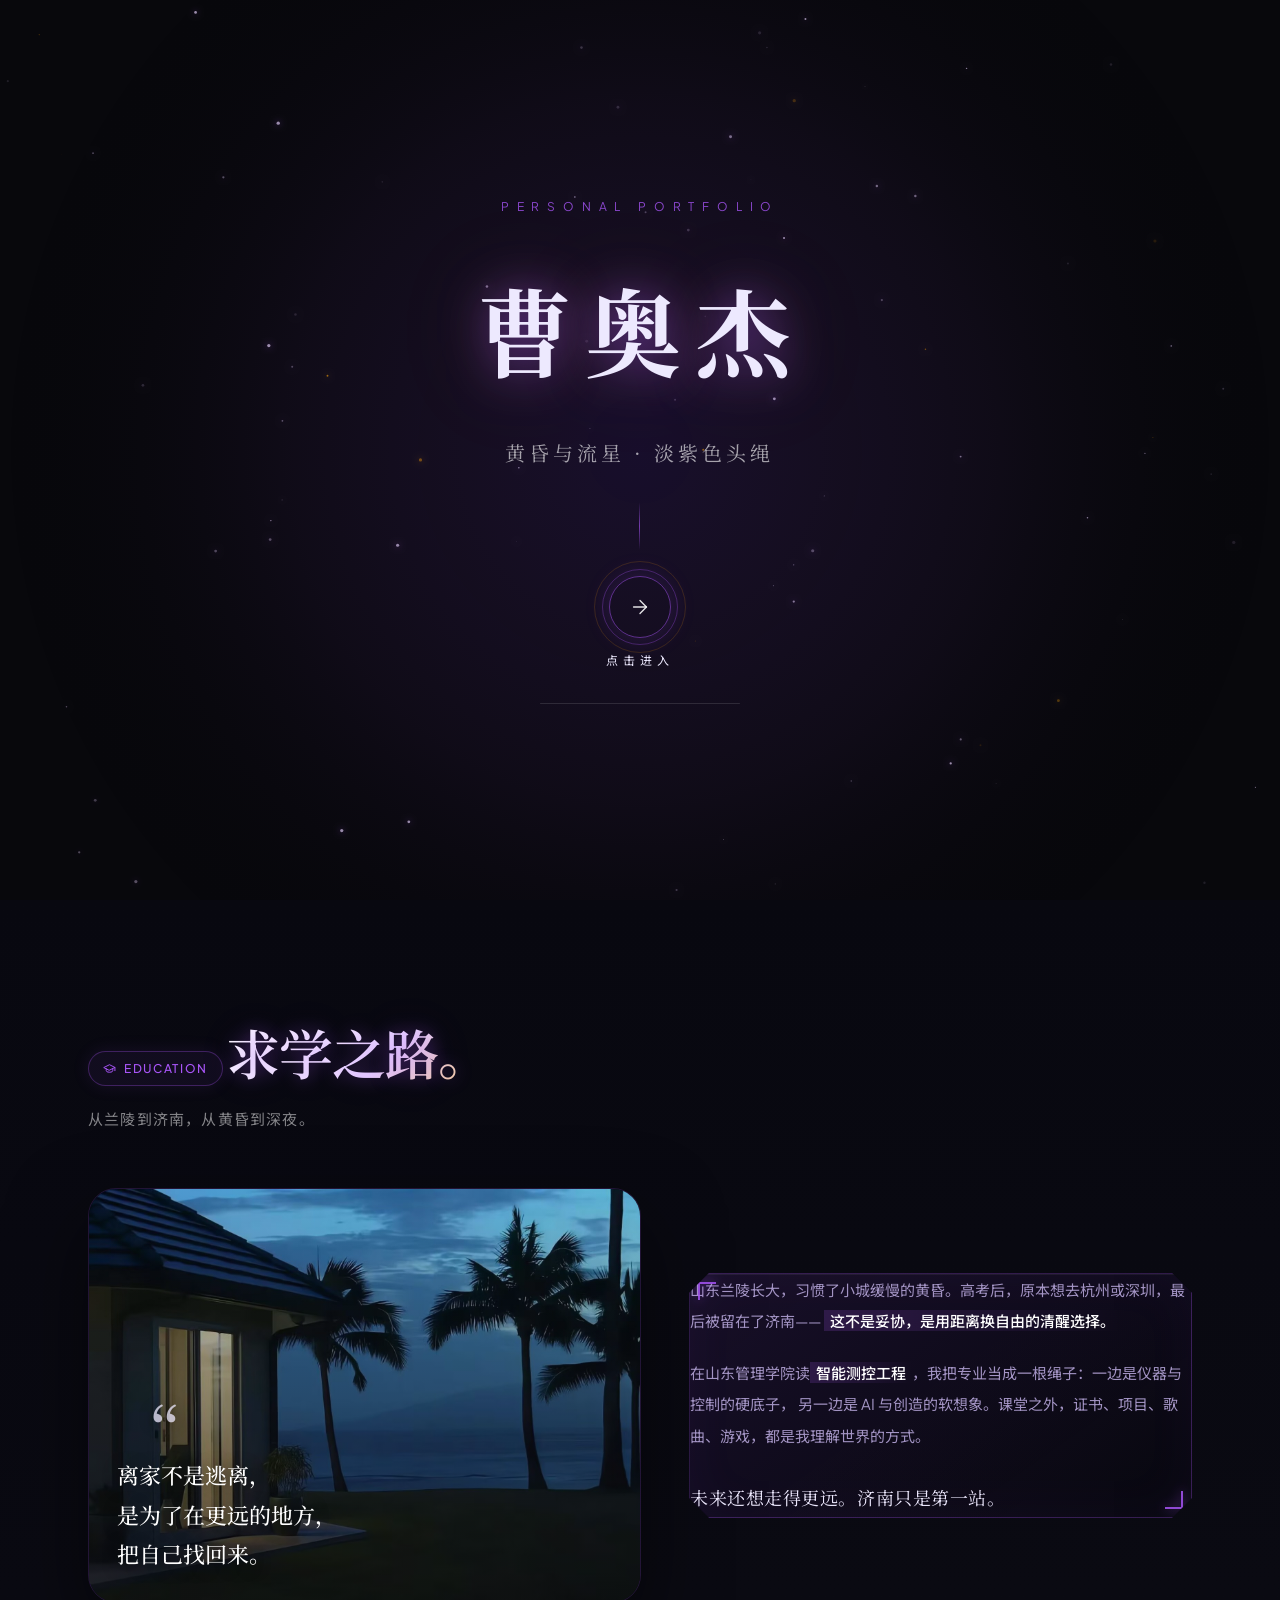
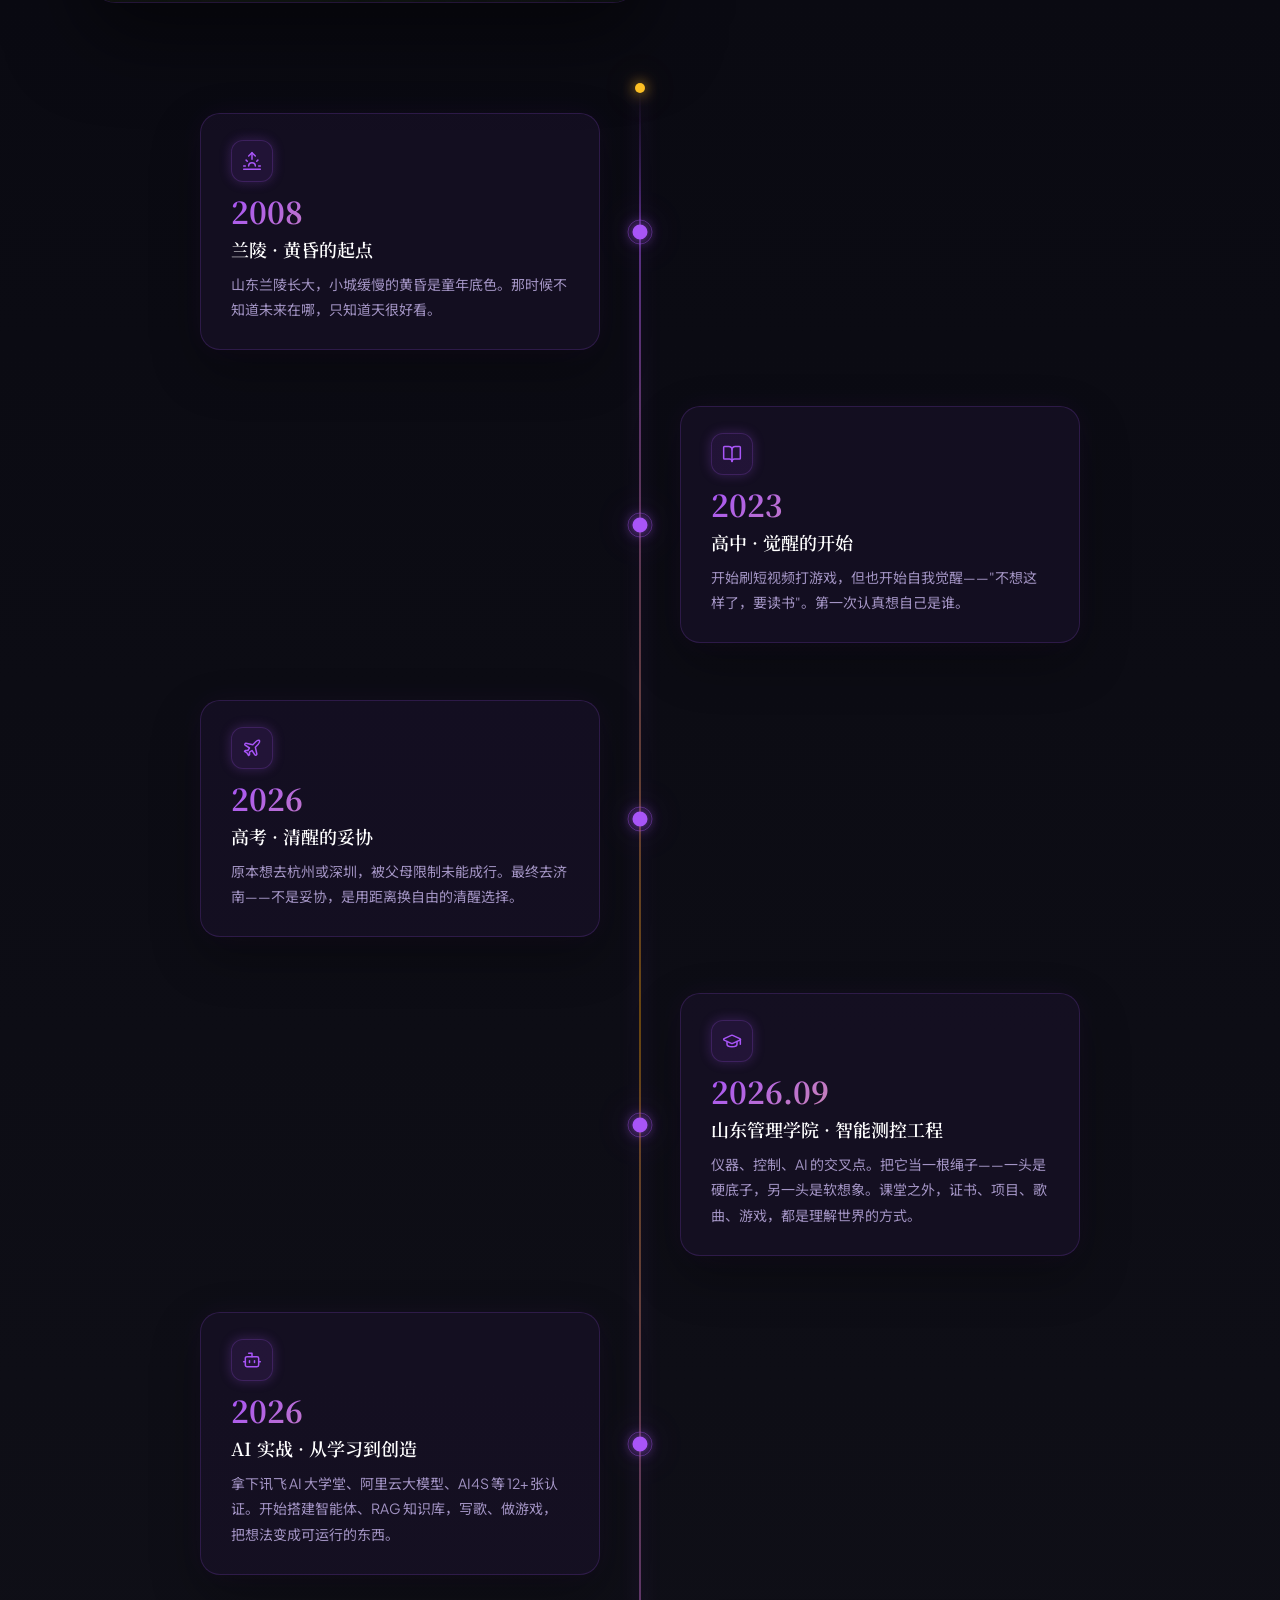
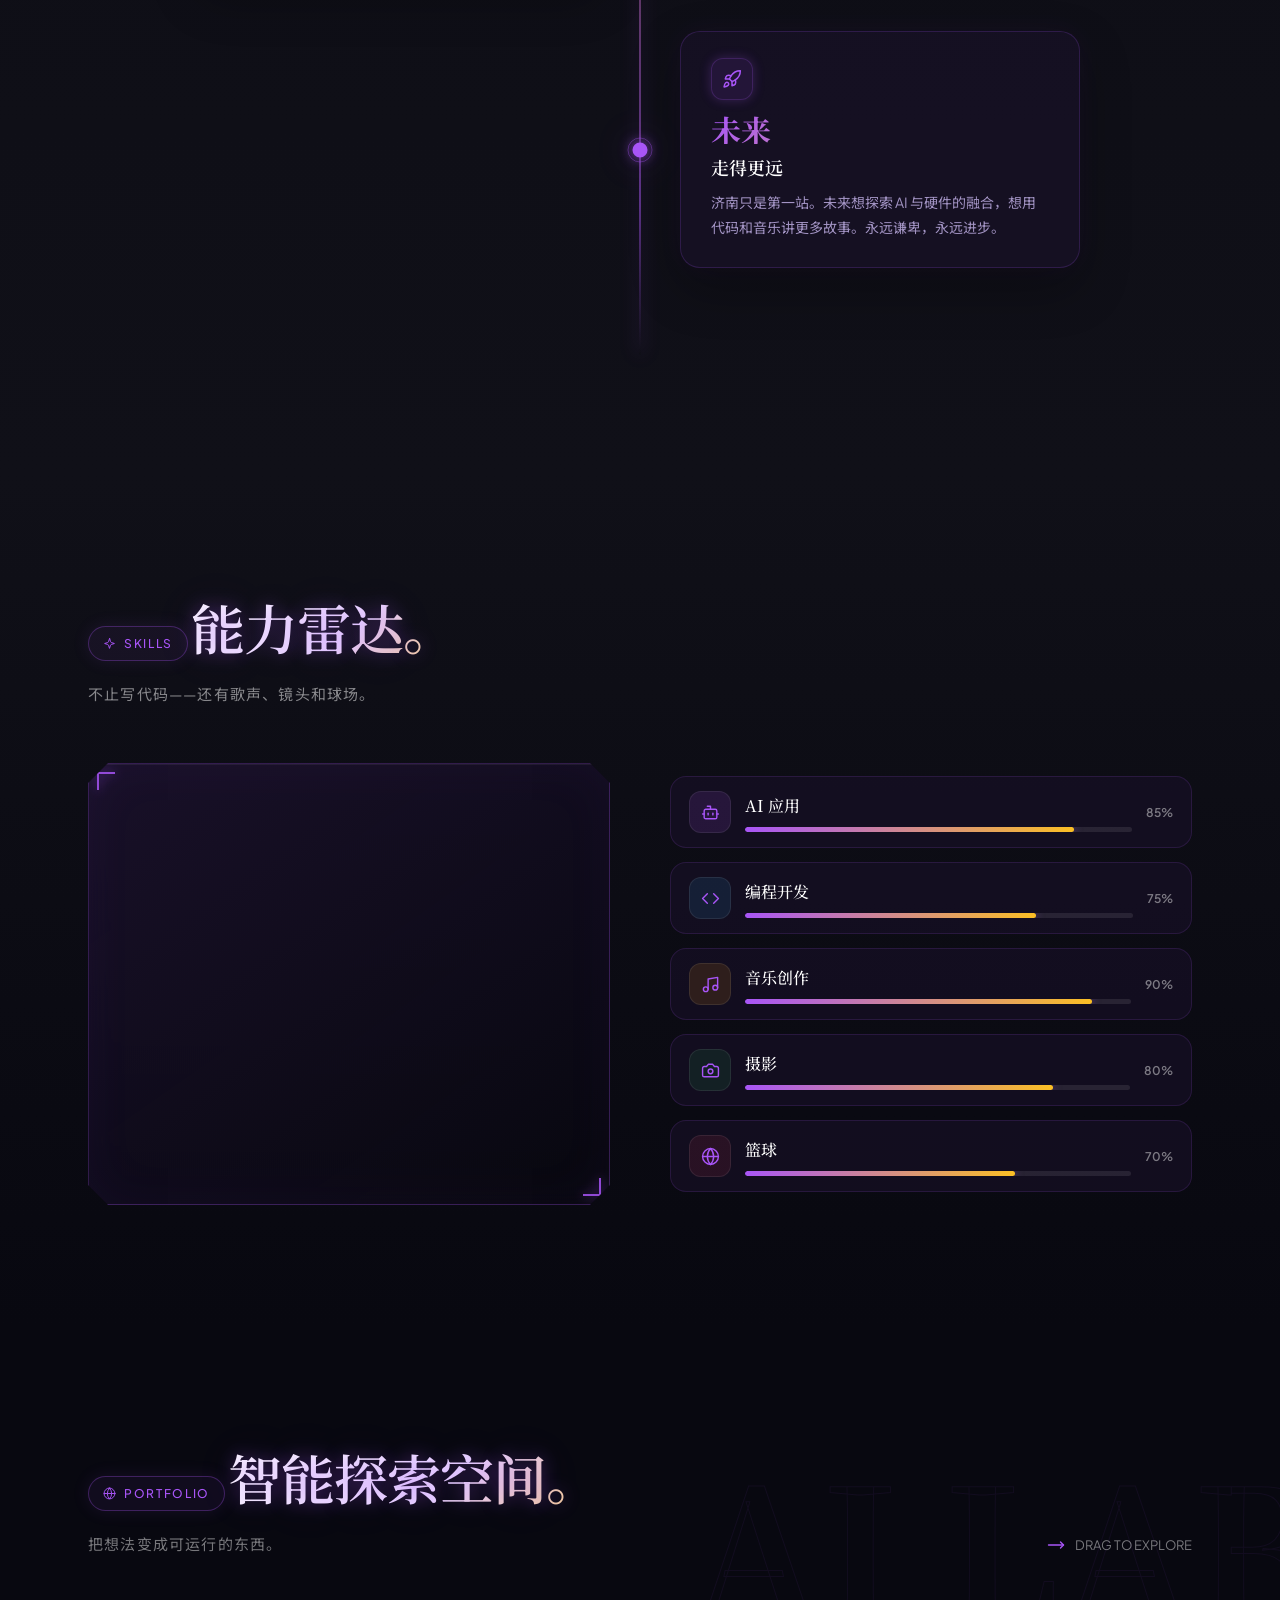
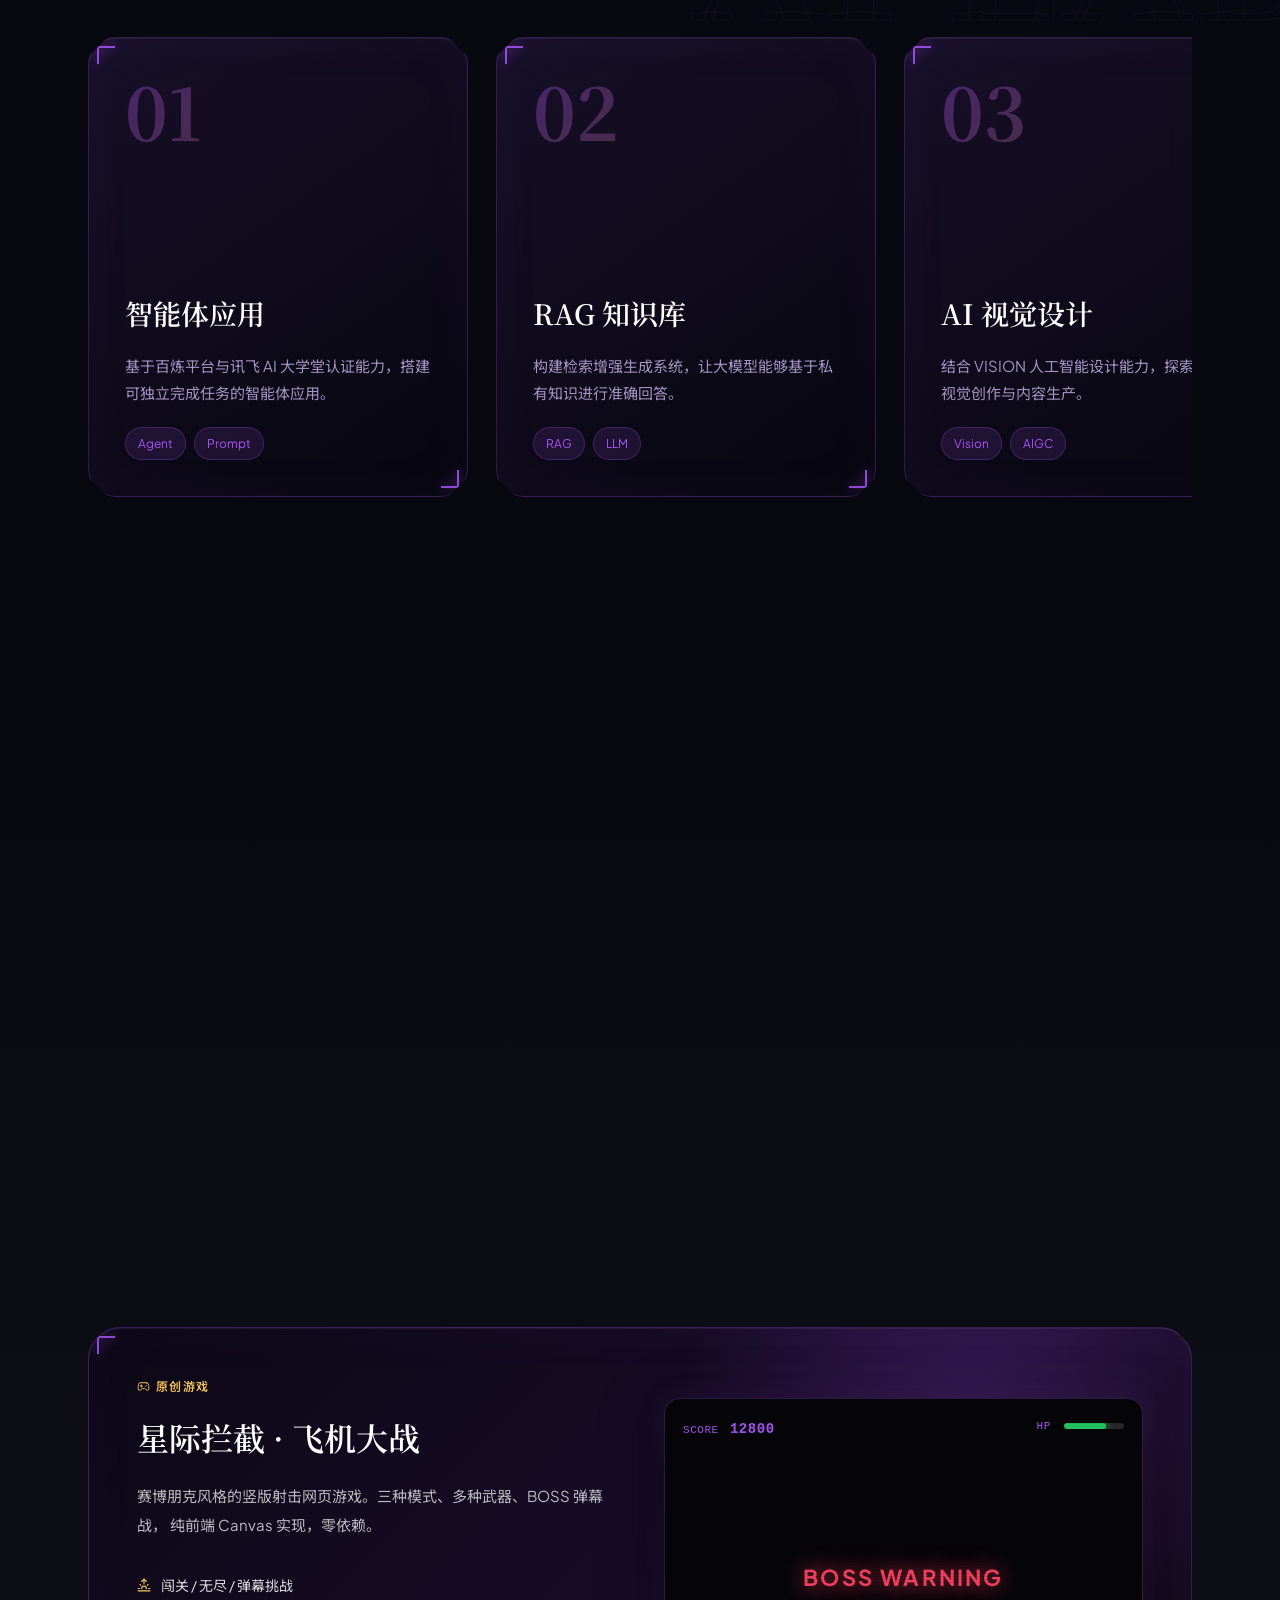
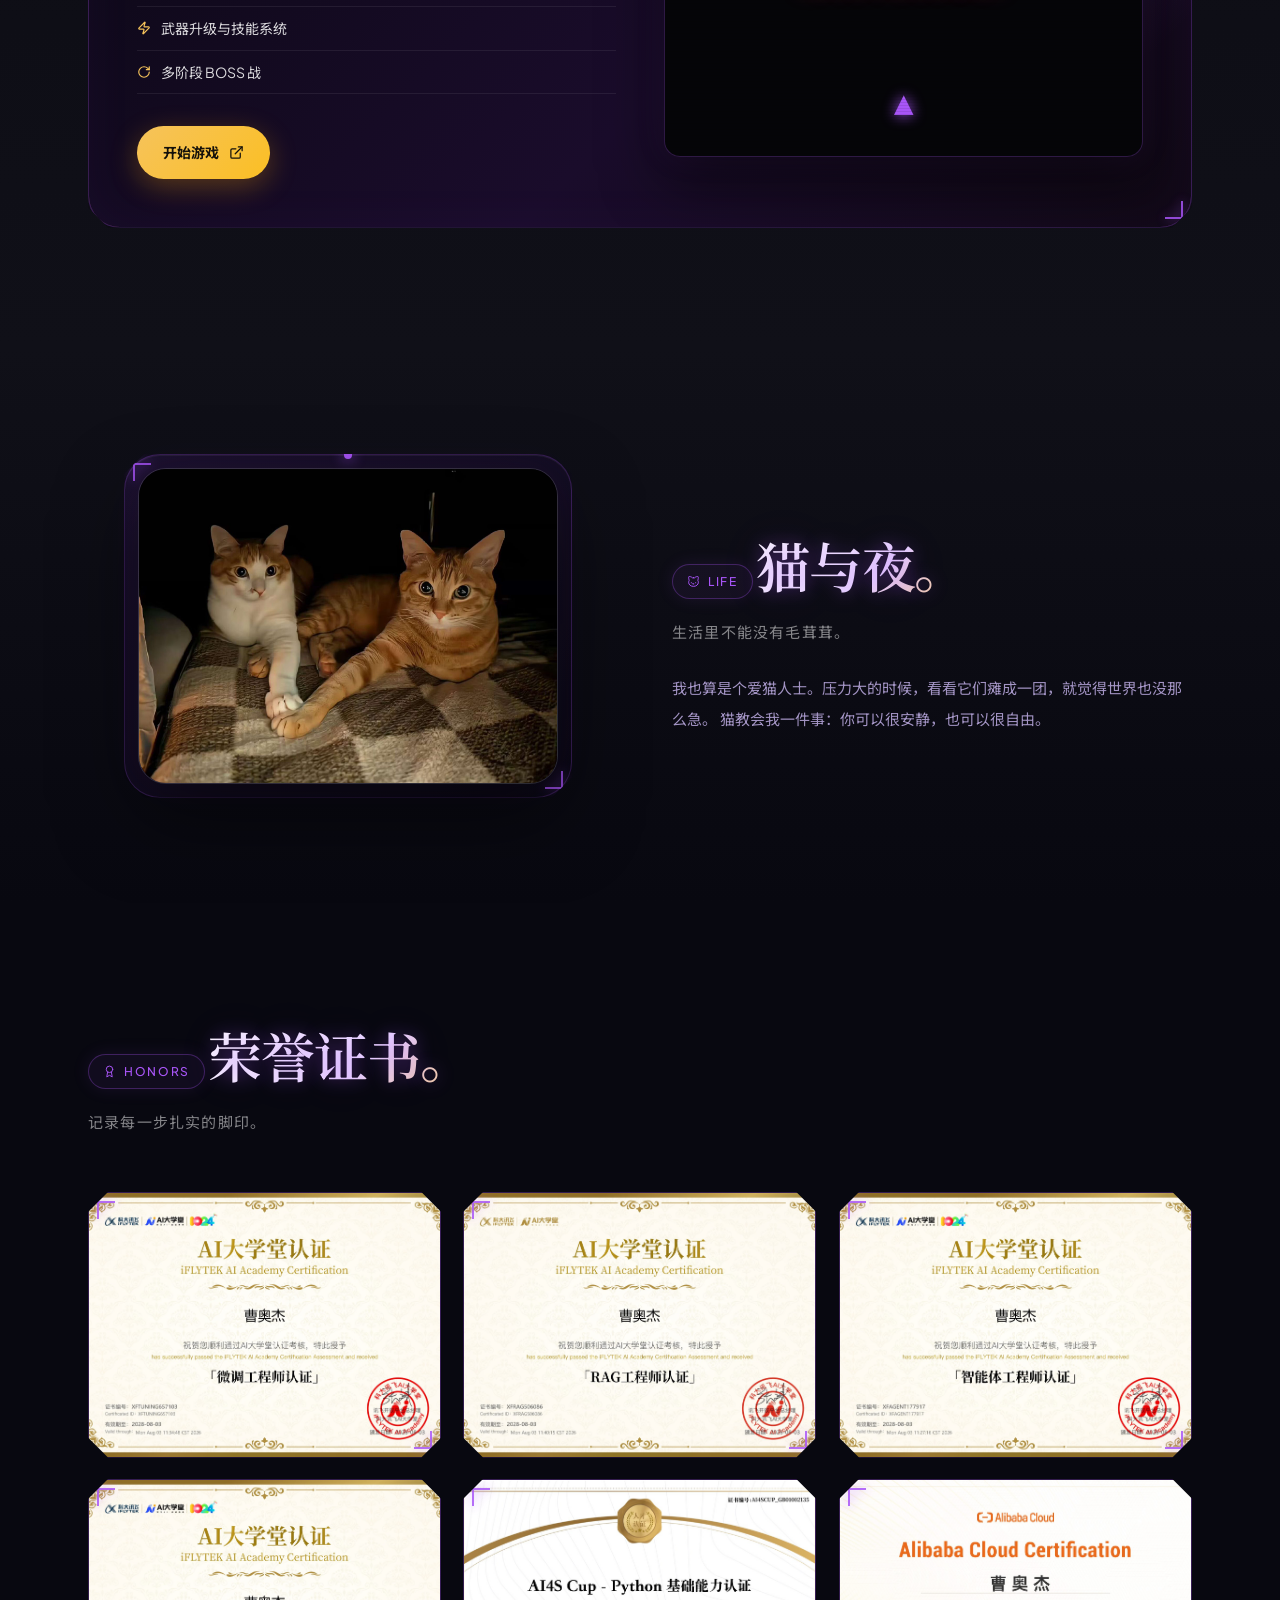
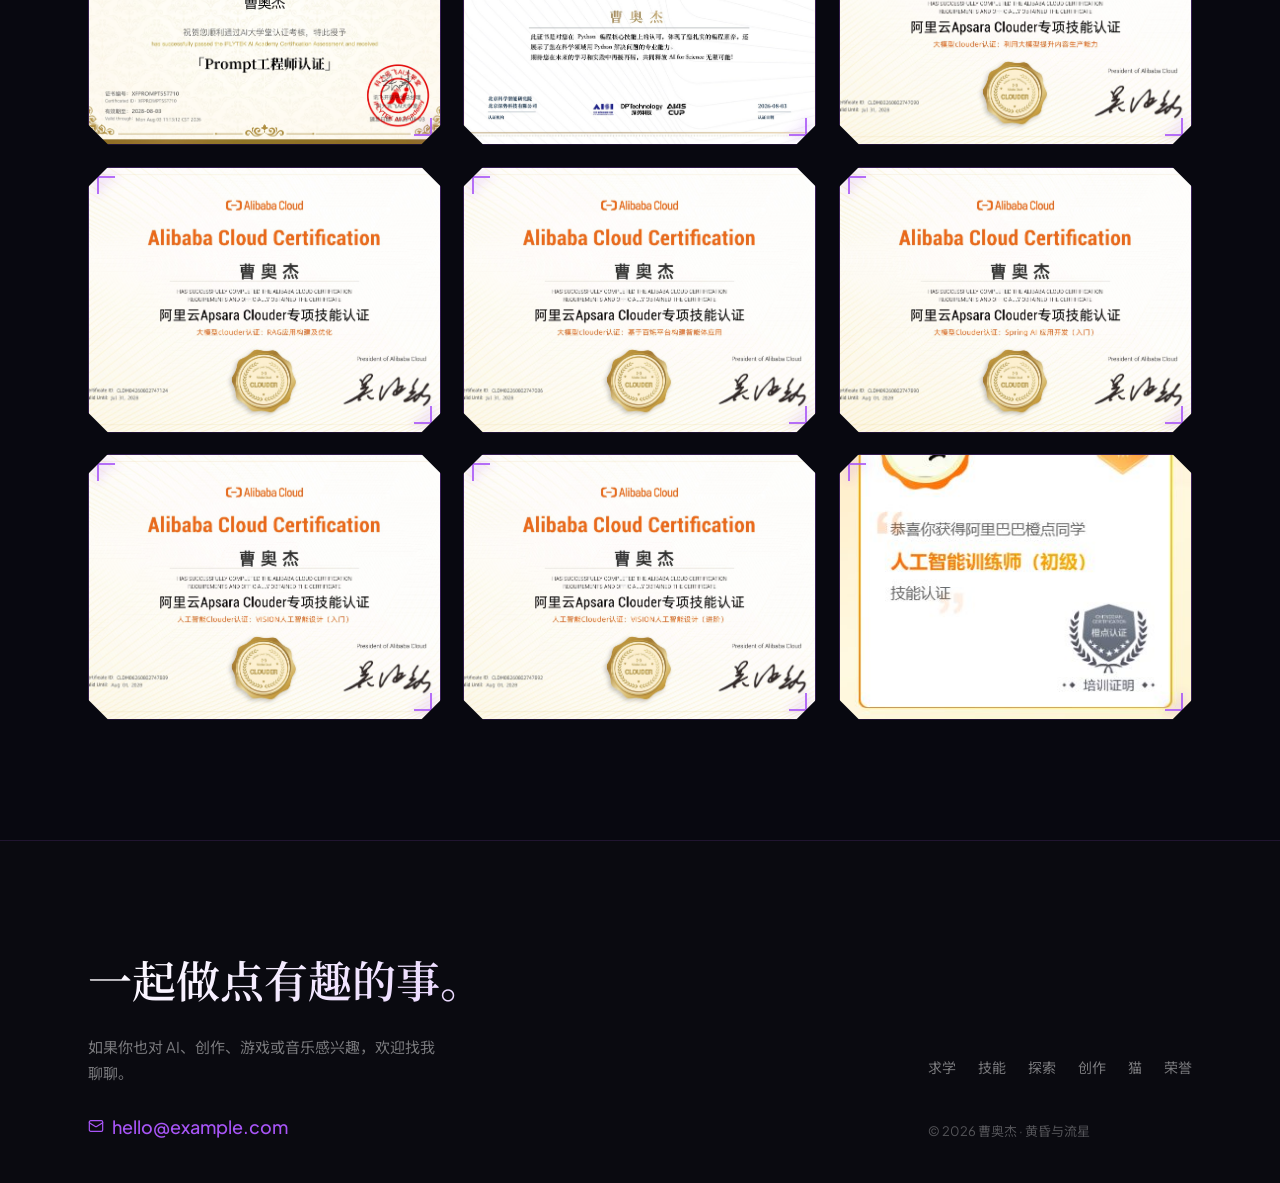
==== commit 08787646: "fix: certificate image extensions (.png -> .jpg) to match compressed assets" ====
--- a/index.html
+++ b/index.html
@@ -1179,18 +1179,18 @@
     <h2 class="section-title reveal delay-1">荣誉证书。</h2>
     <p class="section-subtitle reveal delay-1" style="color:rgba(255,255,255,.5)">记录每一步扎实的脚印。</p>
     <div class="certs-grid tilt-wrap" id="certsGrid">
-      <div class="cert-card tilt-card reveal delay-1"><div class="tilt-glare"></div><img src="assets/cert-iflytek-agent.png" alt="智能体工程师认证" loading="lazy"></div>
-      <div class="cert-card tilt-card reveal delay-1"><div class="tilt-glare"></div><img src="assets/cert-iflytek-tuning.png" alt="微调工程师认证" loading="lazy"></div>
-      <div class="cert-card tilt-card reveal delay-1"><div class="tilt-glare"></div><img src="assets/cert-iflytek-rag.png" alt="RAG工程师认证" loading="lazy"></div>
-      <div class="cert-card tilt-card reveal delay-1"><div class="tilt-glare"></div><img src="assets/cert-iflytek-prompt.png" alt="Prompt工程师认证" loading="lazy"></div>
-      <div class="cert-card tilt-card reveal delay-2"><div class="tilt-glare"></div><img src="assets/cert-ai4s-python.png" alt="AI4S Python基础能力认证" loading="lazy"></div>
-      <div class="cert-card tilt-card reveal delay-2"><div class="tilt-glare"></div><img src="assets/cert-aliyun-llm-content.png" alt="阿里云大模型内容生产认证" loading="lazy"></div>
-      <div class="cert-card tilt-card reveal delay-2"><div class="tilt-glare"></div><img src="assets/cert-aliyun-llm-rag.png" alt="阿里云RAG应用认证" loading="lazy"></div>
-      <div class="cert-card tilt-card reveal delay-2"><div class="tilt-glare"></div><img src="assets/cert-aliyun-llm-agent.png" alt="阿里云智能体应用认证" loading="lazy"></div>
-      <div class="cert-card tilt-card reveal delay-3"><div class="tilt-glare"></div><img src="assets/cert-aliyun-spring-ai.png" alt="阿里云Spring AI认证" loading="lazy"></div>
-      <div class="cert-card tilt-card reveal delay-3"><div class="tilt-glare"></div><img src="assets/cert-aliyun-vision-entry.png" alt="阿里云VISION设计入门" loading="lazy"></div>
-      <div class="cert-card tilt-card reveal delay-3"><div class="tilt-glare"></div><img src="assets/cert-aliyun-vision-advanced.png" alt="阿里云VISION设计进阶" loading="lazy"></div>
-      <div class="cert-card tilt-card reveal delay-3"><div class="tilt-glare"></div><img src="assets/cert-alibaba-ai-trainer.png" alt="人工智能训练师初级" loading="lazy"></div>
+      <div class="cert-card tilt-card reveal delay-1"><div class="tilt-glare"></div><img src="assets/cert-iflytek-agent.jpg" alt="智能体工程师认证" loading="lazy"></div>
+      <div class="cert-card tilt-card reveal delay-1"><div class="tilt-glare"></div><img src="assets/cert-iflytek-tuning.jpg" alt="微调工程师认证" loading="lazy"></div>
+      <div class="cert-card tilt-card reveal delay-1"><div class="tilt-glare"></div><img src="assets/cert-iflytek-rag.jpg" alt="RAG工程师认证" loading="lazy"></div>
+      <div class="cert-card tilt-card reveal delay-1"><div class="tilt-glare"></div><img src="assets/cert-iflytek-prompt.jpg" alt="Prompt工程师认证" loading="lazy"></div>
+      <div class="cert-card tilt-card reveal delay-2"><div class="tilt-glare"></div><img src="assets/cert-ai4s-python.jpg" alt="AI4S Python基础能力认证" loading="lazy"></div>
+      <div class="cert-card tilt-card reveal delay-2"><div class="tilt-glare"></div><img src="assets/cert-aliyun-llm-content.jpg" alt="阿里云大模型内容生产认证" loading="lazy"></div>
+      <div class="cert-card tilt-card reveal delay-2"><div class="tilt-glare"></div><img src="assets/cert-aliyun-llm-rag.jpg" alt="阿里云RAG应用认证" loading="lazy"></div>
+      <div class="cert-card tilt-card reveal delay-2"><div class="tilt-glare"></div><img src="assets/cert-aliyun-llm-agent.jpg" alt="阿里云智能体应用认证" loading="lazy"></div>
+      <div class="cert-card tilt-card reveal delay-3"><div class="tilt-glare"></div><img src="assets/cert-aliyun-spring-ai.jpg" alt="阿里云Spring AI认证" loading="lazy"></div>
+      <div class="cert-card tilt-card reveal delay-3"><div class="tilt-glare"></div><img src="assets/cert-aliyun-vision-entry.jpg" alt="阿里云VISION设计入门" loading="lazy"></div>
+      <div class="cert-card tilt-card reveal delay-3"><div class="tilt-glare"></div><img src="assets/cert-aliyun-vision-advanced.jpg" alt="阿里云VISION设计进阶" loading="lazy"></div>
+      <div class="cert-card tilt-card reveal delay-3"><div class="tilt-glare"></div><img src="assets/cert-alibaba-ai-trainer.jpg" alt="人工智能训练师初级" loading="lazy"></div>
     </div>
   </div>
 </section>
